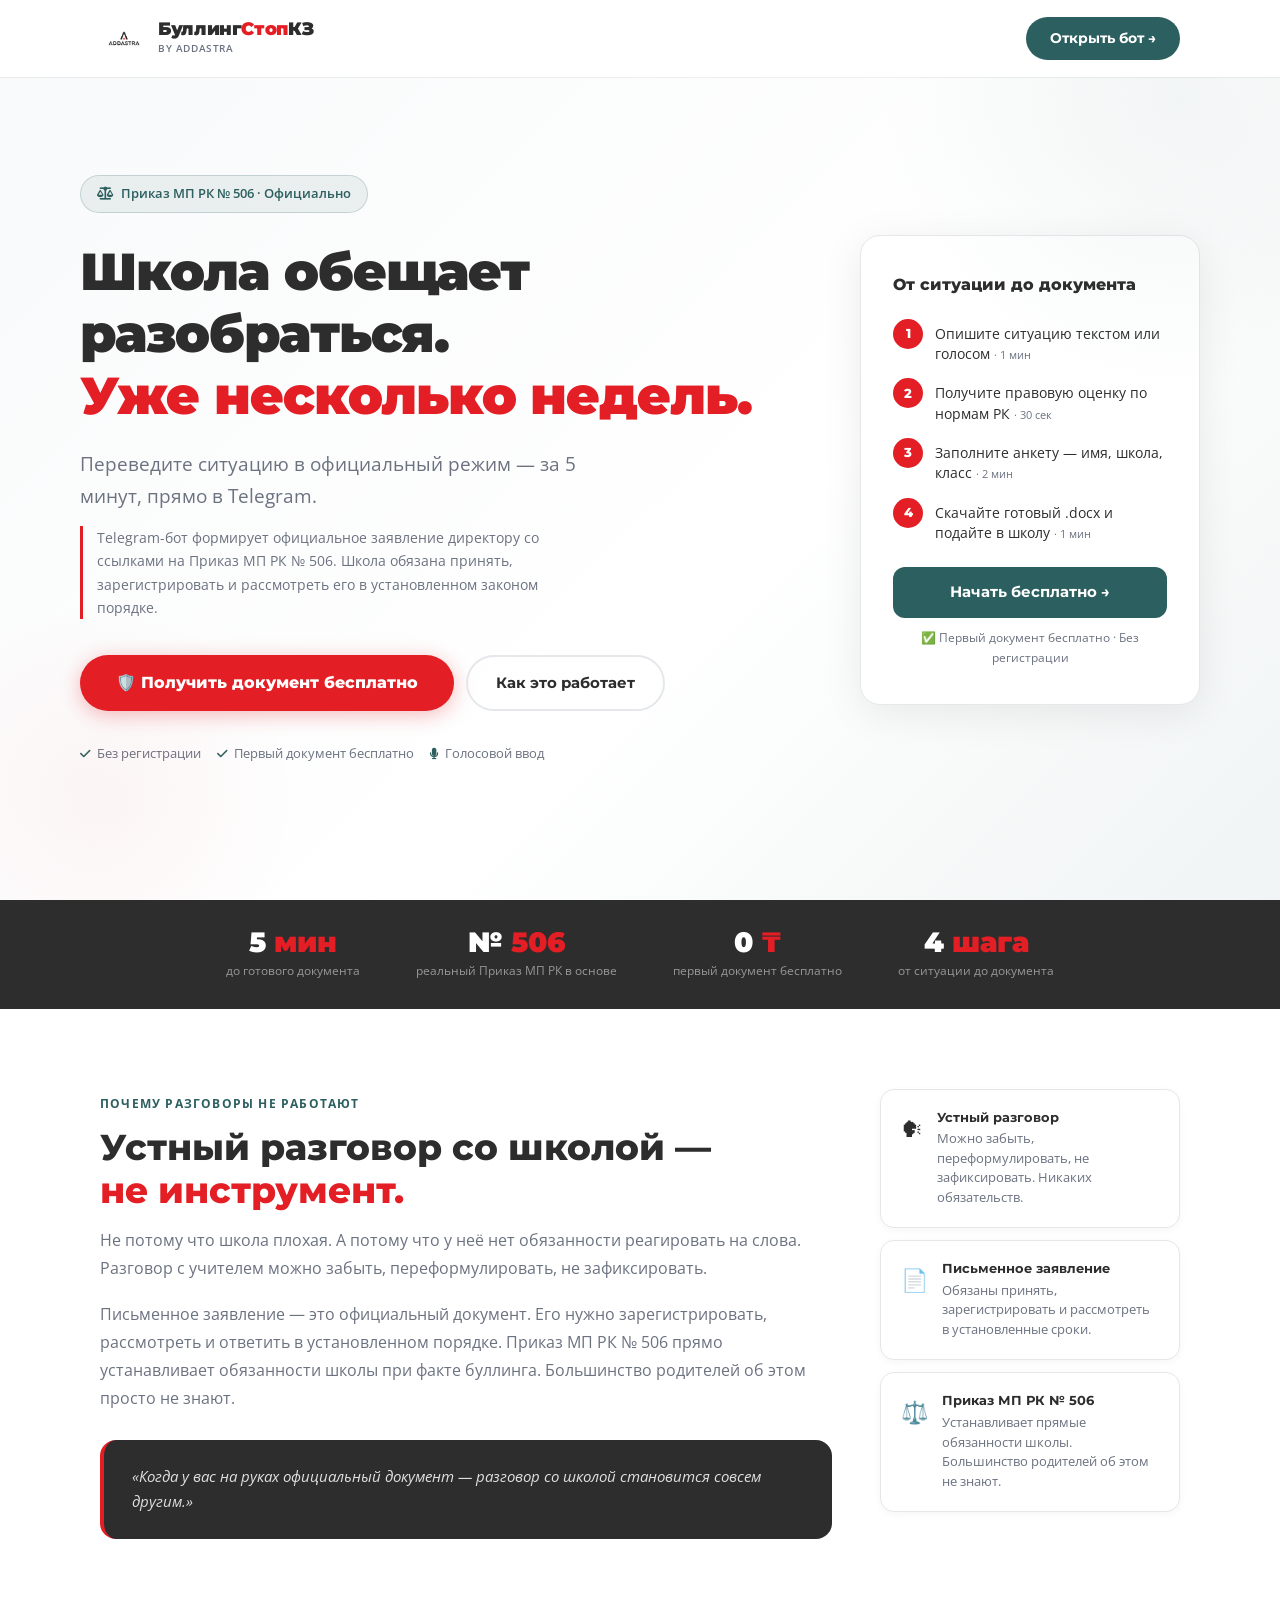
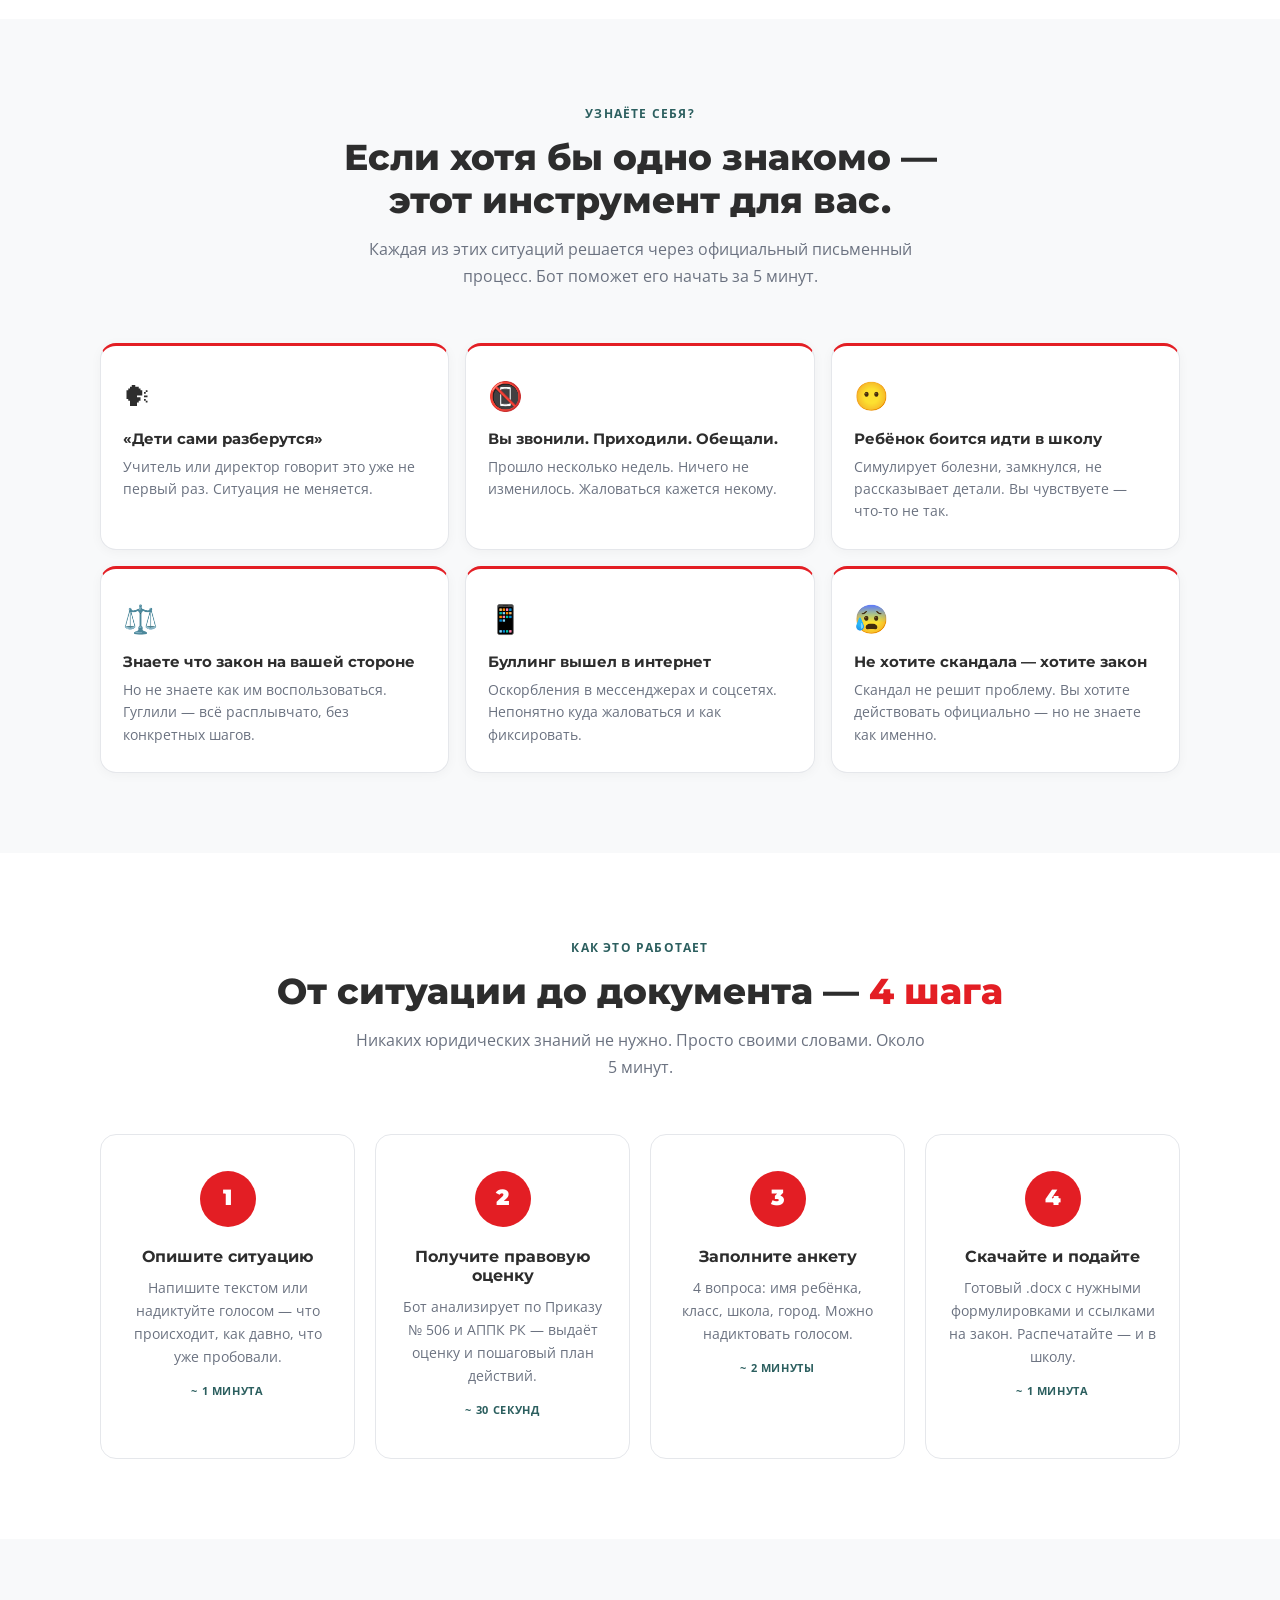
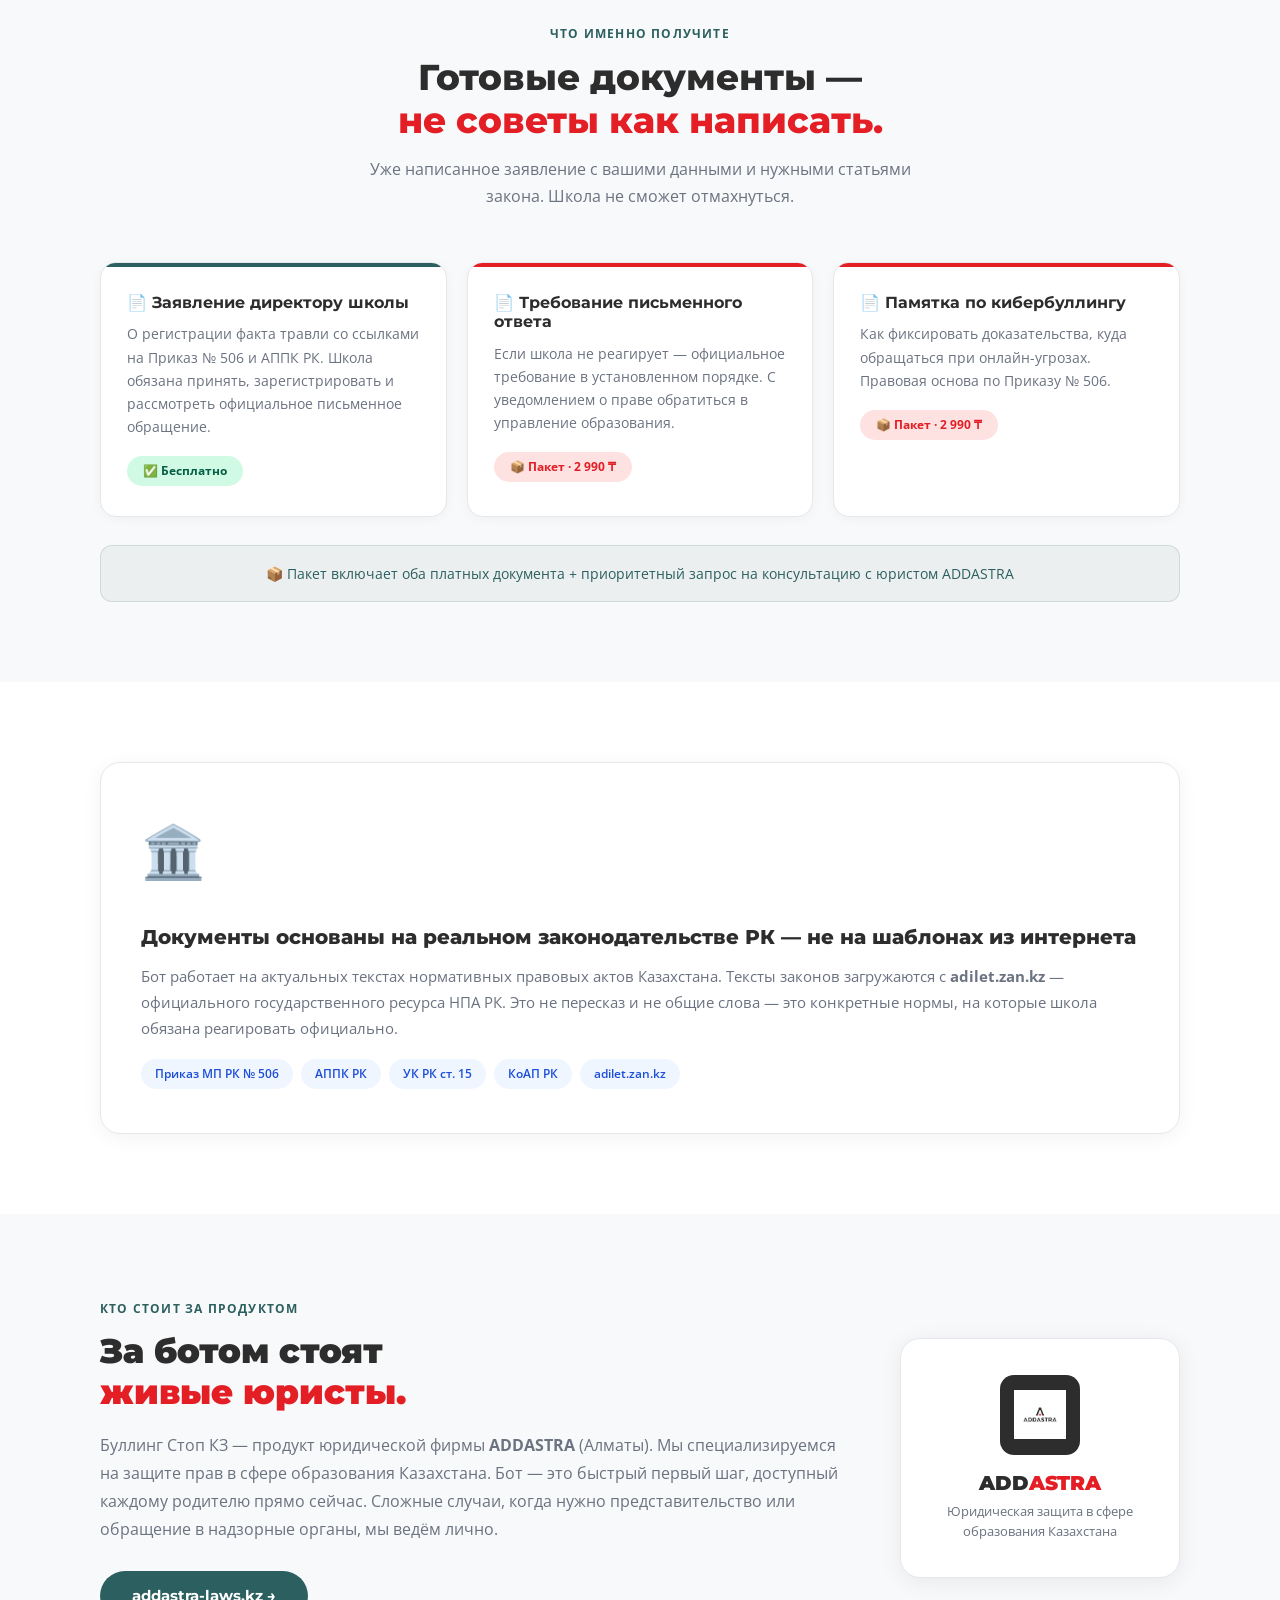
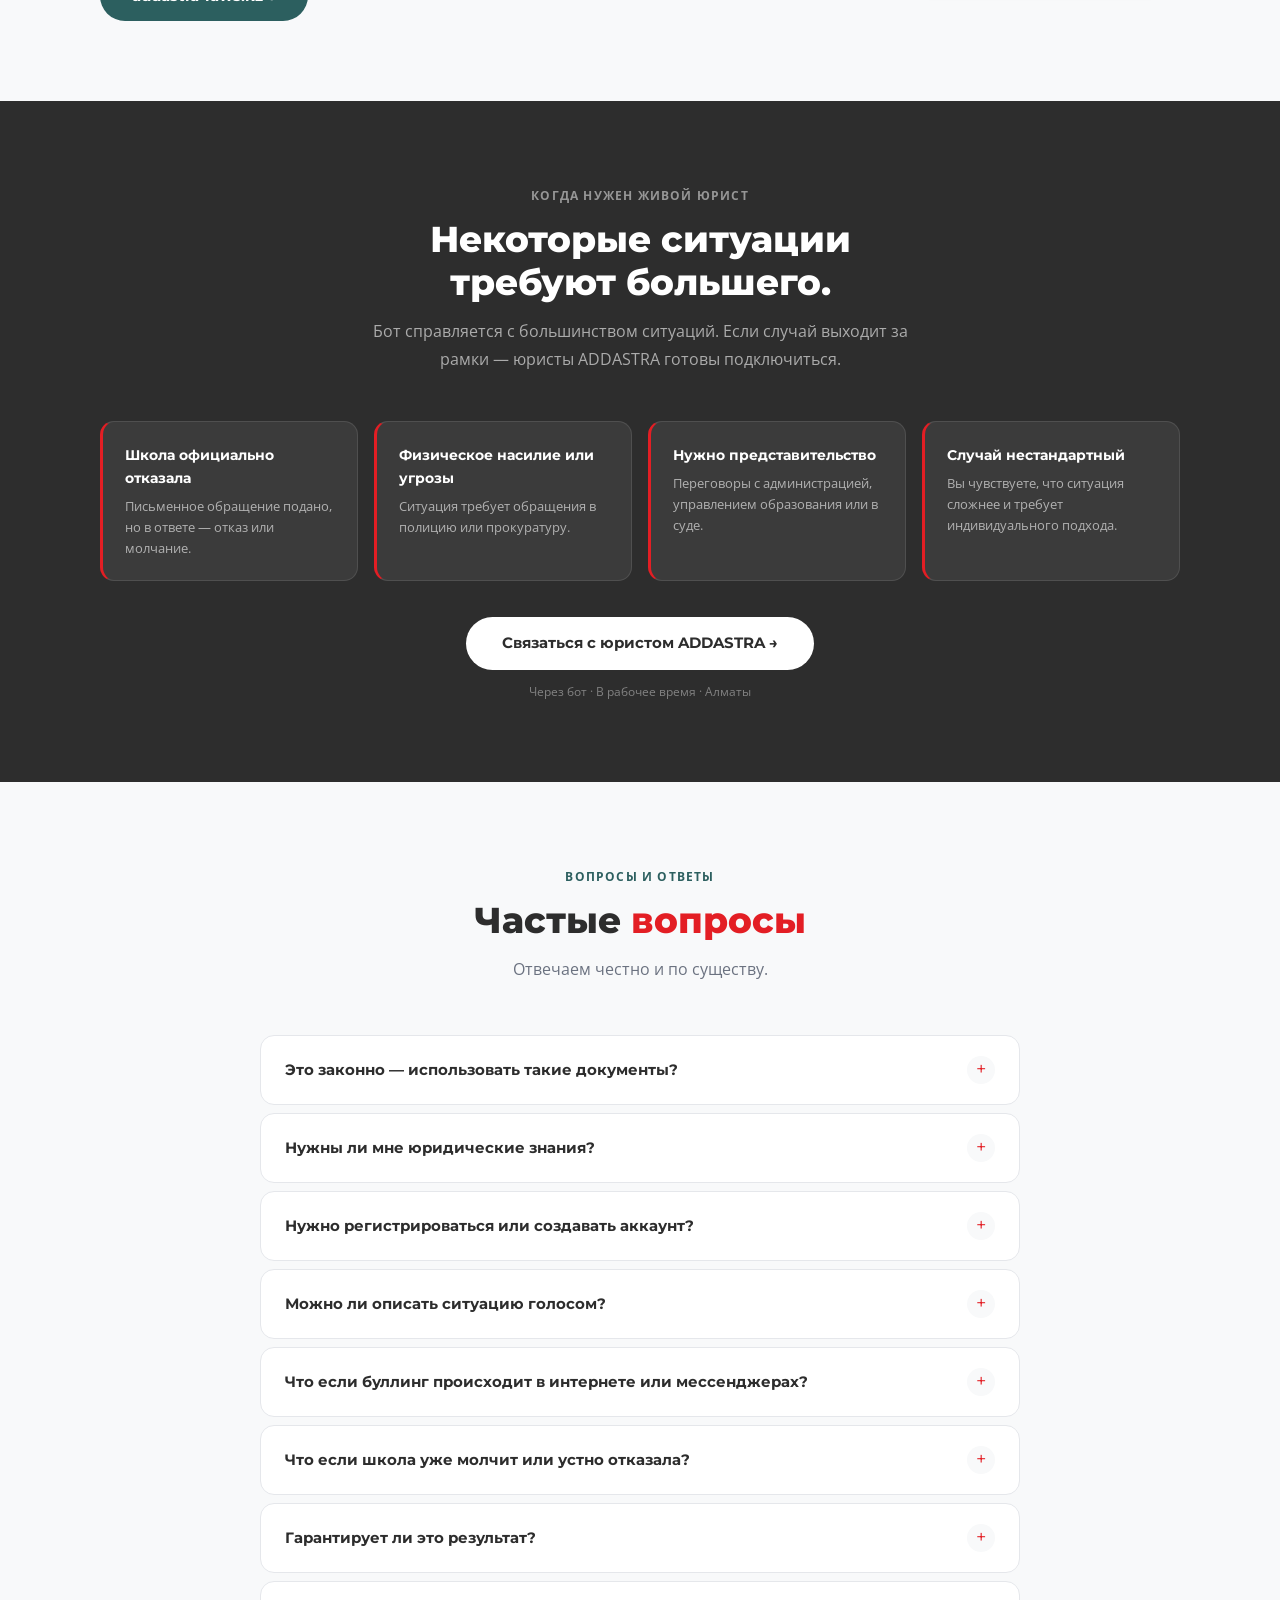
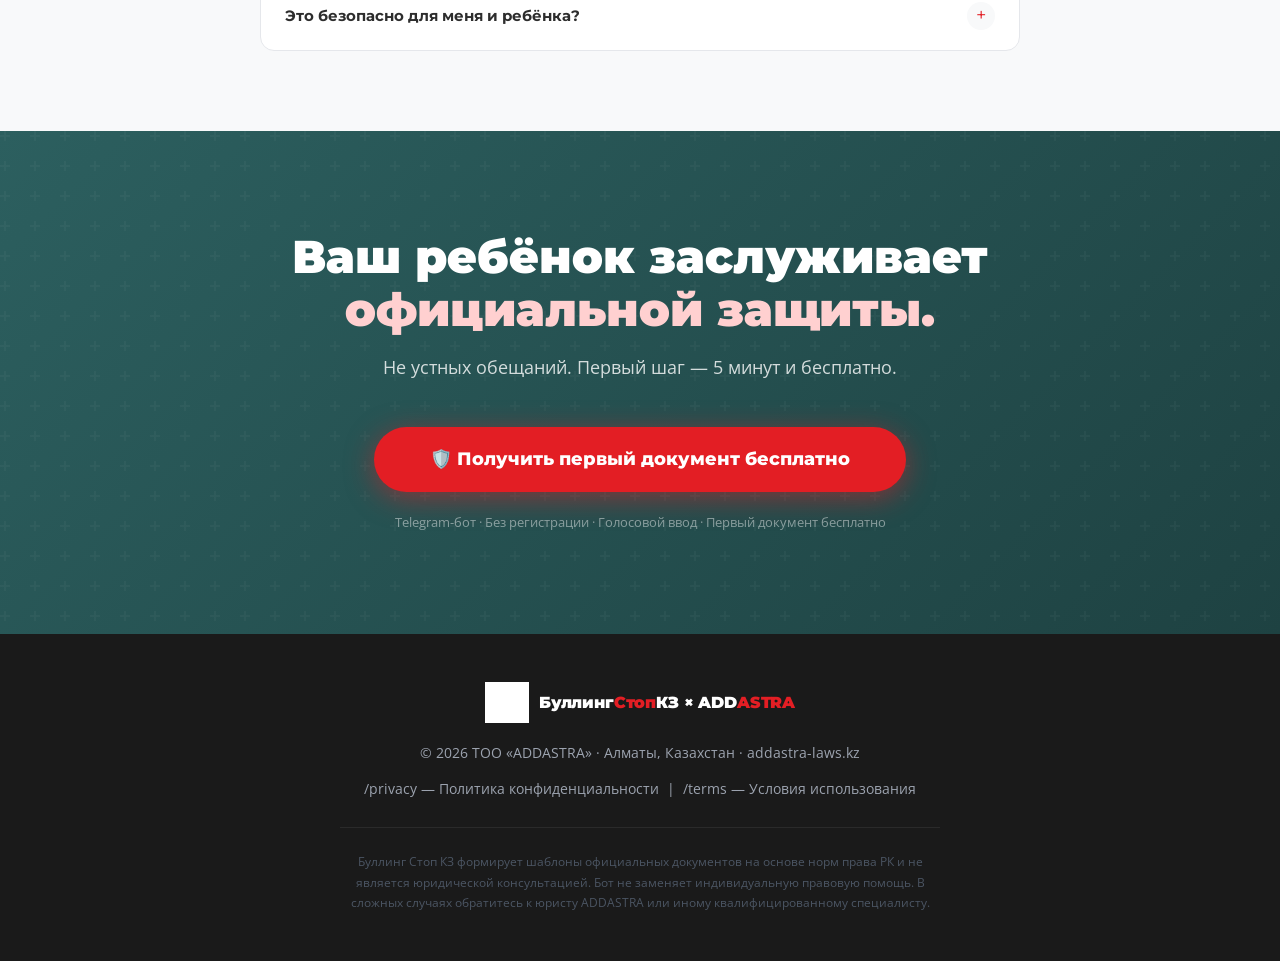
==== docs/index.html @ 0fa36638 "Fix logo: use dark ADDASTRA logo, remove dark nav container" ====
<!DOCTYPE html>
<html lang="ru">
<head>
  <meta charset="UTF-8" />
  <meta name="viewport" content="width=device-width, initial-scale=1.0" />
  <title>Буллинг Стоп КЗ — официальный документ для школы за 5 минут | ADDASTRA</title>
  <meta name="description" content="Школа игнорирует буллинг? Получите официальное заявление директору со ссылками на Приказ МП РК № 506 — за 5 минут, бесплатно, прямо в Telegram. Продукт юридической фирмы ADDASTRA." />
  <meta property="og:title" content="Буллинг Стоп КЗ — школа обязана ответить письменно" />
  <meta property="og:description" content="Официальный документ за 5 минут. Без регистрации. Прямо в Telegram. Продукт ADDASTRA." />
  <meta property="og:type" content="website" />
  <link rel="preconnect" href="https://fonts.googleapis.com" />
  <link rel="preconnect" href="https://fonts.gstatic.com" crossorigin />
  <link href="https://fonts.googleapis.com/css2?family=Montserrat:wght@400;500;600;700;800;900&family=Open+Sans:wght@400;500;600;700&display=swap" rel="stylesheet" />
  <link rel="stylesheet" href="https://cdnjs.cloudflare.com/ajax/libs/font-awesome/6.4.0/css/all.min.css" />
  <style>
    /* ── RESET & BASE ── */
    *, *::before, *::after { box-sizing: border-box; margin: 0; padding: 0; }

    :root {
      --red:      #E31E24;
      --red-dk:   #B91218;
      --teal:     #2C5F5F;
      --teal-dk:  #1E4242;
      --dark:     #2D2D2D;
      --light:    #F8F9FA;
      --white:    #FFFFFF;
      --muted:    #6B7280;
      --border:   #E5E7EB;
    }

    html { scroll-behavior: smooth; }

    body {
      font-family: 'Open Sans', sans-serif;
      font-size: 16px;
      color: var(--dark);
      background: var(--white);
      line-height: 1.65;
      overflow-x: hidden;
    }

    h1, h2, h3, h4 {
      font-family: 'Montserrat', sans-serif;
      line-height: 1.2;
    }

    .container {
      max-width: 1120px;
      margin: 0 auto;
      padding: 0 20px;
    }

    /* ── NAV ── */
    header {
      position: fixed; top: 0; left: 0; right: 0; z-index: 40;
      background: rgba(255,255,255,.92);
      backdrop-filter: blur(12px);
      -webkit-backdrop-filter: blur(12px);
      box-shadow: 0 1px 0 rgba(0,0,0,.06);
      transition: all .3s;
    }
    .nav-inner {
      display: flex; align-items: center; justify-content: space-between;
      padding: 16px 20px;
      max-width: 1120px; margin: 0 auto;
    }
    .logo {
      display: flex; align-items: center; gap: 10px;
      text-decoration: none;
    }
    .logo-icon {
      width: 48px; height: auto;
      display: flex; align-items: center;
      flex-shrink: 0;
    }
    .logo-icon img { width: 48px; height: auto; }
    .logo-name {
      font-family: 'Montserrat', sans-serif;
      font-weight: 900;
      font-size: 18px;
      color: var(--dark);
      letter-spacing: -.02em;
      line-height: 1;
    }
    .logo-name span { color: var(--red); }
    .logo-sub {
      display: block;
      font-family: 'Open Sans', sans-serif;
      font-size: 10px; font-weight: 600;
      color: var(--muted);
      letter-spacing: .06em;
      text-transform: uppercase;
      margin-top: 2px;
    }
    .nav-cta {
      background: var(--teal); color: #fff;
      padding: 10px 24px; border-radius: 50px;
      text-decoration: none;
      font-family: 'Montserrat', sans-serif;
      font-weight: 700; font-size: 14px;
      transition: background .2s, transform .15s;
      white-space: nowrap;
    }
    .nav-cta:hover { background: var(--teal-dk); transform: scale(1.02); }

    /* ── HERO ── */
    .hero {
      min-height: 100vh;
      background: linear-gradient(135deg, #f8f9fa 0%, #ffffff 60%, #f0f4f4 100%);
      display: flex; align-items: center;
      padding: 120px 20px 80px;
      position: relative; overflow: hidden;
    }
    .hero::before {
      content: '';
      position: absolute;
      top: -200px; right: -200px;
      width: 600px; height: 600px;
      border-radius: 50%;
      background: radial-gradient(circle, rgba(44,95,95,.06) 0%, transparent 70%);
      pointer-events: none;
    }
    .hero::after {
      content: '';
      position: absolute;
      bottom: -100px; left: -100px;
      width: 400px; height: 400px;
      border-radius: 50%;
      background: radial-gradient(circle, rgba(227,30,36,.04) 0%, transparent 70%);
      pointer-events: none;
    }
    .hero-inner {
      display: flex; gap: 60px; align-items: center; flex-wrap: wrap;
      max-width: 1120px; margin: 0 auto; width: 100%;
    }
    .hero-text { flex: 1; min-width: 300px; }
    .hero-badge {
      display: inline-flex; align-items: center; gap: 8px;
      background: rgba(44,95,95,.08);
      color: var(--teal);
      border: 1px solid rgba(44,95,95,.2);
      border-radius: 50px;
      padding: 7px 16px;
      font-size: 13px; font-weight: 600;
      margin-bottom: 28px;
    }
    .hero h1 {
      font-size: clamp(30px, 4.5vw, 52px);
      font-weight: 900;
      color: var(--dark);
      margin-bottom: 20px;
      letter-spacing: -.02em;
    }
    .hero h1 em {
      font-style: normal;
      color: var(--red);
    }
    .hero-sub {
      font-size: clamp(16px, 2vw, 19px);
      color: var(--muted);
      margin-bottom: 14px;
      max-width: 520px;
      line-height: 1.7;
    }
    .hero-proof {
      font-size: 14px;
      color: var(--muted);
      margin-bottom: 36px;
      max-width: 500px;
      line-height: 1.65;
      padding-left: 14px;
      border-left: 3px solid var(--red);
    }
    .hero-btns { display: flex; gap: 12px; flex-wrap: wrap; align-items: center; margin-bottom: 32px; }
    .btn-primary {
      display: inline-block;
      background: var(--red); color: #fff;
      padding: 15px 36px; border-radius: 50px;
      font-family: 'Montserrat', sans-serif;
      font-weight: 800; font-size: 16px;
      text-decoration: none;
      transition: background .2s, transform .15s, box-shadow .2s;
      box-shadow: 0 4px 20px rgba(227,30,36,.3);
      animation: pulse-red 2.5s infinite;
    }
    .btn-primary:hover { background: var(--red-dk); transform: translateY(-2px); box-shadow: 0 8px 28px rgba(227,30,36,.45); }
    @keyframes pulse-red {
      0%   { box-shadow: 0 0 0 0 rgba(227,30,36,.5), 0 4px 20px rgba(227,30,36,.3); }
      70%  { box-shadow: 0 0 0 10px rgba(227,30,36,.0), 0 4px 20px rgba(227,30,36,.3); }
      100% { box-shadow: 0 0 0 0 rgba(227,30,36,.0), 0 4px 20px rgba(227,30,36,.3); }
    }
    .btn-secondary {
      display: inline-block;
      background: transparent; color: var(--dark);
      padding: 14px 28px; border-radius: 50px;
      font-family: 'Montserrat', sans-serif;
      font-weight: 700; font-size: 15px;
      text-decoration: none;
      border: 2px solid var(--border);
      transition: border-color .2s, color .2s;
    }
    .btn-secondary:hover { border-color: var(--teal); color: var(--teal); }
    .hero-microcopy {
      font-size: 13px; color: var(--muted);
      display: flex; gap: 16px; flex-wrap: wrap;
    }
    .hero-microcopy span { display: flex; align-items: center; gap: 6px; }
    .hero-microcopy i { color: var(--teal); font-size: 12px; }

    /* hero card */
    .hero-card {
      flex: 0 0 340px;
      background: var(--white);
      border-radius: 20px;
      padding: 36px 32px;
      box-shadow: 0 8px 40px rgba(0,0,0,.08);
      border: 1px solid var(--border);
    }
    .hero-card-title {
      font-family: 'Montserrat', sans-serif;
      font-weight: 800; font-size: 16px;
      color: var(--dark); margin-bottom: 20px;
    }
    .hero-steps { display: flex; flex-direction: column; gap: 14px; }
    .hero-step { display: flex; gap: 12px; align-items: flex-start; }
    .hero-step-num {
      width: 30px; height: 30px; border-radius: 50%;
      background: var(--red); color: #fff;
      font-family: 'Montserrat', sans-serif;
      font-weight: 800; font-size: 13px;
      display: flex; align-items: center; justify-content: center;
      flex-shrink: 0;
    }
    .hero-step-text { font-size: 14px; color: var(--dark); padding-top: 5px; line-height: 1.45; }
    .hero-step-time { font-size: 11px; color: var(--muted); }
    .hero-card-cta {
      margin-top: 24px;
      display: block; text-align: center;
      background: var(--teal); color: #fff;
      padding: 13px; border-radius: 12px;
      font-family: 'Montserrat', sans-serif;
      font-weight: 700; font-size: 15px;
      text-decoration: none;
      transition: background .2s;
    }
    .hero-card-cta:hover { background: var(--teal-dk); }
    .hero-card-free { text-align: center; margin-top: 10px; font-size: 12px; color: var(--muted); }

    /* ── STATS ── */
    .stats { background: var(--dark); padding: 28px 20px; }
    .stats-inner {
      max-width: 900px; margin: 0 auto;
      display: flex; justify-content: center; gap: 56px; flex-wrap: wrap;
    }
    .stat { text-align: center; }
    .stat-num {
      font-family: 'Montserrat', sans-serif;
      font-weight: 900; font-size: 28px;
      color: var(--white); line-height: 1;
    }
    .stat-num span { color: var(--red); }
    .stat-label { font-size: 12px; color: rgba(255,255,255,.5); margin-top: 5px; }

    /* ── SECTIONS ── */
    .section { padding: 80px 20px; }
    .section-label {
      display: inline-block;
      font-size: 12px; font-weight: 700;
      color: var(--teal);
      letter-spacing: .1em; text-transform: uppercase;
      margin-bottom: 12px;
    }
    .section-title {
      font-size: clamp(24px, 3vw, 36px);
      font-weight: 800;
      color: var(--dark);
      margin-bottom: 14px;
    }
    .section-title em { font-style: normal; color: var(--red); }
    .section-sub {
      font-size: 16px; color: var(--muted);
      max-width: 580px; line-height: 1.7;
      margin-bottom: 52px;
    }
    .text-center { text-align: center; }
    .mx-auto { margin-left: auto; margin-right: auto; }
    .bg-light { background: var(--light); }
    .bg-dark { background: var(--dark); color: #fff; }
    .bg-teal { background: var(--teal); color: #fff; }

    /* ── WHY BLOCK ── */
    .why-cols { display: flex; gap: 48px; align-items: flex-start; flex-wrap: wrap; }
    .why-left { flex: 1; min-width: 280px; }
    .why-left p { color: var(--muted); font-size: 16px; line-height: 1.75; margin-bottom: 18px; }
    .why-quote {
      background: var(--dark); color: rgba(255,255,255,.85);
      border-radius: 16px; padding: 24px 28px;
      font-style: italic; font-size: 15px; line-height: 1.7;
      margin-top: 28px;
      border-left: 4px solid var(--red);
    }
    .why-right { flex: 0 0 300px; display: flex; flex-direction: column; gap: 12px; }
    .why-card {
      background: var(--white); border: 1px solid var(--border);
      border-radius: 14px; padding: 20px;
      display: flex; gap: 14px; align-items: flex-start;
      box-shadow: 0 2px 8px rgba(0,0,0,.04);
    }
    .why-card-icon { font-size: 22px; flex-shrink: 0; }
    .why-card h4 {
      font-family: 'Montserrat', sans-serif;
      font-weight: 700; font-size: 13px;
      color: var(--dark); margin-bottom: 4px;
    }
    .why-card p { font-size: 13px; color: var(--muted); line-height: 1.5; margin: 0; }

    /* ── PAIN GRID ── */
    .pain-grid { display: grid; grid-template-columns: repeat(auto-fit, minmax(260px, 1fr)); gap: 16px; }
    .pain-card {
      background: var(--white); border-radius: 16px;
      padding: 26px 22px;
      border: 1px solid var(--border);
      border-top: 3px solid var(--red);
      box-shadow: 0 2px 12px rgba(0,0,0,.04);
      transition: box-shadow .2s, transform .2s;
    }
    .pain-card:hover { box-shadow: 0 8px 28px rgba(0,0,0,.08); transform: translateY(-2px); }
    .pain-icon { font-size: 28px; margin-bottom: 12px; }
    .pain-card h3 {
      font-family: 'Montserrat', sans-serif;
      font-weight: 700; font-size: 15px;
      color: var(--dark); margin-bottom: 8px;
    }
    .pain-card p { font-size: 14px; color: var(--muted); line-height: 1.6; }

    /* ── STEPS ── */
    .steps-grid { display: grid; grid-template-columns: repeat(auto-fit, minmax(220px, 1fr)); gap: 20px; }
    .step-card {
      text-align: center; padding: 36px 20px;
      background: var(--white); border-radius: 16px;
      border: 1px solid var(--border);
      transition: box-shadow .2s;
    }
    .step-card:hover { box-shadow: 0 8px 28px rgba(0,0,0,.08); }
    .step-num {
      width: 56px; height: 56px; border-radius: 50%;
      background: var(--red); color: #fff;
      font-family: 'Montserrat', sans-serif;
      font-weight: 900; font-size: 22px;
      display: flex; align-items: center; justify-content: center;
      margin: 0 auto 20px;
    }
    .step-card h3 {
      font-family: 'Montserrat', sans-serif;
      font-weight: 700; font-size: 16px;
      color: var(--dark); margin-bottom: 10px;
    }
    .step-card p { font-size: 14px; color: var(--muted); line-height: 1.65; }
    .step-time {
      display: inline-block; margin-top: 14px;
      font-size: 11px; font-weight: 700;
      color: var(--teal); letter-spacing: .06em;
      text-transform: uppercase;
    }

    /* ── DOCS ── */
    .docs-grid { display: grid; grid-template-columns: repeat(auto-fit, minmax(280px, 1fr)); gap: 20px; }
    .doc-card {
      background: var(--white); border-radius: 16px;
      padding: 30px 26px;
      border: 1px solid var(--border);
      box-shadow: 0 2px 12px rgba(0,0,0,.04);
      position: relative; overflow: hidden;
      transition: box-shadow .2s;
    }
    .doc-card:hover { box-shadow: 0 8px 32px rgba(0,0,0,.1); }
    .doc-card::after {
      content: '';
      position: absolute; top: 0; left: 0; right: 0;
      height: 4px;
    }
    .doc-card.free-card::after { background: var(--teal); }
    .doc-card.paid-card::after { background: var(--red); }
    .doc-card h3 {
      font-family: 'Montserrat', sans-serif;
      font-weight: 700; font-size: 16px;
      color: var(--dark); margin-bottom: 10px;
    }
    .doc-card p { font-size: 14px; color: var(--muted); line-height: 1.65; margin-bottom: 18px; }
    .badge {
      display: inline-block;
      font-size: 12px; font-weight: 700;
      padding: 5px 16px; border-radius: 50px;
    }
    .badge-free { background: #D1FAE5; color: #065F46; }
    .badge-paid { background: #FEE2E2; color: var(--red); }
    .docs-note {
      margin-top: 28px;
      background: rgba(44,95,95,.06);
      border: 1px solid rgba(44,95,95,.15);
      border-radius: 12px;
      padding: 16px 22px;
      font-size: 14px; color: var(--teal);
      text-align: center;
    }

    /* ── GLASS CARD ── */
    .glass-card {
      background: rgba(255,255,255,.95);
      backdrop-filter: blur(10px);
      border: 1px solid rgba(255,255,255,.4);
      box-shadow: 0 8px 32px rgba(31,38,135,.07);
      border-radius: 20px;
    }

    /* ── LAW BLOCK ── */
    .law-block {
      background: var(--white); border: 1px solid var(--border);
      border-radius: 20px; padding: 44px 40px;
      display: flex; gap: 32px; align-items: flex-start; flex-wrap: wrap;
      box-shadow: 0 4px 20px rgba(0,0,0,.05);
    }
    .law-icon { font-size: 52px; flex-shrink: 0; }
    .law-content h3 {
      font-family: 'Montserrat', sans-serif;
      font-weight: 800; font-size: 20px;
      color: var(--dark); margin-bottom: 14px;
    }
    .law-content p { color: var(--muted); font-size: 15px; line-height: 1.75; }
    .law-tags { display: flex; flex-wrap: wrap; gap: 8px; margin-top: 18px; }
    .law-tag {
      background: #EFF6FF; color: #1D4ED8;
      font-size: 12px; font-weight: 600;
      padding: 5px 14px; border-radius: 50px;
    }

    /* ── ADDASTRA ── */
    .addastra-cols { display: flex; gap: 56px; align-items: center; flex-wrap: wrap; }
    .addastra-text { flex: 1; min-width: 280px; }
    .addastra-text h2 {
      font-size: clamp(24px, 3vw, 34px);
      font-weight: 900; color: var(--dark);
      margin-bottom: 18px;
    }
    .addastra-text p { color: var(--muted); font-size: 16px; line-height: 1.75; margin-bottom: 28px; }
    .btn-teal {
      display: inline-block;
      background: var(--teal); color: #fff;
      padding: 13px 32px; border-radius: 50px;
      font-family: 'Montserrat', sans-serif;
      font-weight: 700; font-size: 15px;
      text-decoration: none;
      transition: background .2s, transform .15s;
    }
    .btn-teal:hover { background: var(--teal-dk); transform: scale(1.02); }
    .addastra-card {
      flex: 0 0 280px;
      background: var(--white); border: 1px solid var(--border);
      border-radius: 20px; padding: 36px 28px;
      text-align: center;
      box-shadow: 0 4px 24px rgba(0,0,0,.07);
    }
    .addastra-card-logo {
      background: var(--dark);
      border-radius: 14px;
      width: 80px; height: 80px;
      display: flex; align-items: center; justify-content: center;
      margin: 0 auto 16px;
    }
    .addastra-card-logo img { width: 52px; height: auto; }
    .addastra-card h3 {
      font-family: 'Montserrat', sans-serif;
      font-weight: 900; font-size: 20px;
      color: var(--dark); margin-bottom: 6px;
      letter-spacing: -.01em;
    }
    .addastra-card h3 span { color: var(--red); }
    .addastra-card p { font-size: 13px; color: var(--muted); line-height: 1.55; }

    /* ── LAWYER BLOCK ── */
    .lawyer-grid { display: grid; grid-template-columns: repeat(auto-fit, minmax(230px, 1fr)); gap: 16px; margin-bottom: 36px; }
    .lawyer-item {
      background: rgba(255,255,255,.07);
      border: 1px solid rgba(255,255,255,.1);
      border-radius: 14px; padding: 22px;
      border-left: 3px solid var(--red);
    }
    .lawyer-item strong {
      display: block;
      font-family: 'Montserrat', sans-serif;
      font-weight: 700; font-size: 14px;
      color: #fff; margin-bottom: 6px;
    }
    .lawyer-item p { font-size: 13px; color: rgba(255,255,255,.6); line-height: 1.6; }
    .lawyer-cta { text-align: center; }
    .btn-white {
      display: inline-block;
      background: #fff; color: var(--dark);
      padding: 14px 36px; border-radius: 50px;
      font-family: 'Montserrat', sans-serif;
      font-weight: 700; font-size: 15px;
      text-decoration: none;
      transition: background .2s, transform .15s;
    }
    .btn-white:hover { background: #f0f0f0; transform: scale(1.02); }
    .lawyer-note { margin-top: 12px; font-size: 12px; color: rgba(255,255,255,.4); }

    /* ── FAQ ── */
    .faq { max-width: 760px; margin: 0 auto; display: flex; flex-direction: column; gap: 8px; }
    details {
      background: var(--white);
      border: 1px solid var(--border);
      border-radius: 14px;
      overflow: hidden;
      transition: box-shadow .2s;
    }
    details[open] { box-shadow: 0 4px 20px rgba(0,0,0,.07); }
    summary {
      padding: 20px 24px;
      cursor: pointer;
      font-family: 'Montserrat', sans-serif;
      font-weight: 700; font-size: 15px;
      color: var(--dark);
      list-style: none;
      display: flex; justify-content: space-between; align-items: center; gap: 16px;
      user-select: none;
    }
    summary::-webkit-details-marker { display: none; }
    .faq-icon {
      width: 28px; height: 28px; border-radius: 50%;
      background: var(--light);
      display: flex; align-items: center; justify-content: center;
      flex-shrink: 0;
      font-size: 18px; color: var(--red); font-weight: 400;
      transition: background .2s;
    }
    details[open] .faq-icon { background: var(--red); color: #fff; }
    .faq-icon::after { content: '+'; }
    details[open] .faq-icon::after { content: '−'; }
    .faq-body {
      padding: 0 24px 22px;
      font-size: 15px; color: var(--muted);
      line-height: 1.75;
      border-top: 1px solid var(--border);
      margin-top: -4px;
      padding-top: 18px;
    }

    /* ── CTA CLOSING ── */
    .cta-section {
      background: linear-gradient(135deg, var(--teal) 0%, var(--teal-dk) 100%);
      color: #fff; text-align: center;
      padding: 100px 20px;
      position: relative; overflow: hidden;
    }
    .cta-section::before {
      content: '';
      position: absolute; inset: 0;
      background: url("data:image/svg+xml,%3Csvg width='60' height='60' viewBox='0 0 60 60' xmlns='http://www.w3.org/2000/svg'%3E%3Cg fill='none' fill-rule='evenodd'%3E%3Cg fill='%23ffffff' fill-opacity='0.03'%3E%3Cpath d='M36 34v-4h-2v4h-4v2h4v4h2v-4h4v-2h-4zm0-30V0h-2v4h-4v2h4v4h2V6h4V4h-4zM6 34v-4H4v4H0v2h4v4h2v-4h4v-2H6zM6 4V0H4v4H0v2h4v4h2V6h4V4H6z'/%3E%3C/g%3E%3C/g%3E%3C/svg%3E") repeat;
      pointer-events: none;
    }
    .cta-section h2 {
      font-size: clamp(28px, 4.5vw, 46px);
      font-weight: 900; margin-bottom: 16px;
      line-height: 1.15; position: relative;
    }
    .cta-section h2 em { font-style: normal; color: #FFD0D0; }
    .cta-section .cta-sub {
      font-size: 18px; opacity: .8;
      margin-bottom: 44px; position: relative;
    }
    .btn-cta {
      display: inline-block;
      background: var(--red); color: #fff;
      padding: 18px 56px; border-radius: 50px;
      font-family: 'Montserrat', sans-serif;
      font-weight: 800; font-size: 18px;
      text-decoration: none;
      transition: background .2s, transform .15s, box-shadow .2s;
      box-shadow: 0 6px 28px rgba(227,30,36,.5);
      position: relative;
      animation: pulse-red 2.5s infinite;
    }
    .btn-cta:hover { background: var(--red-dk); transform: translateY(-3px); }
    .cta-note { margin-top: 20px; font-size: 13px; opacity: .45; position: relative; }

    /* ── FOOTER ── */
    footer {
      background: #1a1a1a; color: #9CA3AF;
      text-align: center; padding: 48px 20px;
      font-size: 14px; line-height: 2;
    }
    .footer-logo {
      display: flex; align-items: center; justify-content: center; gap: 10px;
      margin-bottom: 16px;
    }
    .footer-logo-icon {
      width: 44px; height: auto;
      display: flex; align-items: center;
    }
    .footer-logo-icon img { width: 44px; height: auto; filter: brightness(10); }
    .footer-logo-name {
      font-family: 'Montserrat', sans-serif;
      font-weight: 900; font-size: 16px;
      color: #fff; letter-spacing: -.01em;
    }
    .footer-logo-name span { color: var(--red); }
    footer a { color: #9CA3AF; text-decoration: none; transition: color .2s; }
    footer a:hover { color: #fff; }
    .footer-links { margin: 8px 0; }
    .disclaimer {
      margin-top: 24px; padding-top: 24px;
      border-top: 1px solid #2a2a2a;
      font-size: 12px; color: #4B5563;
      max-width: 600px; margin-left: auto; margin-right: auto;
      line-height: 1.7;
    }

    /* ── STICKY MOBILE CTA ── */
    .sticky-mobile {
      display: none;
      position: fixed; bottom: 0; left: 0; right: 0; z-index: 99;
      padding: 12px 16px;
      background: rgba(255,255,255,.97);
      border-top: 1px solid var(--border);
      box-shadow: 0 -4px 20px rgba(0,0,0,.1);
    }
    .sticky-mobile a {
      display: block; text-align: center;
      background: var(--red); color: #fff;
      padding: 14px; border-radius: 50px;
      font-family: 'Montserrat', sans-serif;
      font-weight: 800; font-size: 15px;
      text-decoration: none;
    }
    @media (max-width: 640px) {
      .sticky-mobile { display: block; }
      body { padding-bottom: 76px; }
      .hero-card { display: none; }
      .why-right, .addastra-card { display: none; }
    }
  </style>
</head>
<body>

<!-- HEADER -->
<header>
  <div class="nav-inner">
    <a class="logo" href="#">
      <div class="logo-icon">
        <img src="addastra-logo.png" alt="ADDASTRA" />
      </div>
      <div>
        <div class="logo-name">Буллинг<span>Стоп</span>КЗ</div>
        <span class="logo-sub">by ADDASTRA</span>
      </div>
    </a>
    <a class="nav-cta" href="https://t.me/bulling_help_kz_bot">Открыть бот →</a>
  </div>
</header>

<!-- STICKY MOBILE CTA -->
<div class="sticky-mobile">
  <a href="https://t.me/bulling_help_kz_bot">🛡️ Получить документ бесплатно →</a>
</div>

<!-- HERO -->
<section class="hero">
  <div class="hero-inner">
    <div class="hero-text">
      <div class="hero-badge">
        <i class="fas fa-scale-balanced"></i> Приказ МП РК № 506 · Официально
      </div>
      <h1>Школа обещает<br>разобраться.<br><em>Уже несколько недель.</em></h1>
      <p class="hero-sub">Переведите ситуацию в официальный режим — за 5 минут, прямо в Telegram.</p>
      <p class="hero-proof">Telegram-бот формирует официальное заявление директору со ссылками на Приказ МП РК № 506. Школа обязана принять, зарегистрировать и рассмотреть его в установленном законом порядке.</p>
      <div class="hero-btns">
        <a class="btn-primary" href="https://t.me/bulling_help_kz_bot">🛡️ Получить документ бесплатно</a>
        <a class="btn-secondary" href="#how">Как это работает</a>
      </div>
      <div class="hero-microcopy">
        <span><i class="fas fa-check"></i> Без регистрации</span>
        <span><i class="fas fa-check"></i> Первый документ бесплатно</span>
        <span><i class="fas fa-microphone"></i> Голосовой ввод</span>
      </div>
    </div>
    <div class="hero-card">
      <div class="hero-card-title">От ситуации до документа</div>
      <div class="hero-steps">
        <div class="hero-step">
          <div class="hero-step-num">1</div>
          <div class="hero-step-text">Опишите ситуацию текстом или голосом <span class="hero-step-time">· 1 мин</span></div>
        </div>
        <div class="hero-step">
          <div class="hero-step-num">2</div>
          <div class="hero-step-text">Получите правовую оценку по нормам РК <span class="hero-step-time">· 30 сек</span></div>
        </div>
        <div class="hero-step">
          <div class="hero-step-num">3</div>
          <div class="hero-step-text">Заполните анкету — имя, школа, класс <span class="hero-step-time">· 2 мин</span></div>
        </div>
        <div class="hero-step">
          <div class="hero-step-num">4</div>
          <div class="hero-step-text">Скачайте готовый .docx и подайте в школу <span class="hero-step-time">· 1 мин</span></div>
        </div>
      </div>
      <a class="hero-card-cta" href="https://t.me/bulling_help_kz_bot">Начать бесплатно →</a>
      <p class="hero-card-free">✅ Первый документ бесплатно · Без регистрации</p>
    </div>
  </div>
</section>

<!-- STATS -->
<div class="stats">
  <div class="stats-inner">
    <div class="stat">
      <div class="stat-num">5 <span>мин</span></div>
      <div class="stat-label">до готового документа</div>
    </div>
    <div class="stat">
      <div class="stat-num">№ <span>506</span></div>
      <div class="stat-label">реальный Приказ МП РК в основе</div>
    </div>
    <div class="stat">
      <div class="stat-num">0 <span>₸</span></div>
      <div class="stat-label">первый документ бесплатно</div>
    </div>
    <div class="stat">
      <div class="stat-num">4 <span>шага</span></div>
      <div class="stat-label">от ситуации до документа</div>
    </div>
  </div>
</div>

<!-- WHY -->
<section class="section">
  <div class="container">
    <div class="why-cols">
      <div class="why-left">
        <div class="section-label">Почему разговоры не работают</div>
        <h2 class="section-title">Устный разговор со школой —<br><em>не инструмент.</em></h2>
        <p>Не потому что школа плохая. А потому что у неё нет обязанности реагировать на слова. Разговор с учителем можно забыть, переформулировать, не зафиксировать.</p>
        <p>Письменное заявление — это официальный документ. Его нужно зарегистрировать, рассмотреть и ответить в установленном порядке. Приказ МП РК № 506 прямо устанавливает обязанности школы при факте буллинга. Большинство родителей об этом просто не знают.</p>
        <div class="why-quote">«Когда у вас на руках официальный документ — разговор со школой становится совсем другим.»</div>
      </div>
      <div class="why-right">
        <div class="why-card">
          <div class="why-card-icon">🗣</div>
          <div>
            <h4>Устный разговор</h4>
            <p>Можно забыть, переформулировать, не зафиксировать. Никаких обязательств.</p>
          </div>
        </div>
        <div class="why-card">
          <div class="why-card-icon">📄</div>
          <div>
            <h4>Письменное заявление</h4>
            <p>Обязаны принять, зарегистрировать и рассмотреть в установленные сроки.</p>
          </div>
        </div>
        <div class="why-card">
          <div class="why-card-icon">⚖️</div>
          <div>
            <h4>Приказ МП РК № 506</h4>
            <p>Устанавливает прямые обязанности школы. Большинство родителей об этом не знают.</p>
          </div>
        </div>
      </div>
    </div>
  </div>
</section>

<!-- PAIN -->
<section class="section bg-light">
  <div class="container">
    <div class="text-center">
      <div class="section-label">Узнаёте себя?</div>
      <h2 class="section-title">Если хотя бы одно знакомо —<br>этот инструмент для вас.</h2>
      <p class="section-sub mx-auto">Каждая из этих ситуаций решается через официальный письменный процесс. Бот поможет его начать за 5 минут.</p>
    </div>
    <div class="pain-grid">
      <div class="pain-card">
        <div class="pain-icon">🗣</div>
        <h3>«Дети сами разберутся»</h3>
        <p>Учитель или директор говорит это уже не первый раз. Ситуация не меняется.</p>
      </div>
      <div class="pain-card">
        <div class="pain-icon">📵</div>
        <h3>Вы звонили. Приходили. Обещали.</h3>
        <p>Прошло несколько недель. Ничего не изменилось. Жаловаться кажется некому.</p>
      </div>
      <div class="pain-card">
        <div class="pain-icon">😶</div>
        <h3>Ребёнок боится идти в школу</h3>
        <p>Симулирует болезни, замкнулся, не рассказывает детали. Вы чувствуете — что-то не так.</p>
      </div>
      <div class="pain-card">
        <div class="pain-icon">⚖️</div>
        <h3>Знаете что закон на вашей стороне</h3>
        <p>Но не знаете как им воспользоваться. Гуглили — всё расплывчато, без конкретных шагов.</p>
      </div>
      <div class="pain-card">
        <div class="pain-icon">📱</div>
        <h3>Буллинг вышел в интернет</h3>
        <p>Оскорбления в мессенджерах и соцсетях. Непонятно куда жаловаться и как фиксировать.</p>
      </div>
      <div class="pain-card">
        <div class="pain-icon">😰</div>
        <h3>Не хотите скандала — хотите закон</h3>
        <p>Скандал не решит проблему. Вы хотите действовать официально — но не знаете как именно.</p>
      </div>
    </div>
  </div>
</section>

<!-- STEPS -->
<section class="section" id="how">
  <div class="container">
    <div class="text-center">
      <div class="section-label">Как это работает</div>
      <h2 class="section-title">От ситуации до документа — <em>4 шага</em></h2>
      <p class="section-sub mx-auto">Никаких юридических знаний не нужно. Просто своими словами. Около 5 минут.</p>
    </div>
    <div class="steps-grid">
      <div class="step-card">
        <div class="step-num">1</div>
        <h3>Опишите ситуацию</h3>
        <p>Напишите текстом или надиктуйте голосом — что происходит, как давно, что уже пробовали.</p>
        <span class="step-time">~ 1 минута</span>
      </div>
      <div class="step-card">
        <div class="step-num">2</div>
        <h3>Получите правовую оценку</h3>
        <p>Бот анализирует по Приказу № 506 и АППК РК — выдаёт оценку и пошаговый план действий.</p>
        <span class="step-time">~ 30 секунд</span>
      </div>
      <div class="step-card">
        <div class="step-num">3</div>
        <h3>Заполните анкету</h3>
        <p>4 вопроса: имя ребёнка, класс, школа, город. Можно надиктовать голосом.</p>
        <span class="step-time">~ 2 минуты</span>
      </div>
      <div class="step-card">
        <div class="step-num">4</div>
        <h3>Скачайте и подайте</h3>
        <p>Готовый .docx с нужными формулировками и ссылками на закон. Распечатайте — и в школу.</p>
        <span class="step-time">~ 1 минута</span>
      </div>
    </div>
  </div>
</section>

<!-- DOCS -->
<section class="section bg-light">
  <div class="container">
    <div class="text-center">
      <div class="section-label">Что именно получите</div>
      <h2 class="section-title">Готовые документы —<br><em>не советы как написать.</em></h2>
      <p class="section-sub mx-auto">Уже написанное заявление с вашими данными и нужными статьями закона. Школа не сможет отмахнуться.</p>
    </div>
    <div class="docs-grid">
      <div class="doc-card free-card">
        <h3>📄 Заявление директору школы</h3>
        <p>О регистрации факта травли со ссылками на Приказ № 506 и АППК РК. Школа обязана принять, зарегистрировать и рассмотреть официальное письменное обращение.</p>
        <span class="badge badge-free">✅ Бесплатно</span>
      </div>
      <div class="doc-card paid-card">
        <h3>📄 Требование письменного ответа</h3>
        <p>Если школа не реагирует — официальное требование в установленном порядке. С уведомлением о праве обратиться в управление образования.</p>
        <span class="badge badge-paid">📦 Пакет · 2 990 ₸</span>
      </div>
      <div class="doc-card paid-card">
        <h3>📄 Памятка по кибербуллингу</h3>
        <p>Как фиксировать доказательства, куда обращаться при онлайн-угрозах. Правовая основа по Приказу № 506.</p>
        <span class="badge badge-paid">📦 Пакет · 2 990 ₸</span>
      </div>
    </div>
    <div class="docs-note">📦 Пакет включает оба платных документа + приоритетный запрос на консультацию с юристом ADDASTRA</div>
  </div>
</section>

<!-- LAW -->
<section class="section">
  <div class="container">
    <div class="law-block">
      <div class="law-icon">🏛️</div>
      <div class="law-content">
        <h3>Документы основаны на реальном законодательстве РК — не на шаблонах из интернета</h3>
        <p>Бот работает на актуальных текстах нормативных правовых актов Казахстана. Тексты законов загружаются с <strong>adilet.zan.kz</strong> — официального государственного ресурса НПА РК. Это не пересказ и не общие слова — это конкретные нормы, на которые школа обязана реагировать официально.</p>
        <div class="law-tags">
          <span class="law-tag">Приказ МП РК № 506</span>
          <span class="law-tag">АППК РК</span>
          <span class="law-tag">УК РК ст. 15</span>
          <span class="law-tag">КоАП РК</span>
          <span class="law-tag">adilet.zan.kz</span>
        </div>
      </div>
    </div>
  </div>
</section>

<!-- ADDASTRA -->
<section class="section bg-light">
  <div class="container">
    <div class="addastra-cols">
      <div class="addastra-text">
        <div class="section-label">Кто стоит за продуктом</div>
        <h2 class="section-title">За ботом стоят<br><em>живые юристы.</em></h2>
        <p>Буллинг Стоп КЗ — продукт юридической фирмы <strong>ADDASTRA</strong> (Алматы). Мы специализируемся на защите прав в сфере образования Казахстана. Бот — это быстрый первый шаг, доступный каждому родителю прямо сейчас. Сложные случаи, когда нужно представительство или обращение в надзорные органы, мы ведём лично.</p>
        <a class="btn-teal" href="https://addastra-laws.kz" target="_blank">addastra-laws.kz →</a>
      </div>
      <div class="addastra-card">
        <div class="addastra-card-logo">
          <img src="addastra-logo.png" alt="ADDASTRA" />
        </div>
        <h3>ADD<span>ASTRA</span></h3>
        <p>Юридическая защита в сфере образования Казахстана</p>
      </div>
    </div>
  </div>
</section>

<!-- LAWYER -->
<section class="section bg-dark">
  <div class="container">
    <div class="text-center" style="margin-bottom: 48px;">
      <div class="section-label" style="color: rgba(255,255,255,.5);">Когда нужен живой юрист</div>
      <h2 class="section-title" style="color: #fff;">Некоторые ситуации<br>требуют большего.</h2>
      <p class="section-sub mx-auto" style="color: rgba(255,255,255,.6); margin-bottom: 0;">Бот справляется с большинством ситуаций. Если случай выходит за рамки — юристы ADDASTRA готовы подключиться.</p>
    </div>
    <div class="lawyer-grid">
      <div class="lawyer-item">
        <strong>Школа официально отказала</strong>
        <p>Письменное обращение подано, но в ответе — отказ или молчание.</p>
      </div>
      <div class="lawyer-item">
        <strong>Физическое насилие или угрозы</strong>
        <p>Ситуация требует обращения в полицию или прокуратуру.</p>
      </div>
      <div class="lawyer-item">
        <strong>Нужно представительство</strong>
        <p>Переговоры с администрацией, управлением образования или в суде.</p>
      </div>
      <div class="lawyer-item">
        <strong>Случай нестандартный</strong>
        <p>Вы чувствуете, что ситуация сложнее и требует индивидуального подхода.</p>
      </div>
    </div>
    <div class="lawyer-cta">
      <a class="btn-white" href="https://t.me/bulling_help_kz_bot">Связаться с юристом ADDASTRA →</a>
      <p class="lawyer-note">Через бот · В рабочее время · Алматы</p>
    </div>
  </div>
</section>

<!-- FAQ -->
<section class="section bg-light">
  <div class="container">
    <div class="text-center">
      <div class="section-label">Вопросы и ответы</div>
      <h2 class="section-title">Частые <em>вопросы</em></h2>
      <p class="section-sub mx-auto">Отвечаем честно и по существу.</p>
    </div>
    <div class="faq">
      <details>
        <summary>Это законно — использовать такие документы? <div class="faq-icon"></div></summary>
        <div class="faq-body">Да. Бот формирует шаблон официального письменного обращения — это законное право любого гражданина. Подать заявление в любую организацию вправе каждый. Закон обязывает организацию рассмотреть обращение в установленном порядке.</div>
      </details>
      <details>
        <summary>Нужны ли мне юридические знания? <div class="faq-icon"></div></summary>
        <div class="faq-body">Нет. Просто опишите ситуацию своими словами — бот сам переведёт это в нужные формулировки со ссылками на закон. Никакой специальной подготовки не требуется.</div>
      </details>
      <details>
        <summary>Нужно регистрироваться или создавать аккаунт? <div class="faq-icon"></div></summary>
        <div class="faq-body">Нет регистрации, нет аккаунтов. Вы просто открываете бот в Telegram и начинаете. Персональные данные — имя ребёнка, школа, класс, город — нужны только для заполнения документа.</div>
      </details>
      <details>
        <summary>Можно ли описать ситуацию голосом? <div class="faq-icon"></div></summary>
        <div class="faq-body">Да. Бот принимает голосовые сообщения — расшифровывает и анализирует их так же, как текст. Это удобно, если сложно подобрать слова или нет времени печатать.</div>
      </details>
      <details>
        <summary>Что если буллинг происходит в интернете или мессенджерах? <div class="faq-icon"></div></summary>
        <div class="faq-body">Для этого есть отдельный документ в пакете — памятка по кибербуллингу. В ней: как правильно фиксировать доказательства, куда обращаться при онлайн-угрозах, правовая основа по нормам РК.</div>
      </details>
      <details>
        <summary>Что если школа уже молчит или устно отказала? <div class="faq-icon"></div></summary>
        <div class="faq-body">Именно для этого нужен письменный документ. Устное обращение школа может не фиксировать. Письменное — обязана зарегистрировать и рассмотреть в установленном порядке. Если и после этого нет реакции — в пакете есть «требование письменного ответа».</div>
      </details>
      <details>
        <summary>Гарантирует ли это результат? <div class="faq-icon"></div></summary>
        <div class="faq-body">Бот помогает правильно начать официальный процесс. Реакция школы зависит от конкретной ситуации. Если школа продолжает игнорировать — следующие шаги: управление образования, прокуратура. В этих случаях подключаются юристы ADDASTRA.</div>
      </details>
      <details>
        <summary>Это безопасно для меня и ребёнка? <div class="faq-icon"></div></summary>
        <div class="faq-body">Документ подаётся от имени родителя как официальное письменное обращение — это стандартный законный инструмент. Никаких публичных обвинений, никакого скандала. Только официальный процесс в рамках закона.</div>
      </details>
    </div>
  </div>
</section>

<!-- CTA CLOSING -->
<section class="cta-section">
  <h2>Ваш ребёнок заслуживает<br><em>официальной защиты.</em></h2>
  <p class="cta-sub">Не устных обещаний. Первый шаг — 5 минут и бесплатно.</p>
  <a class="btn-cta" href="https://t.me/bulling_help_kz_bot">🛡️ Получить первый документ бесплатно</a>
  <p class="cta-note">Telegram-бот · Без регистрации · Голосовой ввод · Первый документ бесплатно</p>
</section>

<!-- FOOTER -->
<footer>
  <div class="footer-logo">
    <div class="footer-logo-icon">
      <img src="addastra-logo.png" alt="ADDASTRA" />
    </div>
    <div class="footer-logo-name">Буллинг<span>Стоп</span>КЗ × ADD<span>ASTRA</span></div>
  </div>
  <p>© 2026 ТОО «ADDASTRA» · Алматы, Казахстан · <a href="https://addastra-laws.kz" target="_blank">addastra-laws.kz</a></p>
  <div class="footer-links">
    <a href="https://t.me/bulling_help_kz_bot">/privacy</a> — Политика конфиденциальности &nbsp;|&nbsp;
    <a href="https://t.me/bulling_help_kz_bot">/terms</a> — Условия использования
  </div>
  <div class="disclaimer">
    Буллинг Стоп КЗ формирует шаблоны официальных документов на основе норм права РК и не является юридической консультацией. Бот не заменяет индивидуальную правовую помощь. В сложных случаях обратитесь к юристу ADDASTRA или иному квалифицированному специалисту.
  </div>
</footer>

</body>
</html>
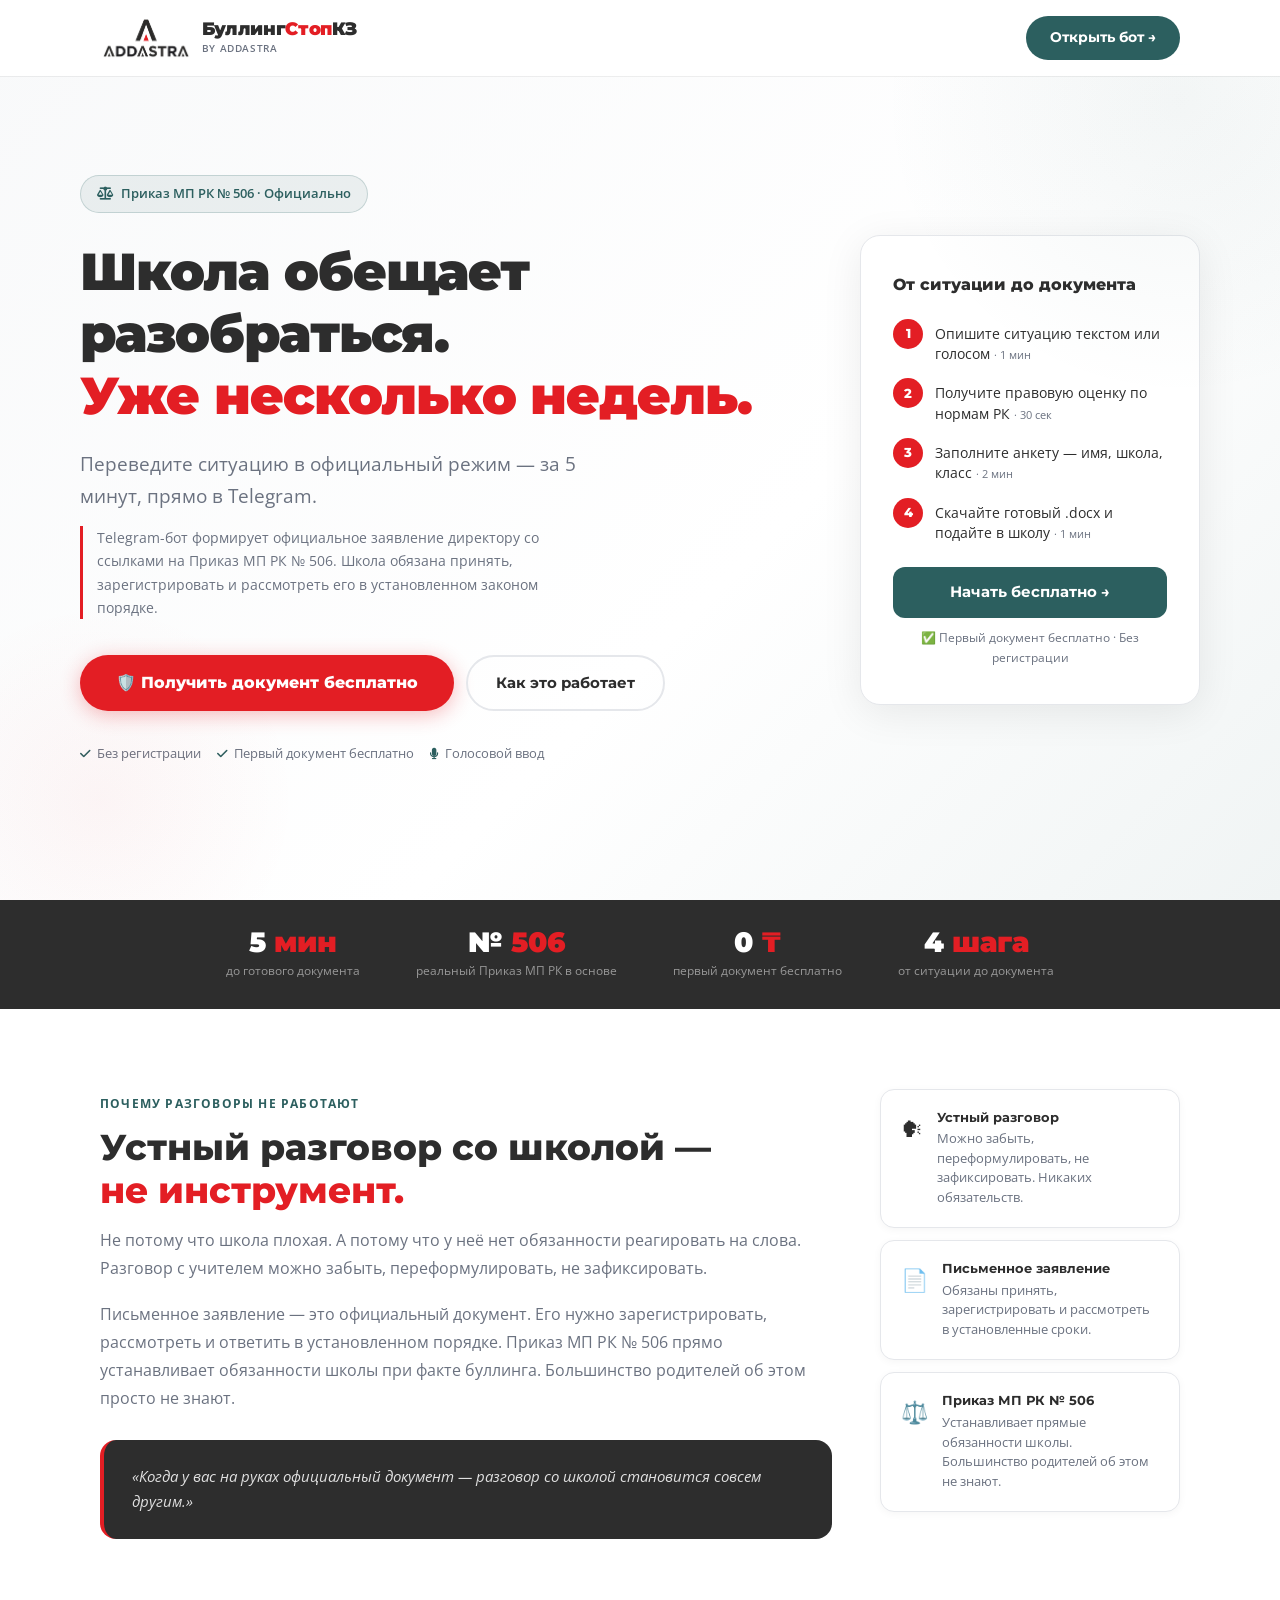
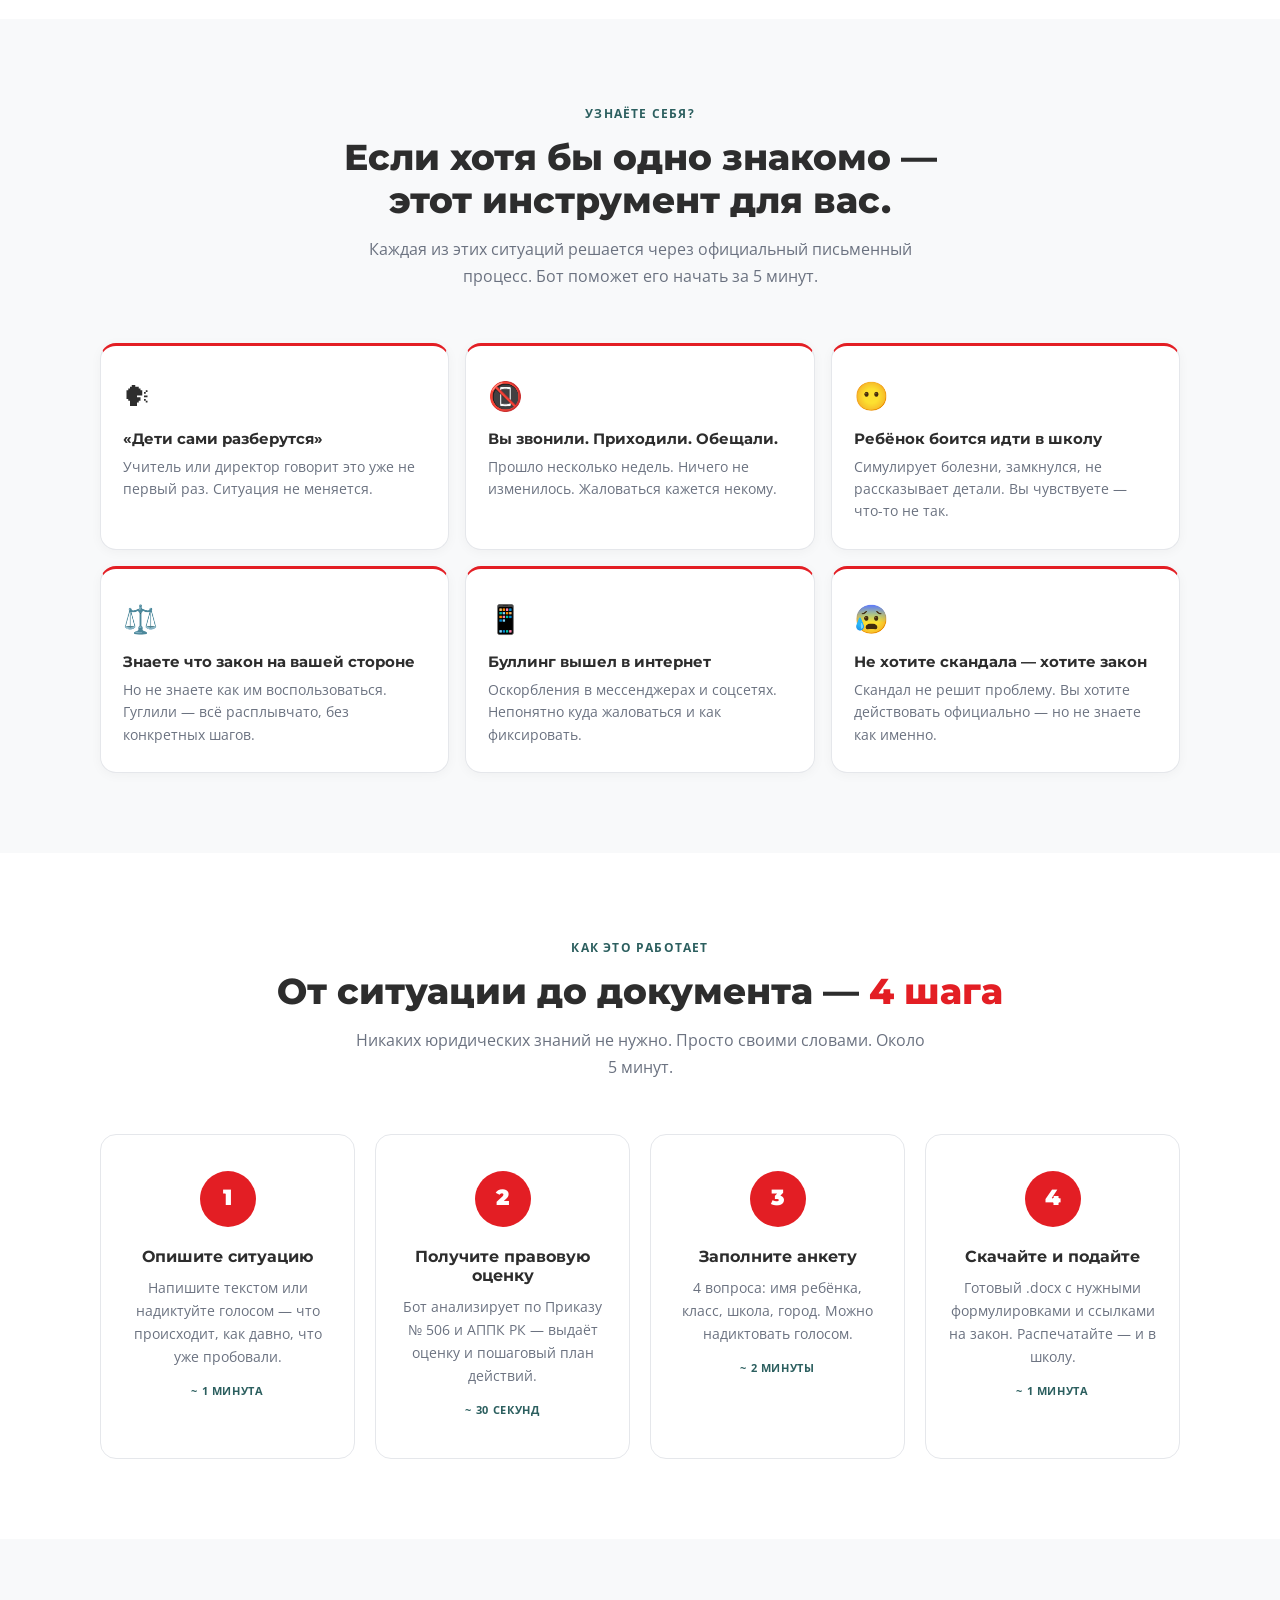
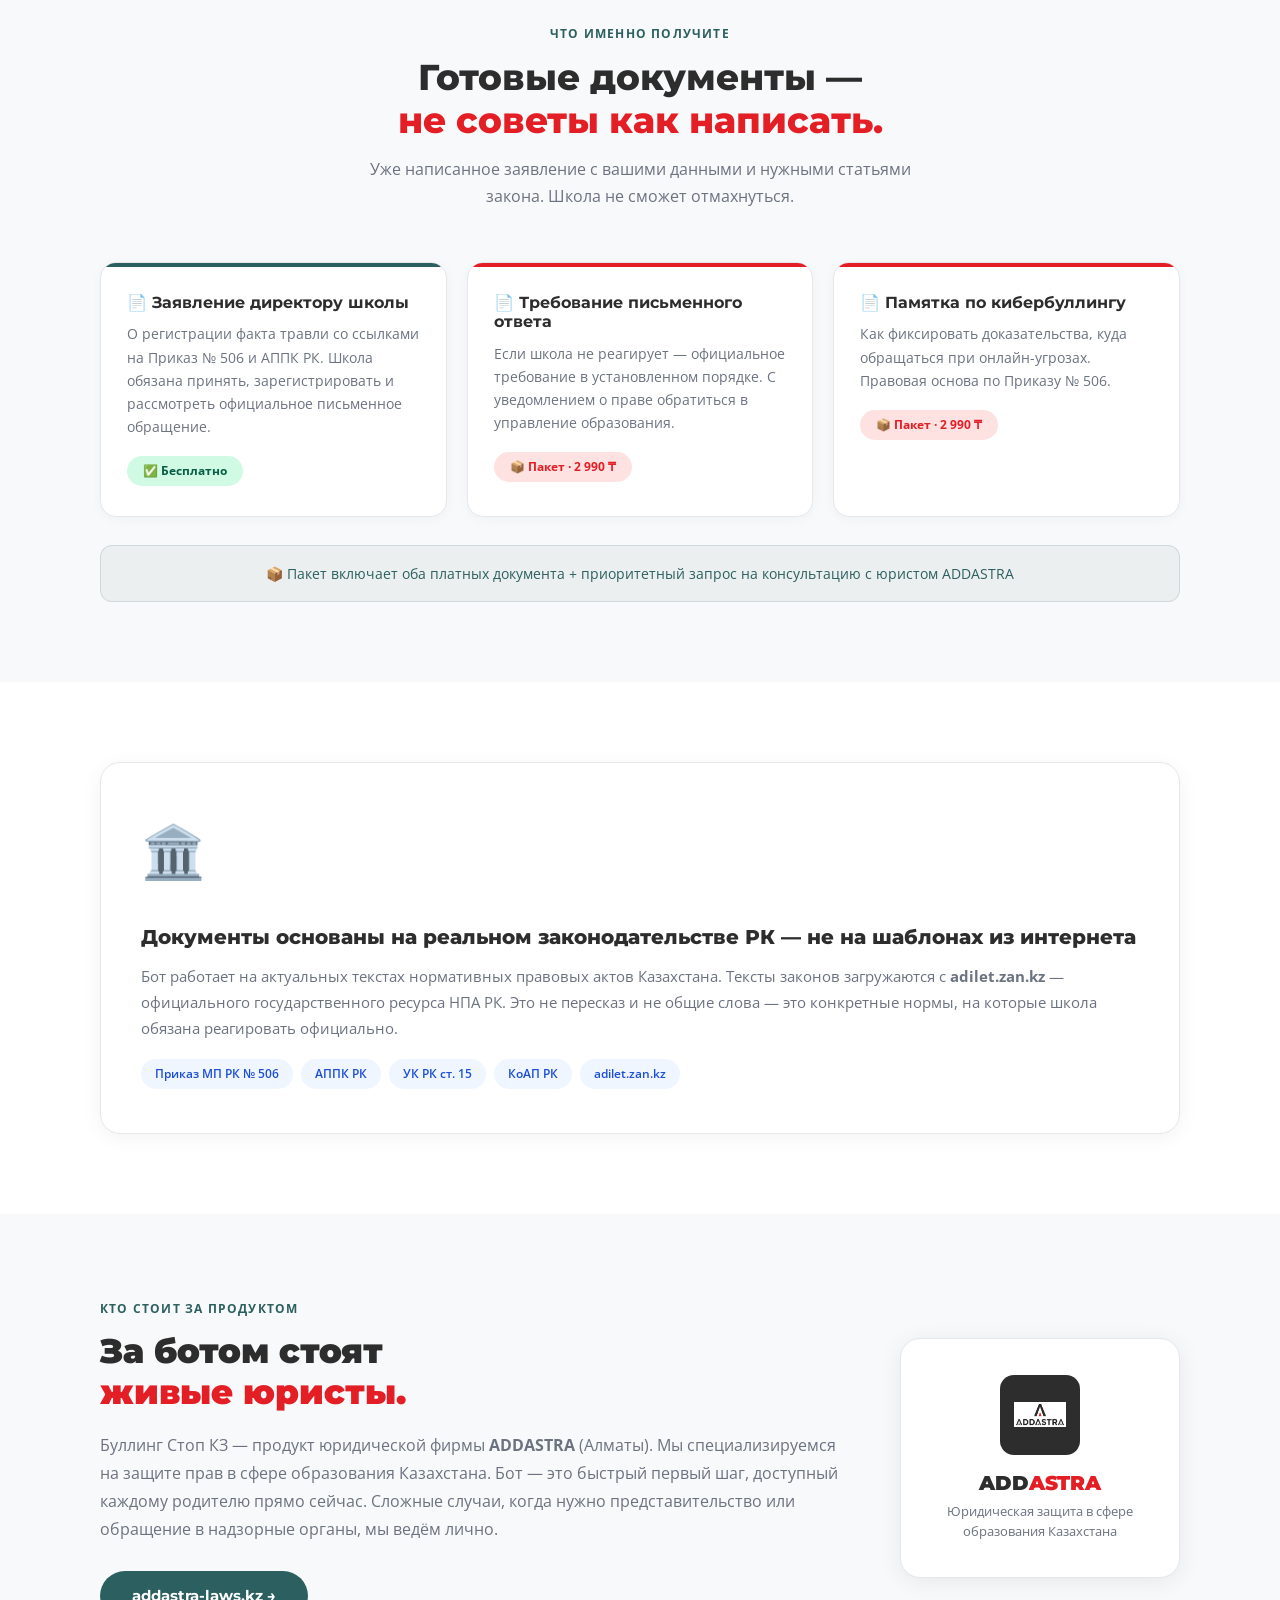
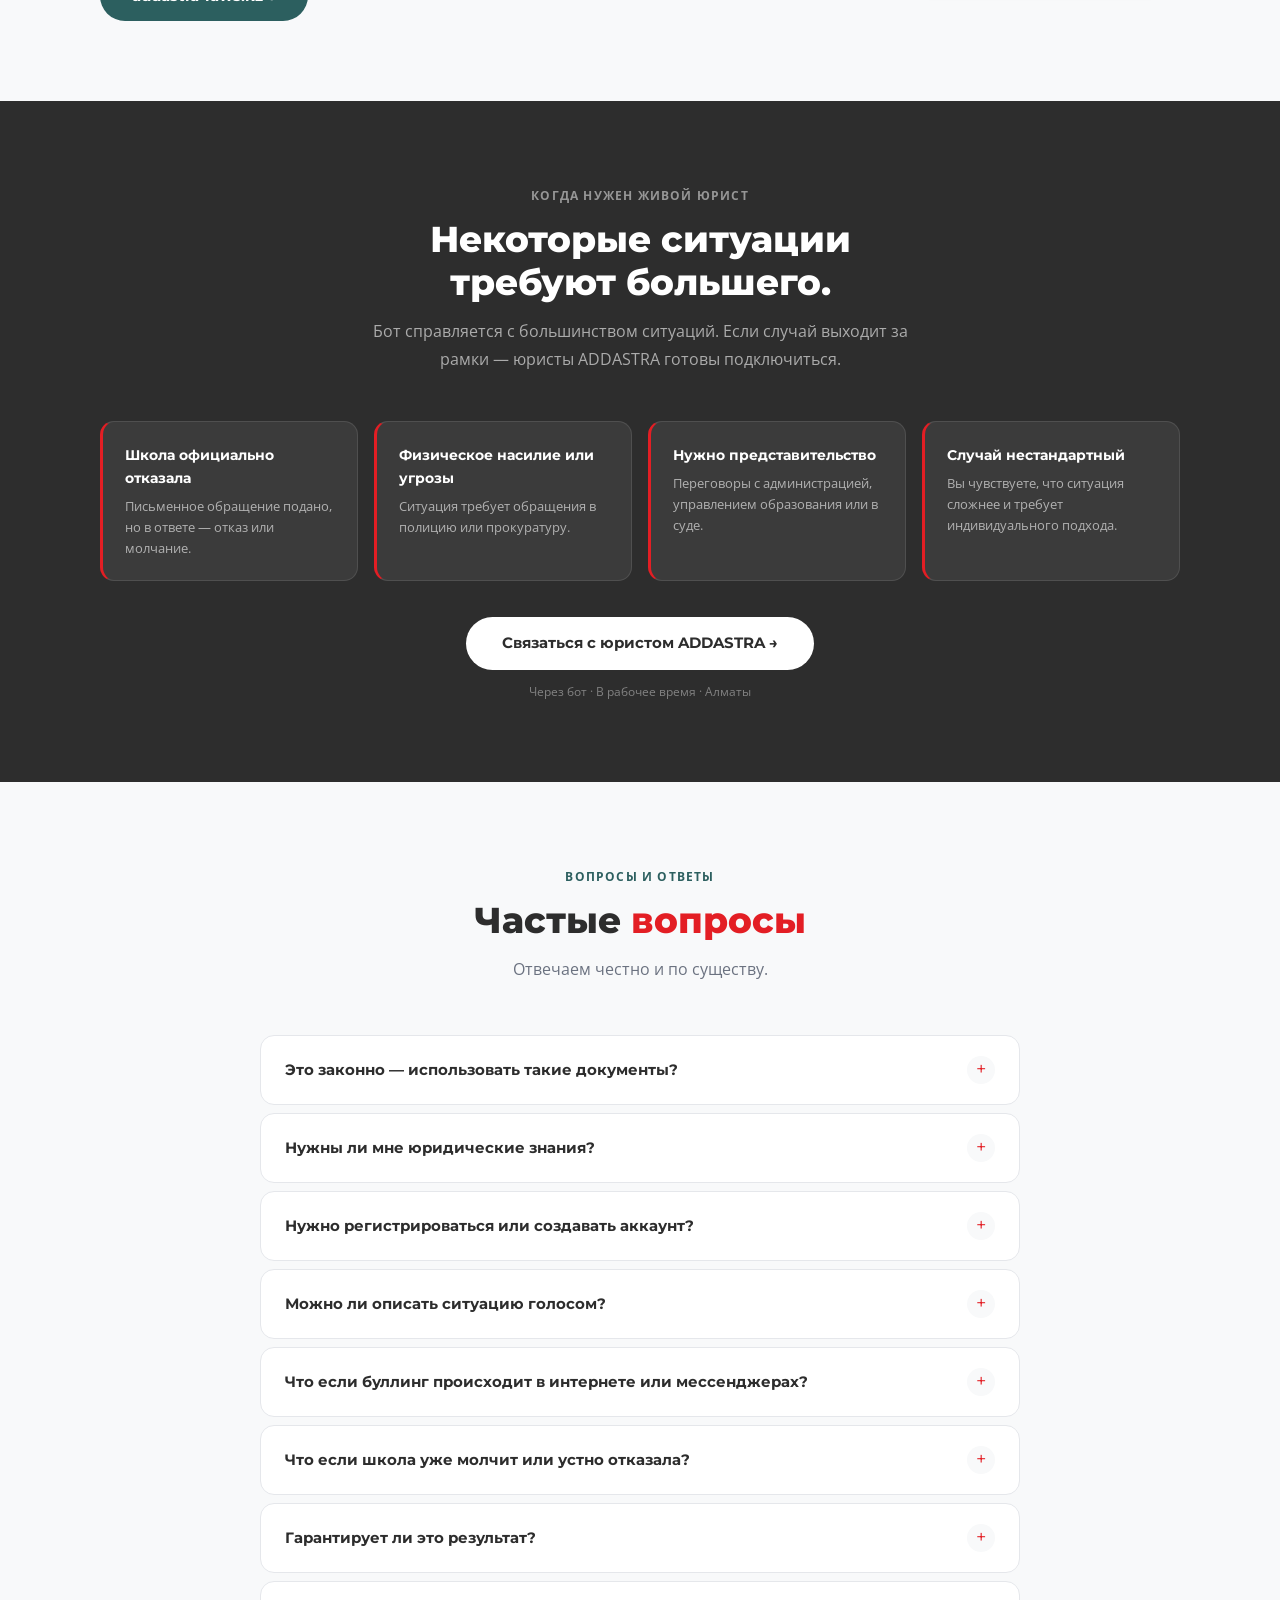
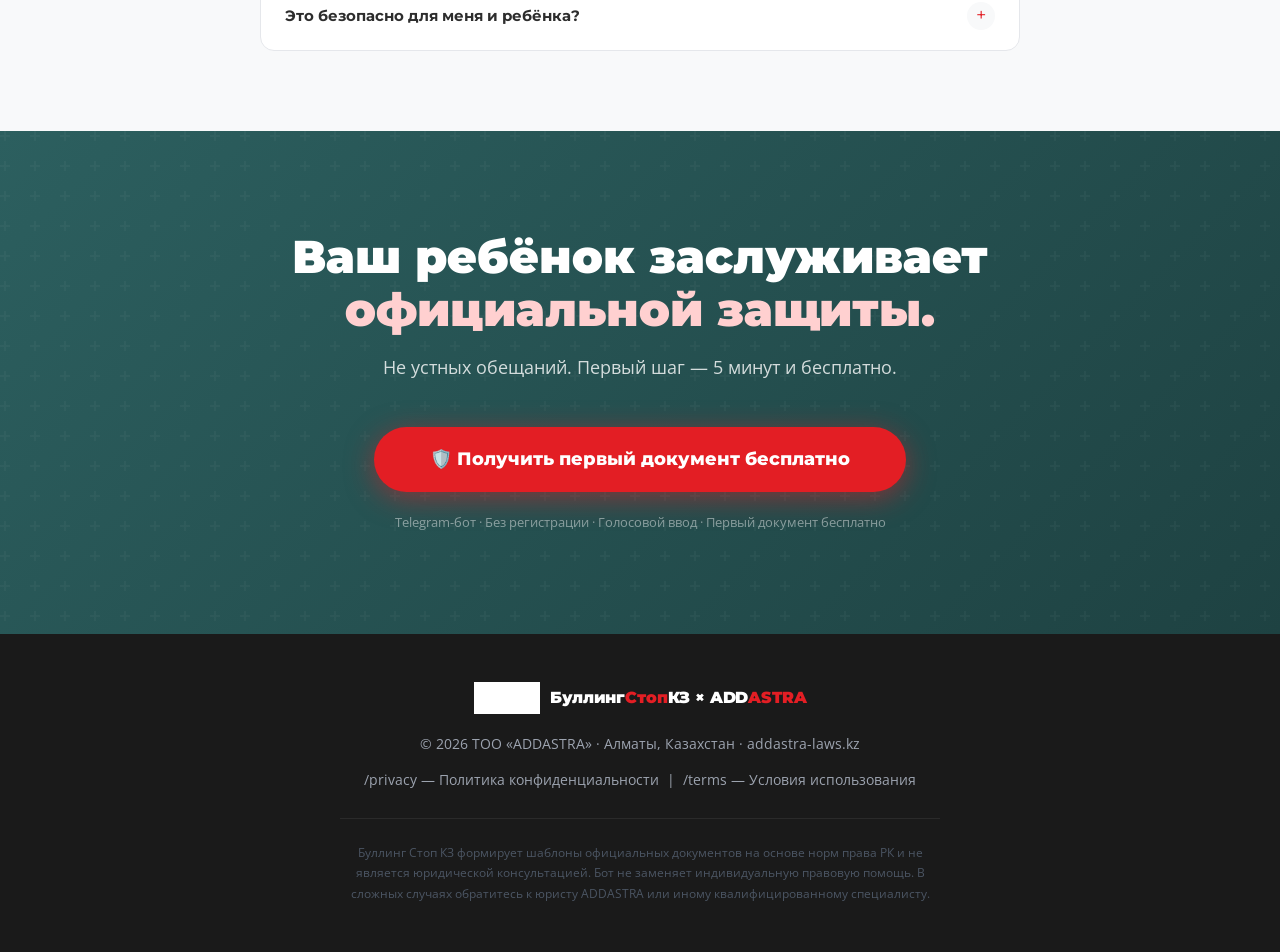
==== commit d66ab60c: "Increase logo size to 44px, crop whitespace from logo PNG" ====
--- a/docs/index.html
+++ b/docs/index.html
@@ -69,11 +69,11 @@
       text-decoration: none;
     }
     .logo-icon {
-      width: 48px; height: auto;
+      height: 44px; width: auto;
       display: flex; align-items: center;
       flex-shrink: 0;
     }
-    .logo-icon img { width: 48px; height: auto; }
+    .logo-icon img { height: 44px; width: auto; }
     .logo-name {
       font-family: 'Montserrat', sans-serif;
       font-weight: 900;
@@ -595,10 +595,10 @@
       margin-bottom: 16px;
     }
     .footer-logo-icon {
-      width: 44px; height: auto;
+      height: 32px; width: auto;
       display: flex; align-items: center;
     }
-    .footer-logo-icon img { width: 44px; height: auto; filter: brightness(10); }
+    .footer-logo-icon img { height: 32px; width: auto; filter: brightness(10); }
     .footer-logo-name {
       font-family: 'Montserrat', sans-serif;
       font-weight: 900; font-size: 16px;
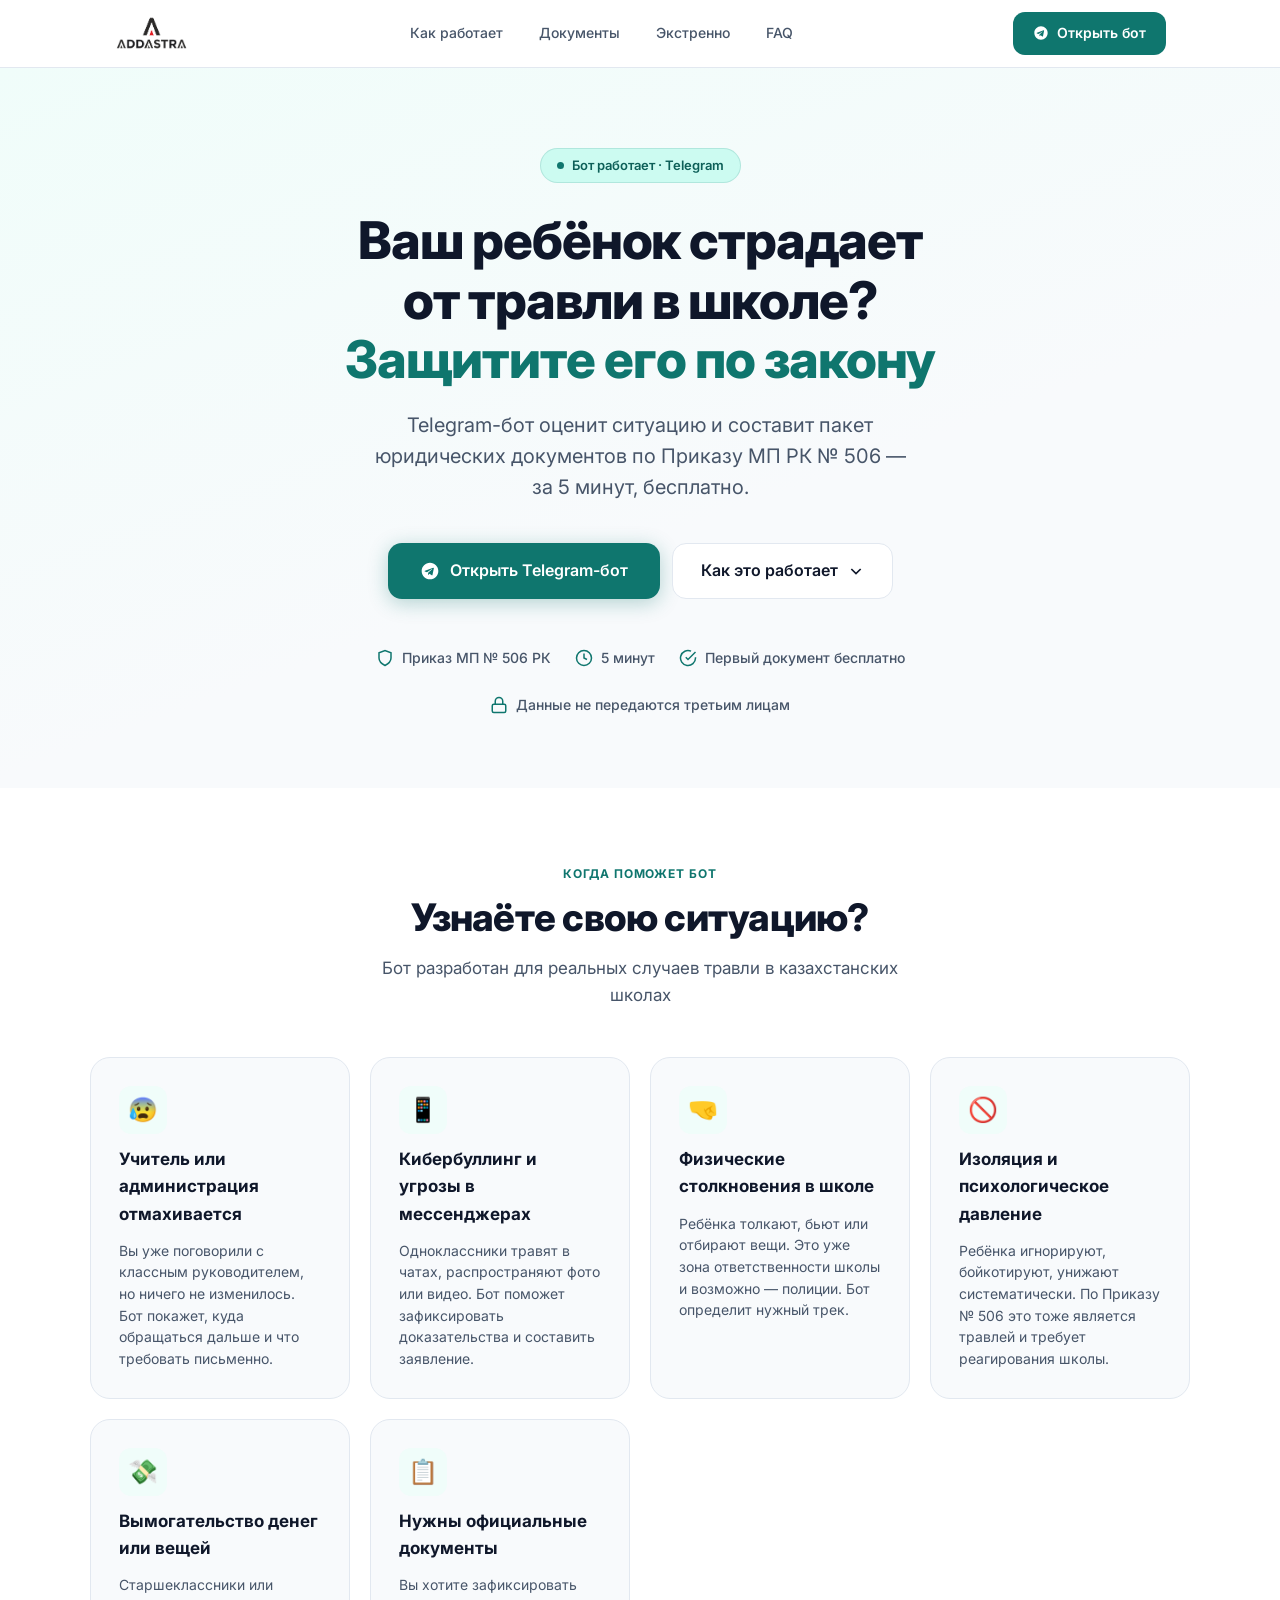
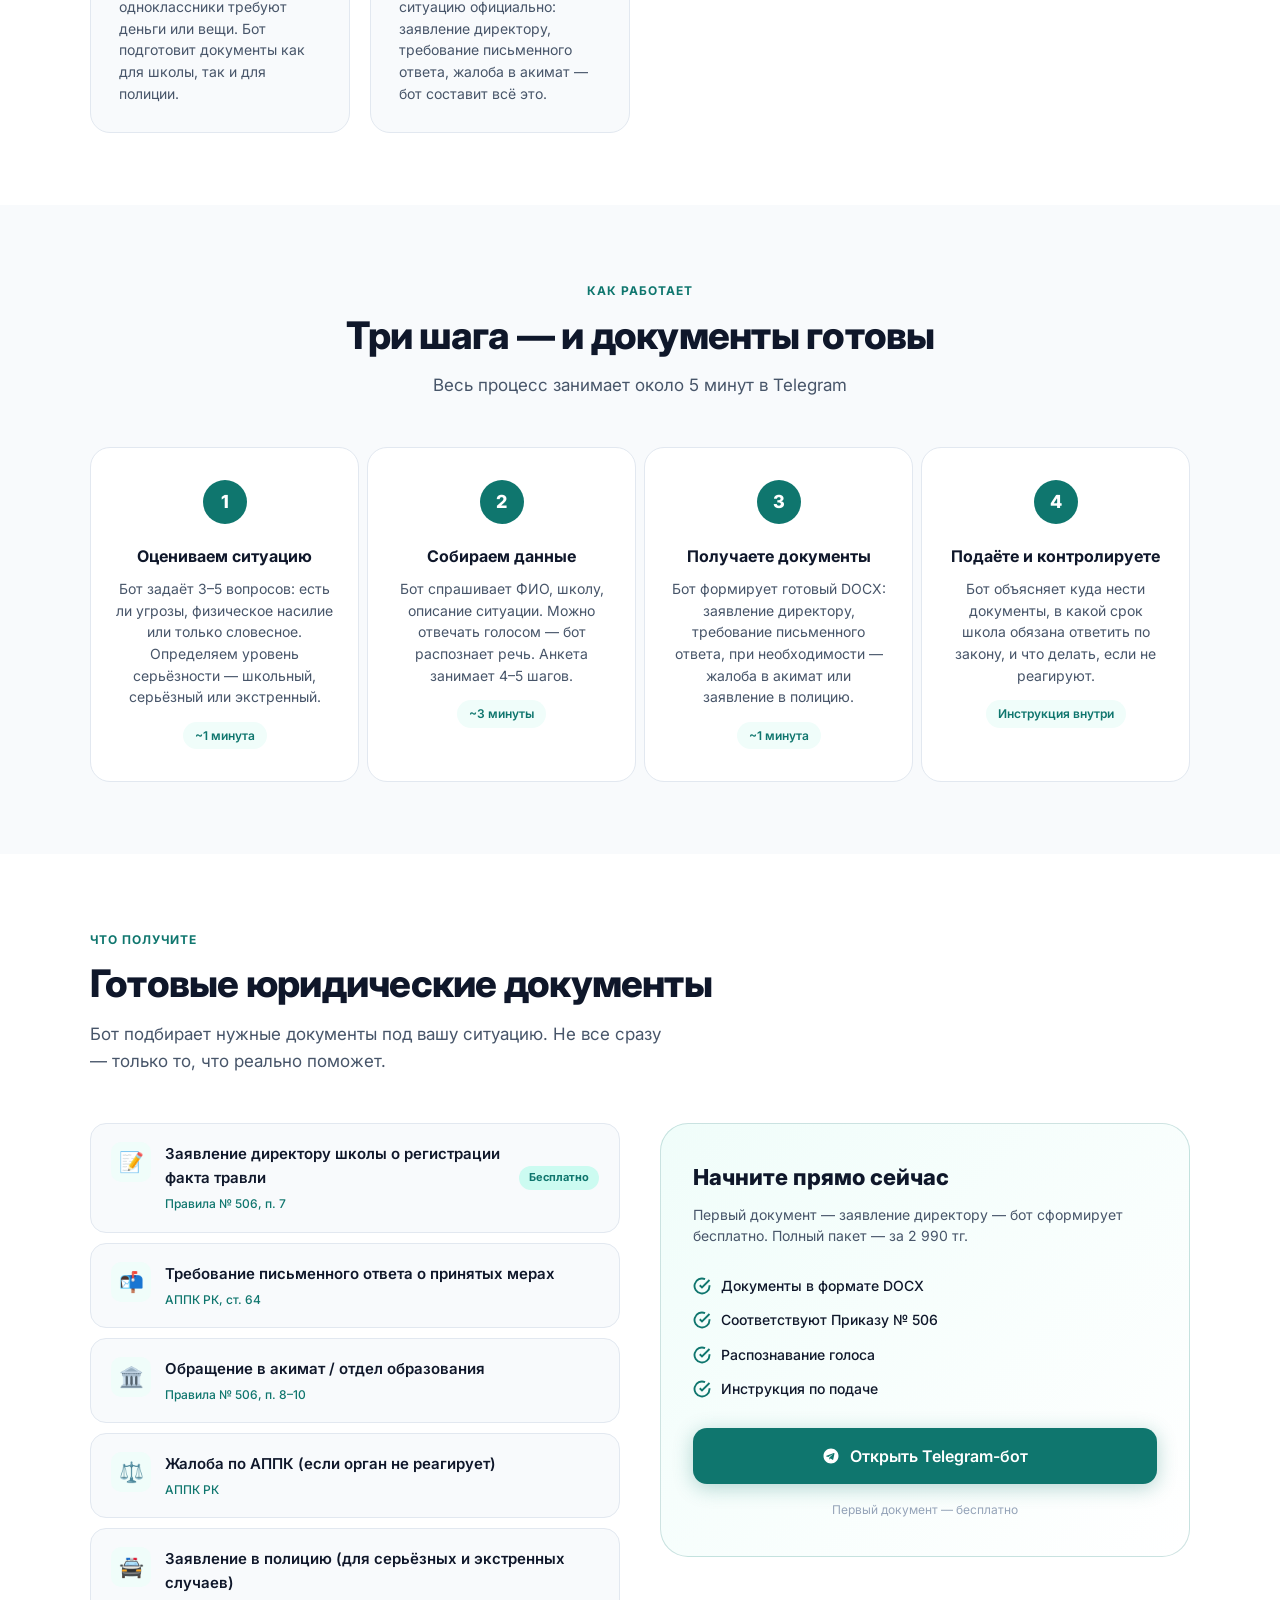
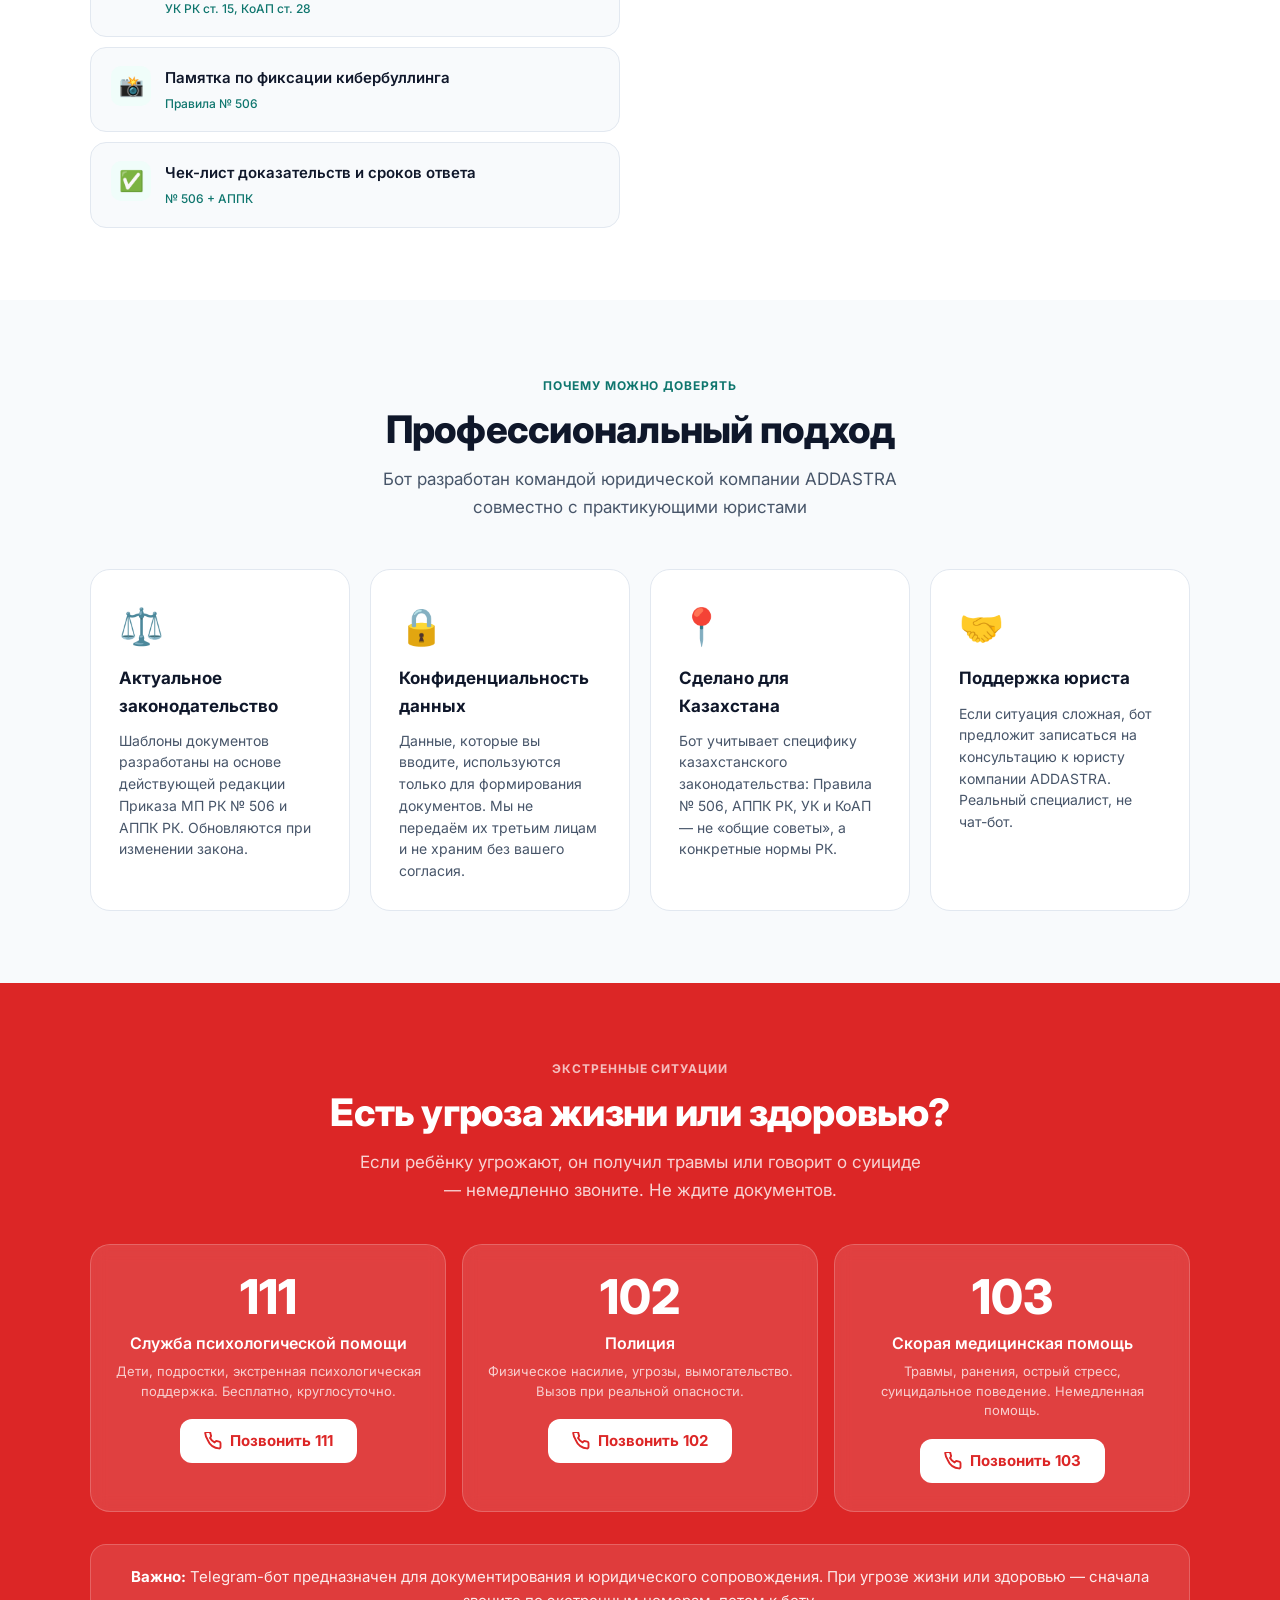
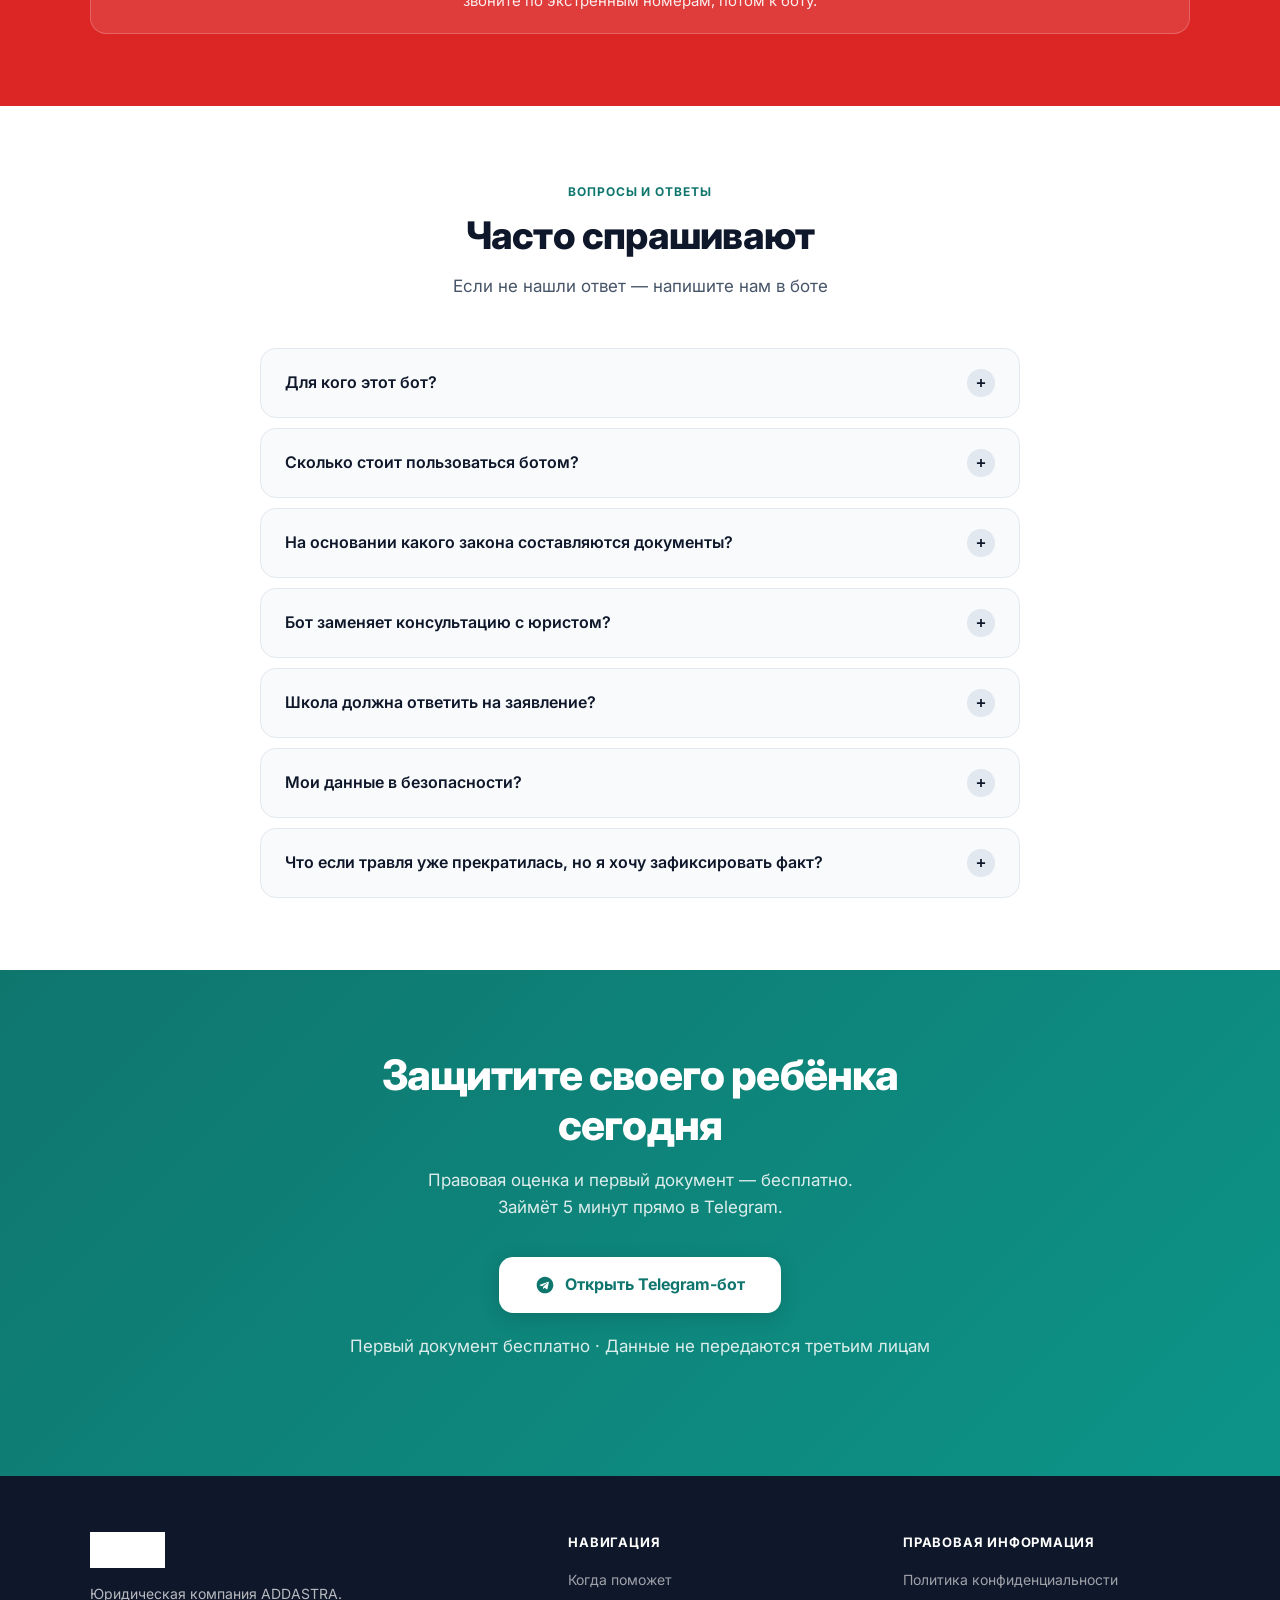
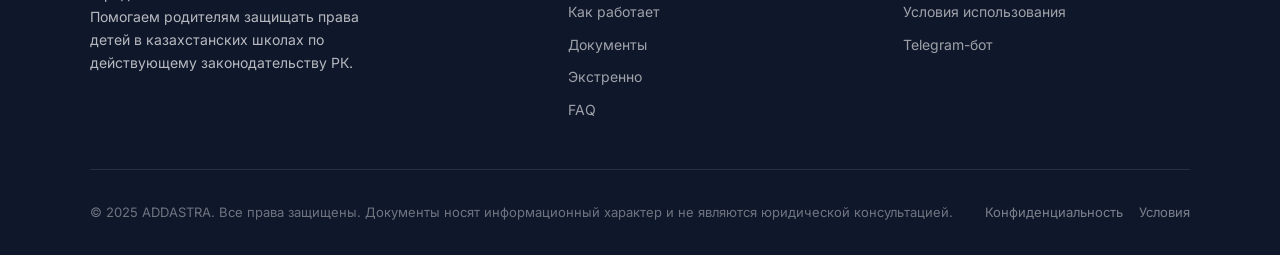
==== commit 8c95ac9d: "Redesign landing page — full conversion-focused rewrite New Inter-based design with triage color sys" ====
--- a/docs/index.html
+++ b/docs/index.html
@@ -1,1028 +1,689 @@
 <!DOCTYPE html>
 <html lang="ru">
 <head>
-  <meta charset="UTF-8" />
-  <meta name="viewport" content="width=device-width, initial-scale=1.0" />
-  <title>Буллинг Стоп КЗ — официальный документ для школы за 5 минут | ADDASTRA</title>
-  <meta name="description" content="Школа игнорирует буллинг? Получите официальное заявление директору со ссылками на Приказ МП РК № 506 — за 5 минут, бесплатно, прямо в Telegram. Продукт юридической фирмы ADDASTRA." />
-  <meta property="og:title" content="Буллинг Стоп КЗ — школа обязана ответить письменно" />
-  <meta property="og:description" content="Официальный документ за 5 минут. Без регистрации. Прямо в Telegram. Продукт ADDASTRA." />
-  <meta property="og:type" content="website" />
-  <link rel="preconnect" href="https://fonts.googleapis.com" />
-  <link rel="preconnect" href="https://fonts.gstatic.com" crossorigin />
-  <link href="https://fonts.googleapis.com/css2?family=Montserrat:wght@400;500;600;700;800;900&family=Open+Sans:wght@400;500;600;700&display=swap" rel="stylesheet" />
-  <link rel="stylesheet" href="https://cdnjs.cloudflare.com/ajax/libs/font-awesome/6.4.0/css/all.min.css" />
-  <style>
-    /* ── RESET & BASE ── */
-    *, *::before, *::after { box-sizing: border-box; margin: 0; padding: 0; }
-
-    :root {
-      --red:      #E31E24;
-      --red-dk:   #B91218;
-      --teal:     #2C5F5F;
-      --teal-dk:  #1E4242;
-      --dark:     #2D2D2D;
-      --light:    #F8F9FA;
-      --white:    #FFFFFF;
-      --muted:    #6B7280;
-      --border:   #E5E7EB;
-    }
-
-    html { scroll-behavior: smooth; }
-
-    body {
-      font-family: 'Open Sans', sans-serif;
-      font-size: 16px;
-      color: var(--dark);
-      background: var(--white);
-      line-height: 1.65;
-      overflow-x: hidden;
-    }
-
-    h1, h2, h3, h4 {
-      font-family: 'Montserrat', sans-serif;
-      line-height: 1.2;
-    }
-
-    .container {
-      max-width: 1120px;
-      margin: 0 auto;
-      padding: 0 20px;
-    }
-
-    /* ── NAV ── */
-    header {
-      position: fixed; top: 0; left: 0; right: 0; z-index: 40;
-      background: rgba(255,255,255,.92);
-      backdrop-filter: blur(12px);
-      -webkit-backdrop-filter: blur(12px);
-      box-shadow: 0 1px 0 rgba(0,0,0,.06);
-      transition: all .3s;
-    }
-    .nav-inner {
-      display: flex; align-items: center; justify-content: space-between;
-      padding: 16px 20px;
-      max-width: 1120px; margin: 0 auto;
-    }
-    .logo {
-      display: flex; align-items: center; gap: 10px;
-      text-decoration: none;
-    }
-    .logo-icon {
-      height: 44px; width: auto;
-      display: flex; align-items: center;
-      flex-shrink: 0;
-    }
-    .logo-icon img { height: 44px; width: auto; }
-    .logo-name {
-      font-family: 'Montserrat', sans-serif;
-      font-weight: 900;
-      font-size: 18px;
-      color: var(--dark);
-      letter-spacing: -.02em;
-      line-height: 1;
-    }
-    .logo-name span { color: var(--red); }
-    .logo-sub {
-      display: block;
-      font-family: 'Open Sans', sans-serif;
-      font-size: 10px; font-weight: 600;
-      color: var(--muted);
-      letter-spacing: .06em;
-      text-transform: uppercase;
-      margin-top: 2px;
-    }
-    .nav-cta {
-      background: var(--teal); color: #fff;
-      padding: 10px 24px; border-radius: 50px;
-      text-decoration: none;
-      font-family: 'Montserrat', sans-serif;
-      font-weight: 700; font-size: 14px;
-      transition: background .2s, transform .15s;
-      white-space: nowrap;
-    }
-    .nav-cta:hover { background: var(--teal-dk); transform: scale(1.02); }
-
-    /* ── HERO ── */
-    .hero {
-      min-height: 100vh;
-      background: linear-gradient(135deg, #f8f9fa 0%, #ffffff 60%, #f0f4f4 100%);
-      display: flex; align-items: center;
-      padding: 120px 20px 80px;
-      position: relative; overflow: hidden;
-    }
-    .hero::before {
-      content: '';
-      position: absolute;
-      top: -200px; right: -200px;
-      width: 600px; height: 600px;
-      border-radius: 50%;
-      background: radial-gradient(circle, rgba(44,95,95,.06) 0%, transparent 70%);
-      pointer-events: none;
-    }
-    .hero::after {
-      content: '';
-      position: absolute;
-      bottom: -100px; left: -100px;
-      width: 400px; height: 400px;
-      border-radius: 50%;
-      background: radial-gradient(circle, rgba(227,30,36,.04) 0%, transparent 70%);
-      pointer-events: none;
-    }
-    .hero-inner {
-      display: flex; gap: 60px; align-items: center; flex-wrap: wrap;
-      max-width: 1120px; margin: 0 auto; width: 100%;
-    }
-    .hero-text { flex: 1; min-width: 300px; }
-    .hero-badge {
-      display: inline-flex; align-items: center; gap: 8px;
-      background: rgba(44,95,95,.08);
-      color: var(--teal);
-      border: 1px solid rgba(44,95,95,.2);
-      border-radius: 50px;
-      padding: 7px 16px;
-      font-size: 13px; font-weight: 600;
-      margin-bottom: 28px;
-    }
-    .hero h1 {
-      font-size: clamp(30px, 4.5vw, 52px);
-      font-weight: 900;
-      color: var(--dark);
-      margin-bottom: 20px;
-      letter-spacing: -.02em;
-    }
-    .hero h1 em {
-      font-style: normal;
-      color: var(--red);
-    }
-    .hero-sub {
-      font-size: clamp(16px, 2vw, 19px);
-      color: var(--muted);
-      margin-bottom: 14px;
-      max-width: 520px;
-      line-height: 1.7;
-    }
-    .hero-proof {
-      font-size: 14px;
-      color: var(--muted);
-      margin-bottom: 36px;
-      max-width: 500px;
-      line-height: 1.65;
-      padding-left: 14px;
-      border-left: 3px solid var(--red);
-    }
-    .hero-btns { display: flex; gap: 12px; flex-wrap: wrap; align-items: center; margin-bottom: 32px; }
-    .btn-primary {
-      display: inline-block;
-      background: var(--red); color: #fff;
-      padding: 15px 36px; border-radius: 50px;
-      font-family: 'Montserrat', sans-serif;
-      font-weight: 800; font-size: 16px;
-      text-decoration: none;
-      transition: background .2s, transform .15s, box-shadow .2s;
-      box-shadow: 0 4px 20px rgba(227,30,36,.3);
-      animation: pulse-red 2.5s infinite;
-    }
-    .btn-primary:hover { background: var(--red-dk); transform: translateY(-2px); box-shadow: 0 8px 28px rgba(227,30,36,.45); }
-    @keyframes pulse-red {
-      0%   { box-shadow: 0 0 0 0 rgba(227,30,36,.5), 0 4px 20px rgba(227,30,36,.3); }
-      70%  { box-shadow: 0 0 0 10px rgba(227,30,36,.0), 0 4px 20px rgba(227,30,36,.3); }
-      100% { box-shadow: 0 0 0 0 rgba(227,30,36,.0), 0 4px 20px rgba(227,30,36,.3); }
-    }
-    .btn-secondary {
-      display: inline-block;
-      background: transparent; color: var(--dark);
-      padding: 14px 28px; border-radius: 50px;
-      font-family: 'Montserrat', sans-serif;
-      font-weight: 700; font-size: 15px;
-      text-decoration: none;
-      border: 2px solid var(--border);
-      transition: border-color .2s, color .2s;
-    }
-    .btn-secondary:hover { border-color: var(--teal); color: var(--teal); }
-    .hero-microcopy {
-      font-size: 13px; color: var(--muted);
-      display: flex; gap: 16px; flex-wrap: wrap;
-    }
-    .hero-microcopy span { display: flex; align-items: center; gap: 6px; }
-    .hero-microcopy i { color: var(--teal); font-size: 12px; }
-
-    /* hero card */
-    .hero-card {
-      flex: 0 0 340px;
-      background: var(--white);
-      border-radius: 20px;
-      padding: 36px 32px;
-      box-shadow: 0 8px 40px rgba(0,0,0,.08);
-      border: 1px solid var(--border);
-    }
-    .hero-card-title {
-      font-family: 'Montserrat', sans-serif;
-      font-weight: 800; font-size: 16px;
-      color: var(--dark); margin-bottom: 20px;
-    }
-    .hero-steps { display: flex; flex-direction: column; gap: 14px; }
-    .hero-step { display: flex; gap: 12px; align-items: flex-start; }
-    .hero-step-num {
-      width: 30px; height: 30px; border-radius: 50%;
-      background: var(--red); color: #fff;
-      font-family: 'Montserrat', sans-serif;
-      font-weight: 800; font-size: 13px;
-      display: flex; align-items: center; justify-content: center;
-      flex-shrink: 0;
-    }
-    .hero-step-text { font-size: 14px; color: var(--dark); padding-top: 5px; line-height: 1.45; }
-    .hero-step-time { font-size: 11px; color: var(--muted); }
-    .hero-card-cta {
-      margin-top: 24px;
-      display: block; text-align: center;
-      background: var(--teal); color: #fff;
-      padding: 13px; border-radius: 12px;
-      font-family: 'Montserrat', sans-serif;
-      font-weight: 700; font-size: 15px;
-      text-decoration: none;
-      transition: background .2s;
-    }
-    .hero-card-cta:hover { background: var(--teal-dk); }
-    .hero-card-free { text-align: center; margin-top: 10px; font-size: 12px; color: var(--muted); }
-
-    /* ── STATS ── */
-    .stats { background: var(--dark); padding: 28px 20px; }
-    .stats-inner {
-      max-width: 900px; margin: 0 auto;
-      display: flex; justify-content: center; gap: 56px; flex-wrap: wrap;
-    }
-    .stat { text-align: center; }
-    .stat-num {
-      font-family: 'Montserrat', sans-serif;
-      font-weight: 900; font-size: 28px;
-      color: var(--white); line-height: 1;
-    }
-    .stat-num span { color: var(--red); }
-    .stat-label { font-size: 12px; color: rgba(255,255,255,.5); margin-top: 5px; }
-
-    /* ── SECTIONS ── */
-    .section { padding: 80px 20px; }
-    .section-label {
-      display: inline-block;
-      font-size: 12px; font-weight: 700;
-      color: var(--teal);
-      letter-spacing: .1em; text-transform: uppercase;
-      margin-bottom: 12px;
-    }
-    .section-title {
-      font-size: clamp(24px, 3vw, 36px);
-      font-weight: 800;
-      color: var(--dark);
-      margin-bottom: 14px;
-    }
-    .section-title em { font-style: normal; color: var(--red); }
-    .section-sub {
-      font-size: 16px; color: var(--muted);
-      max-width: 580px; line-height: 1.7;
-      margin-bottom: 52px;
-    }
-    .text-center { text-align: center; }
-    .mx-auto { margin-left: auto; margin-right: auto; }
-    .bg-light { background: var(--light); }
-    .bg-dark { background: var(--dark); color: #fff; }
-    .bg-teal { background: var(--teal); color: #fff; }
-
-    /* ── WHY BLOCK ── */
-    .why-cols { display: flex; gap: 48px; align-items: flex-start; flex-wrap: wrap; }
-    .why-left { flex: 1; min-width: 280px; }
-    .why-left p { color: var(--muted); font-size: 16px; line-height: 1.75; margin-bottom: 18px; }
-    .why-quote {
-      background: var(--dark); color: rgba(255,255,255,.85);
-      border-radius: 16px; padding: 24px 28px;
-      font-style: italic; font-size: 15px; line-height: 1.7;
-      margin-top: 28px;
-      border-left: 4px solid var(--red);
-    }
-    .why-right { flex: 0 0 300px; display: flex; flex-direction: column; gap: 12px; }
-    .why-card {
-      background: var(--white); border: 1px solid var(--border);
-      border-radius: 14px; padding: 20px;
-      display: flex; gap: 14px; align-items: flex-start;
-      box-shadow: 0 2px 8px rgba(0,0,0,.04);
-    }
-    .why-card-icon { font-size: 22px; flex-shrink: 0; }
-    .why-card h4 {
-      font-family: 'Montserrat', sans-serif;
-      font-weight: 700; font-size: 13px;
-      color: var(--dark); margin-bottom: 4px;
-    }
-    .why-card p { font-size: 13px; color: var(--muted); line-height: 1.5; margin: 0; }
-
-    /* ── PAIN GRID ── */
-    .pain-grid { display: grid; grid-template-columns: repeat(auto-fit, minmax(260px, 1fr)); gap: 16px; }
-    .pain-card {
-      background: var(--white); border-radius: 16px;
-      padding: 26px 22px;
-      border: 1px solid var(--border);
-      border-top: 3px solid var(--red);
-      box-shadow: 0 2px 12px rgba(0,0,0,.04);
-      transition: box-shadow .2s, transform .2s;
-    }
-    .pain-card:hover { box-shadow: 0 8px 28px rgba(0,0,0,.08); transform: translateY(-2px); }
-    .pain-icon { font-size: 28px; margin-bottom: 12px; }
-    .pain-card h3 {
-      font-family: 'Montserrat', sans-serif;
-      font-weight: 700; font-size: 15px;
-      color: var(--dark); margin-bottom: 8px;
-    }
-    .pain-card p { font-size: 14px; color: var(--muted); line-height: 1.6; }
-
-    /* ── STEPS ── */
-    .steps-grid { display: grid; grid-template-columns: repeat(auto-fit, minmax(220px, 1fr)); gap: 20px; }
-    .step-card {
-      text-align: center; padding: 36px 20px;
-      background: var(--white); border-radius: 16px;
-      border: 1px solid var(--border);
-      transition: box-shadow .2s;
-    }
-    .step-card:hover { box-shadow: 0 8px 28px rgba(0,0,0,.08); }
-    .step-num {
-      width: 56px; height: 56px; border-radius: 50%;
-      background: var(--red); color: #fff;
-      font-family: 'Montserrat', sans-serif;
-      font-weight: 900; font-size: 22px;
-      display: flex; align-items: center; justify-content: center;
-      margin: 0 auto 20px;
-    }
-    .step-card h3 {
-      font-family: 'Montserrat', sans-serif;
-      font-weight: 700; font-size: 16px;
-      color: var(--dark); margin-bottom: 10px;
-    }
-    .step-card p { font-size: 14px; color: var(--muted); line-height: 1.65; }
-    .step-time {
-      display: inline-block; margin-top: 14px;
-      font-size: 11px; font-weight: 700;
-      color: var(--teal); letter-spacing: .06em;
-      text-transform: uppercase;
-    }
-
-    /* ── DOCS ── */
-    .docs-grid { display: grid; grid-template-columns: repeat(auto-fit, minmax(280px, 1fr)); gap: 20px; }
-    .doc-card {
-      background: var(--white); border-radius: 16px;
-      padding: 30px 26px;
-      border: 1px solid var(--border);
-      box-shadow: 0 2px 12px rgba(0,0,0,.04);
-      position: relative; overflow: hidden;
-      transition: box-shadow .2s;
-    }
-    .doc-card:hover { box-shadow: 0 8px 32px rgba(0,0,0,.1); }
-    .doc-card::after {
-      content: '';
-      position: absolute; top: 0; left: 0; right: 0;
-      height: 4px;
-    }
-    .doc-card.free-card::after { background: var(--teal); }
-    .doc-card.paid-card::after { background: var(--red); }
-    .doc-card h3 {
-      font-family: 'Montserrat', sans-serif;
-      font-weight: 700; font-size: 16px;
-      color: var(--dark); margin-bottom: 10px;
-    }
-    .doc-card p { font-size: 14px; color: var(--muted); line-height: 1.65; margin-bottom: 18px; }
-    .badge {
-      display: inline-block;
-      font-size: 12px; font-weight: 700;
-      padding: 5px 16px; border-radius: 50px;
-    }
-    .badge-free { background: #D1FAE5; color: #065F46; }
-    .badge-paid { background: #FEE2E2; color: var(--red); }
-    .docs-note {
-      margin-top: 28px;
-      background: rgba(44,95,95,.06);
-      border: 1px solid rgba(44,95,95,.15);
-      border-radius: 12px;
-      padding: 16px 22px;
-      font-size: 14px; color: var(--teal);
-      text-align: center;
-    }
-
-    /* ── GLASS CARD ── */
-    .glass-card {
-      background: rgba(255,255,255,.95);
-      backdrop-filter: blur(10px);
-      border: 1px solid rgba(255,255,255,.4);
-      box-shadow: 0 8px 32px rgba(31,38,135,.07);
-      border-radius: 20px;
-    }
-
-    /* ── LAW BLOCK ── */
-    .law-block {
-      background: var(--white); border: 1px solid var(--border);
-      border-radius: 20px; padding: 44px 40px;
-      display: flex; gap: 32px; align-items: flex-start; flex-wrap: wrap;
-      box-shadow: 0 4px 20px rgba(0,0,0,.05);
-    }
-    .law-icon { font-size: 52px; flex-shrink: 0; }
-    .law-content h3 {
-      font-family: 'Montserrat', sans-serif;
-      font-weight: 800; font-size: 20px;
-      color: var(--dark); margin-bottom: 14px;
-    }
-    .law-content p { color: var(--muted); font-size: 15px; line-height: 1.75; }
-    .law-tags { display: flex; flex-wrap: wrap; gap: 8px; margin-top: 18px; }
-    .law-tag {
-      background: #EFF6FF; color: #1D4ED8;
-      font-size: 12px; font-weight: 600;
-      padding: 5px 14px; border-radius: 50px;
-    }
-
-    /* ── ADDASTRA ── */
-    .addastra-cols { display: flex; gap: 56px; align-items: center; flex-wrap: wrap; }
-    .addastra-text { flex: 1; min-width: 280px; }
-    .addastra-text h2 {
-      font-size: clamp(24px, 3vw, 34px);
-      font-weight: 900; color: var(--dark);
-      margin-bottom: 18px;
-    }
-    .addastra-text p { color: var(--muted); font-size: 16px; line-height: 1.75; margin-bottom: 28px; }
-    .btn-teal {
-      display: inline-block;
-      background: var(--teal); color: #fff;
-      padding: 13px 32px; border-radius: 50px;
-      font-family: 'Montserrat', sans-serif;
-      font-weight: 700; font-size: 15px;
-      text-decoration: none;
-      transition: background .2s, transform .15s;
-    }
-    .btn-teal:hover { background: var(--teal-dk); transform: scale(1.02); }
-    .addastra-card {
-      flex: 0 0 280px;
-      background: var(--white); border: 1px solid var(--border);
-      border-radius: 20px; padding: 36px 28px;
-      text-align: center;
-      box-shadow: 0 4px 24px rgba(0,0,0,.07);
-    }
-    .addastra-card-logo {
-      background: var(--dark);
-      border-radius: 14px;
-      width: 80px; height: 80px;
-      display: flex; align-items: center; justify-content: center;
-      margin: 0 auto 16px;
-    }
-    .addastra-card-logo img { width: 52px; height: auto; }
-    .addastra-card h3 {
-      font-family: 'Montserrat', sans-serif;
-      font-weight: 900; font-size: 20px;
-      color: var(--dark); margin-bottom: 6px;
-      letter-spacing: -.01em;
-    }
-    .addastra-card h3 span { color: var(--red); }
-    .addastra-card p { font-size: 13px; color: var(--muted); line-height: 1.55; }
-
-    /* ── LAWYER BLOCK ── */
-    .lawyer-grid { display: grid; grid-template-columns: repeat(auto-fit, minmax(230px, 1fr)); gap: 16px; margin-bottom: 36px; }
-    .lawyer-item {
-      background: rgba(255,255,255,.07);
-      border: 1px solid rgba(255,255,255,.1);
-      border-radius: 14px; padding: 22px;
-      border-left: 3px solid var(--red);
-    }
-    .lawyer-item strong {
-      display: block;
-      font-family: 'Montserrat', sans-serif;
-      font-weight: 700; font-size: 14px;
-      color: #fff; margin-bottom: 6px;
-    }
-    .lawyer-item p { font-size: 13px; color: rgba(255,255,255,.6); line-height: 1.6; }
-    .lawyer-cta { text-align: center; }
-    .btn-white {
-      display: inline-block;
-      background: #fff; color: var(--dark);
-      padding: 14px 36px; border-radius: 50px;
-      font-family: 'Montserrat', sans-serif;
-      font-weight: 700; font-size: 15px;
-      text-decoration: none;
-      transition: background .2s, transform .15s;
-    }
-    .btn-white:hover { background: #f0f0f0; transform: scale(1.02); }
-    .lawyer-note { margin-top: 12px; font-size: 12px; color: rgba(255,255,255,.4); }
-
-    /* ── FAQ ── */
-    .faq { max-width: 760px; margin: 0 auto; display: flex; flex-direction: column; gap: 8px; }
-    details {
-      background: var(--white);
-      border: 1px solid var(--border);
-      border-radius: 14px;
-      overflow: hidden;
-      transition: box-shadow .2s;
-    }
-    details[open] { box-shadow: 0 4px 20px rgba(0,0,0,.07); }
-    summary {
-      padding: 20px 24px;
-      cursor: pointer;
-      font-family: 'Montserrat', sans-serif;
-      font-weight: 700; font-size: 15px;
-      color: var(--dark);
-      list-style: none;
-      display: flex; justify-content: space-between; align-items: center; gap: 16px;
-      user-select: none;
-    }
-    summary::-webkit-details-marker { display: none; }
-    .faq-icon {
-      width: 28px; height: 28px; border-radius: 50%;
-      background: var(--light);
-      display: flex; align-items: center; justify-content: center;
-      flex-shrink: 0;
-      font-size: 18px; color: var(--red); font-weight: 400;
-      transition: background .2s;
-    }
-    details[open] .faq-icon { background: var(--red); color: #fff; }
-    .faq-icon::after { content: '+'; }
-    details[open] .faq-icon::after { content: '−'; }
-    .faq-body {
-      padding: 0 24px 22px;
-      font-size: 15px; color: var(--muted);
-      line-height: 1.75;
-      border-top: 1px solid var(--border);
-      margin-top: -4px;
-      padding-top: 18px;
-    }
-
-    /* ── CTA CLOSING ── */
-    .cta-section {
-      background: linear-gradient(135deg, var(--teal) 0%, var(--teal-dk) 100%);
-      color: #fff; text-align: center;
-      padding: 100px 20px;
-      position: relative; overflow: hidden;
-    }
-    .cta-section::before {
-      content: '';
-      position: absolute; inset: 0;
-      background: url("data:image/svg+xml,%3Csvg width='60' height='60' viewBox='0 0 60 60' xmlns='http://www.w3.org/2000/svg'%3E%3Cg fill='none' fill-rule='evenodd'%3E%3Cg fill='%23ffffff' fill-opacity='0.03'%3E%3Cpath d='M36 34v-4h-2v4h-4v2h4v4h2v-4h4v-2h-4zm0-30V0h-2v4h-4v2h4v4h2V6h4V4h-4zM6 34v-4H4v4H0v2h4v4h2v-4h4v-2H6zM6 4V0H4v4H0v2h4v4h2V6h4V4H6z'/%3E%3C/g%3E%3C/g%3E%3C/svg%3E") repeat;
-      pointer-events: none;
-    }
-    .cta-section h2 {
-      font-size: clamp(28px, 4.5vw, 46px);
-      font-weight: 900; margin-bottom: 16px;
-      line-height: 1.15; position: relative;
-    }
-    .cta-section h2 em { font-style: normal; color: #FFD0D0; }
-    .cta-section .cta-sub {
-      font-size: 18px; opacity: .8;
-      margin-bottom: 44px; position: relative;
-    }
-    .btn-cta {
-      display: inline-block;
-      background: var(--red); color: #fff;
-      padding: 18px 56px; border-radius: 50px;
-      font-family: 'Montserrat', sans-serif;
-      font-weight: 800; font-size: 18px;
-      text-decoration: none;
-      transition: background .2s, transform .15s, box-shadow .2s;
-      box-shadow: 0 6px 28px rgba(227,30,36,.5);
-      position: relative;
-      animation: pulse-red 2.5s infinite;
-    }
-    .btn-cta:hover { background: var(--red-dk); transform: translateY(-3px); }
-    .cta-note { margin-top: 20px; font-size: 13px; opacity: .45; position: relative; }
-
-    /* ── FOOTER ── */
-    footer {
-      background: #1a1a1a; color: #9CA3AF;
-      text-align: center; padding: 48px 20px;
-      font-size: 14px; line-height: 2;
-    }
-    .footer-logo {
-      display: flex; align-items: center; justify-content: center; gap: 10px;
-      margin-bottom: 16px;
-    }
-    .footer-logo-icon {
-      height: 32px; width: auto;
-      display: flex; align-items: center;
-    }
-    .footer-logo-icon img { height: 32px; width: auto; filter: brightness(10); }
-    .footer-logo-name {
-      font-family: 'Montserrat', sans-serif;
-      font-weight: 900; font-size: 16px;
-      color: #fff; letter-spacing: -.01em;
-    }
-    .footer-logo-name span { color: var(--red); }
-    footer a { color: #9CA3AF; text-decoration: none; transition: color .2s; }
-    footer a:hover { color: #fff; }
-    .footer-links { margin: 8px 0; }
-    .disclaimer {
-      margin-top: 24px; padding-top: 24px;
-      border-top: 1px solid #2a2a2a;
-      font-size: 12px; color: #4B5563;
-      max-width: 600px; margin-left: auto; margin-right: auto;
-      line-height: 1.7;
-    }
-
-    /* ── STICKY MOBILE CTA ── */
-    .sticky-mobile {
-      display: none;
-      position: fixed; bottom: 0; left: 0; right: 0; z-index: 99;
-      padding: 12px 16px;
-      background: rgba(255,255,255,.97);
-      border-top: 1px solid var(--border);
-      box-shadow: 0 -4px 20px rgba(0,0,0,.1);
-    }
-    .sticky-mobile a {
-      display: block; text-align: center;
-      background: var(--red); color: #fff;
-      padding: 14px; border-radius: 50px;
-      font-family: 'Montserrat', sans-serif;
-      font-weight: 800; font-size: 15px;
-      text-decoration: none;
-    }
-    @media (max-width: 640px) {
-      .sticky-mobile { display: block; }
-      body { padding-bottom: 76px; }
-      .hero-card { display: none; }
-      .why-right, .addastra-card { display: none; }
-    }
-  </style>
+  <meta charset="UTF-8">
+  <meta name="viewport" content="width=device-width, initial-scale=1.0">
+  <title>Буллинг Стоп КЗ — Защита прав ребёнка при травле в школе</title>
+  <meta name="description" content="Telegram-бот помогает родителям остановить травлю в школе. Правовая оценка ситуации + пакет документов по закону РК (Приказ МП № 506). Бесплатно, за 5 минут.">
+  <meta name="robots" content="index, follow">
+  <link rel="canonical" href="https://stop-bullying.kz/">
+
+  <!-- Open Graph -->
+  <meta property="og:title" content="Буллинг Стоп КЗ — Защита прав ребёнка при травле в школе">
+  <meta property="og:description" content="Telegram-бот: правовая оценка + документы за 5 минут по закону РК. Бесплатно.">
+  <meta property="og:type" content="website">
+  <meta property="og:url" content="https://stop-bullying.kz/">
+  <meta property="og:locale" content="ru_KZ">
+
+  <!-- Favicon -->
+  <link rel="icon" type="image/png" href="addastra-logo.png">
+
+  <!-- Preconnect -->
+  <link rel="preconnect" href="https://fonts.googleapis.com">
+  <link rel="preconnect" href="https://fonts.gstatic.com" crossorigin>
+
+  <!-- CSS -->
+  <link rel="stylesheet" href="styles.css">
+
+  <!-- Structured Data -->
+  <script type="application/ld+json">
+  {
+    "@context": "https://schema.org",
+    "@graph": [
+      {
+        "@type": "Organization",
+        "name": "ADDASTRA",
+        "url": "https://stop-bullying.kz/",
+        "logo": "https://stop-bullying.kz/addastra-logo.png",
+        "description": "Юридическая компания в Алматы. Защита прав детей при травле в школе по законодательству РК.",
+        "address": { "@type": "PostalAddress", "addressLocality": "Алматы", "addressCountry": "KZ" }
+      },
+      {
+        "@type": "FAQPage",
+        "mainEntity": [
+          {
+            "@type": "Question",
+            "name": "Для кого этот бот?",
+            "acceptedAnswer": { "@type": "Answer", "text": "Для родителей детей, которых травят в казахстанской школе. Бот задаёт уточняющие вопросы, оценивает серьёзность ситуации и помогает составить нужные документы по закону РК." }
+          },
+          {
+            "@type": "Question",
+            "name": "Сколько стоит?",
+            "acceptedAnswer": { "@type": "Answer", "text": "Первый документ — заявление директору школы — выдаётся бесплатно. Полный пакет документов доступен в платной версии." }
+          },
+          {
+            "@type": "Question",
+            "name": "Какой закон действует?",
+            "acceptedAnswer": { "@type": "Answer", "text": "Приказ Министра просвещения РК № 506 — основной нормативный акт, регулирующий порядок реагирования на травлю в школах. Бот формирует документы строго в рамках этого закона." }
+          },
+          {
+            "@type": "Question",
+            "name": "Бот заменяет юриста?",
+            "acceptedAnswer": { "@type": "Answer", "text": "Нет. Бот формирует процедурный маршрут и шаблоны документов, но не даёт юридических гарантий. Для сложных случаев предусмотрена консультация с юристом ADDASTRA." }
+          }
+        ]
+      }
+    ]
+  }
+  </script>
 </head>
 <body>
 
-<!-- HEADER -->
-<header>
-  <div class="nav-inner">
-    <a class="logo" href="#">
-      <div class="logo-icon">
-        <img src="addastra-logo.png" alt="ADDASTRA" />
-      </div>
+<!-- ==================== NAVIGATION ==================== -->
+<nav class="nav" role="navigation" aria-label="Основная навигация">
+  <div class="nav__inner">
+    <a href="/" class="nav__logo" aria-label="На главную">
+      <img src="addastra-logo.png" alt="ADDASTRA" loading="eager">
+    </a>
+    <div class="nav__links" role="list">
+      <a href="#how" class="nav__link" role="listitem">Как работает</a>
+      <a href="#docs" class="nav__link" role="listitem">Документы</a>
+      <a href="#emergency" class="nav__link" role="listitem">Экстренно</a>
+      <a href="#faq" class="nav__link" role="listitem">FAQ</a>
+    </div>
+    <a
+      href="https://t.me/bulling_help_kz_bot"
+      class="nav__cta"
+      target="_blank"
+      rel="noopener noreferrer"
+      data-analytics="nav-cta"
+    >
+      <svg width="16" height="16" viewBox="0 0 24 24" fill="currentColor" aria-hidden="true">
+        <path d="M12 2C6.48 2 2 6.48 2 12s4.48 10 10 10 10-4.48 10-10S17.52 2 12 2zm4.64 6.8l-1.68 7.92c-.12.56-.46.7-.94.44l-2.6-1.92-1.26 1.22c-.14.14-.26.26-.52.26l.18-2.64 4.74-4.28c.2-.18-.04-.28-.32-.1l-5.86 3.7-2.52-.8c-.55-.17-.56-.55.12-.81l9.82-3.79c.46-.16.86.11.84.8z"/>
+      </svg>
+      Открыть бот
+    </a>
+  </div>
+</nav>
+
+<!-- ==================== HERO ==================== -->
+<section class="hero" aria-labelledby="hero-heading">
+  <div class="hero__inner">
+    <div class="hero__badge" aria-label="Статус: бот работает">
+      <span class="hero__badge-dot" aria-hidden="true"></span>
+      Бот работает · Telegram
+    </div>
+
+    <h1 id="hero-heading">
+      Ваш ребёнок страдает<br>
+      от травли в школе?<br>
+      <span>Защитите его по закону</span>
+    </h1>
+
+    <p class="hero__sub">
+      Telegram-бот оценит ситуацию и составит пакет юридических документов
+      по&nbsp;Приказу МП&nbsp;РК&nbsp;№&nbsp;506 — за&nbsp;5&nbsp;минут, бесплатно.
+    </p>
+
+    <div class="hero__actions">
+      <a
+        href="https://t.me/bulling_help_kz_bot"
+        class="btn-primary"
+        target="_blank"
+        rel="noopener noreferrer"
+        data-analytics="hero-cta"
+      >
+        <svg width="20" height="20" viewBox="0 0 24 24" fill="currentColor" aria-hidden="true">
+          <path d="M12 2C6.48 2 2 6.48 2 12s4.48 10 10 10 10-4.48 10-10S17.52 2 12 2zm4.64 6.8l-1.68 7.92c-.12.56-.46.7-.94.44l-2.6-1.92-1.26 1.22c-.14.14-.26.26-.52.26l.18-2.64 4.74-4.28c.2-.18-.04-.28-.32-.1l-5.86 3.7-2.52-.8c-.55-.17-.56-.55.12-.81l9.82-3.79c.46-.16.86.11.84.8z"/>
+        </svg>
+        Открыть Telegram-бот
+      </a>
+      <a href="#how" class="btn-secondary" data-analytics="hero-learn-more">
+        Как это работает
+        <svg width="16" height="16" viewBox="0 0 24 24" fill="none" stroke="currentColor" stroke-width="2.5" aria-hidden="true">
+          <path d="M19 9l-7 7-7-7"/>
+        </svg>
+      </a>
+    </div>
+
+    <div class="hero__trust" role="list">
+      <div class="hero__trust-item" role="listitem">
+        <svg width="18" height="18" viewBox="0 0 24 24" fill="none" stroke="currentColor" stroke-width="2" aria-hidden="true">
+          <path d="M12 22s8-4 8-10V5l-8-3-8 3v7c0 6 8 10 8 10z"/>
+        </svg>
+        Приказ МП № 506 РК
+      </div>
+      <div class="hero__trust-item" role="listitem">
+        <svg width="18" height="18" viewBox="0 0 24 24" fill="none" stroke="currentColor" stroke-width="2" aria-hidden="true">
+          <circle cx="12" cy="12" r="10"/><polyline points="12 6 12 12 16 14"/>
+        </svg>
+        5 минут
+      </div>
+      <div class="hero__trust-item" role="listitem">
+        <svg width="18" height="18" viewBox="0 0 24 24" fill="none" stroke="currentColor" stroke-width="2" aria-hidden="true">
+          <path d="M22 11.08V12a10 10 0 1 1-5.93-9.14"/>
+          <polyline points="22 4 12 14.01 9 11.01"/>
+        </svg>
+        Первый документ бесплатно
+      </div>
+      <div class="hero__trust-item" role="listitem">
+        <svg width="18" height="18" viewBox="0 0 24 24" fill="none" stroke="currentColor" stroke-width="2" aria-hidden="true">
+          <rect x="3" y="11" width="18" height="11" rx="2" ry="2"/>
+          <path d="M7 11V7a5 5 0 0 1 10 0v4"/>
+        </svg>
+        Данные не передаются третьим лицам
+      </div>
+    </div>
+  </div>
+</section>
+
+<!-- ==================== WHEN ==================== -->
+<section class="when" id="when" aria-labelledby="when-heading">
+  <div class="section-inner">
+    <div class="when__header">
+      <span class="section-label">Когда поможет бот</span>
+      <h2 class="section-title" id="when-heading">Узнаёте свою ситуацию?</h2>
+      <p class="section-sub">Бот разработан для реальных случаев травли в казахстанских школах</p>
+    </div>
+
+    <div class="when__grid" role="list">
+      <div class="when-card" role="listitem">
+        <div class="when-card__icon" aria-hidden="true">😰</div>
+        <div class="when-card__title">Учитель или администрация отмахивается</div>
+        <p class="when-card__desc">Вы уже поговорили с классным руководителем, но ничего не изменилось. Бот покажет, куда обращаться дальше и что требовать письменно.</p>
+      </div>
+
+      <div class="when-card" role="listitem">
+        <div class="when-card__icon" aria-hidden="true">📱</div>
+        <div class="when-card__title">Кибербуллинг и угрозы в мессенджерах</div>
+        <p class="when-card__desc">Одноклассники травят в чатах, распространяют фото или видео. Бот поможет зафиксировать доказательства и составить заявление.</p>
+      </div>
+
+      <div class="when-card" role="listitem">
+        <div class="when-card__icon" aria-hidden="true">🤜</div>
+        <div class="when-card__title">Физические столкновения в школе</div>
+        <p class="when-card__desc">Ребёнка толкают, бьют или отбирают вещи. Это уже зона ответственности школы и возможно — полиции. Бот определит нужный трек.</p>
+      </div>
+
+      <div class="when-card" role="listitem">
+        <div class="when-card__icon" aria-hidden="true">🚫</div>
+        <div class="when-card__title">Изоляция и психологическое давление</div>
+        <p class="when-card__desc">Ребёнка игнорируют, бойкотируют, унижают систематически. По Приказу № 506 это тоже является травлей и требует реагирования школы.</p>
+      </div>
+
+      <div class="when-card" role="listitem">
+        <div class="when-card__icon" aria-hidden="true">💸</div>
+        <div class="when-card__title">Вымогательство денег или вещей</div>
+        <p class="when-card__desc">Старшеклассники или одноклассники требуют деньги или вещи. Бот подготовит документы как для школы, так и для полиции.</p>
+      </div>
+
+      <div class="when-card" role="listitem">
+        <div class="when-card__icon" aria-hidden="true">📋</div>
+        <div class="when-card__title">Нужны официальные документы</div>
+        <p class="when-card__desc">Вы хотите зафиксировать ситуацию официально: заявление директору, требование письменного ответа, жалоба в акимат — бот составит всё это.</p>
+      </div>
+    </div>
+  </div>
+</section>
+
+<!-- ==================== HOW IT WORKS ==================== -->
+<section class="how" id="how" aria-labelledby="how-heading">
+  <div class="section-inner">
+    <div class="how__header">
+      <span class="section-label">Как работает</span>
+      <h2 class="section-title" id="how-heading">Три шага — и документы готовы</h2>
+      <p class="section-sub">Весь процесс занимает около 5 минут в Telegram</p>
+    </div>
+
+    <div class="how__steps" role="list">
+      <div class="step" role="listitem">
+        <div class="step__num" aria-hidden="true">1</div>
+        <div class="step__title">Оцениваем ситуацию</div>
+        <p class="step__desc">Бот задаёт 3–5 вопросов: есть ли угрозы, физическое насилие или только словесное. Определяем уровень серьёзности — школьный, серьёзный или экстренный.</p>
+        <span class="step__time">~1 минута</span>
+      </div>
+
+      <div class="step" role="listitem">
+        <div class="step__num" aria-hidden="true">2</div>
+        <div class="step__title">Собираем данные</div>
+        <p class="step__desc">Бот спрашивает ФИО, школу, описание ситуации. Можно отвечать голосом — бот распознает речь. Анкета занимает 4–5 шагов.</p>
+        <span class="step__time">~3 минуты</span>
+      </div>
+
+      <div class="step" role="listitem">
+        <div class="step__num" aria-hidden="true">3</div>
+        <div class="step__title">Получаете документы</div>
+        <p class="step__desc">Бот формирует готовый DOCX: заявление директору, требование письменного ответа, при необходимости — жалоба в акимат или заявление в полицию.</p>
+        <span class="step__time">~1 минута</span>
+      </div>
+
+      <div class="step" role="listitem">
+        <div class="step__num" aria-hidden="true">4</div>
+        <div class="step__title">Подаёте и контролируете</div>
+        <p class="step__desc">Бот объясняет куда нести документы, в какой срок школа обязана ответить по закону, и что делать, если не реагируют.</p>
+        <span class="step__time">Инструкция внутри</span>
+      </div>
+    </div>
+  </div>
+</section>
+
+<!-- ==================== DOCUMENTS ==================== -->
+<section class="docs-section" id="docs" aria-labelledby="docs-heading">
+  <div class="section-inner">
+    <div class="docs-section__header">
+      <span class="section-label">Что получите</span>
+      <h2 class="section-title" id="docs-heading">Готовые юридические документы</h2>
+      <p class="section-sub">Бот подбирает нужные документы под вашу ситуацию. Не все сразу — только то, что реально поможет.</p>
+    </div>
+
+    <div class="docs-layout">
+      <div class="docs-list" role="list">
+
+        <div class="doc-item" role="listitem">
+          <div class="doc-item__icon" aria-hidden="true">📝</div>
+          <div class="doc-item__body">
+            <div class="doc-item__title">Заявление директору школы о регистрации факта травли</div>
+            <div class="doc-item__law">Правила № 506, п. 7</div>
+          </div>
+          <span class="doc-item__free">Бесплатно</span>
+        </div>
+
+        <div class="doc-item" role="listitem">
+          <div class="doc-item__icon" aria-hidden="true">📬</div>
+          <div class="doc-item__body">
+            <div class="doc-item__title">Требование письменного ответа о принятых мерах</div>
+            <div class="doc-item__law">АППК РК, ст. 64</div>
+          </div>
+        </div>
+
+        <div class="doc-item" role="listitem">
+          <div class="doc-item__icon" aria-hidden="true">🏛️</div>
+          <div class="doc-item__body">
+            <div class="doc-item__title">Обращение в акимат / отдел образования</div>
+            <div class="doc-item__law">Правила № 506, п. 8–10</div>
+          </div>
+        </div>
+
+        <div class="doc-item" role="listitem">
+          <div class="doc-item__icon" aria-hidden="true">⚖️</div>
+          <div class="doc-item__body">
+            <div class="doc-item__title">Жалоба по АППК (если орган не реагирует)</div>
+            <div class="doc-item__law">АППК РК</div>
+          </div>
+        </div>
+
+        <div class="doc-item" role="listitem">
+          <div class="doc-item__icon" aria-hidden="true">🚔</div>
+          <div class="doc-item__body">
+            <div class="doc-item__title">Заявление в полицию (для серьёзных и экстренных случаев)</div>
+            <div class="doc-item__law">УК РК ст. 15, КоАП ст. 28</div>
+          </div>
+        </div>
+
+        <div class="doc-item" role="listitem">
+          <div class="doc-item__icon" aria-hidden="true">📸</div>
+          <div class="doc-item__body">
+            <div class="doc-item__title">Памятка по фиксации кибербуллинга</div>
+            <div class="doc-item__law">Правила № 506</div>
+          </div>
+        </div>
+
+        <div class="doc-item" role="listitem">
+          <div class="doc-item__icon" aria-hidden="true">✅</div>
+          <div class="doc-item__body">
+            <div class="doc-item__title">Чек-лист доказательств и сроков ответа</div>
+            <div class="doc-item__law">№ 506 + АППК</div>
+          </div>
+        </div>
+
+      </div>
+
+      <div class="docs-side">
+        <div class="docs-side__card">
+          <div class="docs-side__title">Начните прямо сейчас</div>
+          <p class="docs-side__sub">Первый документ — заявление директору — бот сформирует бесплатно. Полный пакет — за 2&nbsp;990 тг.</p>
+
+          <div class="docs-side__features" role="list">
+            <div class="docs-side__feat" role="listitem">
+              <svg width="18" height="18" viewBox="0 0 24 24" fill="none" stroke="currentColor" stroke-width="2.5" aria-hidden="true">
+                <path d="M22 11.08V12a10 10 0 1 1-5.93-9.14"/>
+                <polyline points="22 4 12 14.01 9 11.01"/>
+              </svg>
+              Документы в формате DOCX
+            </div>
+            <div class="docs-side__feat" role="listitem">
+              <svg width="18" height="18" viewBox="0 0 24 24" fill="none" stroke="currentColor" stroke-width="2.5" aria-hidden="true">
+                <path d="M22 11.08V12a10 10 0 1 1-5.93-9.14"/>
+                <polyline points="22 4 12 14.01 9 11.01"/>
+              </svg>
+              Соответствуют Приказу № 506
+            </div>
+            <div class="docs-side__feat" role="listitem">
+              <svg width="18" height="18" viewBox="0 0 24 24" fill="none" stroke="currentColor" stroke-width="2.5" aria-hidden="true">
+                <path d="M22 11.08V12a10 10 0 1 1-5.93-9.14"/>
+                <polyline points="22 4 12 14.01 9 11.01"/>
+              </svg>
+              Распознавание голоса
+            </div>
+            <div class="docs-side__feat" role="listitem">
+              <svg width="18" height="18" viewBox="0 0 24 24" fill="none" stroke="currentColor" stroke-width="2.5" aria-hidden="true">
+                <path d="M22 11.08V12a10 10 0 1 1-5.93-9.14"/>
+                <polyline points="22 4 12 14.01 9 11.01"/>
+              </svg>
+              Инструкция по подаче
+            </div>
+          </div>
+
+          <a
+            href="https://t.me/bulling_help_kz_bot"
+            class="btn-primary"
+            target="_blank"
+            rel="noopener noreferrer"
+            data-analytics="mid-cta"
+          >
+            <svg width="18" height="18" viewBox="0 0 24 24" fill="currentColor" aria-hidden="true">
+              <path d="M12 2C6.48 2 2 6.48 2 12s4.48 10 10 10 10-4.48 10-10S17.52 2 12 2zm4.64 6.8l-1.68 7.92c-.12.56-.46.7-.94.44l-2.6-1.92-1.26 1.22c-.14.14-.26.26-.52.26l.18-2.64 4.74-4.28c.2-.18-.04-.28-.32-.1l-5.86 3.7-2.52-.8c-.55-.17-.56-.55.12-.81l9.82-3.79c.46-.16.86.11.84.8z"/>
+            </svg>
+            Открыть Telegram-бот
+          </a>
+          <p class="docs-side__note">Первый документ — бесплатно</p>
+        </div>
+      </div>
+    </div>
+  </div>
+</section>
+
+<!-- ==================== TRUST ==================== -->
+<section class="trust" aria-labelledby="trust-heading">
+  <div class="section-inner">
+    <div class="trust__header">
+      <span class="section-label">Почему можно доверять</span>
+      <h2 class="section-title" id="trust-heading">Профессиональный подход</h2>
+      <p class="section-sub">Бот разработан командой юридической компании ADDASTRA совместно с практикующими юристами</p>
+    </div>
+
+    <div class="trust__grid" role="list">
+      <div class="trust-card" role="listitem">
+        <div class="trust-card__icon" aria-hidden="true">⚖️</div>
+        <div class="trust-card__title">Актуальное законодательство</div>
+        <p class="trust-card__desc">Шаблоны документов разработаны на основе действующей редакции Приказа МП РК № 506 и АППК РК. Обновляются при изменении закона.</p>
+      </div>
+
+      <div class="trust-card" role="listitem">
+        <div class="trust-card__icon" aria-hidden="true">🔒</div>
+        <div class="trust-card__title">Конфиденциальность данных</div>
+        <p class="trust-card__desc">Данные, которые вы вводите, используются только для формирования документов. Мы не передаём их третьим лицам и не храним без вашего согласия.</p>
+      </div>
+
+      <div class="trust-card" role="listitem">
+        <div class="trust-card__icon" aria-hidden="true">📍</div>
+        <div class="trust-card__title">Сделано для Казахстана</div>
+        <p class="trust-card__desc">Бот учитывает специфику казахстанского законодательства: Правила № 506, АППК РК, УК и КоАП — не «общие советы», а конкретные нормы РК.</p>
+      </div>
+
+      <div class="trust-card" role="listitem">
+        <div class="trust-card__icon" aria-hidden="true">🤝</div>
+        <div class="trust-card__title">Поддержка юриста</div>
+        <p class="trust-card__desc">Если ситуация сложная, бот предложит записаться на консультацию к юристу компании ADDASTRA. Реальный специалист, не чат-бот.</p>
+      </div>
+    </div>
+  </div>
+</section>
+
+<!-- ==================== EMERGENCY ==================== -->
+<section class="emergency" id="emergency" aria-labelledby="emergency-heading">
+  <div class="emergency__inner">
+    <div class="emergency__header">
+      <span class="section-label emergency__label">Экстренные ситуации</span>
+      <h2 class="section-title" id="emergency-heading">Есть угроза жизни или здоровью?</h2>
+      <p class="section-sub">Если ребёнку угрожают, он получил травмы или говорит о суициде — немедленно звоните. Не ждите документов.</p>
+    </div>
+
+    <div class="emergency__cards" role="list">
+      <div class="emergency-card" role="listitem">
+        <div class="emergency-card__num">111</div>
+        <div class="emergency-card__title">Служба психологической помощи</div>
+        <p class="emergency-card__desc">Дети, подростки, экстренная психологическая поддержка. Бесплатно, круглосуточно.</p>
+        <a href="tel:111" class="emergency-card__btn" data-analytics="urgent-call-111">
+          <svg width="18" height="18" viewBox="0 0 24 24" fill="none" stroke="currentColor" stroke-width="2.5" aria-hidden="true">
+            <path d="M22 16.92v3a2 2 0 0 1-2.18 2 19.79 19.79 0 0 1-8.63-3.07A19.5 19.5 0 0 1 4.69 10.1a19.79 19.79 0 0 1-3.07-8.67A2 2 0 0 1 3.6 0h3a2 2 0 0 1 2 1.72 12.84 12.84 0 0 0 .7 2.81 2 2 0 0 1-.45 2.11L8.09 7.91a16 16 0 0 0 6 6l1.27-1.27a2 2 0 0 1 2.11-.45 12.84 12.84 0 0 0 2.81.7A2 2 0 0 1 22 14.92z"/>
+          </svg>
+          Позвонить 111
+        </a>
+      </div>
+
+      <div class="emergency-card" role="listitem">
+        <div class="emergency-card__num">102</div>
+        <div class="emergency-card__title">Полиция</div>
+        <p class="emergency-card__desc">Физическое насилие, угрозы, вымогательство. Вызов при реальной опасности.</p>
+        <a href="tel:102" class="emergency-card__btn" data-analytics="urgent-call-102">
+          <svg width="18" height="18" viewBox="0 0 24 24" fill="none" stroke="currentColor" stroke-width="2.5" aria-hidden="true">
+            <path d="M22 16.92v3a2 2 0 0 1-2.18 2 19.79 19.79 0 0 1-8.63-3.07A19.5 19.5 0 0 1 4.69 10.1a19.79 19.79 0 0 1-3.07-8.67A2 2 0 0 1 3.6 0h3a2 2 0 0 1 2 1.72 12.84 12.84 0 0 0 .7 2.81 2 2 0 0 1-.45 2.11L8.09 7.91a16 16 0 0 0 6 6l1.27-1.27a2 2 0 0 1 2.11-.45 12.84 12.84 0 0 0 2.81.7A2 2 0 0 1 22 14.92z"/>
+          </svg>
+          Позвонить 102
+        </a>
+      </div>
+
+      <div class="emergency-card" role="listitem">
+        <div class="emergency-card__num">103</div>
+        <div class="emergency-card__title">Скорая медицинская помощь</div>
+        <p class="emergency-card__desc">Травмы, ранения, острый стресс, суицидальное поведение. Немедленная помощь.</p>
+        <a href="tel:103" class="emergency-card__btn" data-analytics="urgent-call-103">
+          <svg width="18" height="18" viewBox="0 0 24 24" fill="none" stroke="currentColor" stroke-width="2.5" aria-hidden="true">
+            <path d="M22 16.92v3a2 2 0 0 1-2.18 2 19.79 19.79 0 0 1-8.63-3.07A19.5 19.5 0 0 1 4.69 10.1a19.79 19.79 0 0 1-3.07-8.67A2 2 0 0 1 3.6 0h3a2 2 0 0 1 2 1.72 12.84 12.84 0 0 0 .7 2.81 2 2 0 0 1-.45 2.11L8.09 7.91a16 16 0 0 0 6 6l1.27-1.27a2 2 0 0 1 2.11-.45 12.84 12.84 0 0 0 2.81.7A2 2 0 0 1 22 14.92z"/>
+          </svg>
+          Позвонить 103
+        </a>
+      </div>
+    </div>
+
+    <div class="emergency__note" role="note">
+      <strong>Важно:</strong> Telegram-бот предназначен для документирования и юридического сопровождения.
+      При угрозе жизни или здоровью — сначала звоните по экстренным номерам, потом к боту.
+    </div>
+  </div>
+</section>
+
+<!-- ==================== FAQ ==================== -->
+<section class="faq" id="faq" aria-labelledby="faq-heading">
+  <div class="section-inner">
+    <div class="faq__header">
+      <span class="section-label">Вопросы и ответы</span>
+      <h2 class="section-title" id="faq-heading">Часто спрашивают</h2>
+      <p class="section-sub">Если не нашли ответ — напишите нам в боте</p>
+    </div>
+
+    <div class="faq__list" role="list">
+
+      <div class="faq-item" role="listitem">
+        <button class="faq-item__q" aria-expanded="false">
+          Для кого этот бот?
+          <span class="faq-item__icon" aria-hidden="true">
+            <svg width="14" height="14" viewBox="0 0 24 24" fill="none" stroke="currentColor" stroke-width="3">
+              <line x1="12" y1="5" x2="12" y2="19"/><line x1="5" y1="12" x2="19" y2="12"/>
+            </svg>
+          </span>
+        </button>
+        <div class="faq-item__a">
+          <div class="faq-item__a-inner">
+            Для родителей и законных представителей детей, которых травят в казахстанской школе. Бот задаёт уточняющие вопросы, оценивает серьёзность ситуации — и помогает составить нужные документы строго по Приказу МП РК № 506.
+          </div>
+        </div>
+      </div>
+
+      <div class="faq-item" role="listitem">
+        <button class="faq-item__q" aria-expanded="false">
+          Сколько стоит пользоваться ботом?
+          <span class="faq-item__icon" aria-hidden="true">
+            <svg width="14" height="14" viewBox="0 0 24 24" fill="none" stroke="currentColor" stroke-width="3">
+              <line x1="12" y1="5" x2="12" y2="19"/><line x1="5" y1="12" x2="19" y2="12"/>
+            </svg>
+          </span>
+        </button>
+        <div class="faq-item__a">
+          <div class="faq-item__a-inner">
+            Правовая оценка ситуации и первый документ — заявление директору школы — бесплатно. Полный пакет документов (3 документа) доступен за 2 990 тг.
+          </div>
+        </div>
+      </div>
+
+      <div class="faq-item" role="listitem">
+        <button class="faq-item__q" aria-expanded="false">
+          На основании какого закона составляются документы?
+          <span class="faq-item__icon" aria-hidden="true">
+            <svg width="14" height="14" viewBox="0 0 24 24" fill="none" stroke="currentColor" stroke-width="3">
+              <line x1="12" y1="5" x2="12" y2="19"/><line x1="5" y1="12" x2="19" y2="12"/>
+            </svg>
+          </span>
+        </button>
+        <div class="faq-item__a">
+          <div class="faq-item__a-inner">
+            Основа — Приказ Министра просвещения РК № 506 «Об утверждении Правил профилактики и реагирования на проявления буллинга». Также используются нормы АППК РК (административные обращения), УК РК и КоАП РК (для серьёзных случаев).
+          </div>
+        </div>
+      </div>
+
+      <div class="faq-item" role="listitem">
+        <button class="faq-item__q" aria-expanded="false">
+          Бот заменяет консультацию с юристом?
+          <span class="faq-item__icon" aria-hidden="true">
+            <svg width="14" height="14" viewBox="0 0 24 24" fill="none" stroke="currentColor" stroke-width="3">
+              <line x1="12" y1="5" x2="12" y2="19"/><line x1="5" y1="12" x2="19" y2="12"/>
+            </svg>
+          </span>
+        </button>
+        <div class="faq-item__a">
+          <div class="faq-item__a-inner">
+            Нет. Бот формирует процедурный маршрут и шаблоны документов, но не даёт юридических гарантий результата. Для сложных ситуаций — вымогательство, систематическое насилие, бездействие органов — бот предложит записаться на консультацию к юристу ADDASTRA.
+          </div>
+        </div>
+      </div>
+
+      <div class="faq-item" role="listitem">
+        <button class="faq-item__q" aria-expanded="false">
+          Школа должна ответить на заявление?
+          <span class="faq-item__icon" aria-hidden="true">
+            <svg width="14" height="14" viewBox="0 0 24 24" fill="none" stroke="currentColor" stroke-width="3">
+              <line x1="12" y1="5" x2="12" y2="19"/><line x1="5" y1="12" x2="19" y2="12"/>
+            </svg>
+          </span>
+        </button>
+        <div class="faq-item__a">
+          <div class="faq-item__a-inner">
+            Да. По АППК РК школа обязана зарегистрировать обращение в день подачи и дать письменный ответ. Если этого не происходит — у вас есть основание для жалобы в вышестоящий орган. Бот объясняет сроки и следующие шаги.
+          </div>
+        </div>
+      </div>
+
+      <div class="faq-item" role="listitem">
+        <button class="faq-item__q" aria-expanded="false">
+          Мои данные в безопасности?
+          <span class="faq-item__icon" aria-hidden="true">
+            <svg width="14" height="14" viewBox="0 0 24 24" fill="none" stroke="currentColor" stroke-width="3">
+              <line x1="12" y1="5" x2="12" y2="19"/><line x1="5" y1="12" x2="19" y2="12"/>
+            </svg>
+          </span>
+        </button>
+        <div class="faq-item__a">
+          <div class="faq-item__a-inner">
+            Данные используются исключительно для генерации документов. Мы не продаём и не передаём их третьим лицам. Подробности — в <a href="privacy.html" style="color:var(--primary);text-decoration:underline;">Политике конфиденциальности</a>.
+          </div>
+        </div>
+      </div>
+
+      <div class="faq-item" role="listitem">
+        <button class="faq-item__q" aria-expanded="false">
+          Что если травля уже прекратилась, но я хочу зафиксировать факт?
+          <span class="faq-item__icon" aria-hidden="true">
+            <svg width="14" height="14" viewBox="0 0 24 24" fill="none" stroke="currentColor" stroke-width="3">
+              <line x1="12" y1="5" x2="12" y2="19"/><line x1="5" y1="12" x2="19" y2="12"/>
+            </svg>
+          </span>
+        </button>
+        <div class="faq-item__a">
+          <div class="faq-item__a-inner">
+            Бот поможет. Официальная фиксация важна: если ситуация повторится, у вас будут документы о предыдущих инцидентах. Заявление в школу можно подать даже после завершения эпизода — закон не устанавливает короткий срок давности для подобных обращений.
+          </div>
+        </div>
+      </div>
+
+    </div>
+  </div>
+</section>
+
+<!-- ==================== FINAL CTA ==================== -->
+<section class="final-cta" aria-labelledby="final-cta-heading">
+  <div class="final-cta__inner">
+    <h2 id="final-cta-heading">Защитите своего ребёнка сегодня</h2>
+    <p>Правовая оценка и первый документ — бесплатно.<br>Займёт 5 минут прямо в Telegram.</p>
+    <a
+      href="https://t.me/bulling_help_kz_bot"
+      class="btn-white"
+      target="_blank"
+      rel="noopener noreferrer"
+      data-analytics="final-cta"
+    >
+      <svg width="20" height="20" viewBox="0 0 24 24" fill="currentColor" aria-hidden="true">
+        <path d="M12 2C6.48 2 2 6.48 2 12s4.48 10 10 10 10-4.48 10-10S17.52 2 12 2zm4.64 6.8l-1.68 7.92c-.12.56-.46.7-.94.44l-2.6-1.92-1.26 1.22c-.14.14-.26.26-.52.26l.18-2.64 4.74-4.28c.2-.18-.04-.28-.32-.1l-5.86 3.7-2.52-.8c-.55-.17-.56-.55.12-.81l9.82-3.79c.46-.16.86.11.84.8z"/>
+      </svg>
+      Открыть Telegram-бот
+    </a>
+    <p class="final-cta__note">Первый документ бесплатно · Данные не передаются третьим лицам</p>
+  </div>
+</section>
+
+<!-- ==================== FOOTER ==================== -->
+<footer class="footer" role="contentinfo">
+  <div class="footer__inner">
+    <div class="footer__top">
+
+      <div class="footer__brand">
+        <div class="footer__logo">
+          <img src="addastra-logo.png" alt="ADDASTRA" loading="lazy">
+        </div>
+        <p class="footer__brand-desc">
+          Юридическая компания ADDASTRA. Помогаем родителям защищать права детей в казахстанских школах по действующему законодательству РК.
+        </p>
+      </div>
+
       <div>
-        <div class="logo-name">Буллинг<span>Стоп</span>КЗ</div>
-        <span class="logo-sub">by ADDASTRA</span>
-      </div>
-    </a>
-    <a class="nav-cta" href="https://t.me/bulling_help_kz_bot">Открыть бот →</a>
-  </div>
-</header>
-
-<!-- STICKY MOBILE CTA -->
-<div class="sticky-mobile">
-  <a href="https://t.me/bulling_help_kz_bot">🛡️ Получить документ бесплатно →</a>
+        <div class="footer__col-title">Навигация</div>
+        <nav class="footer__links" aria-label="Нижняя навигация">
+          <a href="#when" class="footer__link">Когда поможет</a>
+          <a href="#how" class="footer__link">Как работает</a>
+          <a href="#docs" class="footer__link">Документы</a>
+          <a href="#emergency" class="footer__link">Экстренно</a>
+          <a href="#faq" class="footer__link">FAQ</a>
+        </nav>
+      </div>
+
+      <div>
+        <div class="footer__col-title">Правовая информация</div>
+        <nav class="footer__links" aria-label="Юридические документы">
+          <a href="privacy.html" class="footer__link">Политика конфиденциальности</a>
+          <a href="terms.html" class="footer__link">Условия использования</a>
+          <a href="https://t.me/bulling_help_kz_bot" class="footer__link" target="_blank" rel="noopener noreferrer">Telegram-бот</a>
+        </nav>
+      </div>
+
+    </div>
+
+    <div class="footer__bottom">
+      <p class="footer__copy">© 2025 ADDASTRA. Все права защищены. Документы носят информационный характер и не являются юридической консультацией.</p>
+      <div class="footer__legal">
+        <a href="privacy.html" class="footer__legal-link">Конфиденциальность</a>
+        <a href="terms.html" class="footer__legal-link">Условия</a>
+      </div>
+    </div>
+  </div>
+</footer>
+
+<!-- ==================== STICKY MOBILE CTA ==================== -->
+<div class="sticky-cta" role="complementary" aria-label="Открыть бот">
+  <a
+    href="https://t.me/bulling_help_kz_bot"
+    class="sticky-cta__btn"
+    target="_blank"
+    rel="noopener noreferrer"
+    data-analytics="sticky-cta"
+  >
+    <svg width="20" height="20" viewBox="0 0 24 24" fill="currentColor" aria-hidden="true">
+      <path d="M12 2C6.48 2 2 6.48 2 12s4.48 10 10 10 10-4.48 10-10S17.52 2 12 2zm4.64 6.8l-1.68 7.92c-.12.56-.46.7-.94.44l-2.6-1.92-1.26 1.22c-.14.14-.26.26-.52.26l.18-2.64 4.74-4.28c.2-.18-.04-.28-.32-.1l-5.86 3.7-2.52-.8c-.55-.17-.56-.55.12-.81l9.82-3.79c.46-.16.86.11.84.8z"/>
+    </svg>
+    Открыть Telegram-бот
+  </a>
 </div>
 
-<!-- HERO -->
-<section class="hero">
-  <div class="hero-inner">
-    <div class="hero-text">
-      <div class="hero-badge">
-        <i class="fas fa-scale-balanced"></i> Приказ МП РК № 506 · Официально
-      </div>
-      <h1>Школа обещает<br>разобраться.<br><em>Уже несколько недель.</em></h1>
-      <p class="hero-sub">Переведите ситуацию в официальный режим — за 5 минут, прямо в Telegram.</p>
-      <p class="hero-proof">Telegram-бот формирует официальное заявление директору со ссылками на Приказ МП РК № 506. Школа обязана принять, зарегистрировать и рассмотреть его в установленном законом порядке.</p>
-      <div class="hero-btns">
-        <a class="btn-primary" href="https://t.me/bulling_help_kz_bot">🛡️ Получить документ бесплатно</a>
-        <a class="btn-secondary" href="#how">Как это работает</a>
-      </div>
-      <div class="hero-microcopy">
-        <span><i class="fas fa-check"></i> Без регистрации</span>
-        <span><i class="fas fa-check"></i> Первый документ бесплатно</span>
-        <span><i class="fas fa-microphone"></i> Голосовой ввод</span>
-      </div>
-    </div>
-    <div class="hero-card">
-      <div class="hero-card-title">От ситуации до документа</div>
-      <div class="hero-steps">
-        <div class="hero-step">
-          <div class="hero-step-num">1</div>
-          <div class="hero-step-text">Опишите ситуацию текстом или голосом <span class="hero-step-time">· 1 мин</span></div>
-        </div>
-        <div class="hero-step">
-          <div class="hero-step-num">2</div>
-          <div class="hero-step-text">Получите правовую оценку по нормам РК <span class="hero-step-time">· 30 сек</span></div>
-        </div>
-        <div class="hero-step">
-          <div class="hero-step-num">3</div>
-          <div class="hero-step-text">Заполните анкету — имя, школа, класс <span class="hero-step-time">· 2 мин</span></div>
-        </div>
-        <div class="hero-step">
-          <div class="hero-step-num">4</div>
-          <div class="hero-step-text">Скачайте готовый .docx и подайте в школу <span class="hero-step-time">· 1 мин</span></div>
-        </div>
-      </div>
-      <a class="hero-card-cta" href="https://t.me/bulling_help_kz_bot">Начать бесплатно →</a>
-      <p class="hero-card-free">✅ Первый документ бесплатно · Без регистрации</p>
-    </div>
-  </div>
-</section>
-
-<!-- STATS -->
-<div class="stats">
-  <div class="stats-inner">
-    <div class="stat">
-      <div class="stat-num">5 <span>мин</span></div>
-      <div class="stat-label">до готового документа</div>
-    </div>
-    <div class="stat">
-      <div class="stat-num">№ <span>506</span></div>
-      <div class="stat-label">реальный Приказ МП РК в основе</div>
-    </div>
-    <div class="stat">
-      <div class="stat-num">0 <span>₸</span></div>
-      <div class="stat-label">первый документ бесплатно</div>
-    </div>
-    <div class="stat">
-      <div class="stat-num">4 <span>шага</span></div>
-      <div class="stat-label">от ситуации до документа</div>
-    </div>
-  </div>
-</div>
-
-<!-- WHY -->
-<section class="section">
-  <div class="container">
-    <div class="why-cols">
-      <div class="why-left">
-        <div class="section-label">Почему разговоры не работают</div>
-        <h2 class="section-title">Устный разговор со школой —<br><em>не инструмент.</em></h2>
-        <p>Не потому что школа плохая. А потому что у неё нет обязанности реагировать на слова. Разговор с учителем можно забыть, переформулировать, не зафиксировать.</p>
-        <p>Письменное заявление — это официальный документ. Его нужно зарегистрировать, рассмотреть и ответить в установленном порядке. Приказ МП РК № 506 прямо устанавливает обязанности школы при факте буллинга. Большинство родителей об этом просто не знают.</p>
-        <div class="why-quote">«Когда у вас на руках официальный документ — разговор со школой становится совсем другим.»</div>
-      </div>
-      <div class="why-right">
-        <div class="why-card">
-          <div class="why-card-icon">🗣</div>
-          <div>
-            <h4>Устный разговор</h4>
-            <p>Можно забыть, переформулировать, не зафиксировать. Никаких обязательств.</p>
-          </div>
-        </div>
-        <div class="why-card">
-          <div class="why-card-icon">📄</div>
-          <div>
-            <h4>Письменное заявление</h4>
-            <p>Обязаны принять, зарегистрировать и рассмотреть в установленные сроки.</p>
-          </div>
-        </div>
-        <div class="why-card">
-          <div class="why-card-icon">⚖️</div>
-          <div>
-            <h4>Приказ МП РК № 506</h4>
-            <p>Устанавливает прямые обязанности школы. Большинство родителей об этом не знают.</p>
-          </div>
-        </div>
-      </div>
-    </div>
-  </div>
-</section>
-
-<!-- PAIN -->
-<section class="section bg-light">
-  <div class="container">
-    <div class="text-center">
-      <div class="section-label">Узнаёте себя?</div>
-      <h2 class="section-title">Если хотя бы одно знакомо —<br>этот инструмент для вас.</h2>
-      <p class="section-sub mx-auto">Каждая из этих ситуаций решается через официальный письменный процесс. Бот поможет его начать за 5 минут.</p>
-    </div>
-    <div class="pain-grid">
-      <div class="pain-card">
-        <div class="pain-icon">🗣</div>
-        <h3>«Дети сами разберутся»</h3>
-        <p>Учитель или директор говорит это уже не первый раз. Ситуация не меняется.</p>
-      </div>
-      <div class="pain-card">
-        <div class="pain-icon">📵</div>
-        <h3>Вы звонили. Приходили. Обещали.</h3>
-        <p>Прошло несколько недель. Ничего не изменилось. Жаловаться кажется некому.</p>
-      </div>
-      <div class="pain-card">
-        <div class="pain-icon">😶</div>
-        <h3>Ребёнок боится идти в школу</h3>
-        <p>Симулирует болезни, замкнулся, не рассказывает детали. Вы чувствуете — что-то не так.</p>
-      </div>
-      <div class="pain-card">
-        <div class="pain-icon">⚖️</div>
-        <h3>Знаете что закон на вашей стороне</h3>
-        <p>Но не знаете как им воспользоваться. Гуглили — всё расплывчато, без конкретных шагов.</p>
-      </div>
-      <div class="pain-card">
-        <div class="pain-icon">📱</div>
-        <h3>Буллинг вышел в интернет</h3>
-        <p>Оскорбления в мессенджерах и соцсетях. Непонятно куда жаловаться и как фиксировать.</p>
-      </div>
-      <div class="pain-card">
-        <div class="pain-icon">😰</div>
-        <h3>Не хотите скандала — хотите закон</h3>
-        <p>Скандал не решит проблему. Вы хотите действовать официально — но не знаете как именно.</p>
-      </div>
-    </div>
-  </div>
-</section>
-
-<!-- STEPS -->
-<section class="section" id="how">
-  <div class="container">
-    <div class="text-center">
-      <div class="section-label">Как это работает</div>
-      <h2 class="section-title">От ситуации до документа — <em>4 шага</em></h2>
-      <p class="section-sub mx-auto">Никаких юридических знаний не нужно. Просто своими словами. Около 5 минут.</p>
-    </div>
-    <div class="steps-grid">
-      <div class="step-card">
-        <div class="step-num">1</div>
-        <h3>Опишите ситуацию</h3>
-        <p>Напишите текстом или надиктуйте голосом — что происходит, как давно, что уже пробовали.</p>
-        <span class="step-time">~ 1 минута</span>
-      </div>
-      <div class="step-card">
-        <div class="step-num">2</div>
-        <h3>Получите правовую оценку</h3>
-        <p>Бот анализирует по Приказу № 506 и АППК РК — выдаёт оценку и пошаговый план действий.</p>
-        <span class="step-time">~ 30 секунд</span>
-      </div>
-      <div class="step-card">
-        <div class="step-num">3</div>
-        <h3>Заполните анкету</h3>
-        <p>4 вопроса: имя ребёнка, класс, школа, город. Можно надиктовать голосом.</p>
-        <span class="step-time">~ 2 минуты</span>
-      </div>
-      <div class="step-card">
-        <div class="step-num">4</div>
-        <h3>Скачайте и подайте</h3>
-        <p>Готовый .docx с нужными формулировками и ссылками на закон. Распечатайте — и в школу.</p>
-        <span class="step-time">~ 1 минута</span>
-      </div>
-    </div>
-  </div>
-</section>
-
-<!-- DOCS -->
-<section class="section bg-light">
-  <div class="container">
-    <div class="text-center">
-      <div class="section-label">Что именно получите</div>
-      <h2 class="section-title">Готовые документы —<br><em>не советы как написать.</em></h2>
-      <p class="section-sub mx-auto">Уже написанное заявление с вашими данными и нужными статьями закона. Школа не сможет отмахнуться.</p>
-    </div>
-    <div class="docs-grid">
-      <div class="doc-card free-card">
-        <h3>📄 Заявление директору школы</h3>
-        <p>О регистрации факта травли со ссылками на Приказ № 506 и АППК РК. Школа обязана принять, зарегистрировать и рассмотреть официальное письменное обращение.</p>
-        <span class="badge badge-free">✅ Бесплатно</span>
-      </div>
-      <div class="doc-card paid-card">
-        <h3>📄 Требование письменного ответа</h3>
-        <p>Если школа не реагирует — официальное требование в установленном порядке. С уведомлением о праве обратиться в управление образования.</p>
-        <span class="badge badge-paid">📦 Пакет · 2 990 ₸</span>
-      </div>
-      <div class="doc-card paid-card">
-        <h3>📄 Памятка по кибербуллингу</h3>
-        <p>Как фиксировать доказательства, куда обращаться при онлайн-угрозах. Правовая основа по Приказу № 506.</p>
-        <span class="badge badge-paid">📦 Пакет · 2 990 ₸</span>
-      </div>
-    </div>
-    <div class="docs-note">📦 Пакет включает оба платных документа + приоритетный запрос на консультацию с юристом ADDASTRA</div>
-  </div>
-</section>
-
-<!-- LAW -->
-<section class="section">
-  <div class="container">
-    <div class="law-block">
-      <div class="law-icon">🏛️</div>
-      <div class="law-content">
-        <h3>Документы основаны на реальном законодательстве РК — не на шаблонах из интернета</h3>
-        <p>Бот работает на актуальных текстах нормативных правовых актов Казахстана. Тексты законов загружаются с <strong>adilet.zan.kz</strong> — официального государственного ресурса НПА РК. Это не пересказ и не общие слова — это конкретные нормы, на которые школа обязана реагировать официально.</p>
-        <div class="law-tags">
-          <span class="law-tag">Приказ МП РК № 506</span>
-          <span class="law-tag">АППК РК</span>
-          <span class="law-tag">УК РК ст. 15</span>
-          <span class="law-tag">КоАП РК</span>
-          <span class="law-tag">adilet.zan.kz</span>
-        </div>
-      </div>
-    </div>
-  </div>
-</section>
-
-<!-- ADDASTRA -->
-<section class="section bg-light">
-  <div class="container">
-    <div class="addastra-cols">
-      <div class="addastra-text">
-        <div class="section-label">Кто стоит за продуктом</div>
-        <h2 class="section-title">За ботом стоят<br><em>живые юристы.</em></h2>
-        <p>Буллинг Стоп КЗ — продукт юридической фирмы <strong>ADDASTRA</strong> (Алматы). Мы специализируемся на защите прав в сфере образования Казахстана. Бот — это быстрый первый шаг, доступный каждому родителю прямо сейчас. Сложные случаи, когда нужно представительство или обращение в надзорные органы, мы ведём лично.</p>
-        <a class="btn-teal" href="https://addastra-laws.kz" target="_blank">addastra-laws.kz →</a>
-      </div>
-      <div class="addastra-card">
-        <div class="addastra-card-logo">
-          <img src="addastra-logo.png" alt="ADDASTRA" />
-        </div>
-        <h3>ADD<span>ASTRA</span></h3>
-        <p>Юридическая защита в сфере образования Казахстана</p>
-      </div>
-    </div>
-  </div>
-</section>
-
-<!-- LAWYER -->
-<section class="section bg-dark">
-  <div class="container">
-    <div class="text-center" style="margin-bottom: 48px;">
-      <div class="section-label" style="color: rgba(255,255,255,.5);">Когда нужен живой юрист</div>
-      <h2 class="section-title" style="color: #fff;">Некоторые ситуации<br>требуют большего.</h2>
-      <p class="section-sub mx-auto" style="color: rgba(255,255,255,.6); margin-bottom: 0;">Бот справляется с большинством ситуаций. Если случай выходит за рамки — юристы ADDASTRA готовы подключиться.</p>
-    </div>
-    <div class="lawyer-grid">
-      <div class="lawyer-item">
-        <strong>Школа официально отказала</strong>
-        <p>Письменное обращение подано, но в ответе — отказ или молчание.</p>
-      </div>
-      <div class="lawyer-item">
-        <strong>Физическое насилие или угрозы</strong>
-        <p>Ситуация требует обращения в полицию или прокуратуру.</p>
-      </div>
-      <div class="lawyer-item">
-        <strong>Нужно представительство</strong>
-        <p>Переговоры с администрацией, управлением образования или в суде.</p>
-      </div>
-      <div class="lawyer-item">
-        <strong>Случай нестандартный</strong>
-        <p>Вы чувствуете, что ситуация сложнее и требует индивидуального подхода.</p>
-      </div>
-    </div>
-    <div class="lawyer-cta">
-      <a class="btn-white" href="https://t.me/bulling_help_kz_bot">Связаться с юристом ADDASTRA →</a>
-      <p class="lawyer-note">Через бот · В рабочее время · Алматы</p>
-    </div>
-  </div>
-</section>
-
-<!-- FAQ -->
-<section class="section bg-light">
-  <div class="container">
-    <div class="text-center">
-      <div class="section-label">Вопросы и ответы</div>
-      <h2 class="section-title">Частые <em>вопросы</em></h2>
-      <p class="section-sub mx-auto">Отвечаем честно и по существу.</p>
-    </div>
-    <div class="faq">
-      <details>
-        <summary>Это законно — использовать такие документы? <div class="faq-icon"></div></summary>
-        <div class="faq-body">Да. Бот формирует шаблон официального письменного обращения — это законное право любого гражданина. Подать заявление в любую организацию вправе каждый. Закон обязывает организацию рассмотреть обращение в установленном порядке.</div>
-      </details>
-      <details>
-        <summary>Нужны ли мне юридические знания? <div class="faq-icon"></div></summary>
-        <div class="faq-body">Нет. Просто опишите ситуацию своими словами — бот сам переведёт это в нужные формулировки со ссылками на закон. Никакой специальной подготовки не требуется.</div>
-      </details>
-      <details>
-        <summary>Нужно регистрироваться или создавать аккаунт? <div class="faq-icon"></div></summary>
-        <div class="faq-body">Нет регистрации, нет аккаунтов. Вы просто открываете бот в Telegram и начинаете. Персональные данные — имя ребёнка, школа, класс, город — нужны только для заполнения документа.</div>
-      </details>
-      <details>
-        <summary>Можно ли описать ситуацию голосом? <div class="faq-icon"></div></summary>
-        <div class="faq-body">Да. Бот принимает голосовые сообщения — расшифровывает и анализирует их так же, как текст. Это удобно, если сложно подобрать слова или нет времени печатать.</div>
-      </details>
-      <details>
-        <summary>Что если буллинг происходит в интернете или мессенджерах? <div class="faq-icon"></div></summary>
-        <div class="faq-body">Для этого есть отдельный документ в пакете — памятка по кибербуллингу. В ней: как правильно фиксировать доказательства, куда обращаться при онлайн-угрозах, правовая основа по нормам РК.</div>
-      </details>
-      <details>
-        <summary>Что если школа уже молчит или устно отказала? <div class="faq-icon"></div></summary>
-        <div class="faq-body">Именно для этого нужен письменный документ. Устное обращение школа может не фиксировать. Письменное — обязана зарегистрировать и рассмотреть в установленном порядке. Если и после этого нет реакции — в пакете есть «требование письменного ответа».</div>
-      </details>
-      <details>
-        <summary>Гарантирует ли это результат? <div class="faq-icon"></div></summary>
-        <div class="faq-body">Бот помогает правильно начать официальный процесс. Реакция школы зависит от конкретной ситуации. Если школа продолжает игнорировать — следующие шаги: управление образования, прокуратура. В этих случаях подключаются юристы ADDASTRA.</div>
-      </details>
-      <details>
-        <summary>Это безопасно для меня и ребёнка? <div class="faq-icon"></div></summary>
-        <div class="faq-body">Документ подаётся от имени родителя как официальное письменное обращение — это стандартный законный инструмент. Никаких публичных обвинений, никакого скандала. Только официальный процесс в рамках закона.</div>
-      </details>
-    </div>
-  </div>
-</section>
-
-<!-- CTA CLOSING -->
-<section class="cta-section">
-  <h2>Ваш ребёнок заслуживает<br><em>официальной защиты.</em></h2>
-  <p class="cta-sub">Не устных обещаний. Первый шаг — 5 минут и бесплатно.</p>
-  <a class="btn-cta" href="https://t.me/bulling_help_kz_bot">🛡️ Получить первый документ бесплатно</a>
-  <p class="cta-note">Telegram-бот · Без регистрации · Голосовой ввод · Первый документ бесплатно</p>
-</section>
-
-<!-- FOOTER -->
-<footer>
-  <div class="footer-logo">
-    <div class="footer-logo-icon">
-      <img src="addastra-logo.png" alt="ADDASTRA" />
-    </div>
-    <div class="footer-logo-name">Буллинг<span>Стоп</span>КЗ × ADD<span>ASTRA</span></div>
-  </div>
-  <p>© 2026 ТОО «ADDASTRA» · Алматы, Казахстан · <a href="https://addastra-laws.kz" target="_blank">addastra-laws.kz</a></p>
-  <div class="footer-links">
-    <a href="https://t.me/bulling_help_kz_bot">/privacy</a> — Политика конфиденциальности &nbsp;|&nbsp;
-    <a href="https://t.me/bulling_help_kz_bot">/terms</a> — Условия использования
-  </div>
-  <div class="disclaimer">
-    Буллинг Стоп КЗ формирует шаблоны официальных документов на основе норм права РК и не является юридической консультацией. Бот не заменяет индивидуальную правовую помощь. В сложных случаях обратитесь к юристу ADDASTRA или иному квалифицированному специалисту.
-  </div>
-</footer>
-
+<script src="script.js" defer></script>
 </body>
 </html>
--- a/docs/styles.css
+++ b/docs/styles.css
@@ -0,0 +1,724 @@
+/* =====================================================
+   БУЛЛИНГ СТОП КЗ — styles.css
+   ===================================================== */
+
+/* --- Google Fonts --- */
+@import url('https://fonts.googleapis.com/css2?family=Inter:wght@400;500;600;700;800&display=swap');
+
+/* --- CSS Variables --- */
+:root {
+  --primary: #0F766E;
+  --primary-dark: #0D5F58;
+  --primary-light: #14B8A6;
+  --primary-soft: #CCFBF1;
+  --bg: #F8FAFC;
+  --surface: #FFFFFF;
+  --surface-soft: #F0FDFA;
+  --danger: #DC2626;
+  --danger-soft: #FEF2F2;
+  --amber: #D97706;
+  --amber-soft: #FFFBEB;
+  --text-primary: #0F172A;
+  --text-secondary: #475569;
+  --text-muted: #94A3B8;
+  --border: #E2E8F0;
+  --border-soft: #F1F5F9;
+  --shadow-sm: 0 1px 3px rgba(0,0,0,.07), 0 1px 2px rgba(0,0,0,.05);
+  --shadow-md: 0 4px 16px rgba(0,0,0,.08), 0 2px 6px rgba(0,0,0,.05);
+  --shadow-lg: 0 10px 40px rgba(0,0,0,.10), 0 4px 12px rgba(0,0,0,.06);
+  --radius-sm: 10px;
+  --radius: 16px;
+  --radius-lg: 20px;
+  --radius-xl: 28px;
+  --max-w: 1100px;
+  --nav-h: 68px;
+}
+
+/* --- Reset --- */
+*, *::before, *::after { box-sizing: border-box; margin: 0; padding: 0; }
+html { scroll-behavior: smooth; -webkit-text-size-adjust: 100%; }
+body {
+  font-family: 'Inter', -apple-system, BlinkMacSystemFont, sans-serif;
+  font-size: 16px;
+  line-height: 1.6;
+  color: var(--text-primary);
+  background: var(--bg);
+  -webkit-font-smoothing: antialiased;
+}
+img { display: block; max-width: 100%; }
+a { color: inherit; text-decoration: none; }
+button { cursor: pointer; border: none; background: none; font: inherit; }
+ul, ol { list-style: none; }
+
+@media (prefers-reduced-motion: reduce) {
+  *, *::before, *::after { animation-duration: .01ms !important; transition-duration: .01ms !important; }
+  html { scroll-behavior: auto; }
+}
+
+/* ===================== NAVIGATION ===================== */
+.nav {
+  position: sticky;
+  top: 0;
+  z-index: 100;
+  height: var(--nav-h);
+  background: rgba(255,255,255,.95);
+  backdrop-filter: blur(12px);
+  -webkit-backdrop-filter: blur(12px);
+  border-bottom: 1px solid var(--border);
+  display: flex;
+  align-items: center;
+}
+.nav__inner {
+  max-width: var(--max-w);
+  width: 100%;
+  margin: 0 auto;
+  padding: 0 24px;
+  display: flex;
+  align-items: center;
+  justify-content: space-between;
+  gap: 16px;
+}
+.nav__logo {
+  display: flex;
+  align-items: center;
+  gap: 10px;
+  flex-shrink: 0;
+}
+.nav__logo img { height: 36px; width: auto; }
+.nav__links {
+  display: flex;
+  align-items: center;
+  gap: 8px;
+}
+.nav__link {
+  font-size: 14px;
+  font-weight: 500;
+  color: var(--text-secondary);
+  padding: 8px 14px;
+  border-radius: var(--radius-sm);
+  transition: color .2s, background .2s;
+}
+.nav__link:hover { color: var(--primary); background: var(--surface-soft); }
+.nav__cta {
+  display: inline-flex;
+  align-items: center;
+  gap: 8px;
+  background: var(--primary);
+  color: #fff;
+  font-size: 14px;
+  font-weight: 600;
+  padding: 10px 20px;
+  border-radius: 12px;
+  transition: background .2s, transform .15s;
+  white-space: nowrap;
+}
+.nav__cta:hover { background: var(--primary-dark); transform: translateY(-1px); }
+.nav__cta svg { flex-shrink: 0; }
+
+/* ===================== HERO ===================== */
+.hero {
+  background: linear-gradient(160deg, var(--surface-soft) 0%, var(--bg) 60%);
+  padding: 80px 24px 72px;
+  text-align: center;
+}
+.hero__inner { max-width: 760px; margin: 0 auto; }
+.hero__badge {
+  display: inline-flex;
+  align-items: center;
+  gap: 8px;
+  background: var(--primary-soft);
+  color: var(--primary-dark);
+  font-size: 13px;
+  font-weight: 600;
+  padding: 6px 16px;
+  border-radius: 100px;
+  margin-bottom: 28px;
+  border: 1px solid rgba(15,118,110,.15);
+}
+.hero__badge-dot {
+  width: 7px; height: 7px;
+  border-radius: 50%;
+  background: var(--primary);
+  animation: pulse 2s ease-in-out infinite;
+}
+@keyframes pulse {
+  0%, 100% { opacity: 1; transform: scale(1); }
+  50% { opacity: .6; transform: scale(1.3); }
+}
+.hero h1 {
+  font-size: clamp(32px, 5vw, 52px);
+  line-height: 1.15;
+  font-weight: 800;
+  color: var(--text-primary);
+  letter-spacing: -.02em;
+  margin-bottom: 20px;
+}
+.hero h1 span { color: var(--primary); }
+.hero__sub {
+  font-size: clamp(17px, 2.5vw, 20px);
+  color: var(--text-secondary);
+  line-height: 1.55;
+  max-width: 600px;
+  margin: 0 auto 40px;
+}
+.hero__actions {
+  display: flex;
+  flex-wrap: wrap;
+  gap: 12px;
+  justify-content: center;
+  margin-bottom: 48px;
+}
+.btn-primary {
+  display: inline-flex;
+  align-items: center;
+  justify-content: center;
+  gap: 10px;
+  height: 56px;
+  padding: 0 32px;
+  background: var(--primary);
+  color: #fff;
+  font-size: 16px;
+  font-weight: 600;
+  border-radius: 14px;
+  border: none;
+  transition: background .2s, transform .15s, box-shadow .2s;
+  box-shadow: 0 4px 20px rgba(15,118,110,.3);
+  text-decoration: none;
+  cursor: pointer;
+}
+.btn-primary:hover {
+  background: var(--primary-dark);
+  transform: translateY(-2px);
+  box-shadow: 0 8px 28px rgba(15,118,110,.35);
+}
+.btn-primary:active { transform: translateY(0); }
+.btn-secondary {
+  display: inline-flex;
+  align-items: center;
+  justify-content: center;
+  gap: 10px;
+  height: 56px;
+  padding: 0 28px;
+  background: var(--surface);
+  color: var(--text-primary);
+  font-size: 16px;
+  font-weight: 600;
+  border-radius: 14px;
+  border: 1.5px solid var(--border);
+  transition: border-color .2s, background .2s, transform .15s;
+  text-decoration: none;
+}
+.btn-secondary:hover { border-color: var(--primary); color: var(--primary); background: var(--surface-soft); transform: translateY(-1px); }
+.hero__trust {
+  display: flex;
+  flex-wrap: wrap;
+  gap: 24px;
+  justify-content: center;
+  align-items: center;
+}
+.hero__trust-item {
+  display: flex;
+  align-items: center;
+  gap: 8px;
+  font-size: 14px;
+  color: var(--text-secondary);
+  font-weight: 500;
+}
+.hero__trust-item svg { color: var(--primary); flex-shrink: 0; }
+
+/* ===================== SECTION BASICS ===================== */
+section { padding: 72px 24px; }
+.section-inner { max-width: var(--max-w); margin: 0 auto; }
+.section-label {
+  display: inline-block;
+  font-size: 12px;
+  font-weight: 700;
+  letter-spacing: .08em;
+  text-transform: uppercase;
+  color: var(--primary);
+  margin-bottom: 12px;
+}
+.section-title {
+  font-size: clamp(26px, 3.5vw, 38px);
+  font-weight: 800;
+  line-height: 1.2;
+  color: var(--text-primary);
+  letter-spacing: -.02em;
+  margin-bottom: 14px;
+}
+.section-sub {
+  font-size: 17px;
+  color: var(--text-secondary);
+  line-height: 1.6;
+  max-width: 580px;
+}
+
+/* ===================== WHEN ===================== */
+.when { background: var(--surface); }
+.when__header { text-align: center; margin-bottom: 48px; }
+.when__header .section-sub { margin: 0 auto; }
+.when__grid {
+  display: grid;
+  grid-template-columns: repeat(auto-fit, minmax(260px, 1fr));
+  gap: 20px;
+}
+.when-card {
+  background: var(--bg);
+  border: 1.5px solid var(--border);
+  border-radius: var(--radius-lg);
+  padding: 28px;
+  display: flex;
+  flex-direction: column;
+  gap: 12px;
+  transition: border-color .2s, box-shadow .2s, transform .2s;
+}
+.when-card:hover {
+  border-color: var(--primary-light);
+  box-shadow: var(--shadow-md);
+  transform: translateY(-3px);
+}
+.when-card__icon {
+  width: 48px; height: 48px;
+  background: var(--surface-soft);
+  border-radius: 12px;
+  display: flex;
+  align-items: center;
+  justify-content: center;
+  font-size: 24px;
+}
+.when-card__title { font-size: 17px; font-weight: 700; color: var(--text-primary); }
+.when-card__desc { font-size: 14px; color: var(--text-secondary); line-height: 1.55; }
+
+/* ===================== HOW IT WORKS ===================== */
+.how { background: var(--bg); }
+.how__header { text-align: center; margin-bottom: 48px; }
+.how__header .section-sub { margin: 0 auto; }
+.how__steps {
+  display: grid;
+  grid-template-columns: repeat(auto-fit, minmax(220px, 1fr));
+  gap: 8px;
+  position: relative;
+}
+.step {
+  background: var(--surface);
+  border: 1.5px solid var(--border);
+  border-radius: var(--radius-lg);
+  padding: 32px 24px;
+  text-align: center;
+  position: relative;
+  transition: border-color .2s, box-shadow .2s;
+}
+.step:hover { border-color: var(--primary-light); box-shadow: var(--shadow-md); }
+.step__num {
+  width: 44px; height: 44px;
+  background: var(--primary);
+  color: #fff;
+  font-size: 18px;
+  font-weight: 800;
+  border-radius: 50%;
+  display: flex;
+  align-items: center;
+  justify-content: center;
+  margin: 0 auto 20px;
+}
+.step__title { font-size: 16px; font-weight: 700; margin-bottom: 8px; }
+.step__desc { font-size: 14px; color: var(--text-secondary); line-height: 1.55; }
+.step__time {
+  display: inline-block;
+  margin-top: 14px;
+  font-size: 12px;
+  font-weight: 600;
+  color: var(--primary);
+  background: var(--surface-soft);
+  padding: 4px 12px;
+  border-radius: 100px;
+}
+
+/* ===================== DOCUMENTS ===================== */
+.docs-section { background: var(--surface); }
+.docs-section__header { margin-bottom: 48px; }
+.docs-layout {
+  display: grid;
+  grid-template-columns: 1fr 1fr;
+  gap: 40px;
+  align-items: start;
+}
+.docs-list {
+  display: flex;
+  flex-direction: column;
+  gap: 10px;
+}
+.doc-item {
+  display: flex;
+  align-items: flex-start;
+  gap: 14px;
+  background: var(--bg);
+  border: 1.5px solid var(--border);
+  border-radius: var(--radius);
+  padding: 18px 20px;
+  transition: border-color .2s, background .2s;
+}
+.doc-item:hover { border-color: var(--primary-light); background: var(--surface-soft); }
+.doc-item__icon {
+  width: 40px; height: 40px;
+  background: var(--surface-soft);
+  border-radius: 10px;
+  display: flex;
+  align-items: center;
+  justify-content: center;
+  flex-shrink: 0;
+  font-size: 20px;
+}
+.doc-item__body {}
+.doc-item__title { font-size: 15px; font-weight: 600; margin-bottom: 4px; }
+.doc-item__law { font-size: 12px; color: var(--primary); font-weight: 500; }
+.doc-item__free {
+  margin-left: auto;
+  align-self: center;
+  font-size: 11px;
+  font-weight: 700;
+  color: var(--primary);
+  background: var(--primary-soft);
+  padding: 3px 10px;
+  border-radius: 100px;
+  white-space: nowrap;
+  flex-shrink: 0;
+}
+.docs-side {}
+.docs-side__card {
+  background: linear-gradient(135deg, var(--surface-soft) 0%, #fff 100%);
+  border: 1.5px solid rgba(15,118,110,.2);
+  border-radius: var(--radius-xl);
+  padding: 36px 32px;
+  position: sticky;
+  top: calc(var(--nav-h) + 20px);
+}
+.docs-side__title { font-size: 22px; font-weight: 800; margin-bottom: 8px; }
+.docs-side__sub { font-size: 14px; color: var(--text-secondary); margin-bottom: 28px; line-height: 1.55; }
+.docs-side__features {
+  display: flex;
+  flex-direction: column;
+  gap: 12px;
+  margin-bottom: 28px;
+}
+.docs-side__feat {
+  display: flex;
+  align-items: center;
+  gap: 10px;
+  font-size: 14px;
+  font-weight: 500;
+}
+.docs-side__feat svg { color: var(--primary); flex-shrink: 0; }
+.docs-side .btn-primary { width: 100%; justify-content: center; }
+.docs-side__note { margin-top: 16px; text-align: center; font-size: 12px; color: var(--text-muted); }
+
+/* ===================== TRUST ===================== */
+.trust { background: var(--bg); }
+.trust__header { text-align: center; margin-bottom: 48px; }
+.trust__header .section-sub { margin: 0 auto; }
+.trust__grid {
+  display: grid;
+  grid-template-columns: repeat(auto-fit, minmax(240px, 1fr));
+  gap: 20px;
+}
+.trust-card {
+  background: var(--surface);
+  border: 1.5px solid var(--border);
+  border-radius: var(--radius-lg);
+  padding: 28px;
+  display: flex;
+  flex-direction: column;
+  gap: 10px;
+}
+.trust-card__icon { font-size: 36px; }
+.trust-card__title { font-size: 17px; font-weight: 700; }
+.trust-card__desc { font-size: 14px; color: var(--text-secondary); line-height: 1.55; }
+
+/* ===================== EMERGENCY ===================== */
+.emergency {
+  background: var(--danger);
+  padding: 72px 24px;
+}
+.emergency__inner { max-width: var(--max-w); margin: 0 auto; }
+.emergency__header { text-align: center; margin-bottom: 40px; }
+.emergency__header .section-title { color: #fff; }
+.emergency__header .section-sub { color: rgba(255,255,255,.8); margin: 0 auto; }
+.emergency__label { color: rgba(255,255,255,.7); }
+.emergency__cards {
+  display: grid;
+  grid-template-columns: repeat(auto-fit, minmax(220px, 1fr));
+  gap: 16px;
+  margin-bottom: 32px;
+}
+.emergency-card {
+  background: rgba(255,255,255,.12);
+  border: 1.5px solid rgba(255,255,255,.2);
+  border-radius: var(--radius-lg);
+  padding: 28px 24px;
+  text-align: center;
+  backdrop-filter: blur(8px);
+  transition: background .2s, transform .2s;
+}
+.emergency-card:hover { background: rgba(255,255,255,.18); transform: translateY(-2px); }
+.emergency-card__num {
+  font-size: 48px;
+  font-weight: 800;
+  color: #fff;
+  line-height: 1;
+  margin-bottom: 10px;
+}
+.emergency-card__title {
+  font-size: 16px;
+  font-weight: 600;
+  color: #fff;
+  margin-bottom: 6px;
+}
+.emergency-card__desc { font-size: 13px; color: rgba(255,255,255,.75); margin-bottom: 18px; line-height: 1.5; }
+.emergency-card__btn {
+  display: inline-flex;
+  align-items: center;
+  justify-content: center;
+  gap: 8px;
+  height: 44px;
+  padding: 0 24px;
+  background: #fff;
+  color: var(--danger);
+  font-size: 15px;
+  font-weight: 700;
+  border-radius: 12px;
+  text-decoration: none;
+  transition: transform .15s, box-shadow .2s;
+}
+.emergency-card__btn:hover { transform: scale(1.03); box-shadow: 0 4px 16px rgba(0,0,0,.15); }
+.emergency__note {
+  background: rgba(255,255,255,.1);
+  border: 1px solid rgba(255,255,255,.2);
+  border-radius: var(--radius);
+  padding: 20px 28px;
+  text-align: center;
+  color: rgba(255,255,255,.9);
+  font-size: 15px;
+  line-height: 1.6;
+}
+.emergency__note strong { color: #fff; }
+
+/* ===================== FAQ ===================== */
+.faq { background: var(--surface); }
+.faq__header { text-align: center; margin-bottom: 48px; }
+.faq__header .section-sub { margin: 0 auto; }
+.faq__list {
+  max-width: 760px;
+  margin: 0 auto;
+  display: flex;
+  flex-direction: column;
+  gap: 10px;
+}
+.faq-item {
+  background: var(--bg);
+  border: 1.5px solid var(--border);
+  border-radius: var(--radius);
+  overflow: hidden;
+  transition: border-color .2s;
+}
+.faq-item.is-open { border-color: var(--primary-light); }
+.faq-item__q {
+  width: 100%;
+  display: flex;
+  align-items: center;
+  justify-content: space-between;
+  gap: 16px;
+  padding: 20px 24px;
+  font-size: 16px;
+  font-weight: 600;
+  text-align: left;
+  color: var(--text-primary);
+  cursor: pointer;
+  transition: color .2s;
+}
+.faq-item.is-open .faq-item__q { color: var(--primary); }
+.faq-item__icon {
+  width: 28px; height: 28px;
+  background: var(--border);
+  border-radius: 50%;
+  display: flex;
+  align-items: center;
+  justify-content: center;
+  flex-shrink: 0;
+  transition: background .2s, transform .3s;
+}
+.faq-item.is-open .faq-item__icon {
+  background: var(--primary);
+  transform: rotate(45deg);
+}
+.faq-item.is-open .faq-item__icon svg { color: #fff; }
+.faq-item__a {
+  max-height: 0;
+  overflow: hidden;
+  transition: max-height .35s ease;
+}
+.faq-item__a-inner {
+  padding: 0 24px 20px;
+  font-size: 15px;
+  color: var(--text-secondary);
+  line-height: 1.65;
+}
+
+/* ===================== FINAL CTA ===================== */
+.final-cta {
+  background: linear-gradient(135deg, var(--primary) 0%, #0D9488 100%);
+  padding: 80px 24px;
+  text-align: center;
+}
+.final-cta__inner { max-width: 640px; margin: 0 auto; }
+.final-cta h2 {
+  font-size: clamp(28px, 4vw, 42px);
+  font-weight: 800;
+  color: #fff;
+  line-height: 1.2;
+  letter-spacing: -.02em;
+  margin-bottom: 16px;
+}
+.final-cta p {
+  font-size: 17px;
+  color: rgba(255,255,255,.85);
+  margin-bottom: 36px;
+  line-height: 1.6;
+}
+.final-cta .btn-white {
+  display: inline-flex;
+  align-items: center;
+  justify-content: center;
+  gap: 10px;
+  height: 56px;
+  padding: 0 36px;
+  background: #fff;
+  color: var(--primary);
+  font-size: 16px;
+  font-weight: 700;
+  border-radius: 14px;
+  transition: transform .15s, box-shadow .2s;
+  box-shadow: 0 4px 20px rgba(0,0,0,.15);
+}
+.final-cta .btn-white:hover { transform: translateY(-2px); box-shadow: 0 8px 32px rgba(0,0,0,.2); }
+.final-cta__note {
+  margin-top: 20px;
+  font-size: 13px;
+  color: rgba(255,255,255,.65);
+}
+
+/* ===================== FOOTER ===================== */
+.footer {
+  background: #0F172A;
+  padding: 56px 24px 32px;
+  color: rgba(255,255,255,.7);
+}
+.footer__inner {
+  max-width: var(--max-w);
+  margin: 0 auto;
+}
+.footer__top {
+  display: grid;
+  grid-template-columns: 1.5fr 1fr 1fr;
+  gap: 48px;
+  padding-bottom: 48px;
+  border-bottom: 1px solid rgba(255,255,255,.1);
+  margin-bottom: 32px;
+}
+.footer__brand {}
+.footer__logo {
+  display: flex;
+  align-items: center;
+  gap: 10px;
+  margin-bottom: 14px;
+}
+.footer__logo img { height: 36px; width: auto; filter: brightness(10); }
+.footer__brand-desc { font-size: 14px; line-height: 1.65; max-width: 280px; }
+.footer__col-title {
+  font-size: 13px;
+  font-weight: 700;
+  text-transform: uppercase;
+  letter-spacing: .06em;
+  color: #fff;
+  margin-bottom: 16px;
+}
+.footer__links { display: flex; flex-direction: column; gap: 10px; }
+.footer__link { font-size: 14px; color: rgba(255,255,255,.6); transition: color .2s; }
+.footer__link:hover { color: #fff; }
+.footer__bottom {
+  display: flex;
+  flex-wrap: wrap;
+  gap: 16px;
+  align-items: center;
+  justify-content: space-between;
+}
+.footer__copy { font-size: 13px; color: rgba(255,255,255,.4); }
+.footer__legal { display: flex; gap: 16px; }
+.footer__legal-link { font-size: 13px; color: rgba(255,255,255,.45); transition: color .2s; }
+.footer__legal-link:hover { color: rgba(255,255,255,.8); }
+
+/* ===================== MOBILE STICKY CTA ===================== */
+.sticky-cta {
+  display: none;
+  position: fixed;
+  bottom: 0;
+  left: 0; right: 0;
+  z-index: 200;
+  padding: 12px 16px;
+  background: rgba(255,255,255,.97);
+  backdrop-filter: blur(12px);
+  border-top: 1px solid var(--border);
+  box-shadow: 0 -4px 20px rgba(0,0,0,.08);
+}
+.sticky-cta__btn {
+  display: flex;
+  align-items: center;
+  justify-content: center;
+  gap: 10px;
+  width: 100%;
+  height: 52px;
+  background: var(--primary);
+  color: #fff;
+  font-size: 16px;
+  font-weight: 700;
+  border-radius: 14px;
+  text-decoration: none;
+  transition: background .2s;
+}
+.sticky-cta__btn:active { background: var(--primary-dark); }
+
+/* ===================== UTILS ===================== */
+.sr-only { position: absolute; width: 1px; height: 1px; padding: 0; margin: -1px; overflow: hidden; clip: rect(0,0,0,0); white-space: nowrap; border: 0; }
+.text-center { text-align: center; }
+.mb-0 { margin-bottom: 0; }
+
+/* ===================== RESPONSIVE ===================== */
+@media (max-width: 900px) {
+  .docs-layout { grid-template-columns: 1fr; }
+  .docs-side__card { position: static; }
+  .footer__top { grid-template-columns: 1fr 1fr; }
+  .footer__brand { grid-column: 1 / -1; }
+}
+
+@media (max-width: 640px) {
+  section { padding: 56px 16px; }
+  .hero { padding: 60px 16px 56px; }
+  .nav__inner { padding: 0 16px; }
+  .nav__links { display: none; }
+  .hero__trust { gap: 16px; }
+  .hero__actions { flex-direction: column; align-items: stretch; }
+  .hero__actions .btn-primary,
+  .hero__actions .btn-secondary { width: 100%; }
+  .how__steps { grid-template-columns: 1fr; }
+  .emergency__cards { grid-template-columns: 1fr; }
+  .trust__grid { grid-template-columns: 1fr; }
+  .when__grid { grid-template-columns: 1fr; }
+  .footer__top { grid-template-columns: 1fr; gap: 32px; }
+  .footer__bottom { flex-direction: column; align-items: flex-start; gap: 12px; }
+  .sticky-cta { display: block; }
+  body { padding-bottom: 76px; }
+}
+
+@media (max-width: 400px) {
+  .hero h1 { font-size: 28px; }
+  .emergency-card__num { font-size: 40px; }
+}
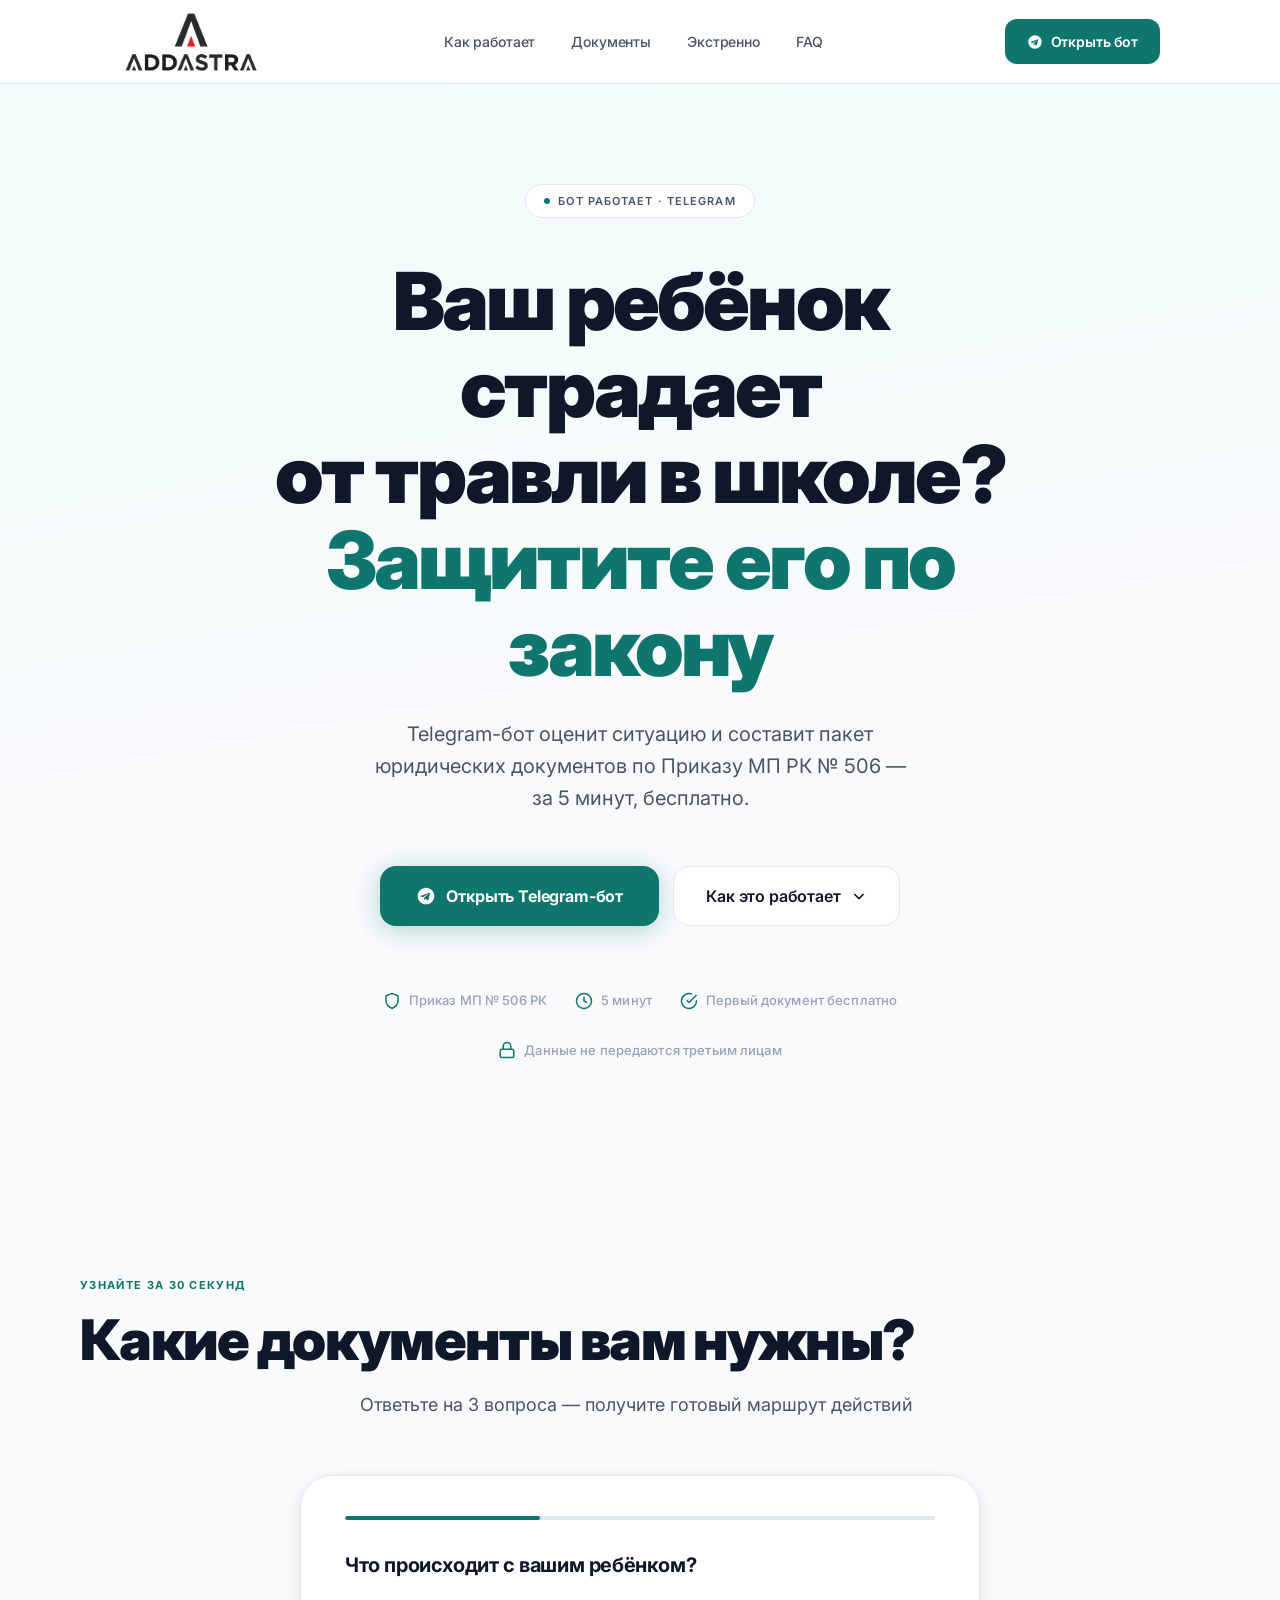
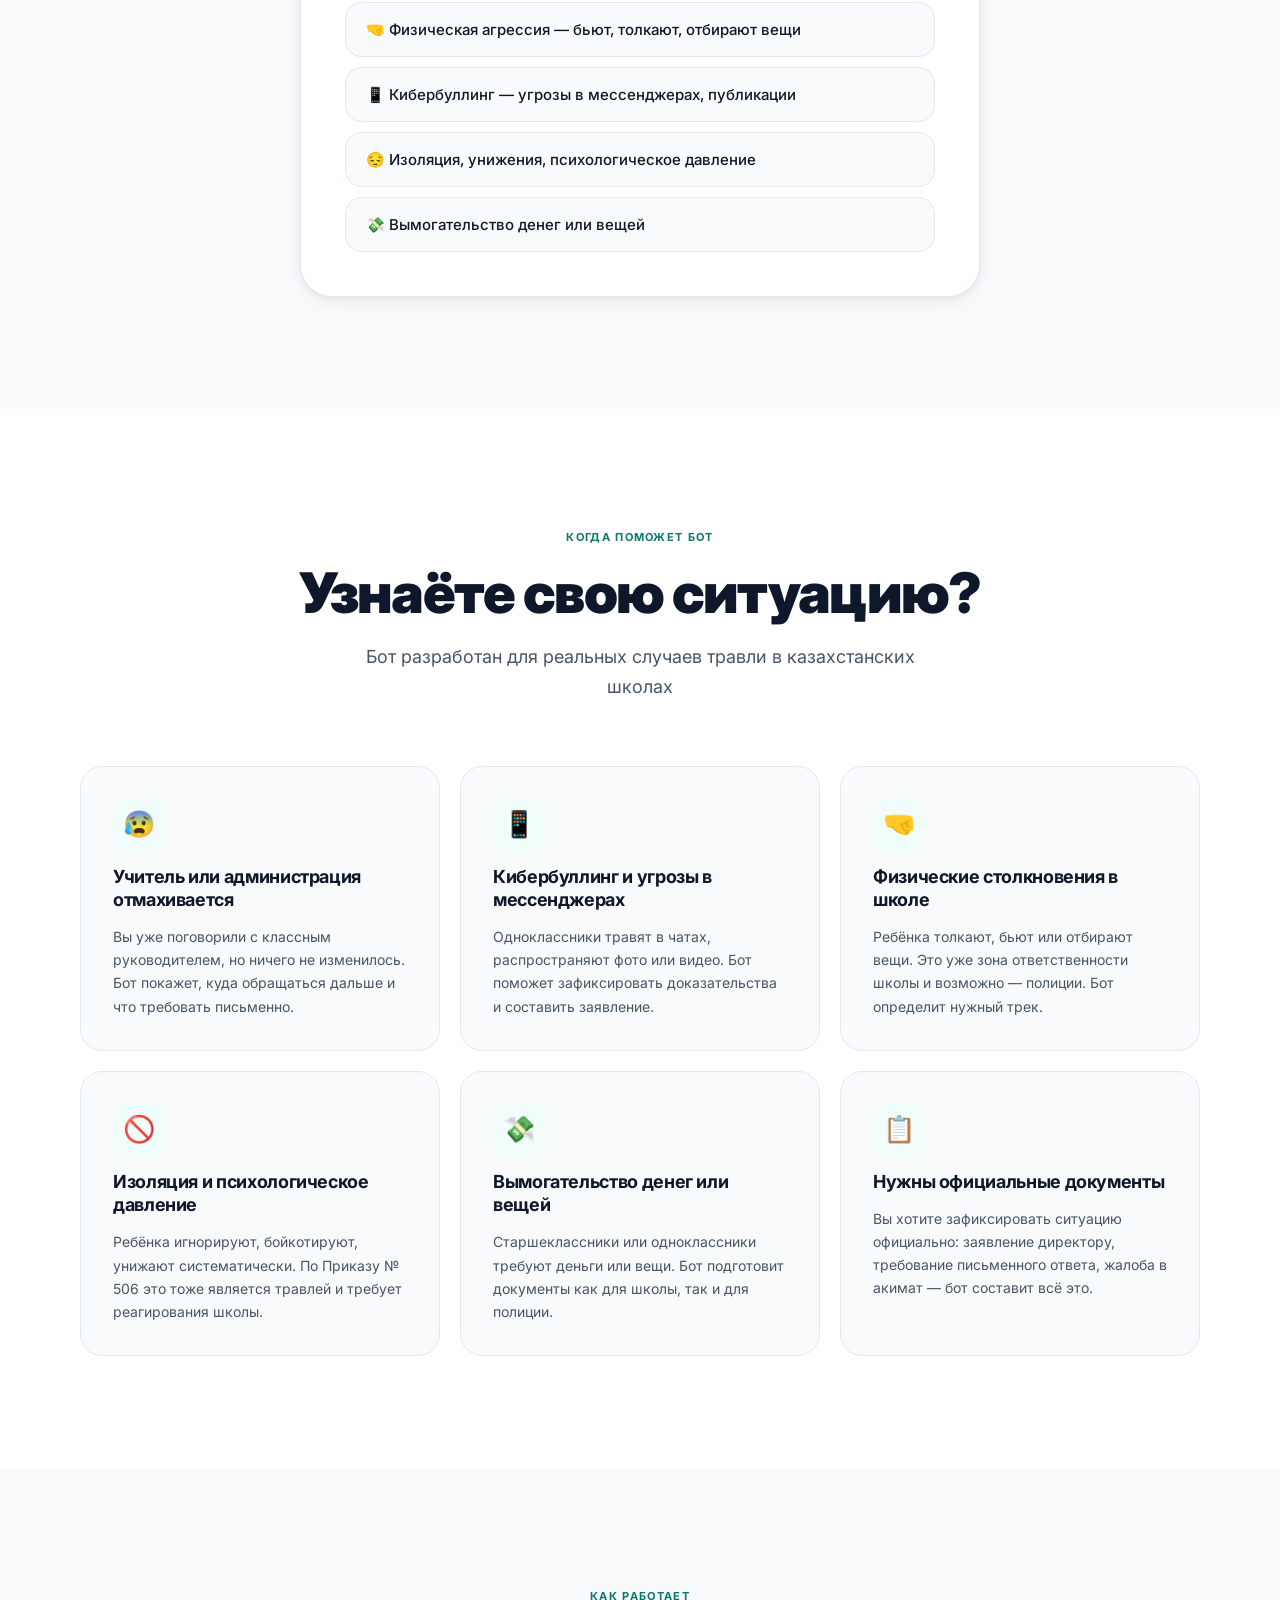
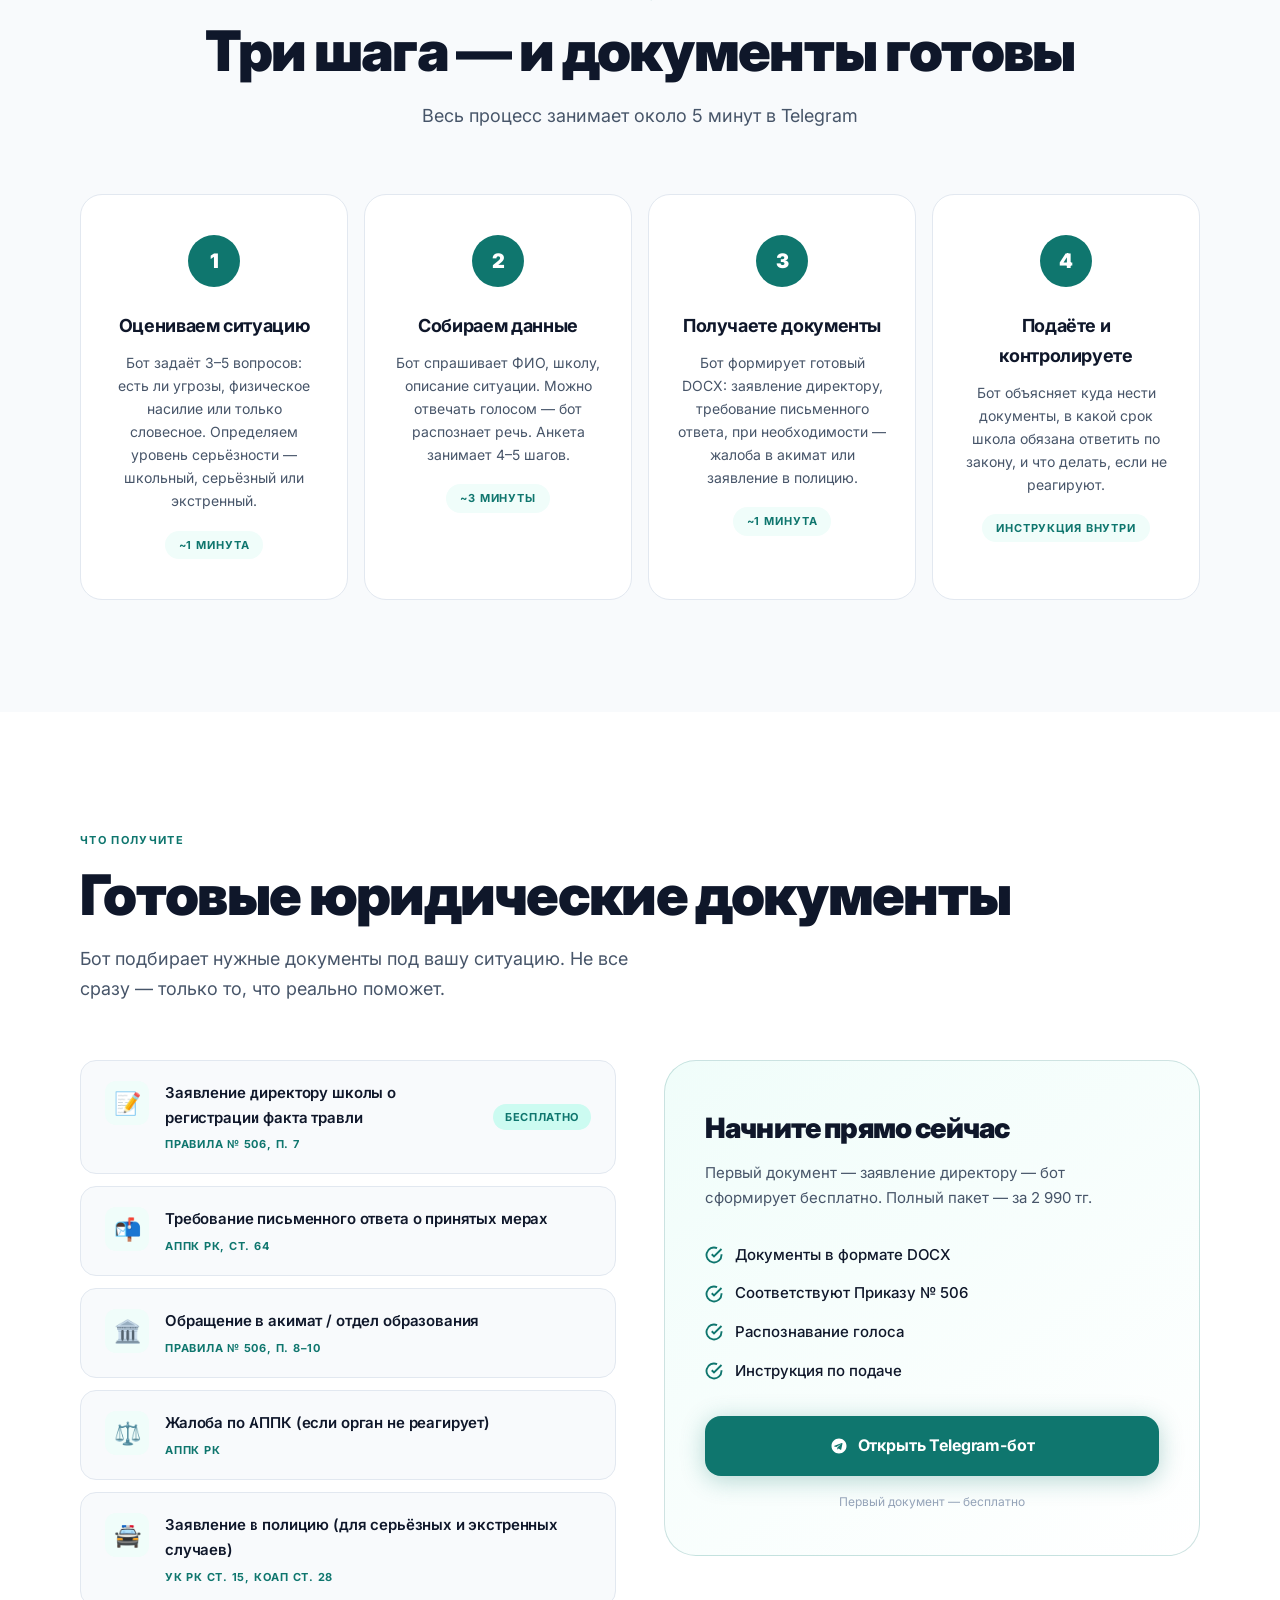
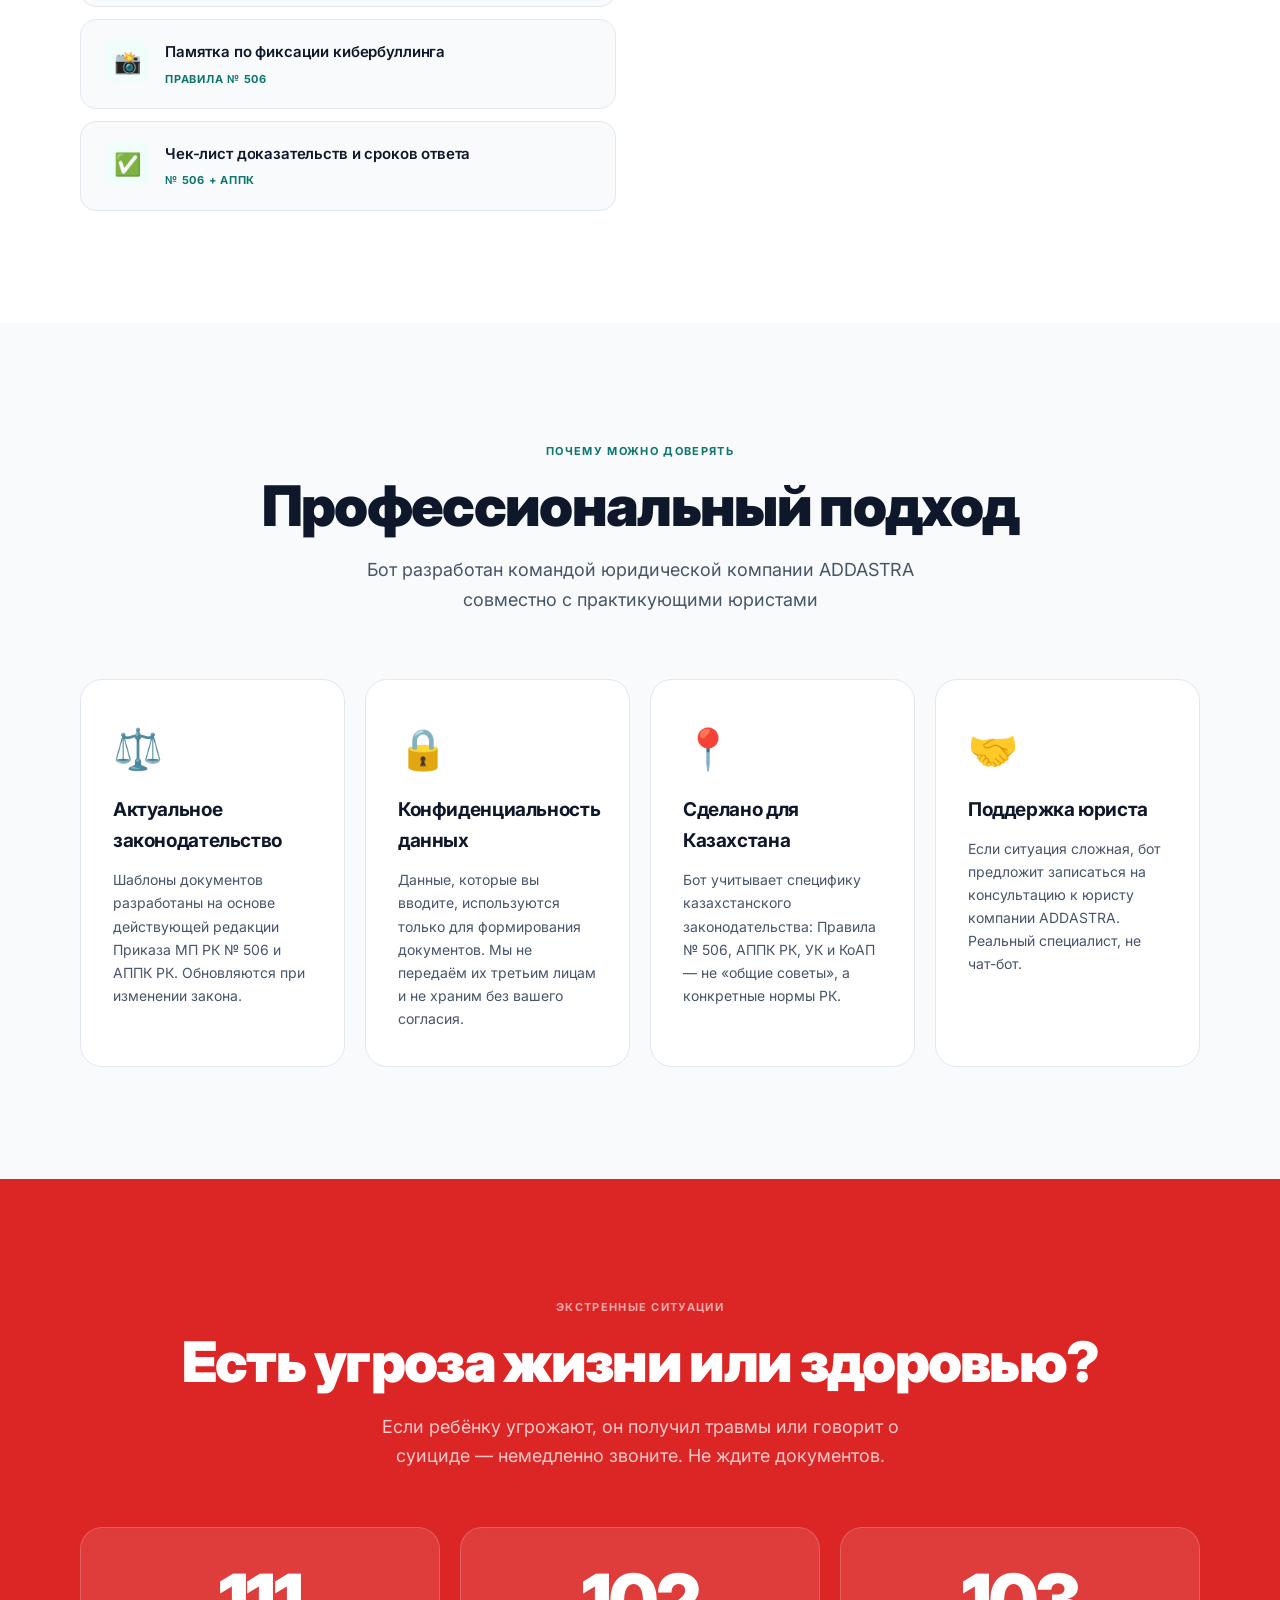
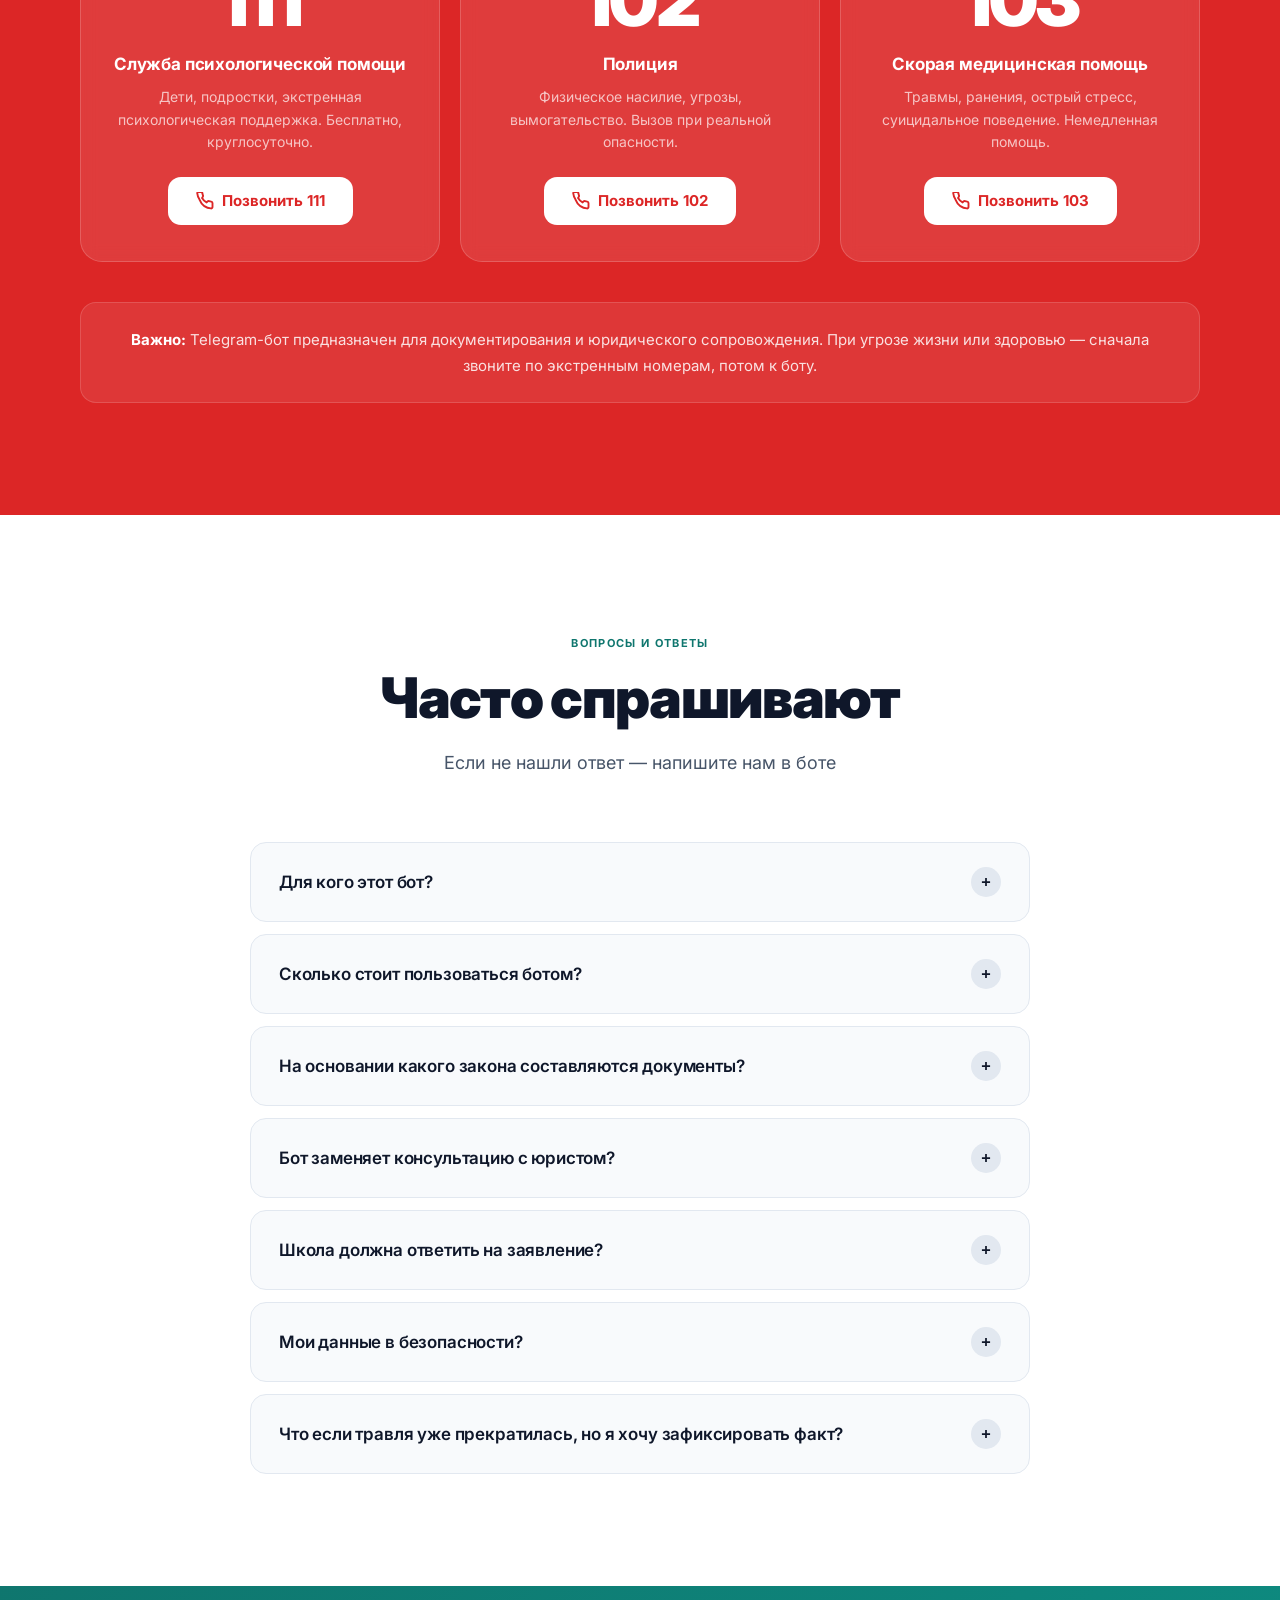
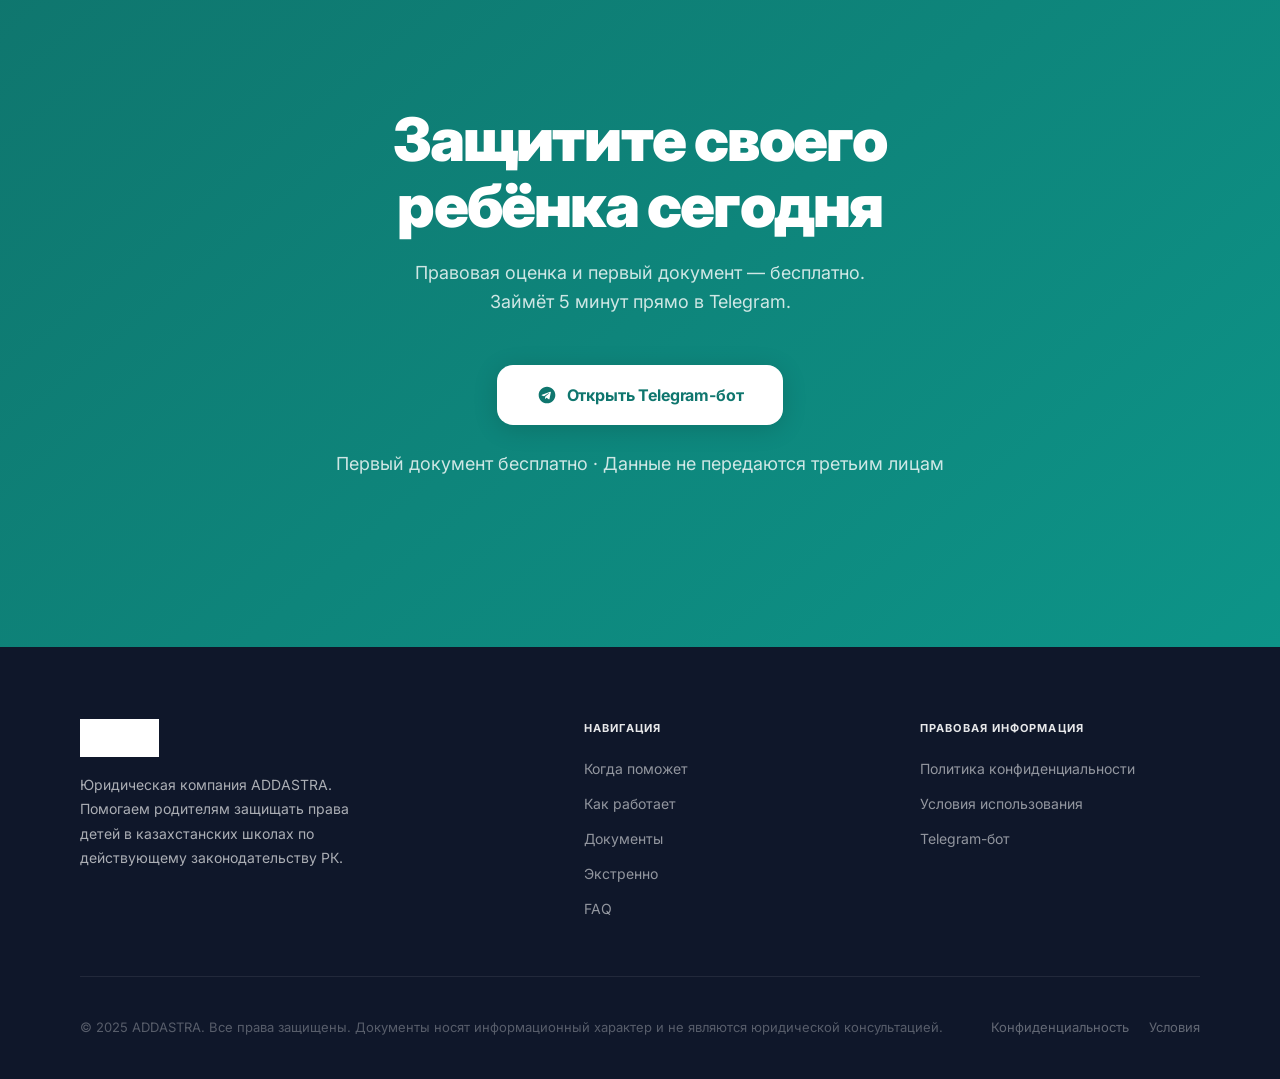
==== commit 445731b4: "Growth iteration: Doc 4, reminders, /history, route calculator, SEO pages Bot: - db.py: add reminder" ====
--- a/docs/index.html
+++ b/docs/index.html
@@ -167,6 +167,67 @@
   </div>
 </section>
 
+<!-- ==================== CALCULATOR ==================== -->
+<section class="calc" id="calc" aria-labelledby="calc-heading">
+  <div class="section-inner">
+    <div class="calc__header text-center">
+      <span class="section-label">Узнайте за 30 секунд</span>
+      <h2 class="section-title" id="calc-heading">Какие документы вам нужны?</h2>
+      <p class="section-sub" style="margin:0 auto;">Ответьте на 3 вопроса — получите готовый маршрут действий</p>
+    </div>
+
+    <div class="calc__widget" id="calcWidget">
+      <!-- Step 1 -->
+      <div class="calc__step" id="calcStep1">
+        <div class="calc__progress"><span class="calc__progress-bar" style="width:33%"></span></div>
+        <p class="calc__q">Что происходит с вашим ребёнком?</p>
+        <div class="calc__options">
+          <button class="calc__opt" data-step="1" data-val="physical">🤜 Физическая агрессия — бьют, толкают, отбирают вещи</button>
+          <button class="calc__opt" data-step="1" data-val="cyber">📱 Кибербуллинг — угрозы в мессенджерах, публикации</button>
+          <button class="calc__opt" data-step="1" data-val="psycho">😔 Изоляция, унижения, психологическое давление</button>
+          <button class="calc__opt" data-step="1" data-val="extortion">💸 Вымогательство денег или вещей</button>
+        </div>
+      </div>
+
+      <!-- Step 2 -->
+      <div class="calc__step" id="calcStep2" hidden>
+        <div class="calc__progress"><span class="calc__progress-bar" style="width:66%"></span></div>
+        <p class="calc__q">Вы уже обращались в школу?</p>
+        <div class="calc__options">
+          <button class="calc__opt" data-step="2" data-val="first">Нет, обращаюсь впервые</button>
+          <button class="calc__opt" data-step="2" data-val="verbal">Да, устно — ничего не изменилось</button>
+          <button class="calc__opt" data-step="2" data-val="written">Да, письменно — школа проигнорировала</button>
+        </div>
+      </div>
+
+      <!-- Step 3 -->
+      <div class="calc__step" id="calcStep3" hidden>
+        <div class="calc__progress"><span class="calc__progress-bar" style="width:100%"></span></div>
+        <p class="calc__q">Есть ли прямая угроза жизни или здоровью?</p>
+        <div class="calc__options">
+          <button class="calc__opt" data-step="3" data-val="danger">Да — ребёнок получил травмы или есть угрозы</button>
+          <button class="calc__opt" data-step="3" data-val="safe">Нет — ситуация серьёзная, но острой угрозы нет</button>
+        </div>
+      </div>
+
+      <!-- Result -->
+      <div class="calc__result" id="calcResult" hidden>
+        <div class="calc__result-inner">
+          <div class="calc__result-icon" id="calcIcon">📋</div>
+          <h3 class="calc__result-title" id="calcTitle">Ваш маршрут</h3>
+          <p class="calc__result-sub" id="calcSub"></p>
+          <div class="calc__result-docs" id="calcDocs"></div>
+          <a href="https://t.me/bulling_help_kz_bot" class="btn-primary calc__result-btn" target="_blank" rel="noopener noreferrer" data-analytics="calc-cta">
+            <svg width="18" height="18" viewBox="0 0 24 24" fill="currentColor"><path d="M12 2C6.48 2 2 6.48 2 12s4.48 10 10 10 10-4.48 10-10S17.52 2 12 2zm4.64 6.8l-1.68 7.92c-.12.56-.46.7-.94.44l-2.6-1.92-1.26 1.22c-.14.14-.26.26-.52.26l.18-2.64 4.74-4.28c.2-.18-.04-.28-.32-.1l-5.86 3.7-2.52-.8c-.55-.17-.56-.55.12-.81l9.82-3.79c.46-.16.86.11.84.8z"/></svg>
+            Получить документы в боте
+          </a>
+          <button class="calc__restart" id="calcRestart">← Начать заново</button>
+        </div>
+      </div>
+    </div>
+  </div>
+</section>
+
 <!-- ==================== WHEN ==================== -->
 <section class="when" id="when" aria-labelledby="when-heading">
   <div class="section-inner">
--- a/docs/styles.css
+++ b/docs/styles.css
@@ -2,10 +2,8 @@
    БУЛЛИНГ СТОП КЗ — styles.css
    ===================================================== */
 
-/* --- Google Fonts --- */
-@import url('https://fonts.googleapis.com/css2?family=Inter:wght@400;500;600;700;800&display=swap');
-
-/* --- CSS Variables --- */
+@import url('https://fonts.googleapis.com/css2?family=Inter:wght@400;500;600;700;800;900&display=swap');
+
 :root {
   --primary: #0F766E;
   --primary-dark: #0D5F58;
@@ -15,23 +13,17 @@
   --surface: #FFFFFF;
   --surface-soft: #F0FDFA;
   --danger: #DC2626;
-  --danger-soft: #FEF2F2;
-  --amber: #D97706;
-  --amber-soft: #FFFBEB;
   --text-primary: #0F172A;
   --text-secondary: #475569;
   --text-muted: #94A3B8;
   --border: #E2E8F0;
-  --border-soft: #F1F5F9;
-  --shadow-sm: 0 1px 3px rgba(0,0,0,.07), 0 1px 2px rgba(0,0,0,.05);
-  --shadow-md: 0 4px 16px rgba(0,0,0,.08), 0 2px 6px rgba(0,0,0,.05);
-  --shadow-lg: 0 10px 40px rgba(0,0,0,.10), 0 4px 12px rgba(0,0,0,.06);
-  --radius-sm: 10px;
+  --shadow-md: 0 4px 20px rgba(0,0,0,.07), 0 2px 6px rgba(0,0,0,.04);
+  --shadow-lg: 0 12px 48px rgba(0,0,0,.10), 0 4px 12px rgba(0,0,0,.05);
   --radius: 16px;
-  --radius-lg: 20px;
-  --radius-xl: 28px;
-  --max-w: 1100px;
-  --nav-h: 68px;
+  --radius-lg: 22px;
+  --radius-xl: 32px;
+  --max-w: 1120px;
+  --nav-h: 84px;
 }
 
 /* --- Reset --- */
@@ -39,11 +31,12 @@
 html { scroll-behavior: smooth; -webkit-text-size-adjust: 100%; }
 body {
   font-family: 'Inter', -apple-system, BlinkMacSystemFont, sans-serif;
-  font-size: 16px;
-  line-height: 1.6;
+  font-size: 17px;
+  line-height: 1.65;
   color: var(--text-primary);
   background: var(--bg);
   -webkit-font-smoothing: antialiased;
+  -moz-osx-font-smoothing: grayscale;
 }
 img { display: block; max-width: 100%; }
 a { color: inherit; text-decoration: none; }
@@ -61,42 +54,35 @@
   top: 0;
   z-index: 100;
   height: var(--nav-h);
-  background: rgba(255,255,255,.95);
-  backdrop-filter: blur(12px);
-  -webkit-backdrop-filter: blur(12px);
+  background: rgba(255,255,255,.92);
+  backdrop-filter: blur(16px);
+  -webkit-backdrop-filter: blur(16px);
   border-bottom: 1px solid var(--border);
   display: flex;
   align-items: center;
+  transition: box-shadow .2s;
 }
 .nav__inner {
   max-width: var(--max-w);
   width: 100%;
   margin: 0 auto;
-  padding: 0 24px;
+  padding: 0 40px;
   display: flex;
   align-items: center;
   justify-content: space-between;
   gap: 16px;
 }
-.nav__logo {
-  display: flex;
-  align-items: center;
-  gap: 10px;
-  flex-shrink: 0;
-}
-.nav__logo img { height: 36px; width: auto; }
-.nav__links {
-  display: flex;
-  align-items: center;
-  gap: 8px;
-}
+.nav__logo { display: flex; align-items: center; flex-shrink: 0; }
+.nav__logo img { height: 68px; width: auto; }
+.nav__links { display: flex; align-items: center; gap: 4px; }
 .nav__link {
   font-size: 14px;
   font-weight: 500;
   color: var(--text-secondary);
-  padding: 8px 14px;
-  border-radius: var(--radius-sm);
+  padding: 8px 16px;
+  border-radius: 10px;
   transition: color .2s, background .2s;
+  letter-spacing: -.01em;
 }
 .nav__link:hover { color: var(--primary); background: var(--surface-soft); }
 .nav__cta {
@@ -107,112 +93,130 @@
   color: #fff;
   font-size: 14px;
   font-weight: 600;
-  padding: 10px 20px;
+  padding: 11px 22px;
   border-radius: 12px;
   transition: background .2s, transform .15s;
   white-space: nowrap;
+  letter-spacing: -.01em;
 }
 .nav__cta:hover { background: var(--primary-dark); transform: translateY(-1px); }
-.nav__cta svg { flex-shrink: 0; }
 
 /* ===================== HERO ===================== */
 .hero {
-  background: linear-gradient(160deg, var(--surface-soft) 0%, var(--bg) 60%);
-  padding: 80px 24px 72px;
+  background: linear-gradient(170deg, var(--surface-soft) 0%, var(--bg) 55%);
+  padding: 100px 40px 96px;
   text-align: center;
 }
-.hero__inner { max-width: 760px; margin: 0 auto; }
+.hero__inner { max-width: 820px; margin: 0 auto; }
+
 .hero__badge {
   display: inline-flex;
   align-items: center;
   gap: 8px;
-  background: var(--primary-soft);
-  color: var(--primary-dark);
-  font-size: 13px;
+  background: var(--surface);
+  color: var(--text-secondary);
+  font-family: 'Inter', monospace;
+  font-size: 11px;
   font-weight: 600;
-  padding: 6px 16px;
+  letter-spacing: .1em;
+  text-transform: uppercase;
+  padding: 7px 18px;
   border-radius: 100px;
-  margin-bottom: 28px;
-  border: 1px solid rgba(15,118,110,.15);
+  margin-bottom: 40px;
+  border: 1px solid var(--border);
 }
 .hero__badge-dot {
-  width: 7px; height: 7px;
+  width: 6px; height: 6px;
   border-radius: 50%;
   background: var(--primary);
   animation: pulse 2s ease-in-out infinite;
 }
 @keyframes pulse {
   0%, 100% { opacity: 1; transform: scale(1); }
-  50% { opacity: .6; transform: scale(1.3); }
-}
+  50% { opacity: .5; transform: scale(1.4); }
+}
+
 .hero h1 {
-  font-size: clamp(32px, 5vw, 52px);
-  line-height: 1.15;
-  font-weight: 800;
+  font-size: clamp(44px, 7vw, 80px);
+  line-height: 1.08;
+  font-weight: 900;
   color: var(--text-primary);
-  letter-spacing: -.02em;
-  margin-bottom: 20px;
+  letter-spacing: -.035em;
+  margin-bottom: 28px;
 }
 .hero h1 span { color: var(--primary); }
+
 .hero__sub {
-  font-size: clamp(17px, 2.5vw, 20px);
+  font-size: clamp(17px, 2vw, 20px);
   color: var(--text-secondary);
-  line-height: 1.55;
-  max-width: 600px;
-  margin: 0 auto 40px;
-}
+  line-height: 1.6;
+  max-width: 560px;
+  margin: 0 auto 52px;
+  font-weight: 400;
+}
+
 .hero__actions {
   display: flex;
   flex-wrap: wrap;
-  gap: 12px;
-  justify-content: center;
-  margin-bottom: 48px;
-}
+  gap: 14px;
+  justify-content: center;
+  margin-bottom: 64px;
+}
+
 .btn-primary {
   display: inline-flex;
   align-items: center;
   justify-content: center;
   gap: 10px;
-  height: 56px;
-  padding: 0 32px;
+  height: 60px;
+  padding: 0 36px;
   background: var(--primary);
   color: #fff;
   font-size: 16px;
-  font-weight: 600;
-  border-radius: 14px;
+  font-weight: 700;
+  border-radius: 16px;
   border: none;
   transition: background .2s, transform .15s, box-shadow .2s;
-  box-shadow: 0 4px 20px rgba(15,118,110,.3);
+  box-shadow: 0 4px 24px rgba(15,118,110,.3);
   text-decoration: none;
   cursor: pointer;
+  letter-spacing: -.01em;
 }
 .btn-primary:hover {
   background: var(--primary-dark);
   transform: translateY(-2px);
-  box-shadow: 0 8px 28px rgba(15,118,110,.35);
+  box-shadow: 0 10px 32px rgba(15,118,110,.35);
 }
 .btn-primary:active { transform: translateY(0); }
+
 .btn-secondary {
   display: inline-flex;
   align-items: center;
   justify-content: center;
   gap: 10px;
-  height: 56px;
-  padding: 0 28px;
+  height: 60px;
+  padding: 0 32px;
   background: var(--surface);
   color: var(--text-primary);
   font-size: 16px;
   font-weight: 600;
-  border-radius: 14px;
+  border-radius: 16px;
   border: 1.5px solid var(--border);
   transition: border-color .2s, background .2s, transform .15s;
   text-decoration: none;
-}
-.btn-secondary:hover { border-color: var(--primary); color: var(--primary); background: var(--surface-soft); transform: translateY(-1px); }
+  letter-spacing: -.01em;
+}
+.btn-secondary:hover {
+  border-color: var(--primary);
+  color: var(--primary);
+  background: var(--surface-soft);
+  transform: translateY(-1px);
+}
+
 .hero__trust {
   display: flex;
   flex-wrap: wrap;
-  gap: 24px;
+  gap: 28px;
   justify-content: center;
   align-items: center;
 }
@@ -220,192 +224,293 @@
   display: flex;
   align-items: center;
   gap: 8px;
-  font-size: 14px;
-  color: var(--text-secondary);
+  font-size: 13px;
   font-weight: 500;
+  color: var(--text-muted);
+  letter-spacing: .01em;
 }
 .hero__trust-item svg { color: var(--primary); flex-shrink: 0; }
 
 /* ===================== SECTION BASICS ===================== */
-section { padding: 72px 24px; }
+section { padding: 112px 40px; }
 .section-inner { max-width: var(--max-w); margin: 0 auto; }
+
 .section-label {
   display: inline-block;
-  font-size: 12px;
-  font-weight: 700;
-  letter-spacing: .08em;
+  font-family: 'Inter', monospace;
+  font-size: 11px;
+  font-weight: 700;
+  letter-spacing: .12em;
   text-transform: uppercase;
   color: var(--primary);
-  margin-bottom: 12px;
-}
+  margin-bottom: 16px;
+}
+
 .section-title {
-  font-size: clamp(26px, 3.5vw, 38px);
-  font-weight: 800;
-  line-height: 1.2;
+  font-size: clamp(36px, 5vw, 56px);
+  font-weight: 900;
+  line-height: 1.1;
+  color: var(--text-primary);
+  letter-spacing: -.03em;
+  margin-bottom: 18px;
+}
+
+.section-sub {
+  font-size: 18px;
+  color: var(--text-secondary);
+  line-height: 1.65;
+  max-width: 560px;
+  font-weight: 400;
+}
+
+/* ===================== CALCULATOR ===================== */
+.calc { background: var(--bg); }
+.calc__header { margin-bottom: 56px; }
+.calc__widget {
+  max-width: 680px;
+  margin: 0 auto;
+  background: var(--surface);
+  border: 1.5px solid var(--border);
+  border-radius: var(--radius-xl);
+  overflow: hidden;
+  box-shadow: var(--shadow-md);
+}
+.calc__step, .calc__result { padding: 40px 44px 44px; }
+.calc__progress {
+  height: 4px;
+  background: var(--border);
+  border-radius: 100px;
+  margin-bottom: 32px;
+  overflow: hidden;
+}
+.calc__progress-bar {
+  display: block;
+  height: 100%;
+  background: var(--primary);
+  border-radius: 100px;
+  transition: width .4s ease;
+}
+.calc__q {
+  font-size: 20px;
+  font-weight: 700;
   color: var(--text-primary);
   letter-spacing: -.02em;
-  margin-bottom: 14px;
-}
-.section-sub {
-  font-size: 17px;
-  color: var(--text-secondary);
-  line-height: 1.6;
-  max-width: 580px;
+  margin-bottom: 24px;
+  line-height: 1.3;
+}
+.calc__options { display: flex; flex-direction: column; gap: 10px; }
+.calc__opt {
+  width: 100%;
+  text-align: left;
+  padding: 16px 20px;
+  border: 1.5px solid var(--border);
+  border-radius: var(--radius);
+  font-size: 15px;
+  font-weight: 500;
+  color: var(--text-primary);
+  background: var(--bg);
+  cursor: pointer;
+  transition: border-color .2s, background .2s, transform .15s;
+  line-height: 1.4;
+}
+.calc__opt:hover {
+  border-color: var(--primary);
+  background: var(--surface-soft);
+  transform: translateX(4px);
+}
+.calc__result-inner { text-align: center; }
+.calc__result-icon { font-size: 52px; margin-bottom: 16px; }
+.calc__result-title {
+  font-size: 24px;
+  font-weight: 800;
+  letter-spacing: -.02em;
+  margin-bottom: 10px;
+}
+.calc__result-sub { font-size: 15px; color: var(--text-secondary); margin-bottom: 24px; line-height: 1.6; }
+.calc__result-docs {
+  display: flex;
+  flex-direction: column;
+  gap: 8px;
+  margin-bottom: 28px;
+  text-align: left;
+}
+.calc__doc-item {
+  display: flex;
+  align-items: center;
+  gap: 10px;
+  font-size: 14px;
+  font-weight: 500;
+  color: var(--text-primary);
+  padding: 10px 14px;
+  background: var(--surface-soft);
+  border-radius: 10px;
+}
+.calc__doc-item span { font-size: 18px; flex-shrink: 0; }
+.calc__result-btn { width: 100%; justify-content: center; margin-bottom: 14px; }
+.calc__restart {
+  font-size: 13px;
+  color: var(--text-muted);
+  text-decoration: underline;
+  cursor: pointer;
+  transition: color .2s;
+}
+.calc__restart:hover { color: var(--text-secondary); }
+
+@media (max-width: 640px) {
+  .calc__step, .calc__result { padding: 28px 20px 32px; }
+  .calc__q { font-size: 17px; }
 }
 
 /* ===================== WHEN ===================== */
 .when { background: var(--surface); }
-.when__header { text-align: center; margin-bottom: 48px; }
+.when__header { text-align: center; margin-bottom: 64px; }
 .when__header .section-sub { margin: 0 auto; }
 .when__grid {
   display: grid;
-  grid-template-columns: repeat(auto-fit, minmax(260px, 1fr));
+  grid-template-columns: repeat(auto-fit, minmax(280px, 1fr));
   gap: 20px;
 }
 .when-card {
   background: var(--bg);
   border: 1.5px solid var(--border);
   border-radius: var(--radius-lg);
-  padding: 28px;
+  padding: 32px;
   display: flex;
   flex-direction: column;
-  gap: 12px;
-  transition: border-color .2s, box-shadow .2s, transform .2s;
+  gap: 14px;
+  transition: border-color .25s, box-shadow .25s, transform .25s;
 }
 .when-card:hover {
   border-color: var(--primary-light);
   box-shadow: var(--shadow-md);
-  transform: translateY(-3px);
+  transform: translateY(-4px);
 }
 .when-card__icon {
-  width: 48px; height: 48px;
+  width: 52px; height: 52px;
   background: var(--surface-soft);
-  border-radius: 12px;
-  display: flex;
-  align-items: center;
-  justify-content: center;
-  font-size: 24px;
-}
-.when-card__title { font-size: 17px; font-weight: 700; color: var(--text-primary); }
-.when-card__desc { font-size: 14px; color: var(--text-secondary); line-height: 1.55; }
+  border-radius: 14px;
+  display: flex;
+  align-items: center;
+  justify-content: center;
+  font-size: 26px;
+}
+.when-card__title { font-size: 18px; font-weight: 700; color: var(--text-primary); letter-spacing: -.02em; line-height: 1.3; }
+.when-card__desc { font-size: 14px; color: var(--text-secondary); line-height: 1.65; }
 
 /* ===================== HOW IT WORKS ===================== */
 .how { background: var(--bg); }
-.how__header { text-align: center; margin-bottom: 48px; }
+.how__header { text-align: center; margin-bottom: 64px; }
 .how__header .section-sub { margin: 0 auto; }
 .how__steps {
   display: grid;
-  grid-template-columns: repeat(auto-fit, minmax(220px, 1fr));
-  gap: 8px;
-  position: relative;
+  grid-template-columns: repeat(auto-fit, minmax(240px, 1fr));
+  gap: 16px;
 }
 .step {
   background: var(--surface);
   border: 1.5px solid var(--border);
   border-radius: var(--radius-lg);
-  padding: 32px 24px;
+  padding: 40px 28px;
   text-align: center;
-  position: relative;
-  transition: border-color .2s, box-shadow .2s;
-}
-.step:hover { border-color: var(--primary-light); box-shadow: var(--shadow-md); }
+  transition: border-color .2s, box-shadow .2s, transform .2s;
+}
+.step:hover { border-color: var(--primary-light); box-shadow: var(--shadow-md); transform: translateY(-3px); }
 .step__num {
-  width: 44px; height: 44px;
+  width: 52px; height: 52px;
   background: var(--primary);
   color: #fff;
-  font-size: 18px;
-  font-weight: 800;
+  font-size: 20px;
+  font-weight: 900;
   border-radius: 50%;
   display: flex;
   align-items: center;
   justify-content: center;
-  margin: 0 auto 20px;
-}
-.step__title { font-size: 16px; font-weight: 700; margin-bottom: 8px; }
-.step__desc { font-size: 14px; color: var(--text-secondary); line-height: 1.55; }
+  margin: 0 auto 24px;
+}
+.step__title { font-size: 18px; font-weight: 700; margin-bottom: 10px; letter-spacing: -.02em; }
+.step__desc { font-size: 14px; color: var(--text-secondary); line-height: 1.65; }
 .step__time {
   display: inline-block;
-  margin-top: 14px;
-  font-size: 12px;
-  font-weight: 600;
+  margin-top: 18px;
+  font-size: 11px;
+  font-weight: 700;
+  letter-spacing: .08em;
+  text-transform: uppercase;
   color: var(--primary);
   background: var(--surface-soft);
-  padding: 4px 12px;
+  padding: 5px 14px;
   border-radius: 100px;
 }
 
 /* ===================== DOCUMENTS ===================== */
 .docs-section { background: var(--surface); }
-.docs-section__header { margin-bottom: 48px; }
+.docs-section__header { margin-bottom: 56px; }
 .docs-layout {
   display: grid;
   grid-template-columns: 1fr 1fr;
-  gap: 40px;
+  gap: 48px;
   align-items: start;
 }
-.docs-list {
-  display: flex;
-  flex-direction: column;
-  gap: 10px;
-}
+.docs-list { display: flex; flex-direction: column; gap: 12px; }
 .doc-item {
   display: flex;
   align-items: flex-start;
-  gap: 14px;
+  gap: 16px;
   background: var(--bg);
   border: 1.5px solid var(--border);
   border-radius: var(--radius);
-  padding: 18px 20px;
+  padding: 20px 24px;
   transition: border-color .2s, background .2s;
 }
 .doc-item:hover { border-color: var(--primary-light); background: var(--surface-soft); }
 .doc-item__icon {
-  width: 40px; height: 40px;
+  width: 44px; height: 44px;
   background: var(--surface-soft);
-  border-radius: 10px;
+  border-radius: 11px;
   display: flex;
   align-items: center;
   justify-content: center;
   flex-shrink: 0;
-  font-size: 20px;
-}
-.doc-item__body {}
-.doc-item__title { font-size: 15px; font-weight: 600; margin-bottom: 4px; }
-.doc-item__law { font-size: 12px; color: var(--primary); font-weight: 500; }
+  font-size: 22px;
+}
+.doc-item__title { font-size: 15px; font-weight: 600; margin-bottom: 5px; letter-spacing: -.01em; }
+.doc-item__law {
+  font-size: 11px;
+  font-weight: 700;
+  letter-spacing: .07em;
+  text-transform: uppercase;
+  color: var(--primary);
+}
 .doc-item__free {
   margin-left: auto;
   align-self: center;
   font-size: 11px;
   font-weight: 700;
+  letter-spacing: .06em;
+  text-transform: uppercase;
   color: var(--primary);
   background: var(--primary-soft);
-  padding: 3px 10px;
+  padding: 4px 12px;
   border-radius: 100px;
   white-space: nowrap;
   flex-shrink: 0;
 }
-.docs-side {}
 .docs-side__card {
-  background: linear-gradient(135deg, var(--surface-soft) 0%, #fff 100%);
+  background: linear-gradient(145deg, var(--surface-soft) 0%, #fff 100%);
   border: 1.5px solid rgba(15,118,110,.2);
   border-radius: var(--radius-xl);
-  padding: 36px 32px;
+  padding: 44px 40px;
   position: sticky;
-  top: calc(var(--nav-h) + 20px);
-}
-.docs-side__title { font-size: 22px; font-weight: 800; margin-bottom: 8px; }
-.docs-side__sub { font-size: 14px; color: var(--text-secondary); margin-bottom: 28px; line-height: 1.55; }
-.docs-side__features {
-  display: flex;
-  flex-direction: column;
+  top: calc(var(--nav-h) + 24px);
+}
+.docs-side__title { font-size: 28px; font-weight: 900; margin-bottom: 10px; letter-spacing: -.03em; }
+.docs-side__sub { font-size: 15px; color: var(--text-secondary); margin-bottom: 32px; line-height: 1.65; }
+.docs-side__features { display: flex; flex-direction: column; gap: 14px; margin-bottom: 32px; }
+.docs-side__feat {
+  display: flex;
+  align-items: center;
   gap: 12px;
-  margin-bottom: 28px;
-}
-.docs-side__feat {
-  display: flex;
-  align-items: center;
-  gap: 10px;
-  font-size: 14px;
+  font-size: 15px;
   font-weight: 500;
 }
 .docs-side__feat svg { color: var(--primary); flex-shrink: 0; }
@@ -414,104 +519,108 @@
 
 /* ===================== TRUST ===================== */
 .trust { background: var(--bg); }
-.trust__header { text-align: center; margin-bottom: 48px; }
+.trust__header { text-align: center; margin-bottom: 64px; }
 .trust__header .section-sub { margin: 0 auto; }
 .trust__grid {
   display: grid;
-  grid-template-columns: repeat(auto-fit, minmax(240px, 1fr));
+  grid-template-columns: repeat(auto-fit, minmax(250px, 1fr));
   gap: 20px;
 }
 .trust-card {
   background: var(--surface);
   border: 1.5px solid var(--border);
   border-radius: var(--radius-lg);
-  padding: 28px;
+  padding: 36px 32px;
   display: flex;
   flex-direction: column;
-  gap: 10px;
-}
-.trust-card__icon { font-size: 36px; }
-.trust-card__title { font-size: 17px; font-weight: 700; }
-.trust-card__desc { font-size: 14px; color: var(--text-secondary); line-height: 1.55; }
+  gap: 12px;
+  transition: box-shadow .2s, transform .2s;
+}
+.trust-card:hover { box-shadow: var(--shadow-md); transform: translateY(-3px); }
+.trust-card__icon { font-size: 40px; }
+.trust-card__title { font-size: 19px; font-weight: 700; letter-spacing: -.02em; }
+.trust-card__desc { font-size: 14px; color: var(--text-secondary); line-height: 1.65; }
 
 /* ===================== EMERGENCY ===================== */
 .emergency {
   background: var(--danger);
-  padding: 72px 24px;
+  padding: 112px 40px;
 }
 .emergency__inner { max-width: var(--max-w); margin: 0 auto; }
-.emergency__header { text-align: center; margin-bottom: 40px; }
+.emergency__header { text-align: center; margin-bottom: 56px; }
 .emergency__header .section-title { color: #fff; }
-.emergency__header .section-sub { color: rgba(255,255,255,.8); margin: 0 auto; }
-.emergency__label { color: rgba(255,255,255,.7); }
+.emergency__header .section-sub { color: rgba(255,255,255,.75); margin: 0 auto; }
+.emergency__label { color: rgba(255,255,255,.6); }
 .emergency__cards {
   display: grid;
-  grid-template-columns: repeat(auto-fit, minmax(220px, 1fr));
-  gap: 16px;
-  margin-bottom: 32px;
+  grid-template-columns: repeat(auto-fit, minmax(240px, 1fr));
+  gap: 20px;
+  margin-bottom: 40px;
 }
 .emergency-card {
-  background: rgba(255,255,255,.12);
-  border: 1.5px solid rgba(255,255,255,.2);
+  background: rgba(255,255,255,.1);
+  border: 1.5px solid rgba(255,255,255,.18);
   border-radius: var(--radius-lg);
-  padding: 28px 24px;
+  padding: 36px 28px;
   text-align: center;
   backdrop-filter: blur(8px);
   transition: background .2s, transform .2s;
 }
-.emergency-card:hover { background: rgba(255,255,255,.18); transform: translateY(-2px); }
+.emergency-card:hover { background: rgba(255,255,255,.16); transform: translateY(-3px); }
 .emergency-card__num {
-  font-size: 48px;
-  font-weight: 800;
+  font-size: 72px;
+  font-weight: 900;
   color: #fff;
   line-height: 1;
-  margin-bottom: 10px;
+  letter-spacing: -.04em;
+  margin-bottom: 14px;
 }
 .emergency-card__title {
-  font-size: 16px;
-  font-weight: 600;
+  font-size: 17px;
+  font-weight: 700;
   color: #fff;
-  margin-bottom: 6px;
-}
-.emergency-card__desc { font-size: 13px; color: rgba(255,255,255,.75); margin-bottom: 18px; line-height: 1.5; }
+  margin-bottom: 8px;
+  letter-spacing: -.01em;
+}
+.emergency-card__desc { font-size: 14px; color: rgba(255,255,255,.7); margin-bottom: 24px; line-height: 1.6; }
 .emergency-card__btn {
   display: inline-flex;
   align-items: center;
   justify-content: center;
   gap: 8px;
-  height: 44px;
-  padding: 0 24px;
+  height: 48px;
+  padding: 0 28px;
   background: #fff;
   color: var(--danger);
   font-size: 15px;
   font-weight: 700;
-  border-radius: 12px;
+  border-radius: 13px;
   text-decoration: none;
   transition: transform .15s, box-shadow .2s;
 }
-.emergency-card__btn:hover { transform: scale(1.03); box-shadow: 0 4px 16px rgba(0,0,0,.15); }
+.emergency-card__btn:hover { transform: scale(1.04); box-shadow: 0 6px 20px rgba(0,0,0,.18); }
 .emergency__note {
-  background: rgba(255,255,255,.1);
-  border: 1px solid rgba(255,255,255,.2);
+  background: rgba(255,255,255,.08);
+  border: 1px solid rgba(255,255,255,.15);
   border-radius: var(--radius);
-  padding: 20px 28px;
+  padding: 24px 36px;
   text-align: center;
-  color: rgba(255,255,255,.9);
+  color: rgba(255,255,255,.85);
   font-size: 15px;
-  line-height: 1.6;
+  line-height: 1.7;
 }
 .emergency__note strong { color: #fff; }
 
 /* ===================== FAQ ===================== */
 .faq { background: var(--surface); }
-.faq__header { text-align: center; margin-bottom: 48px; }
+.faq__header { text-align: center; margin-bottom: 64px; }
 .faq__header .section-sub { margin: 0 auto; }
 .faq__list {
-  max-width: 760px;
+  max-width: 780px;
   margin: 0 auto;
   display: flex;
   flex-direction: column;
-  gap: 10px;
+  gap: 12px;
 }
 .faq-item {
   background: var(--bg);
@@ -527,17 +636,18 @@
   align-items: center;
   justify-content: space-between;
   gap: 16px;
-  padding: 20px 24px;
-  font-size: 16px;
+  padding: 24px 28px;
+  font-size: 17px;
   font-weight: 600;
   text-align: left;
   color: var(--text-primary);
   cursor: pointer;
   transition: color .2s;
+  letter-spacing: -.01em;
 }
 .faq-item.is-open .faq-item__q { color: var(--primary); }
 .faq-item__icon {
-  width: 28px; height: 28px;
+  width: 30px; height: 30px;
   background: var(--border);
   border-radius: 50%;
   display: flex;
@@ -546,104 +656,85 @@
   flex-shrink: 0;
   transition: background .2s, transform .3s;
 }
-.faq-item.is-open .faq-item__icon {
-  background: var(--primary);
-  transform: rotate(45deg);
-}
+.faq-item.is-open .faq-item__icon { background: var(--primary); transform: rotate(45deg); }
 .faq-item.is-open .faq-item__icon svg { color: #fff; }
-.faq-item__a {
-  max-height: 0;
-  overflow: hidden;
-  transition: max-height .35s ease;
-}
+.faq-item__a { max-height: 0; overflow: hidden; transition: max-height .35s ease; }
 .faq-item__a-inner {
-  padding: 0 24px 20px;
+  padding: 0 28px 24px;
   font-size: 15px;
   color: var(--text-secondary);
-  line-height: 1.65;
+  line-height: 1.75;
 }
 
 /* ===================== FINAL CTA ===================== */
 .final-cta {
-  background: linear-gradient(135deg, var(--primary) 0%, #0D9488 100%);
-  padding: 80px 24px;
+  background: linear-gradient(140deg, var(--primary) 0%, #0D9488 100%);
+  padding: 120px 40px;
   text-align: center;
 }
-.final-cta__inner { max-width: 640px; margin: 0 auto; }
+.final-cta__inner { max-width: 660px; margin: 0 auto; }
 .final-cta h2 {
-  font-size: clamp(28px, 4vw, 42px);
-  font-weight: 800;
+  font-size: clamp(36px, 5vw, 60px);
+  font-weight: 900;
   color: #fff;
-  line-height: 1.2;
-  letter-spacing: -.02em;
-  margin-bottom: 16px;
+  line-height: 1.1;
+  letter-spacing: -.03em;
+  margin-bottom: 20px;
 }
 .final-cta p {
-  font-size: 17px;
-  color: rgba(255,255,255,.85);
-  margin-bottom: 36px;
-  line-height: 1.6;
+  font-size: 18px;
+  color: rgba(255,255,255,.8);
+  margin-bottom: 48px;
+  line-height: 1.65;
 }
 .final-cta .btn-white {
   display: inline-flex;
   align-items: center;
   justify-content: center;
   gap: 10px;
-  height: 56px;
-  padding: 0 36px;
+  height: 60px;
+  padding: 0 40px;
   background: #fff;
   color: var(--primary);
   font-size: 16px;
   font-weight: 700;
-  border-radius: 14px;
+  border-radius: 16px;
   transition: transform .15s, box-shadow .2s;
-  box-shadow: 0 4px 20px rgba(0,0,0,.15);
-}
-.final-cta .btn-white:hover { transform: translateY(-2px); box-shadow: 0 8px 32px rgba(0,0,0,.2); }
-.final-cta__note {
-  margin-top: 20px;
-  font-size: 13px;
-  color: rgba(255,255,255,.65);
-}
+  box-shadow: 0 4px 24px rgba(0,0,0,.15);
+  letter-spacing: -.01em;
+}
+.final-cta .btn-white:hover { transform: translateY(-2px); box-shadow: 0 10px 36px rgba(0,0,0,.2); }
+.final-cta__note { margin-top: 24px; font-size: 13px; color: rgba(255,255,255,.55); }
 
 /* ===================== FOOTER ===================== */
 .footer {
   background: #0F172A;
-  padding: 56px 24px 32px;
-  color: rgba(255,255,255,.7);
-}
-.footer__inner {
-  max-width: var(--max-w);
-  margin: 0 auto;
-}
+  padding: 72px 40px 40px;
+  color: rgba(255,255,255,.65);
+}
+.footer__inner { max-width: var(--max-w); margin: 0 auto; }
 .footer__top {
   display: grid;
-  grid-template-columns: 1.5fr 1fr 1fr;
-  gap: 48px;
-  padding-bottom: 48px;
-  border-bottom: 1px solid rgba(255,255,255,.1);
-  margin-bottom: 32px;
-}
-.footer__brand {}
-.footer__logo {
-  display: flex;
-  align-items: center;
-  gap: 10px;
-  margin-bottom: 14px;
-}
-.footer__logo img { height: 36px; width: auto; filter: brightness(10); }
-.footer__brand-desc { font-size: 14px; line-height: 1.65; max-width: 280px; }
+  grid-template-columns: 1.6fr 1fr 1fr;
+  gap: 56px;
+  padding-bottom: 56px;
+  border-bottom: 1px solid rgba(255,255,255,.08);
+  margin-bottom: 40px;
+}
+.footer__logo { display: flex; align-items: center; margin-bottom: 16px; }
+.footer__logo img { height: 38px; width: auto; filter: brightness(10); }
+.footer__brand-desc { font-size: 14px; line-height: 1.75; max-width: 300px; }
 .footer__col-title {
-  font-size: 13px;
+  font-size: 11px;
   font-weight: 700;
   text-transform: uppercase;
-  letter-spacing: .06em;
-  color: #fff;
-  margin-bottom: 16px;
-}
-.footer__links { display: flex; flex-direction: column; gap: 10px; }
-.footer__link { font-size: 14px; color: rgba(255,255,255,.6); transition: color .2s; }
-.footer__link:hover { color: #fff; }
+  letter-spacing: .1em;
+  color: rgba(255,255,255,.9);
+  margin-bottom: 20px;
+}
+.footer__links { display: flex; flex-direction: column; gap: 12px; }
+.footer__link { font-size: 14px; color: rgba(255,255,255,.55); transition: color .2s; }
+.footer__link:hover { color: rgba(255,255,255,.9); }
 .footer__bottom {
   display: flex;
   flex-wrap: wrap;
@@ -651,23 +742,22 @@
   align-items: center;
   justify-content: space-between;
 }
-.footer__copy { font-size: 13px; color: rgba(255,255,255,.4); }
-.footer__legal { display: flex; gap: 16px; }
-.footer__legal-link { font-size: 13px; color: rgba(255,255,255,.45); transition: color .2s; }
-.footer__legal-link:hover { color: rgba(255,255,255,.8); }
-
-/* ===================== MOBILE STICKY CTA ===================== */
+.footer__copy { font-size: 13px; color: rgba(255,255,255,.3); }
+.footer__legal { display: flex; gap: 20px; }
+.footer__legal-link { font-size: 13px; color: rgba(255,255,255,.35); transition: color .2s; }
+.footer__legal-link:hover { color: rgba(255,255,255,.7); }
+
+/* ===================== STICKY MOBILE CTA ===================== */
 .sticky-cta {
   display: none;
   position: fixed;
-  bottom: 0;
-  left: 0; right: 0;
+  bottom: 0; left: 0; right: 0;
   z-index: 200;
-  padding: 12px 16px;
+  padding: 12px 16px 16px;
   background: rgba(255,255,255,.97);
-  backdrop-filter: blur(12px);
+  backdrop-filter: blur(16px);
   border-top: 1px solid var(--border);
-  box-shadow: 0 -4px 20px rgba(0,0,0,.08);
+  box-shadow: 0 -4px 24px rgba(0,0,0,.08);
 }
 .sticky-cta__btn {
   display: flex;
@@ -675,23 +765,31 @@
   justify-content: center;
   gap: 10px;
   width: 100%;
-  height: 52px;
+  height: 54px;
   background: var(--primary);
   color: #fff;
   font-size: 16px;
   font-weight: 700;
   border-radius: 14px;
   text-decoration: none;
+  letter-spacing: -.01em;
   transition: background .2s;
 }
 .sticky-cta__btn:active { background: var(--primary-dark); }
 
 /* ===================== UTILS ===================== */
 .sr-only { position: absolute; width: 1px; height: 1px; padding: 0; margin: -1px; overflow: hidden; clip: rect(0,0,0,0); white-space: nowrap; border: 0; }
-.text-center { text-align: center; }
-.mb-0 { margin-bottom: 0; }
 
 /* ===================== RESPONSIVE ===================== */
+@media (max-width: 1024px) {
+  .nav__inner { padding: 0 28px; }
+  section { padding: 88px 28px; }
+  .hero { padding: 80px 28px 72px; }
+  .emergency { padding: 88px 28px; }
+  .final-cta { padding: 88px 28px; }
+  .footer { padding: 64px 28px 36px; }
+}
+
 @media (max-width: 900px) {
   .docs-layout { grid-template-columns: 1fr; }
   .docs-side__card { position: static; }
@@ -700,11 +798,15 @@
 }
 
 @media (max-width: 640px) {
-  section { padding: 56px 16px; }
-  .hero { padding: 60px 16px 56px; }
-  .nav__inner { padding: 0 16px; }
+  :root { --nav-h: 64px; }
+  section { padding: 72px 20px; }
+  .hero { padding: 64px 20px 60px; }
+  .emergency { padding: 72px 20px; }
+  .final-cta { padding: 72px 20px; }
+  .footer { padding: 56px 20px 28px; }
+  .nav__inner { padding: 0 20px; }
   .nav__links { display: none; }
-  .hero__trust { gap: 16px; }
+  .hero__trust { gap: 18px; }
   .hero__actions { flex-direction: column; align-items: stretch; }
   .hero__actions .btn-primary,
   .hero__actions .btn-secondary { width: 100%; }
@@ -712,13 +814,14 @@
   .emergency__cards { grid-template-columns: 1fr; }
   .trust__grid { grid-template-columns: 1fr; }
   .when__grid { grid-template-columns: 1fr; }
-  .footer__top { grid-template-columns: 1fr; gap: 32px; }
+  .footer__top { grid-template-columns: 1fr; gap: 36px; }
   .footer__bottom { flex-direction: column; align-items: flex-start; gap: 12px; }
   .sticky-cta { display: block; }
-  body { padding-bottom: 76px; }
+  body { padding-bottom: 82px; }
 }
 
 @media (max-width: 400px) {
-  .hero h1 { font-size: 28px; }
-  .emergency-card__num { font-size: 40px; }
-}
+  .hero h1 { font-size: 38px; }
+  .section-title { font-size: 32px; }
+  .emergency-card__num { font-size: 56px; }
+}
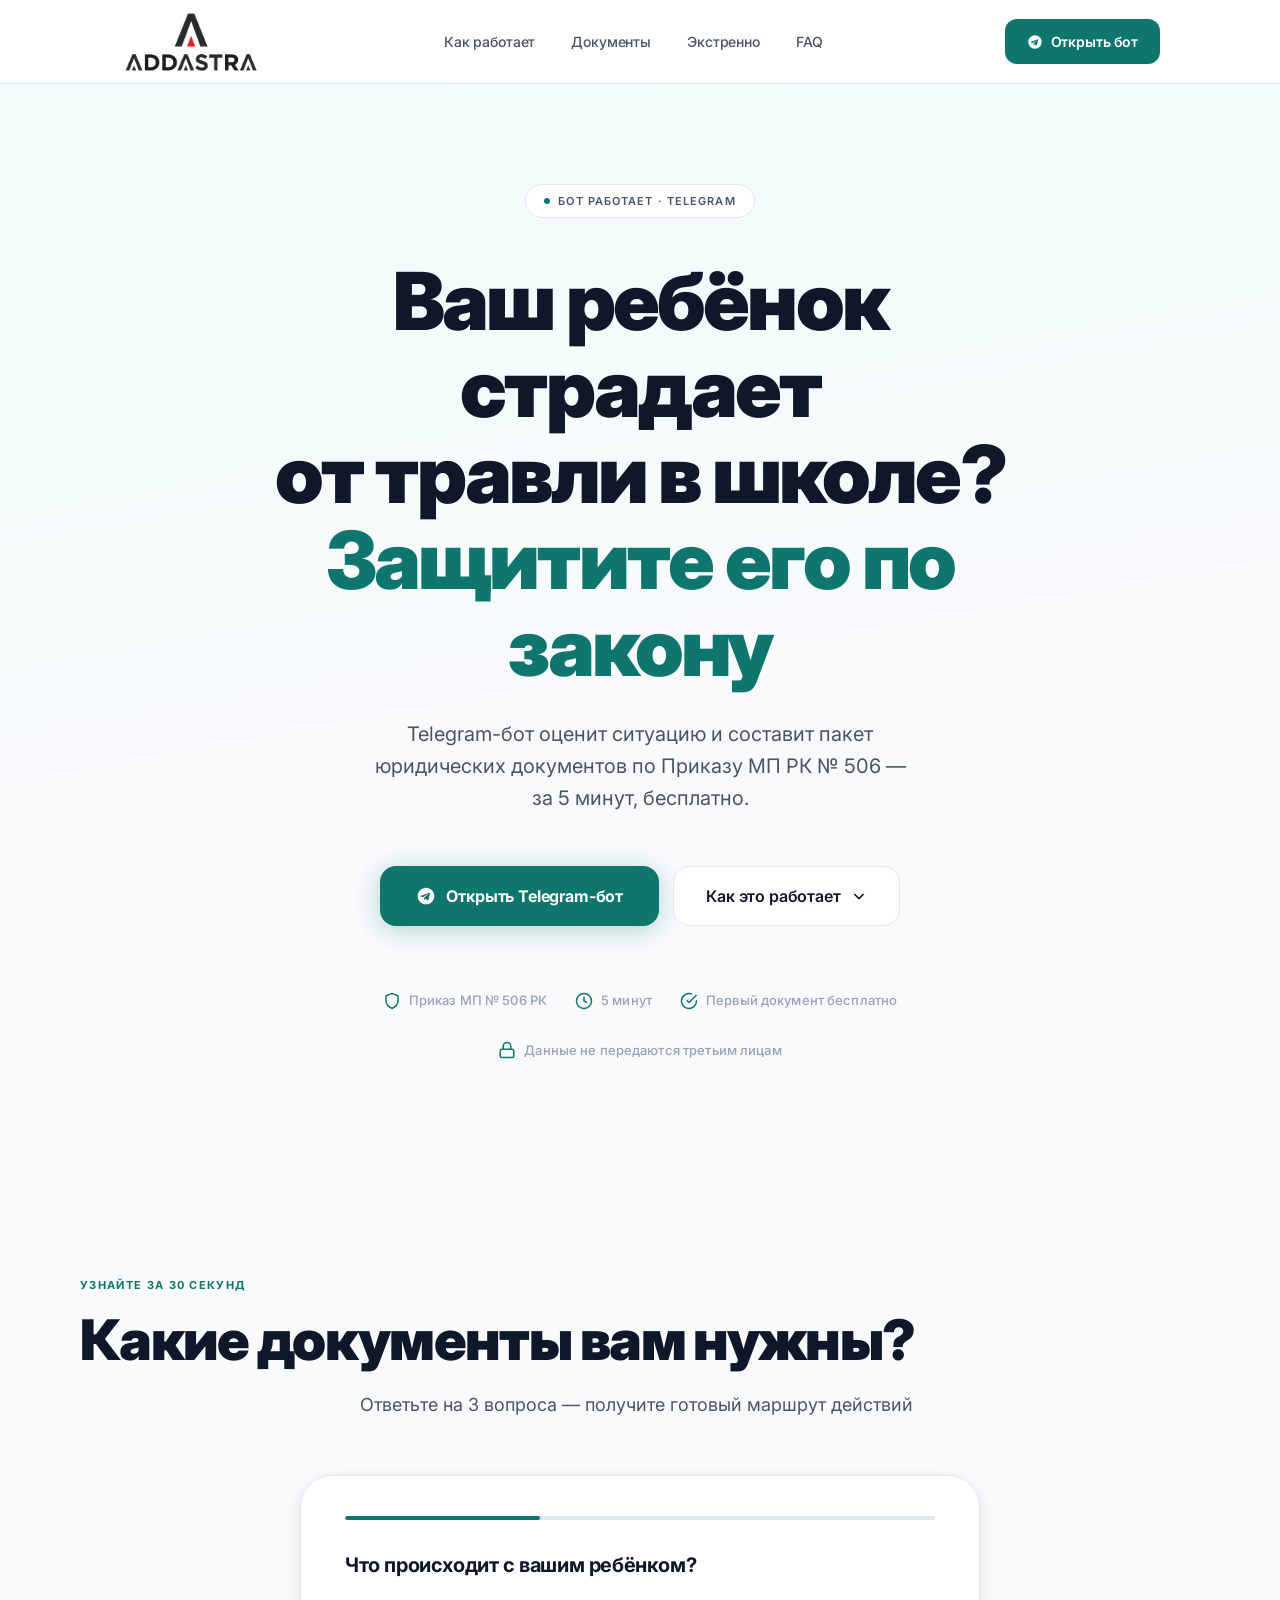
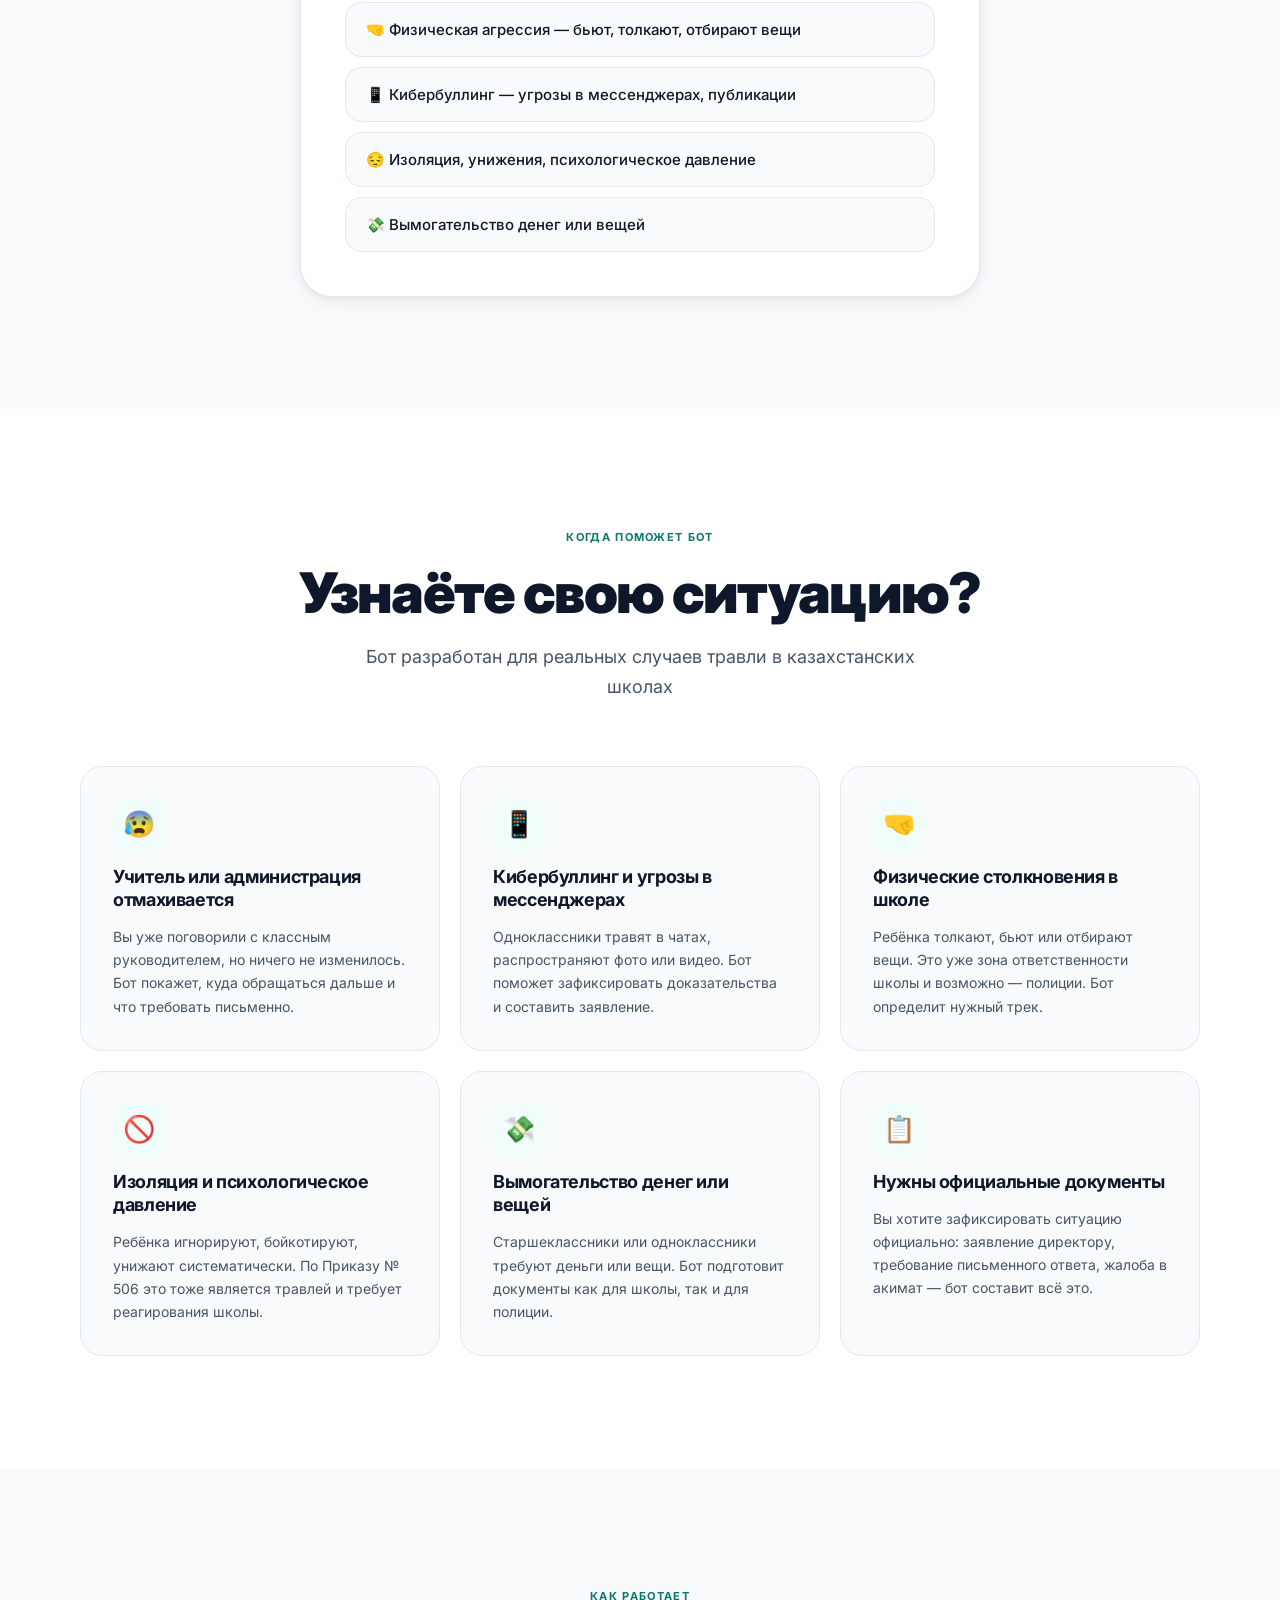
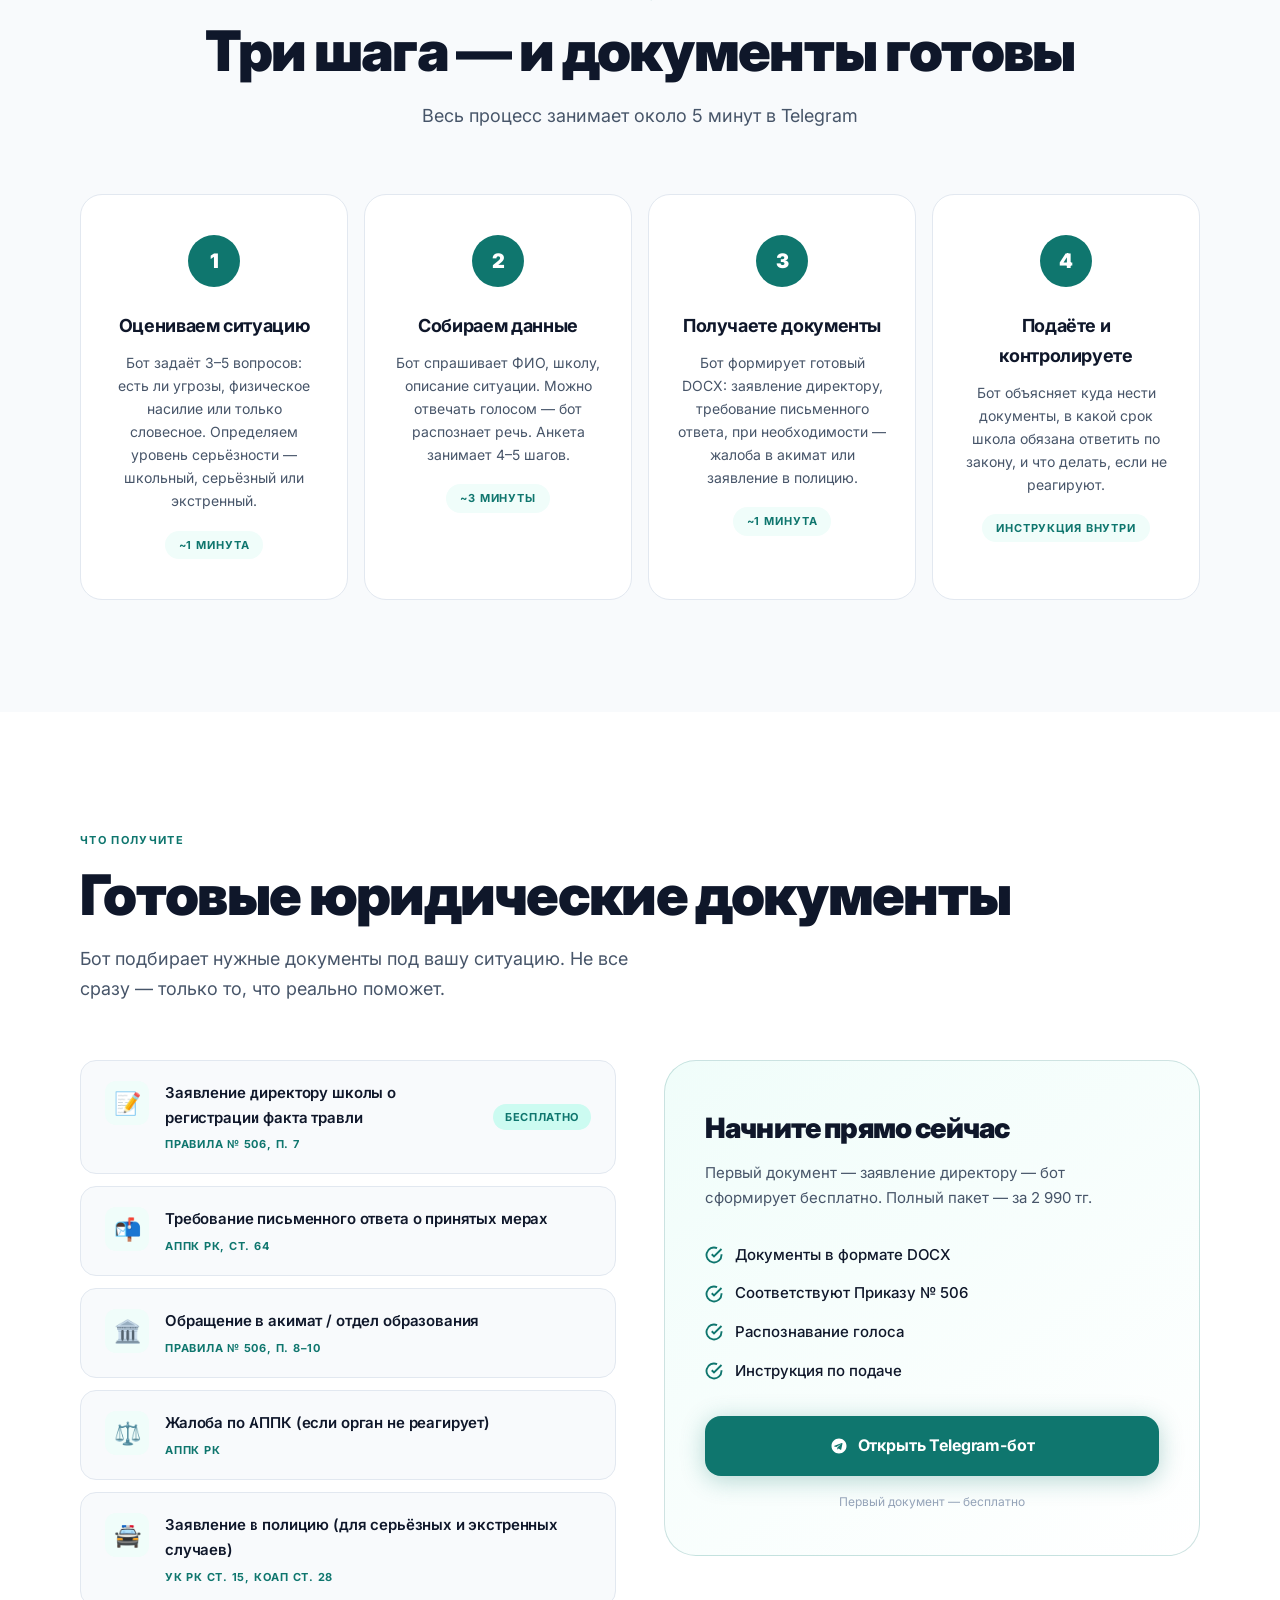
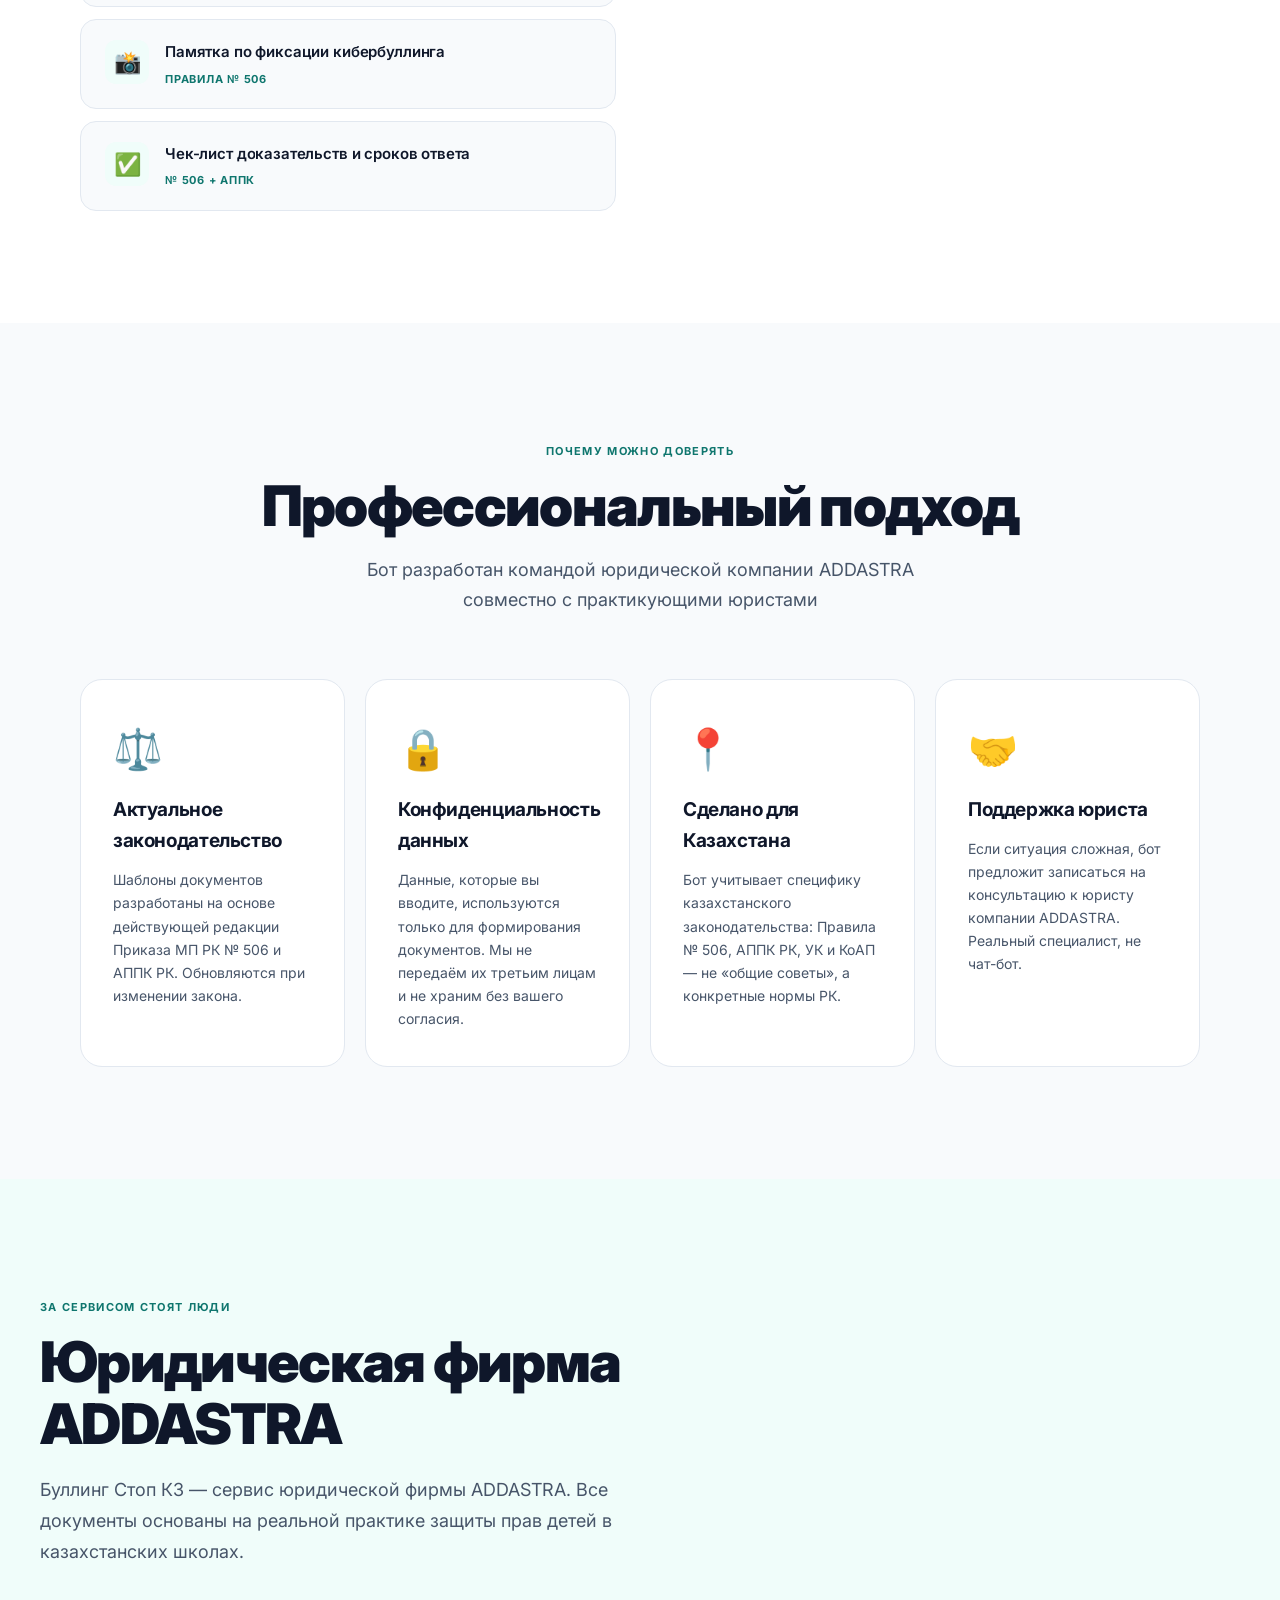
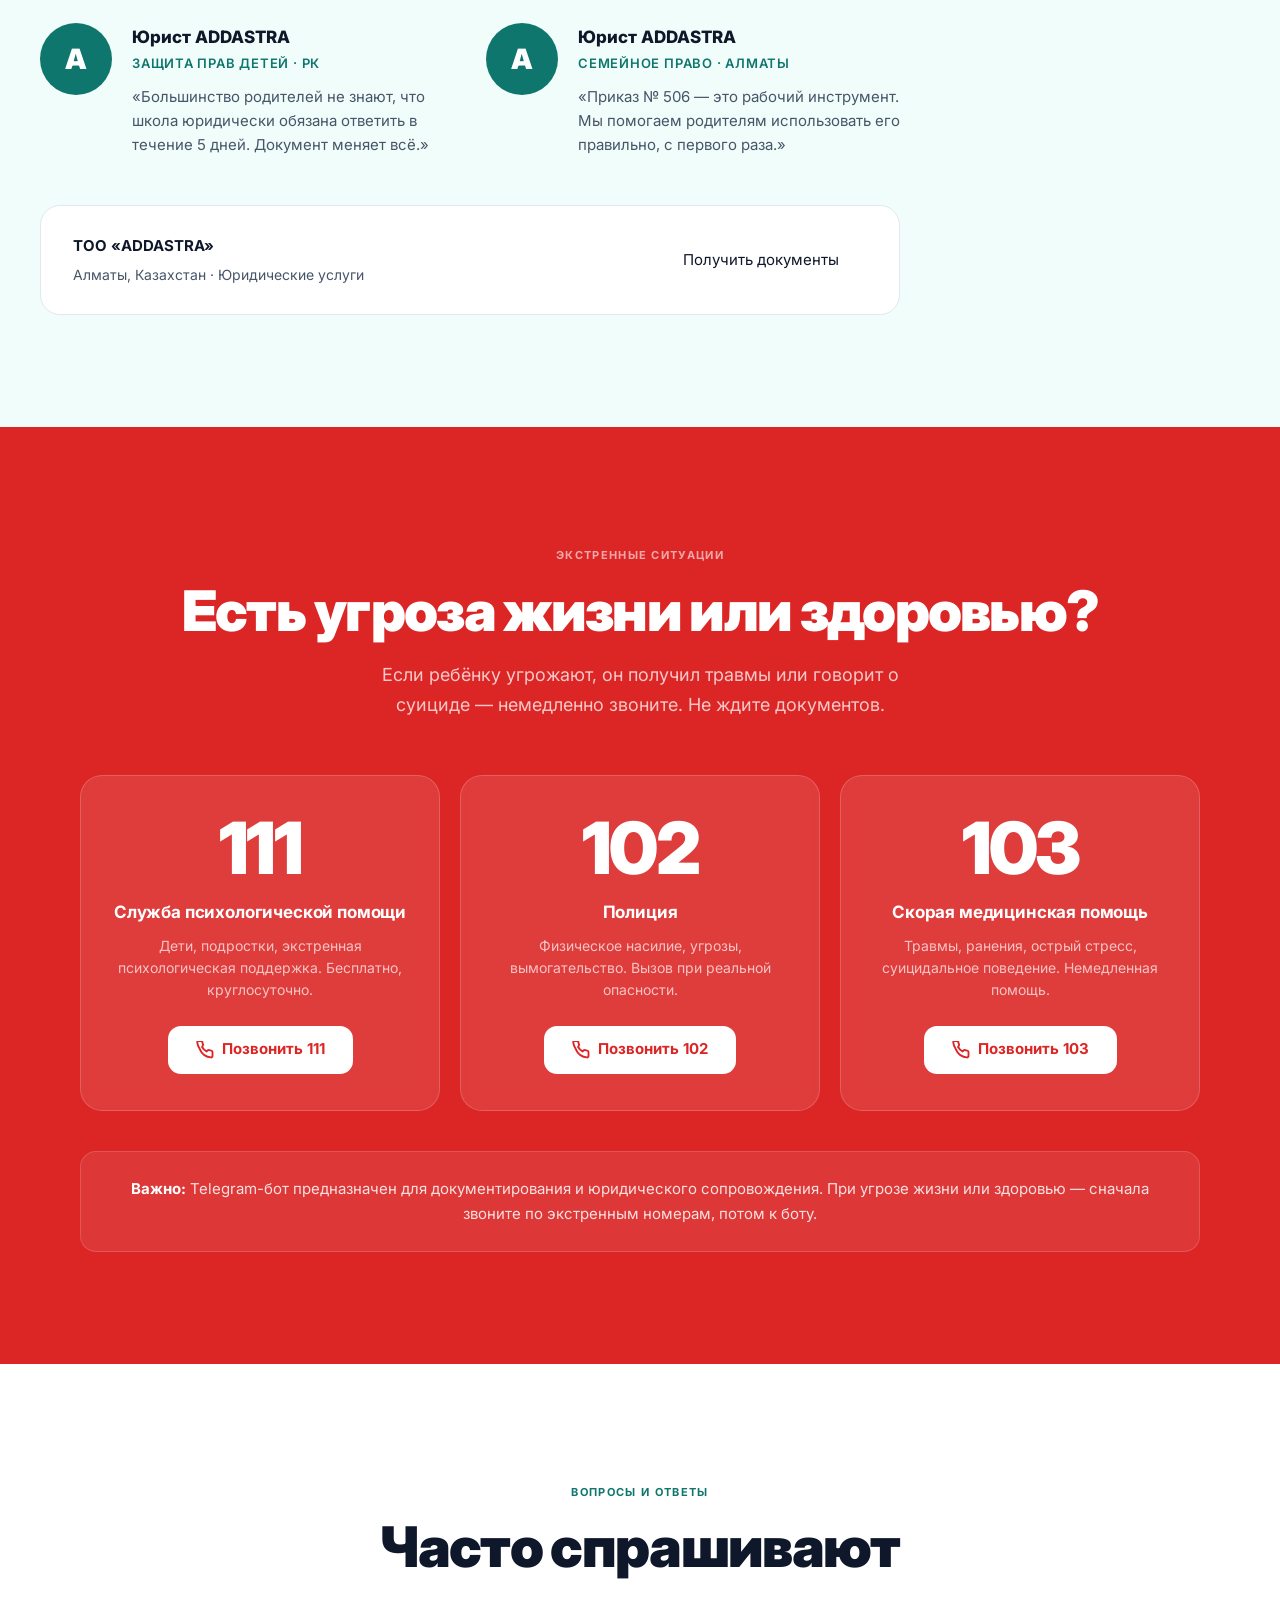
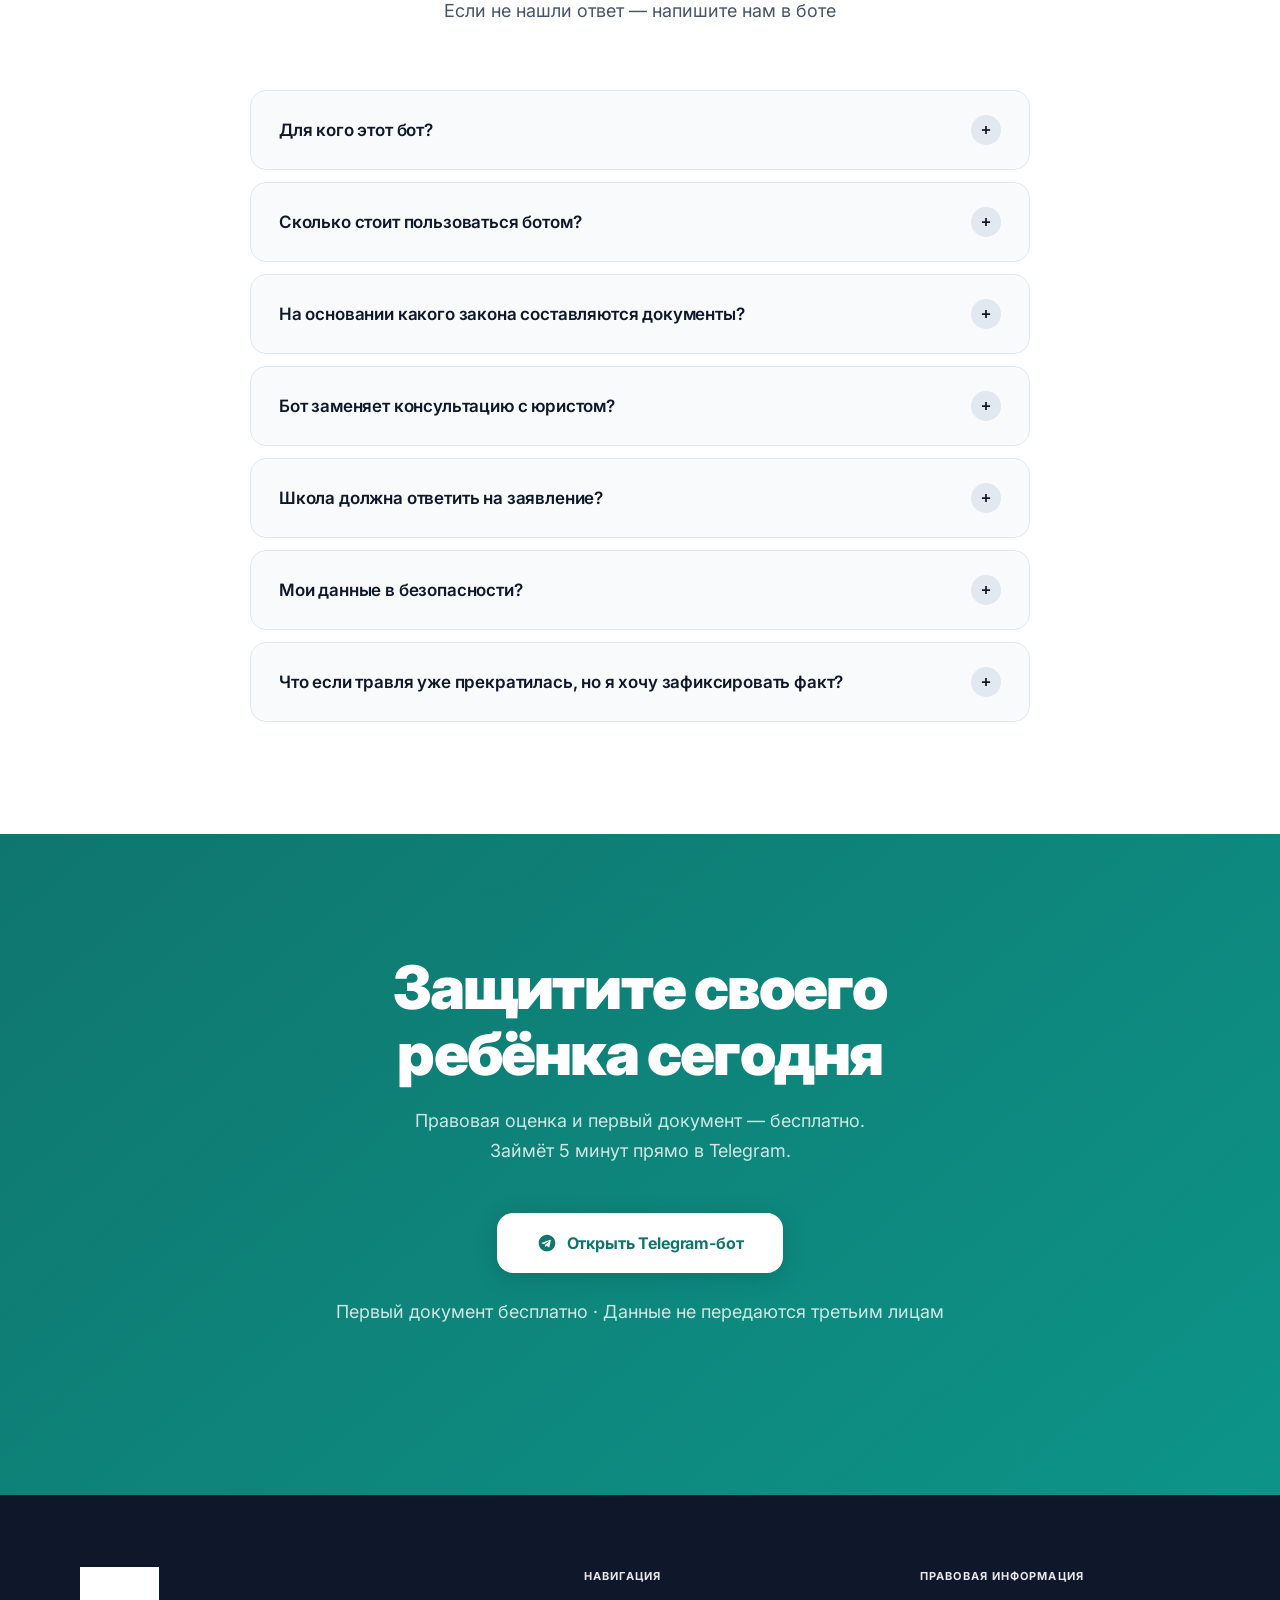
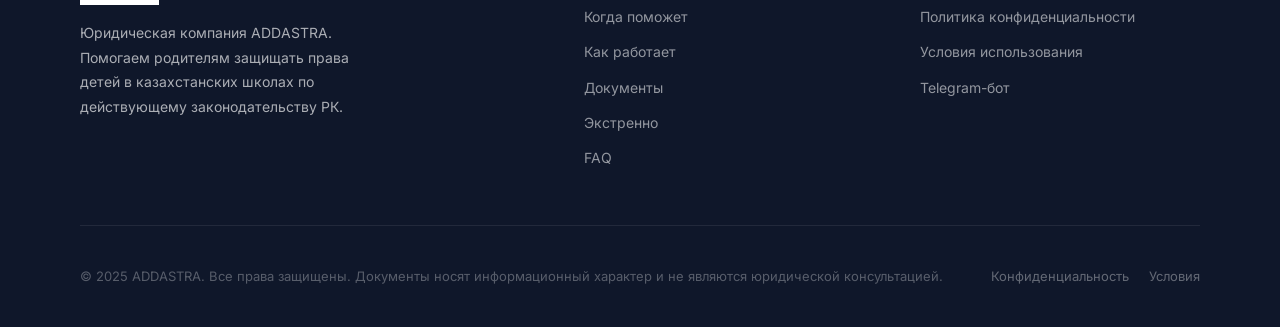
==== commit e8ed1798: "Add team section to site + sitemap.xml docs/index.html: add #team section between #trust and #emerge" ====
--- a/docs/index.html
+++ b/docs/index.html
@@ -481,6 +481,65 @@
   </div>
 </section>
 
+<!-- ==================== TEAM ==================== -->
+<section class="section" id="team" aria-labelledby="team-heading" style="background:var(--surface-soft)">
+  <div class="section__inner" style="max-width:860px">
+    <p class="section-label">за сервисом стоят люди</p>
+    <h2 class="section-title" id="team-heading">Юридическая фирма ADDASTRA</h2>
+    <p style="margin-top:20px;font-size:18px;color:var(--text-secondary);line-height:1.7;max-width:620px">
+      Буллинг Стоп КЗ — сервис юридической фирмы ADDASTRA. Все документы
+      основаны на реальной практике защиты прав детей в казахстанских школах.
+    </p>
+
+    <div style="margin-top:56px;display:grid;grid-template-columns:repeat(auto-fit,minmax(260px,1fr));gap:32px">
+
+      <!-- Карточка юриста 1 — замените фото и имя -->
+      <div style="display:flex;gap:20px;align-items:flex-start">
+        <div style="flex-shrink:0;width:72px;height:72px;border-radius:50%;background:var(--primary);display:flex;align-items:center;justify-content:center;font-size:28px;font-weight:900;color:white">
+          A
+          <!-- Замените на: <img src="lawyer1.jpg" alt="..." style="width:72px;height:72px;border-radius:50%;object-fit:cover"> -->
+        </div>
+        <div>
+          <div style="font-size:17px;font-weight:800;color:var(--text-primary)">Юрист ADDASTRA</div>
+          <div style="font-size:13px;color:var(--primary);font-weight:600;margin-top:2px;text-transform:uppercase;letter-spacing:.06em">Защита прав детей · РК</div>
+          <p style="margin-top:10px;font-size:15px;color:var(--text-secondary);line-height:1.6">
+            «Большинство родителей не знают, что школа юридически обязана
+            ответить в течение 5 дней. Документ меняет всё.»
+          </p>
+        </div>
+      </div>
+
+      <!-- Карточка юриста 2 — замените фото и имя -->
+      <div style="display:flex;gap:20px;align-items:flex-start">
+        <div style="flex-shrink:0;width:72px;height:72px;border-radius:50%;background:var(--primary);display:flex;align-items:center;justify-content:center;font-size:28px;font-weight:900;color:white">
+          A
+          <!-- Замените на: <img src="lawyer2.jpg" alt="..." style="width:72px;height:72px;border-radius:50%;object-fit:cover"> -->
+        </div>
+        <div>
+          <div style="font-size:17px;font-weight:800;color:var(--text-primary)">Юрист ADDASTRA</div>
+          <div style="font-size:13px;color:var(--primary);font-weight:600;margin-top:2px;text-transform:uppercase;letter-spacing:.06em">Семейное право · Алматы</div>
+          <p style="margin-top:10px;font-size:15px;color:var(--text-secondary);line-height:1.6">
+            «Приказ № 506 — это рабочий инструмент. Мы помогаем родителям
+            использовать его правильно, с первого раза.»
+          </p>
+        </div>
+      </div>
+
+    </div>
+
+    <div style="margin-top:48px;padding:28px 32px;background:white;border-radius:20px;border:1px solid var(--border);display:flex;gap:20px;align-items:center;flex-wrap:wrap">
+      <div style="flex:1;min-width:200px">
+        <div style="font-size:15px;font-weight:700;color:var(--text-primary)">ТОО «ADDASTRA»</div>
+        <div style="font-size:14px;color:var(--text-secondary);margin-top:4px">Алматы, Казахстан · Юридические услуги</div>
+      </div>
+      <a href="https://t.me/bulling_help_kz_bot" target="_blank" rel="noopener noreferrer"
+         class="btn btn--primary" style="font-size:15px;padding:14px 28px" data-analytics="team-cta">
+        Получить документы
+      </a>
+    </div>
+  </div>
+</section>
+
 <!-- ==================== EMERGENCY ==================== -->
 <section class="emergency" id="emergency" aria-labelledby="emergency-heading">
   <div class="emergency__inner">
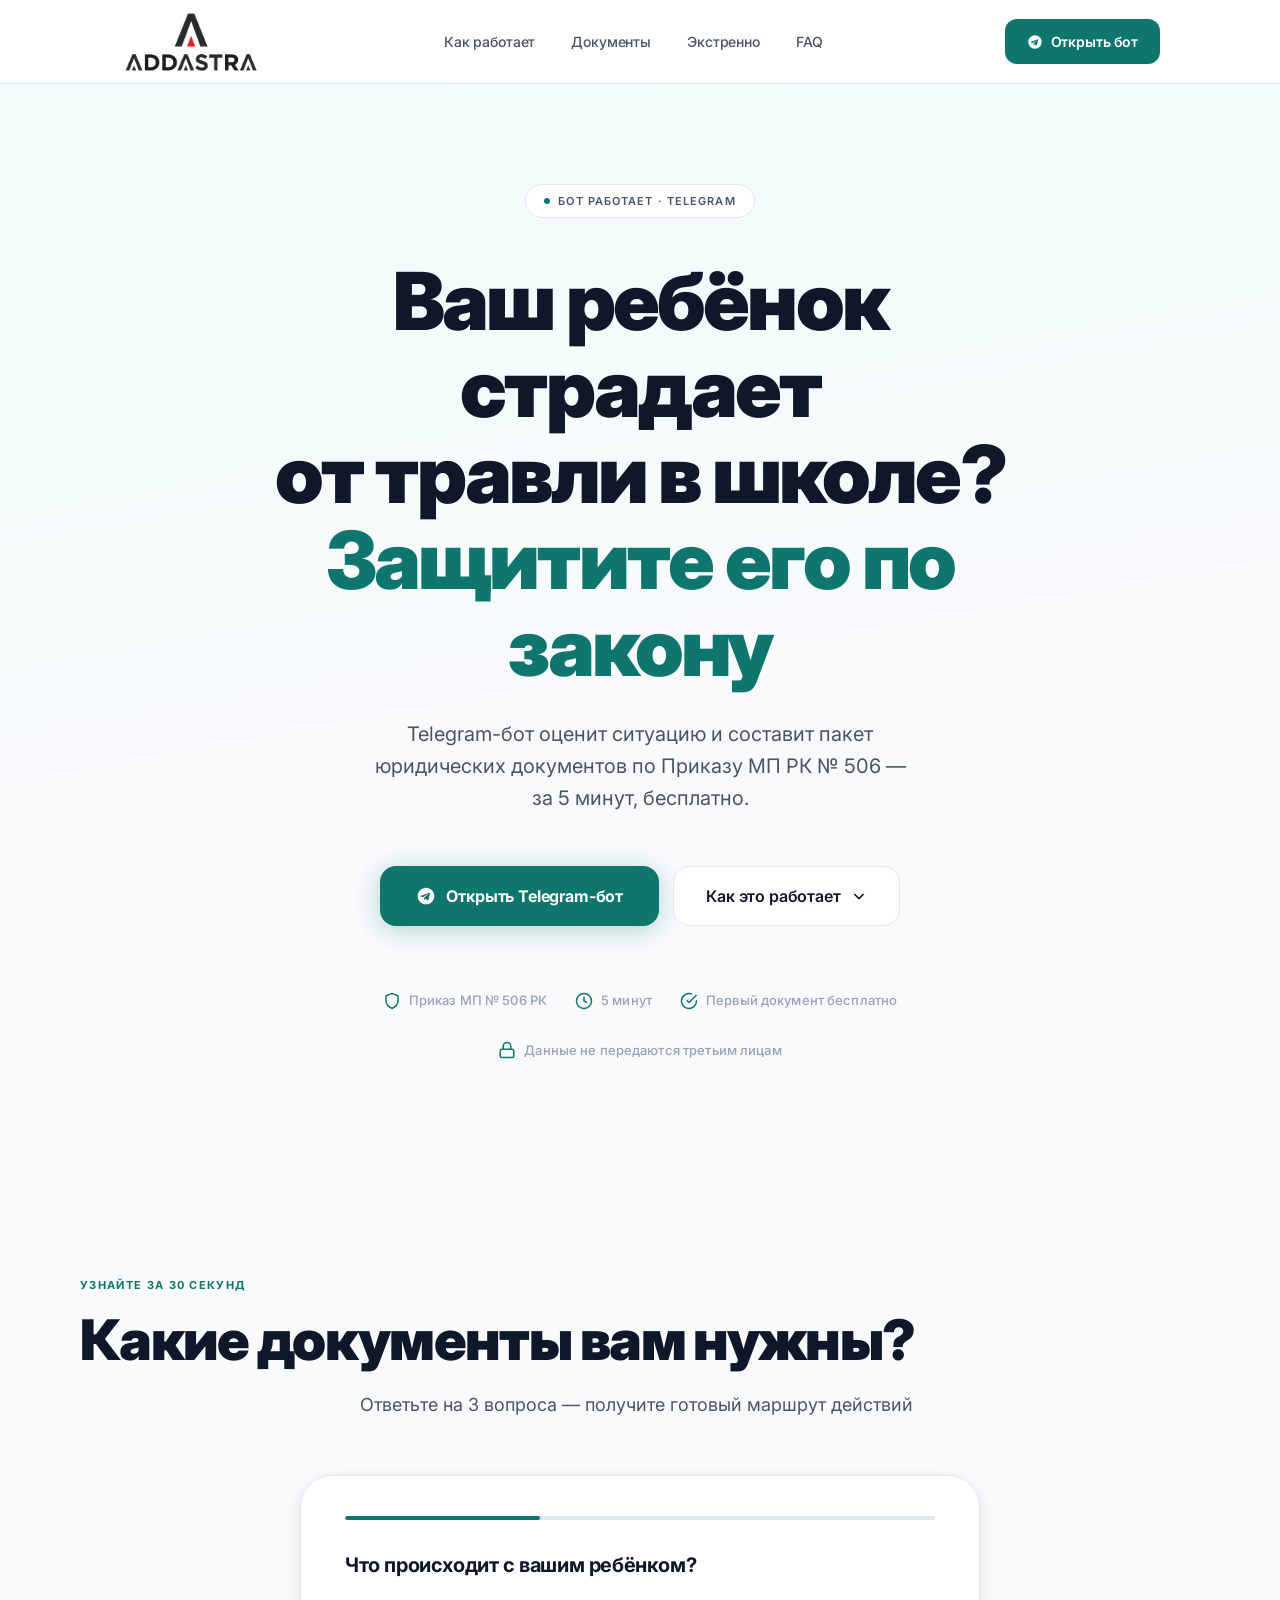
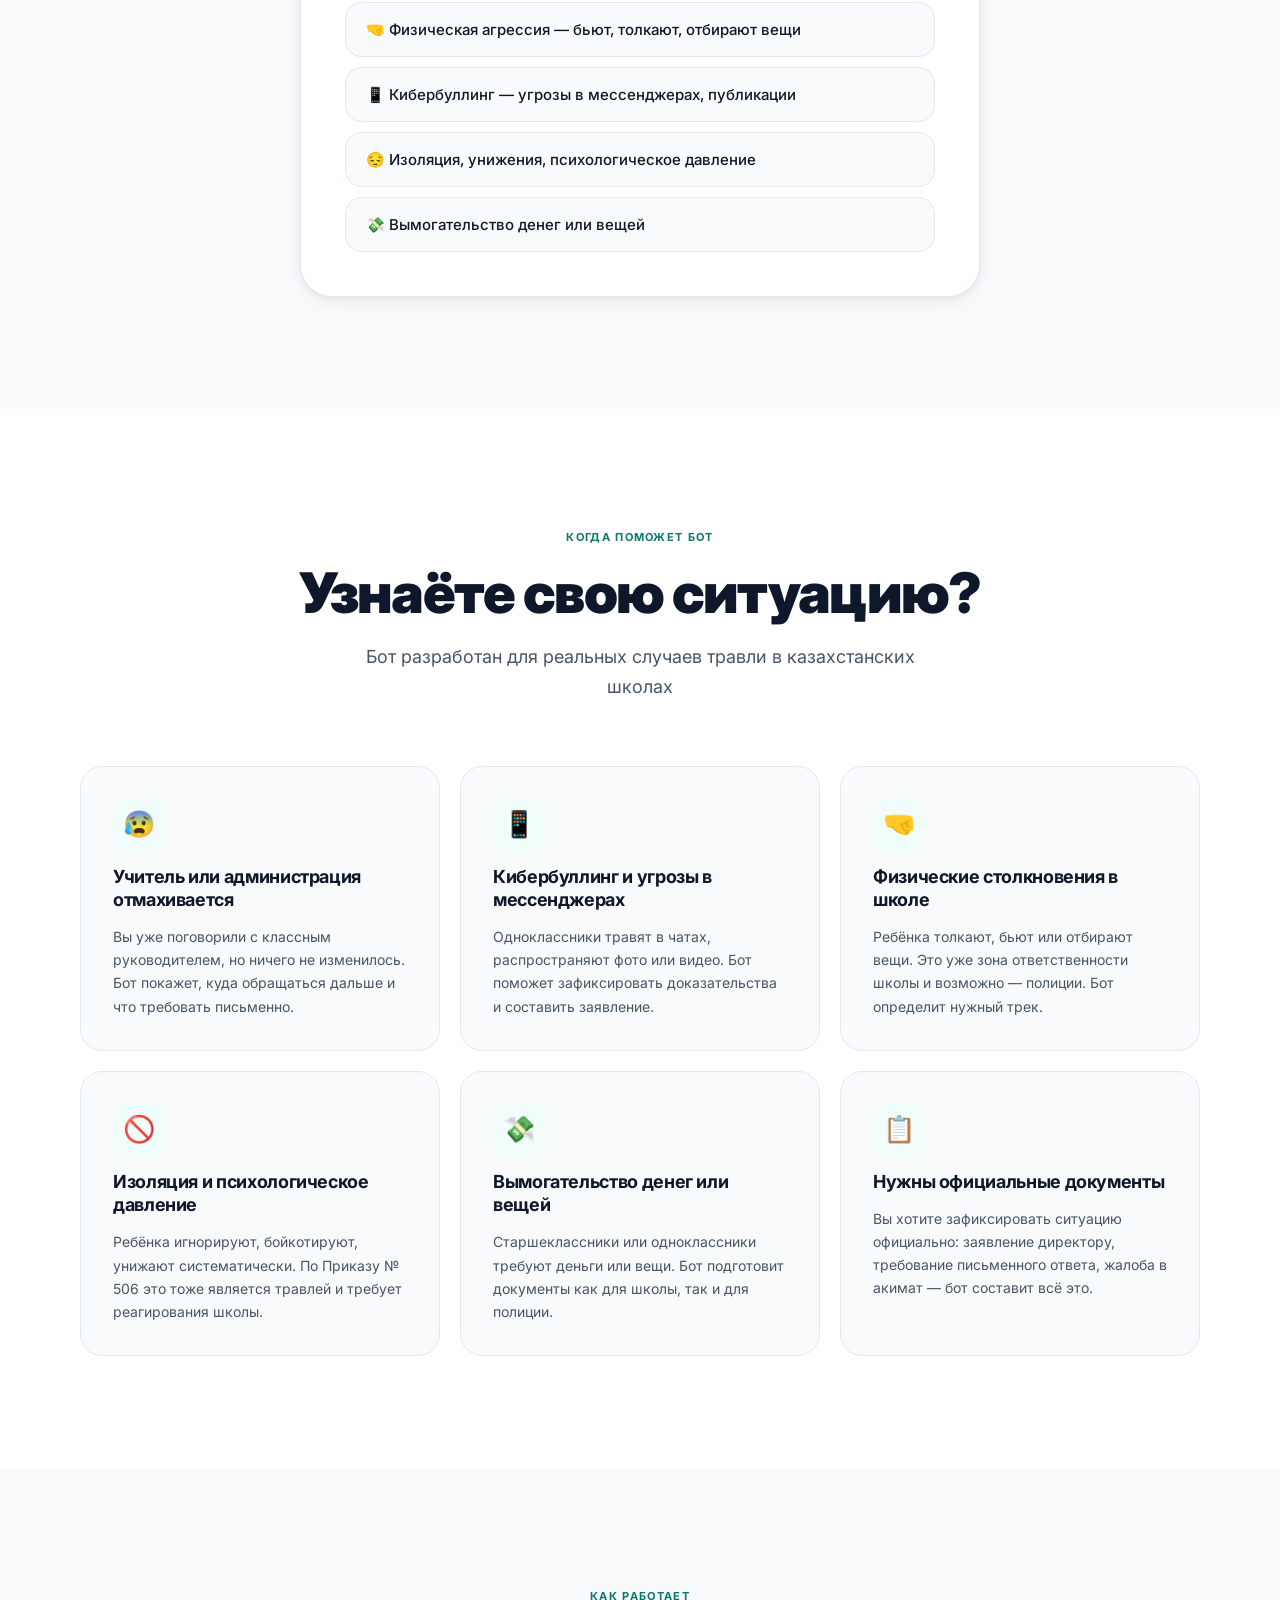
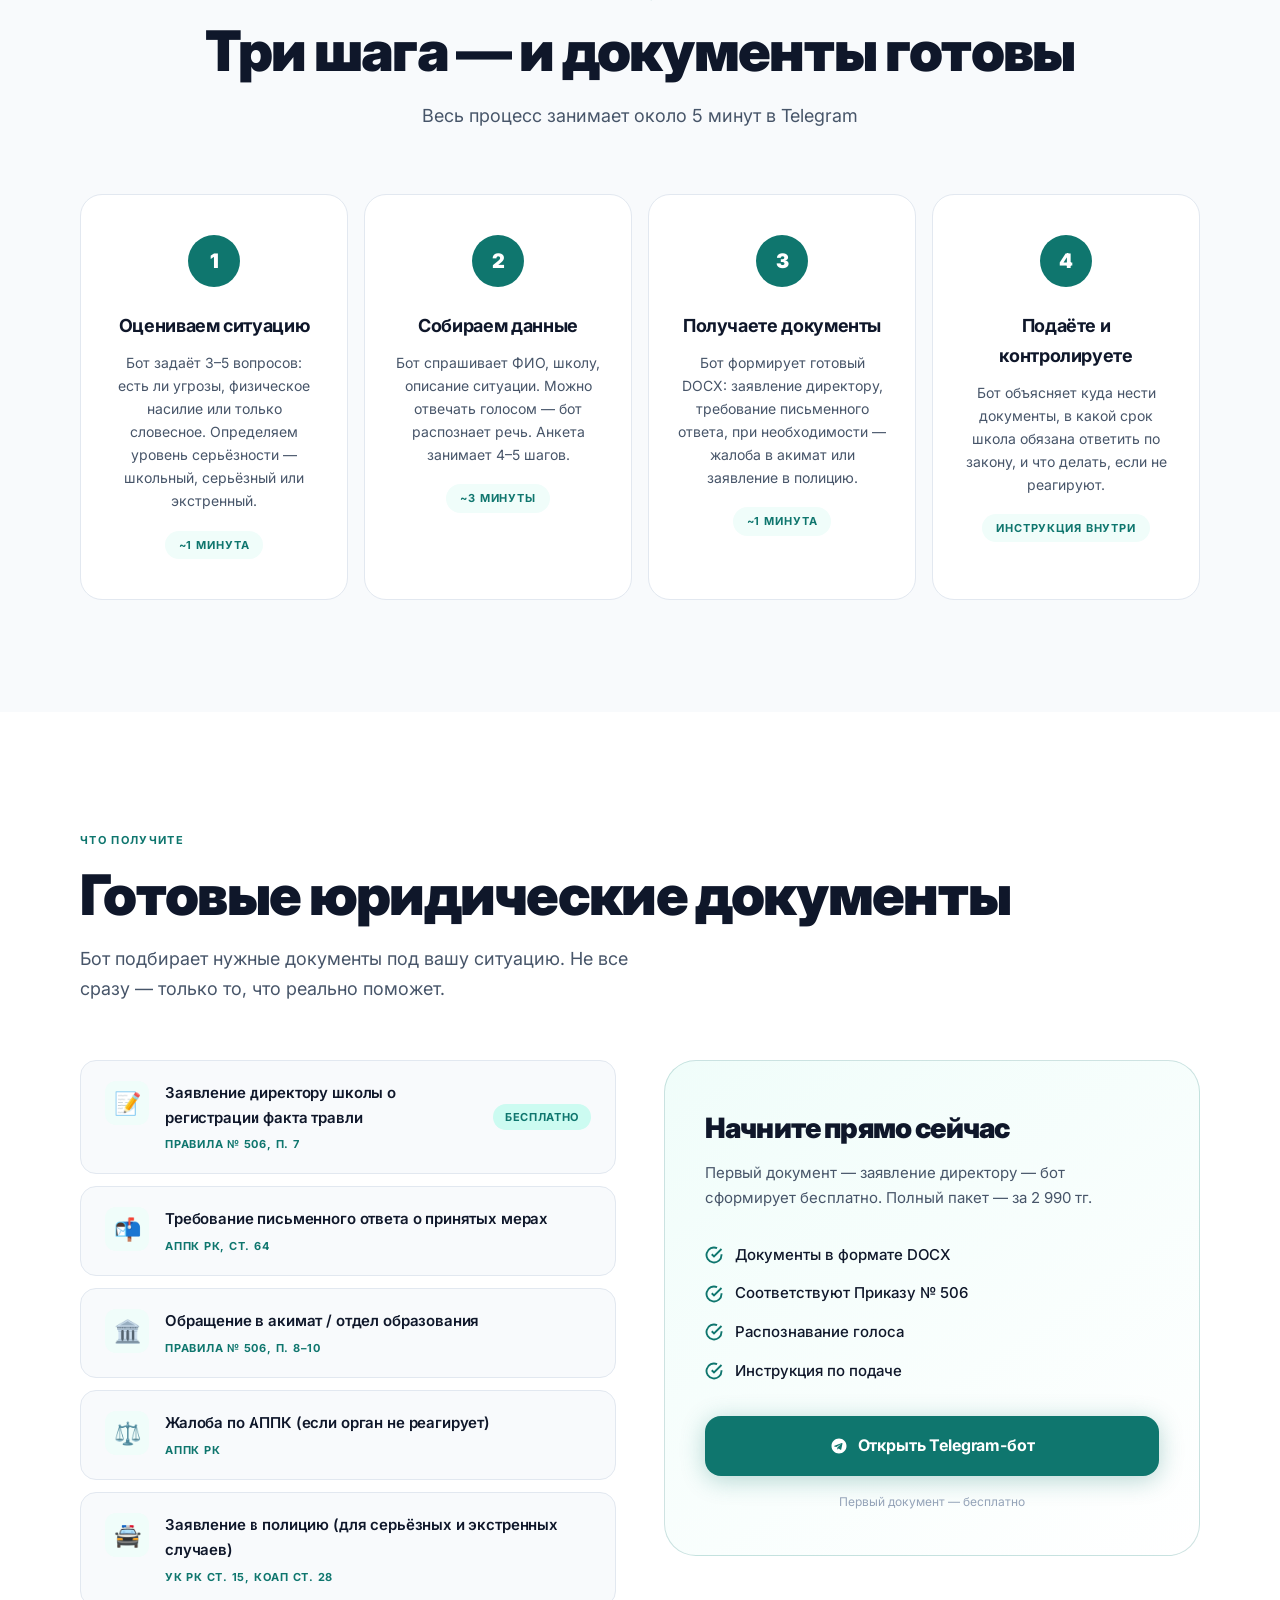
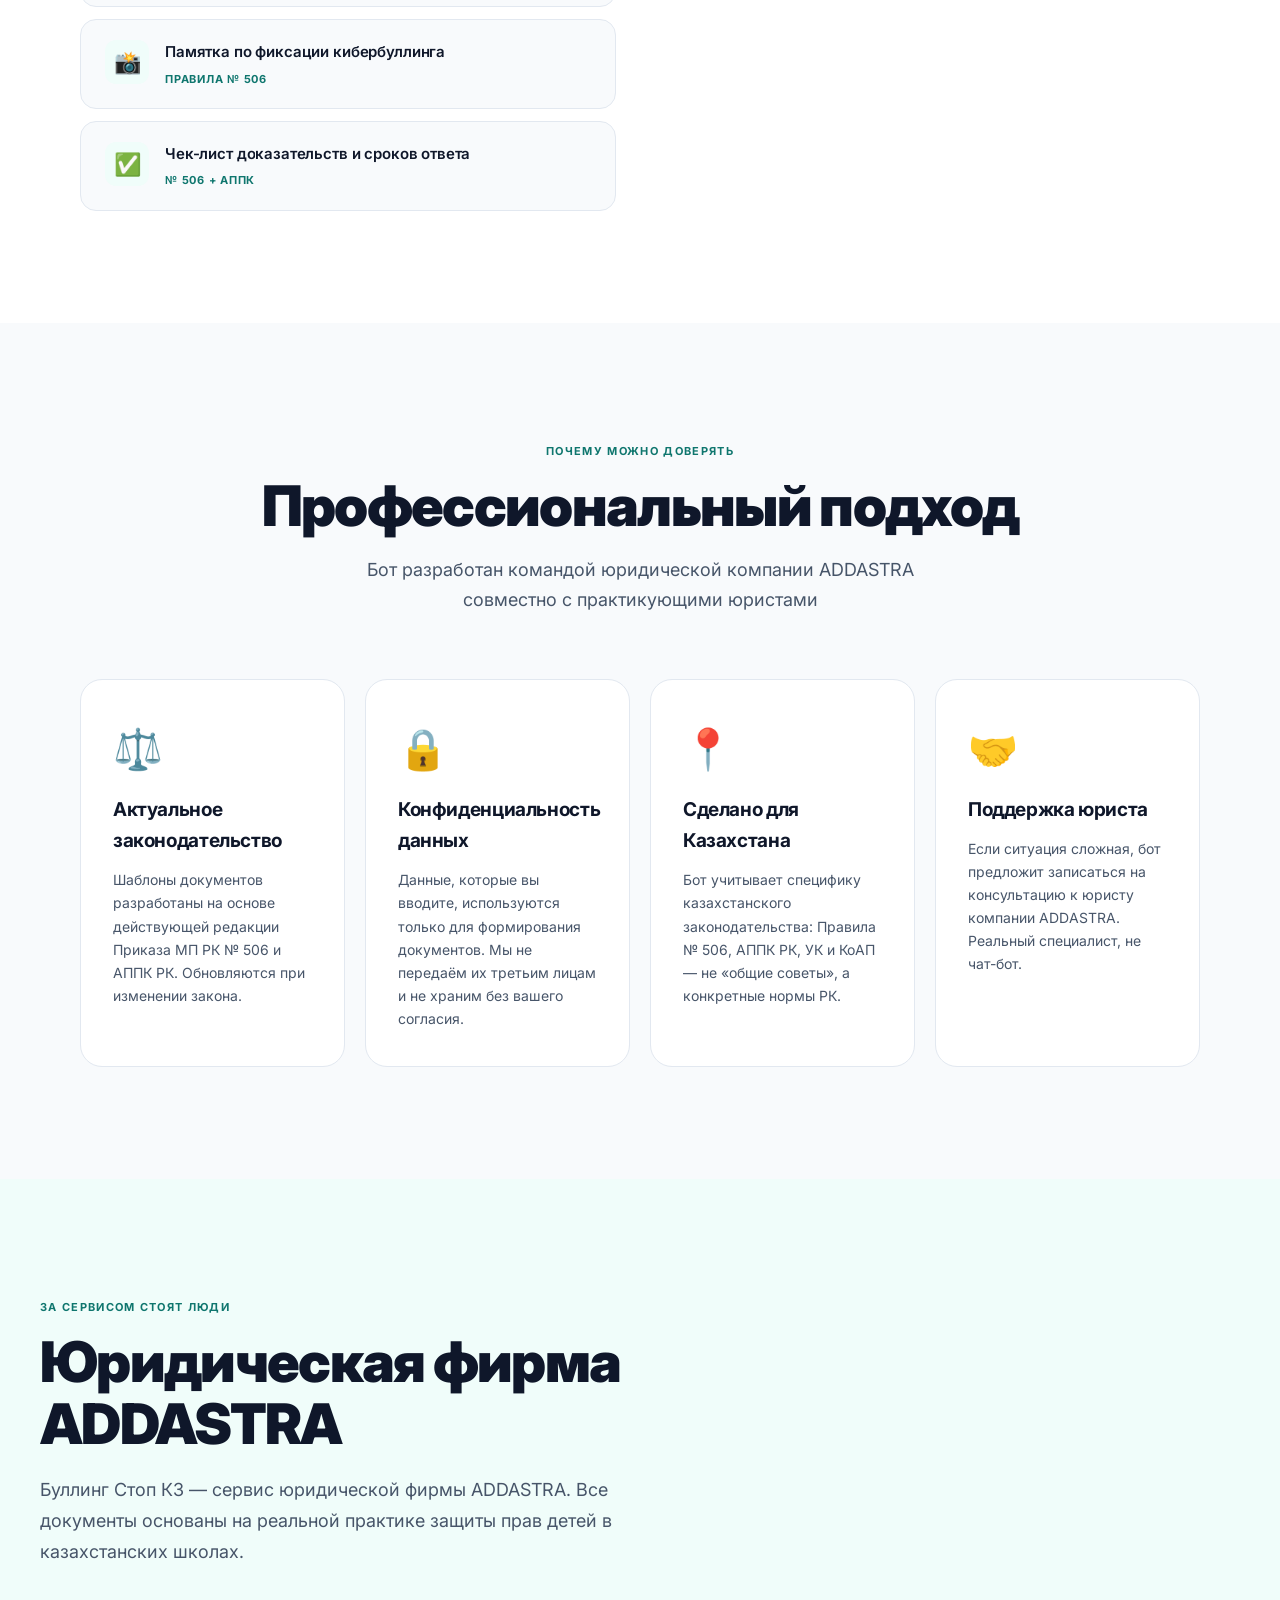
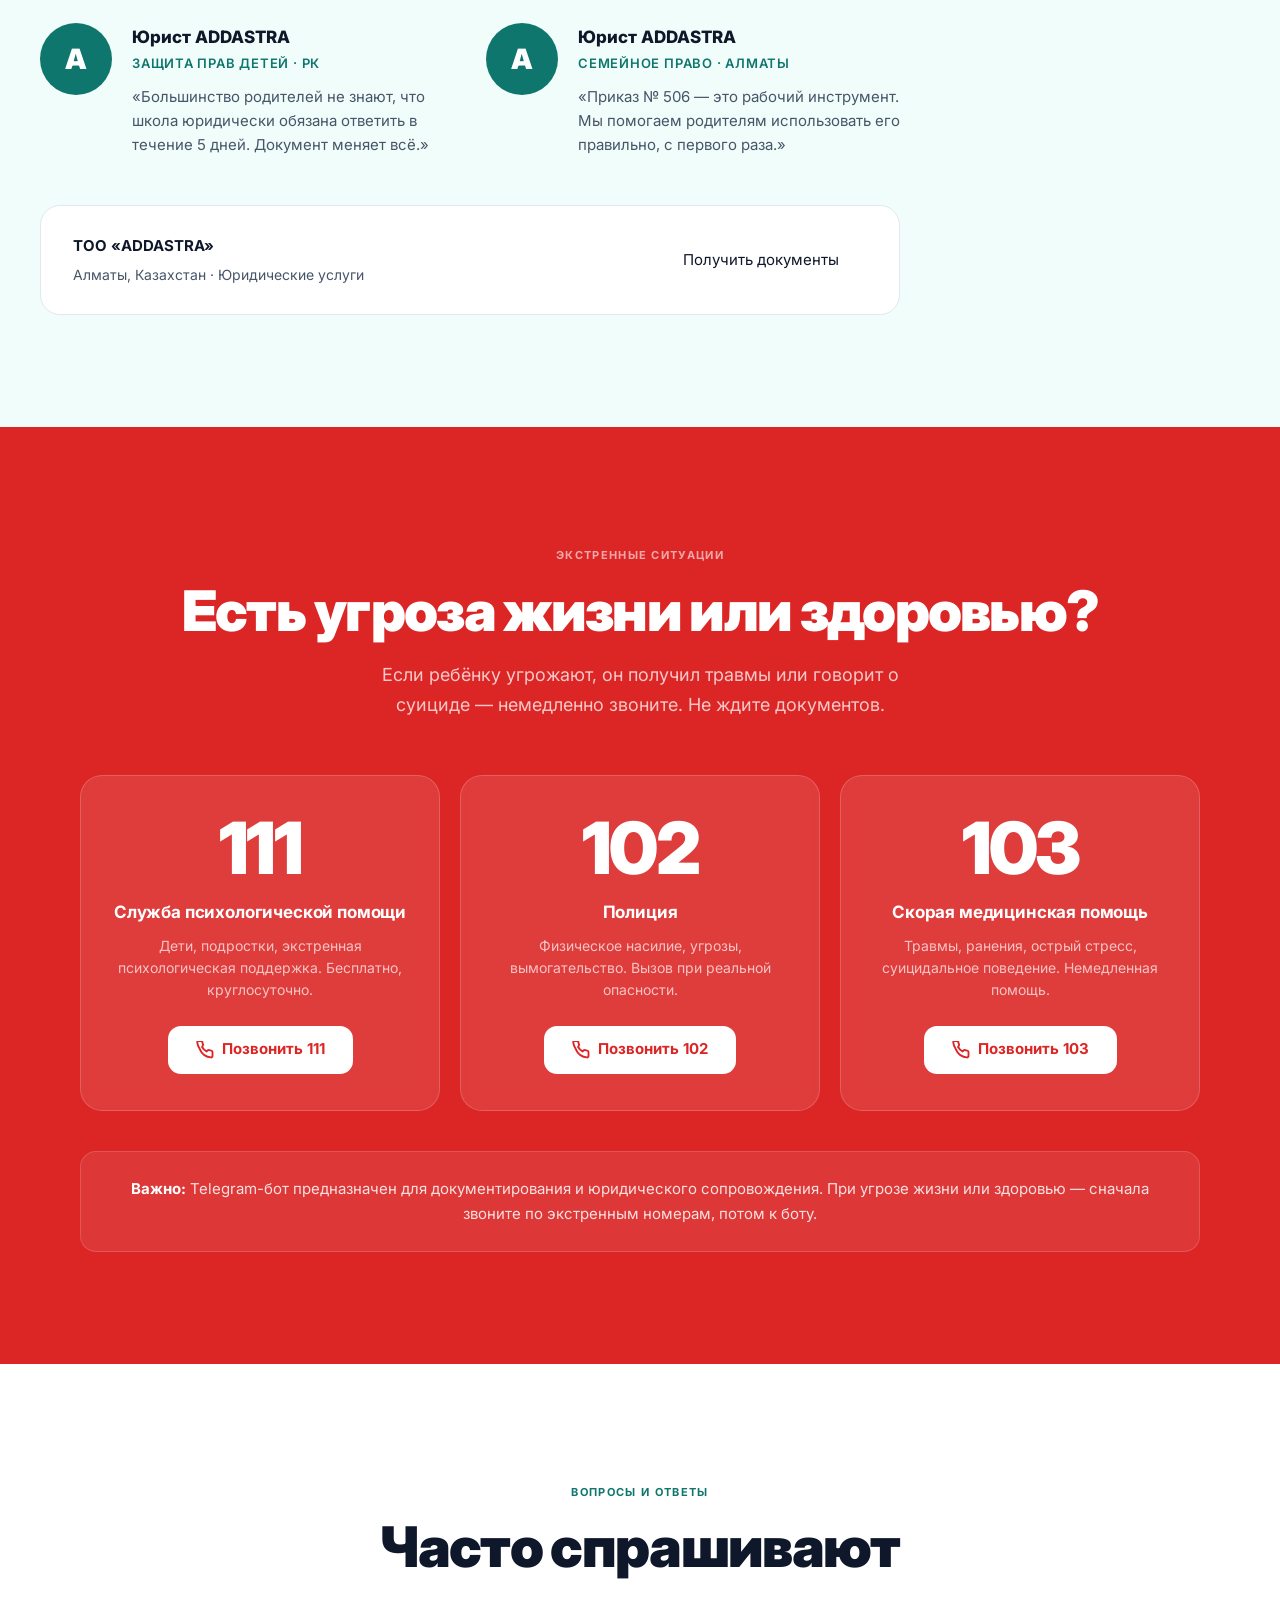
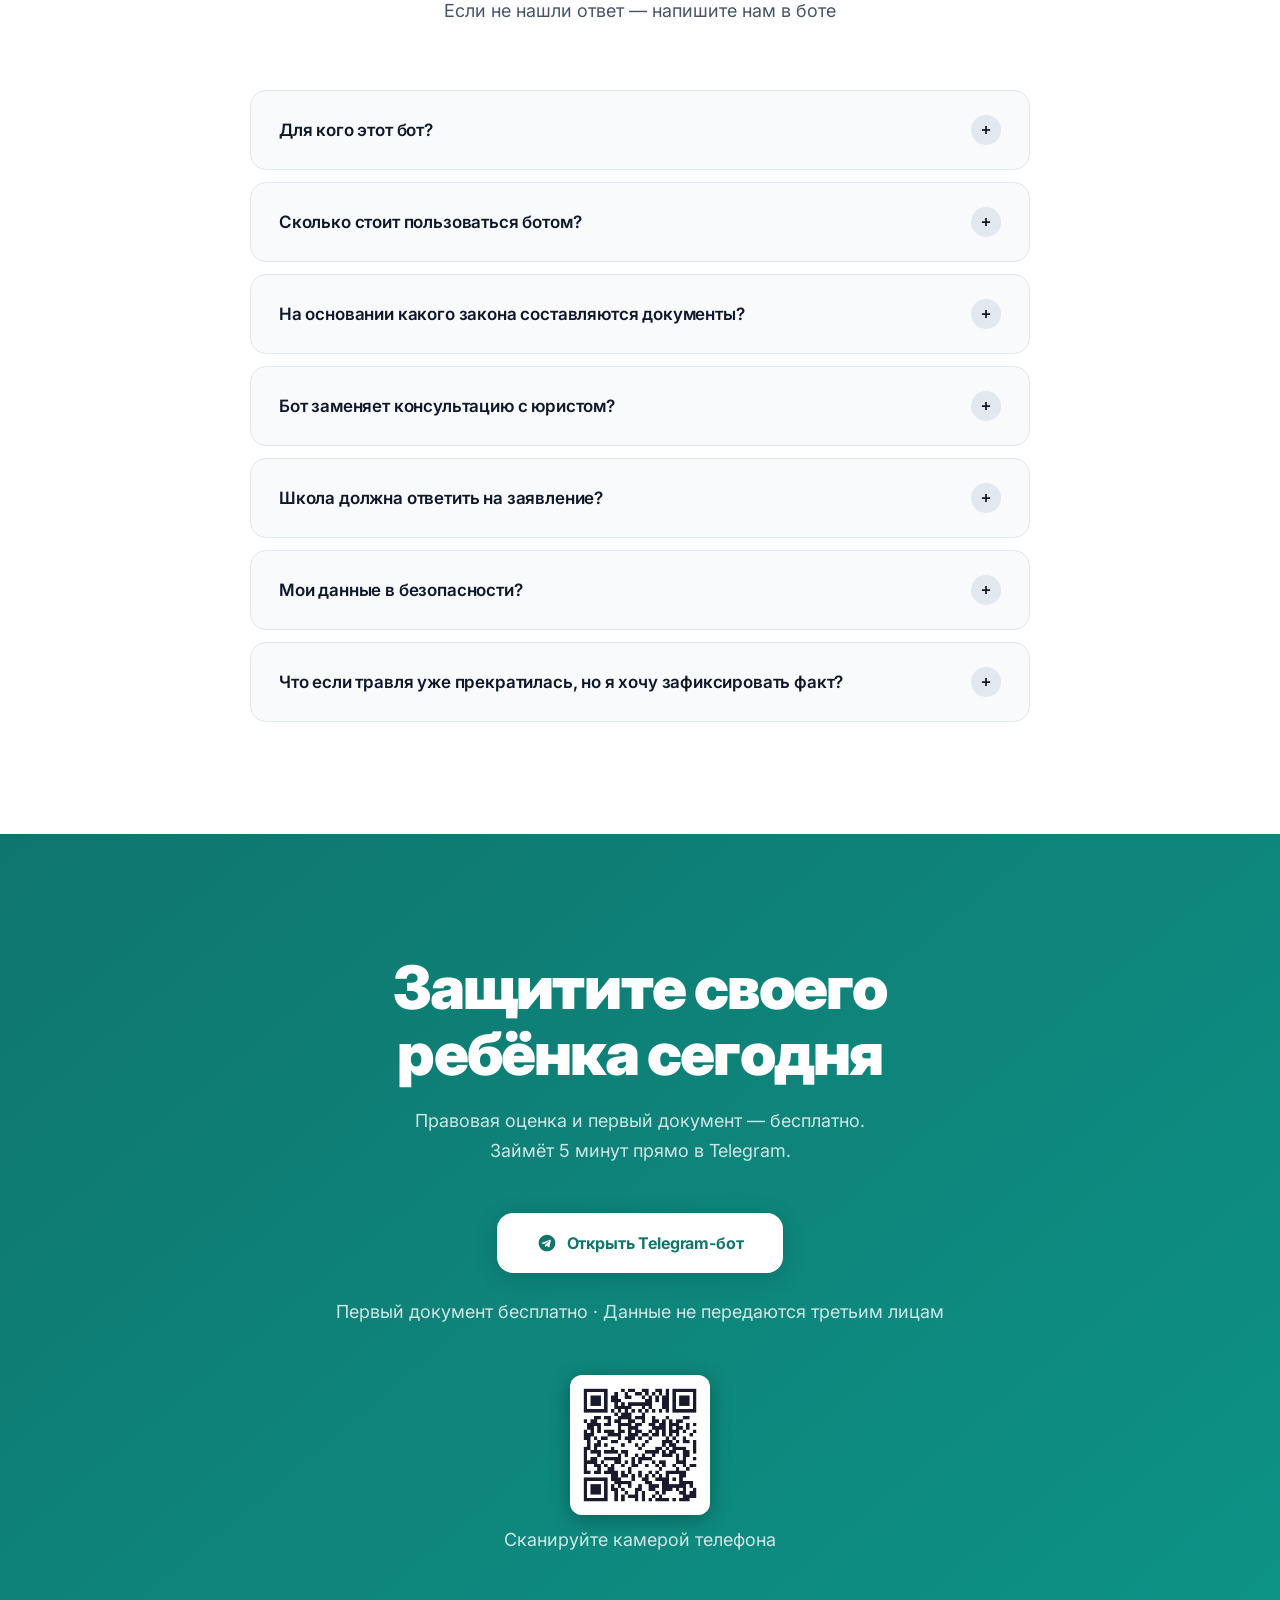
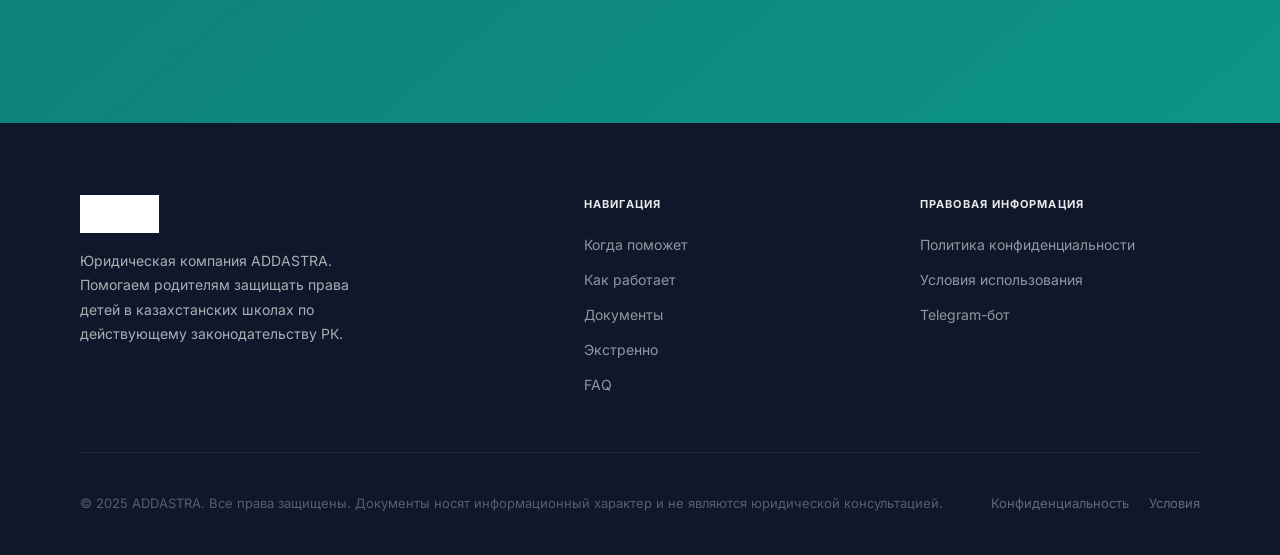
==== commit f720db52: "Обновить цены (3900/5900/25000 тг) + QR-код + апселл юриста - handlers/payment.py: базовый 2990→3900" ====
--- a/docs/index.html
+++ b/docs/index.html
@@ -739,6 +739,10 @@
       Открыть Telegram-бот
     </a>
     <p class="final-cta__note">Первый документ бесплатно · Данные не передаются третьим лицам</p>
+    <div class="final-cta__qr">
+      <img src="qr_bot.png" alt="QR-код для входа в бот" width="140" height="140" loading="lazy">
+      <p class="final-cta__qr-label">Сканируйте камерой телефона</p>
+    </div>
   </div>
 </section>
 
--- a/docs/styles.css
+++ b/docs/styles.css
@@ -705,6 +705,9 @@
 }
 .final-cta .btn-white:hover { transform: translateY(-2px); box-shadow: 0 10px 36px rgba(0,0,0,.2); }
 .final-cta__note { margin-top: 24px; font-size: 13px; color: rgba(255,255,255,.55); }
+.final-cta__qr { margin-top: 32px; display: flex; flex-direction: column; align-items: center; gap: 10px; }
+.final-cta__qr img { border-radius: 12px; box-shadow: 0 4px 20px rgba(0,0,0,.3); }
+.final-cta__qr-label { font-size: 13px; color: rgba(255,255,255,.6); }
 
 /* ===================== FOOTER ===================== */
 .footer {
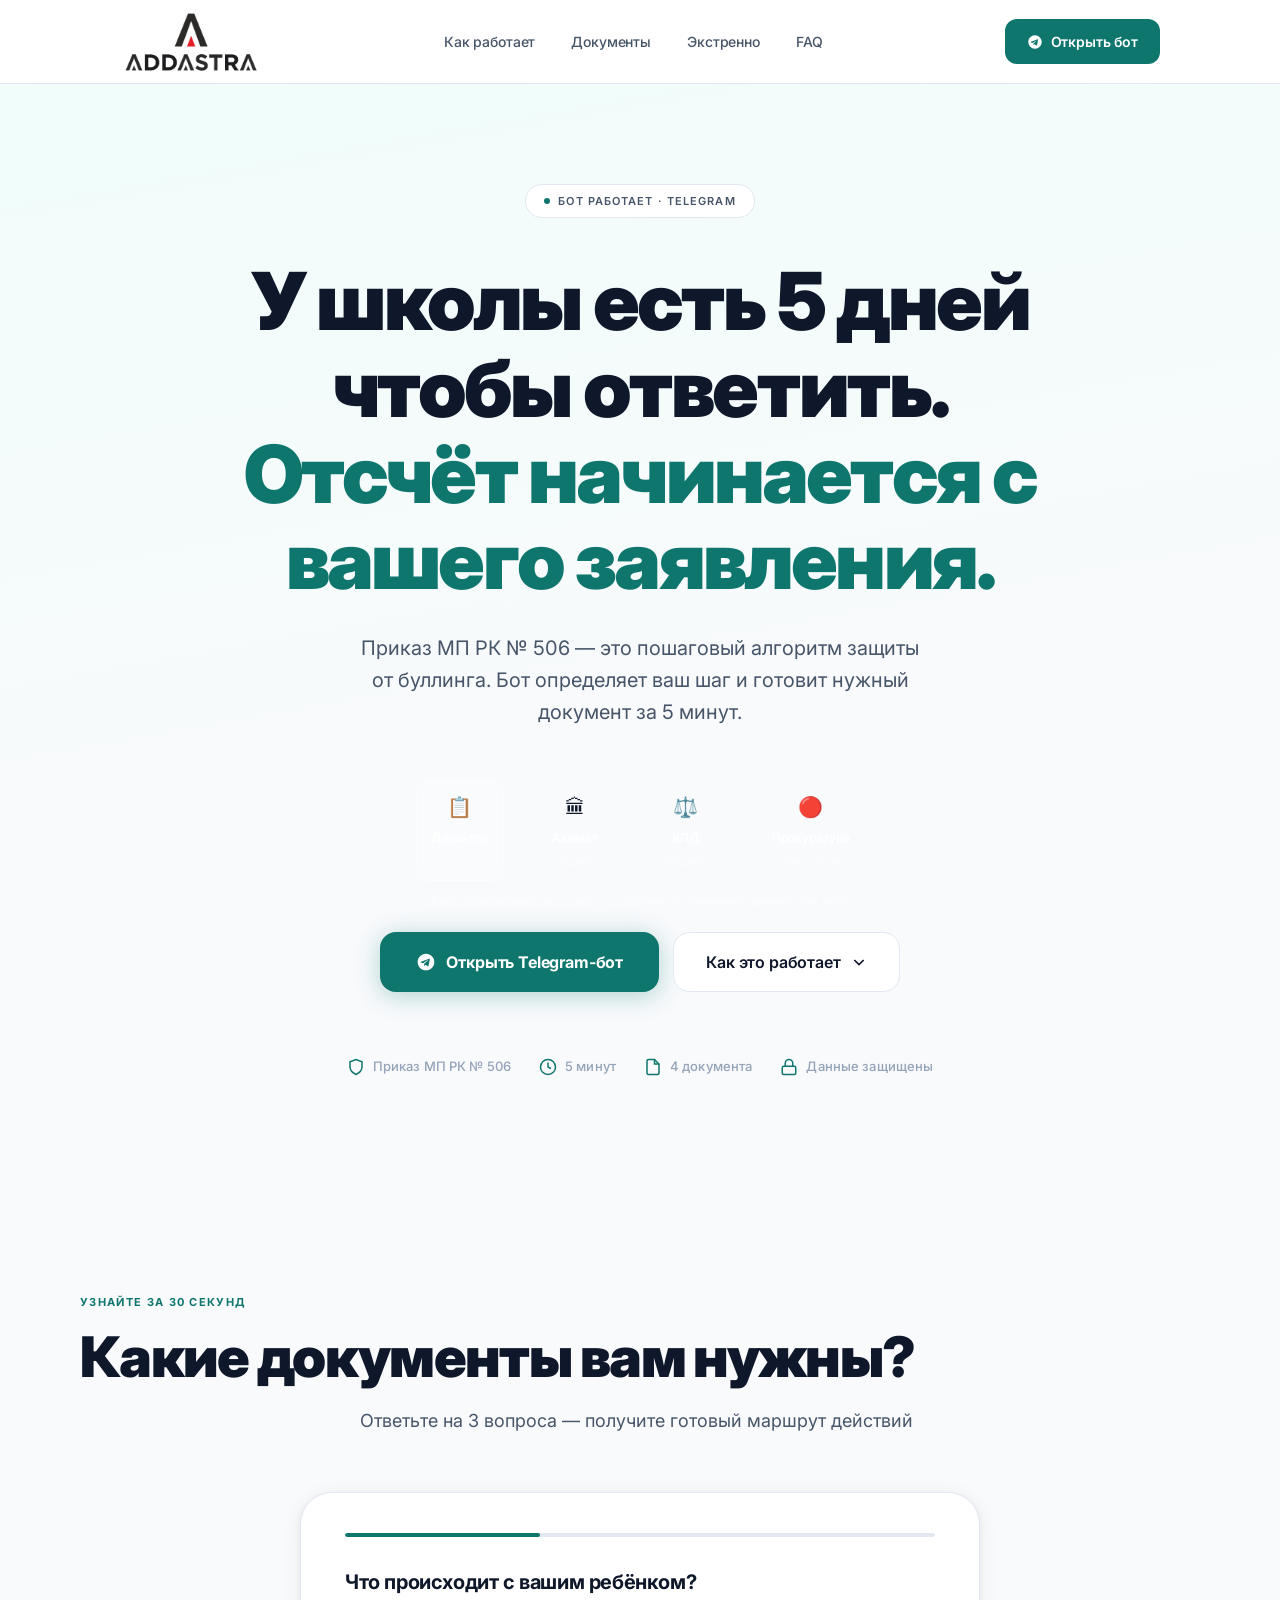
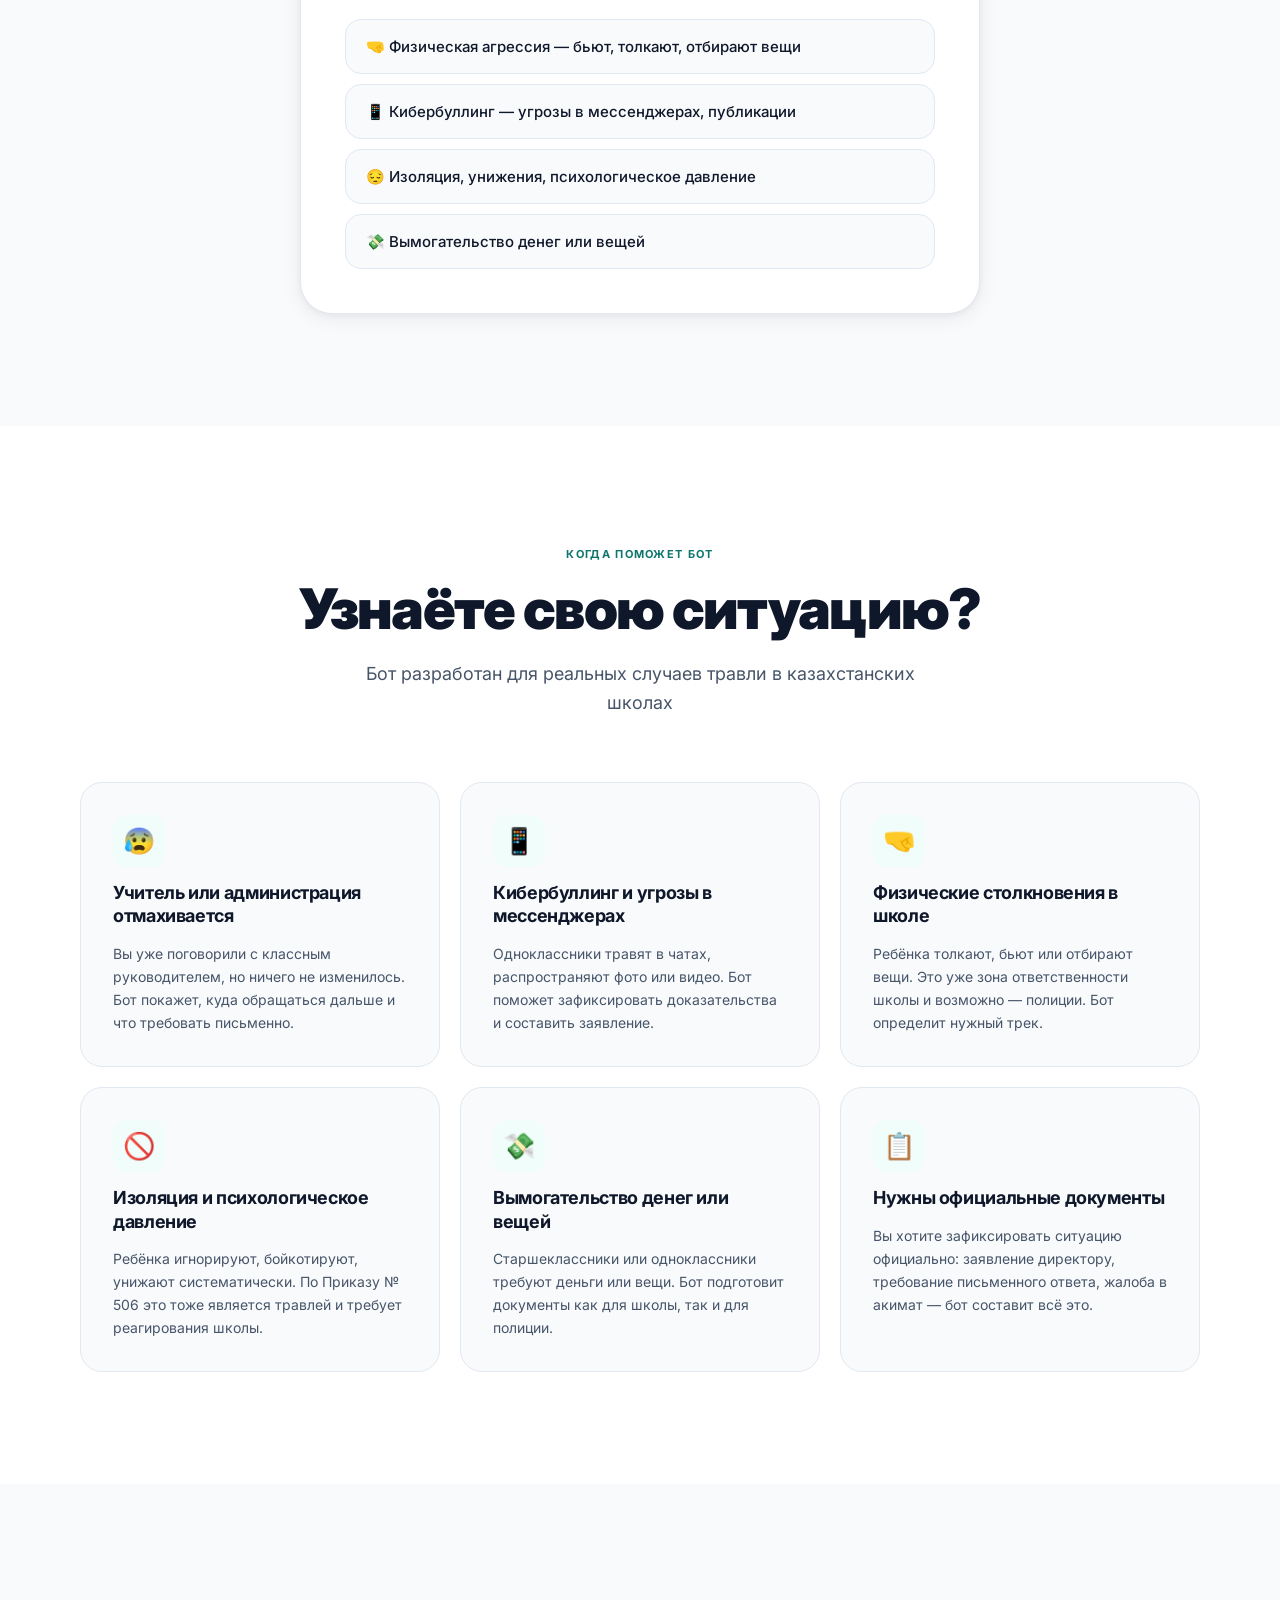
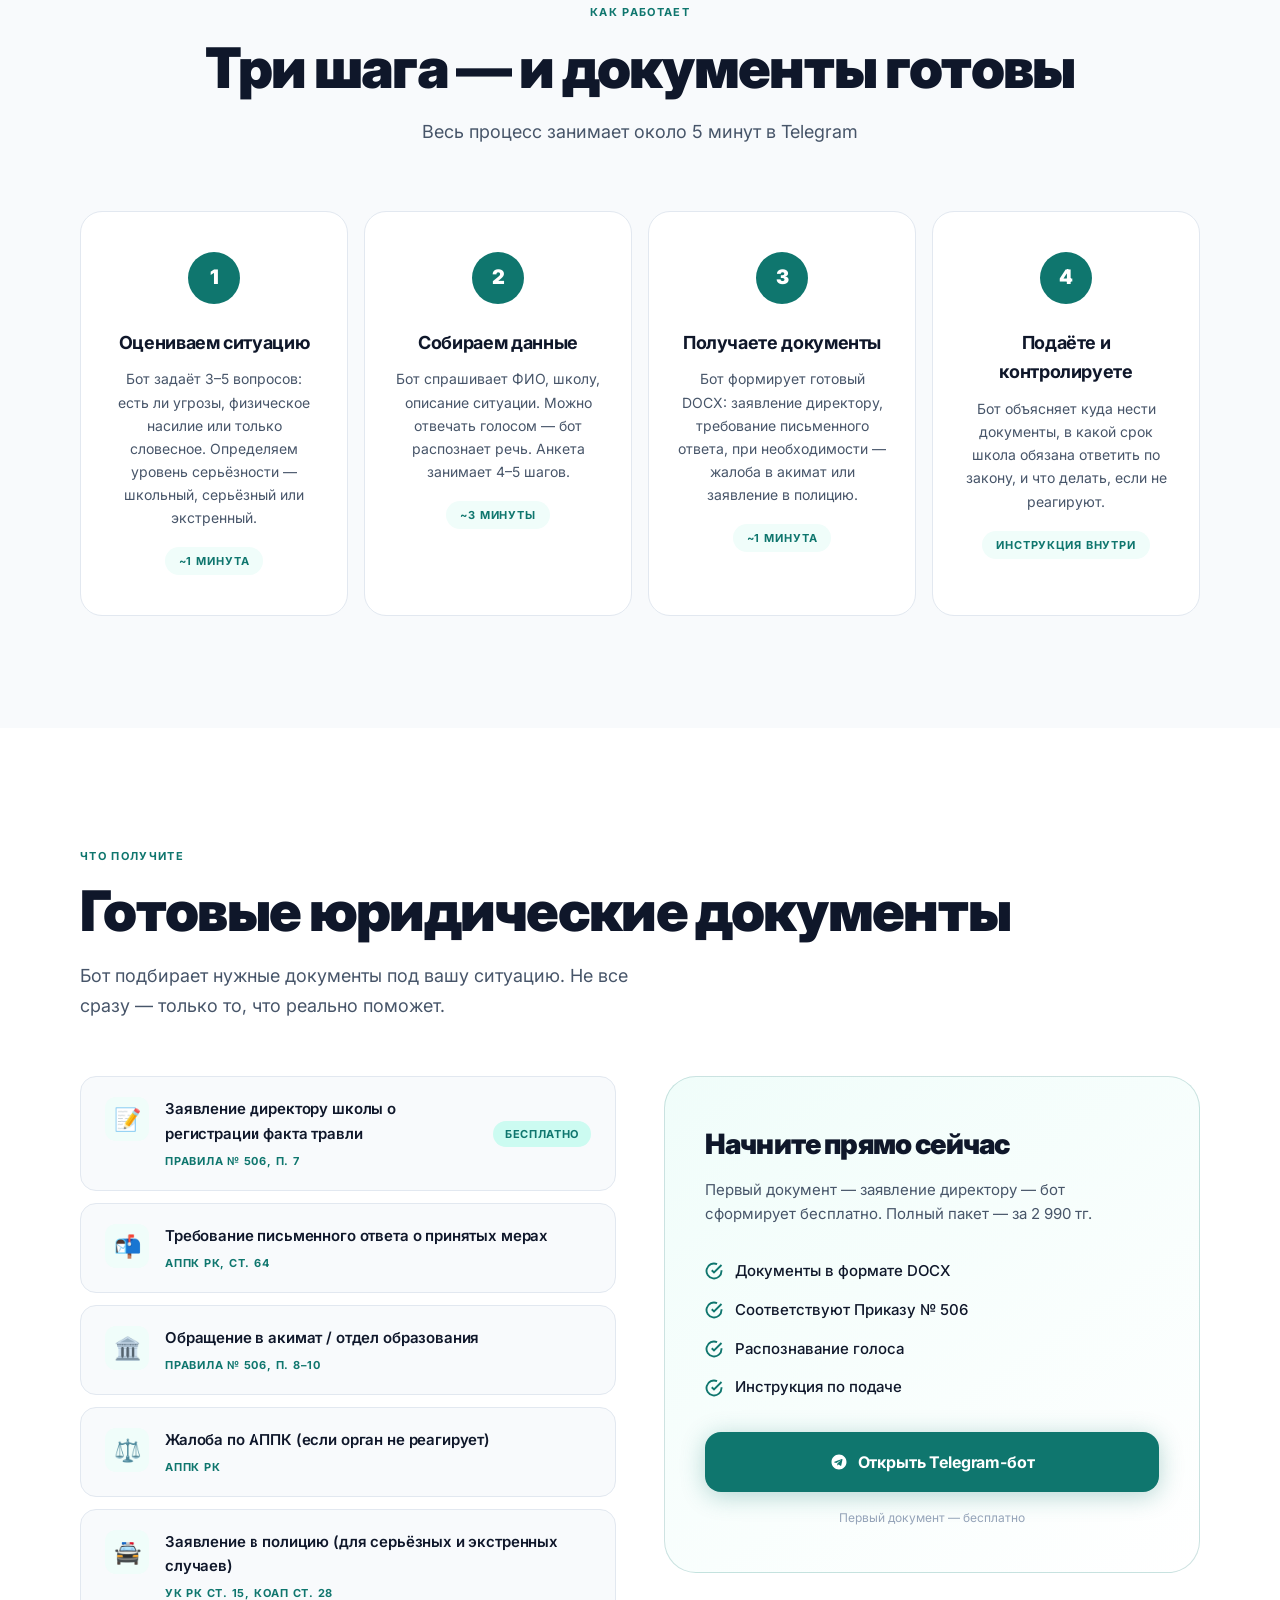
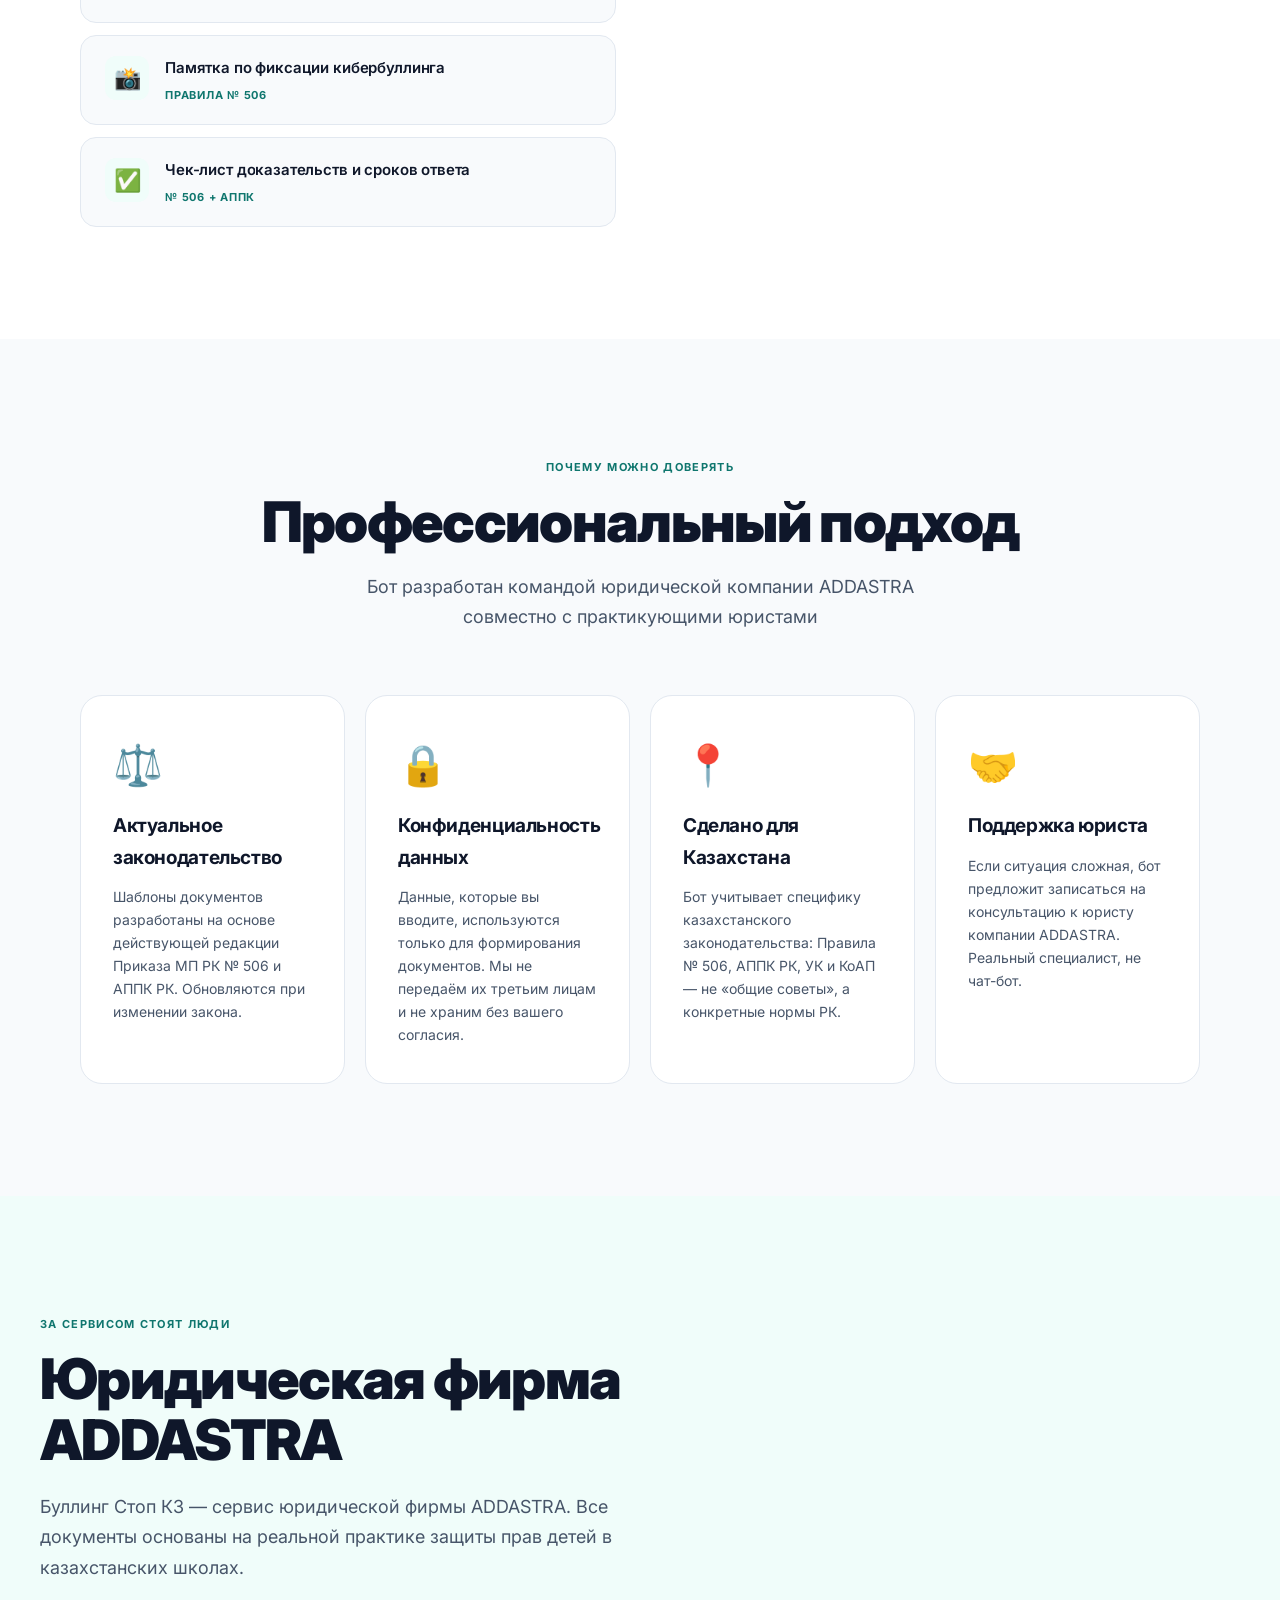
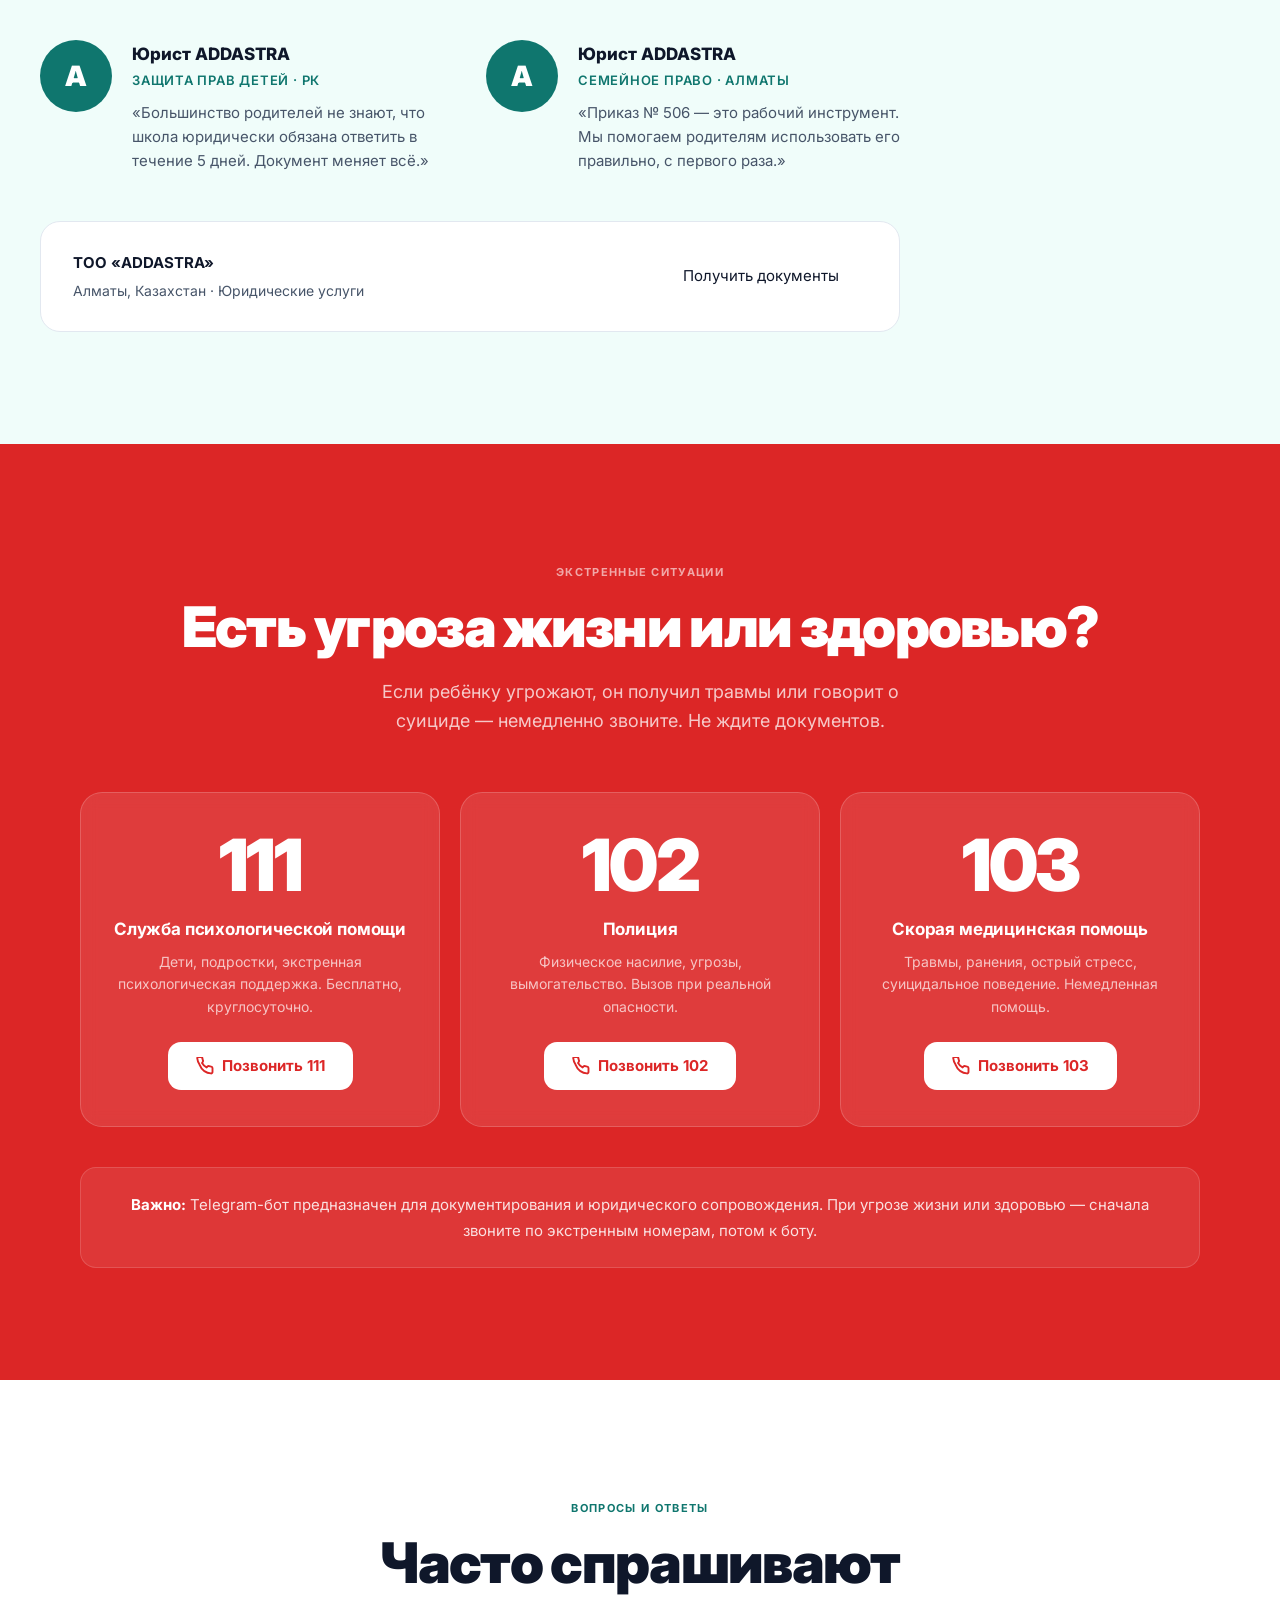
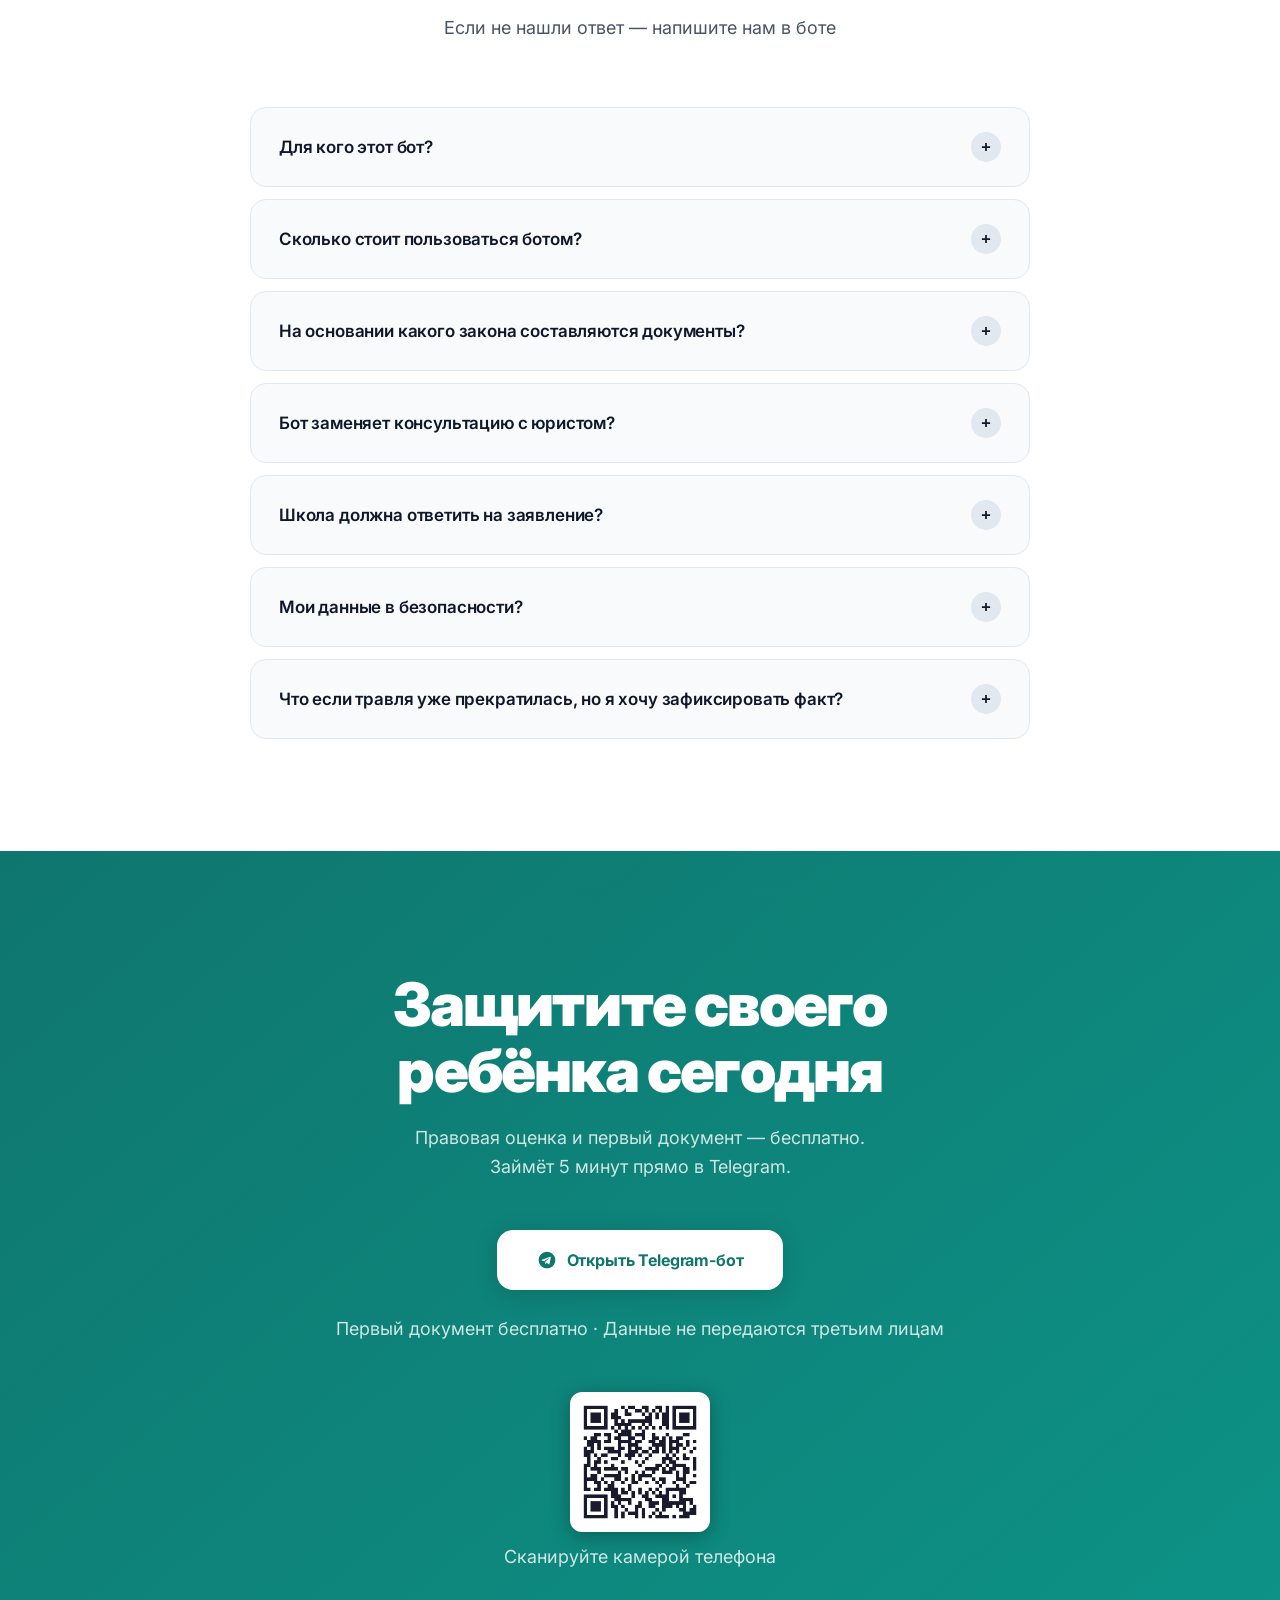
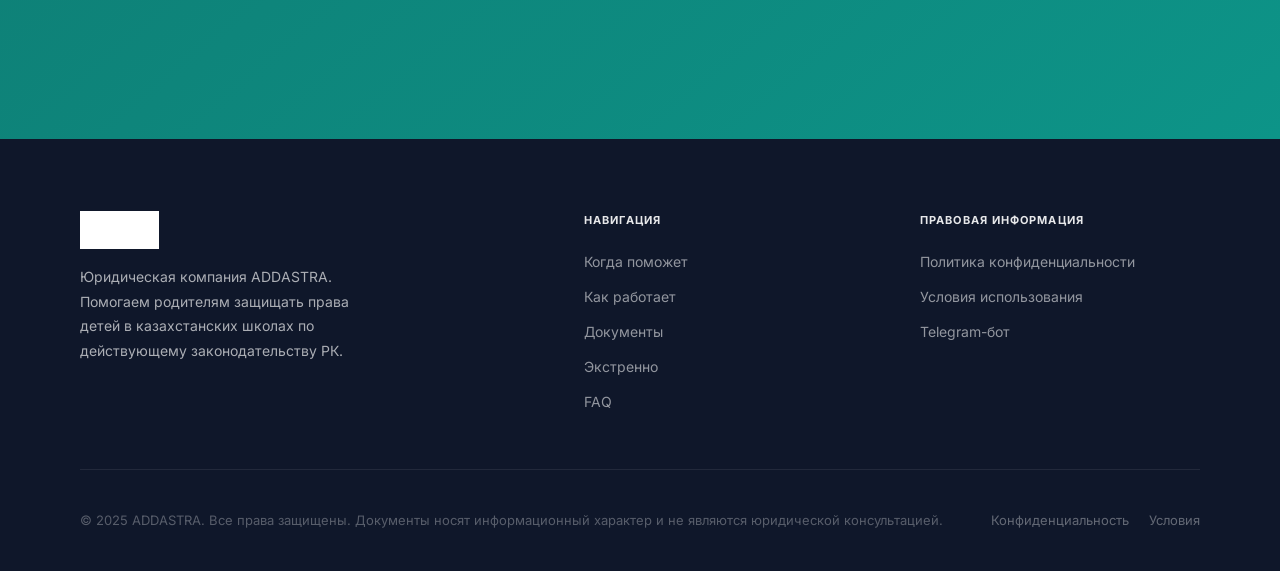
==== commit d4b2e41c: "Редизайн hero: алгоритм по Приказу 506 + визуальный маршрут - Новый заголовок: «У школы есть 5 дней " ====
--- a/docs/index.html
+++ b/docs/index.html
@@ -105,14 +105,43 @@
     </div>
 
     <h1 id="hero-heading">
-      Ваш ребёнок страдает<br>
-      от травли в школе?<br>
-      <span>Защитите его по закону</span>
+      У школы есть 5 дней<br>
+      чтобы ответить.<br>
+      <span>Отсчёт начинается с вашего заявления.</span>
     </h1>
 
     <p class="hero__sub">
-      Telegram-бот оценит ситуацию и составит пакет юридических документов
-      по&nbsp;Приказу МП&nbsp;РК&nbsp;№&nbsp;506 — за&nbsp;5&nbsp;минут, бесплатно.
+      Приказ МП&nbsp;РК&nbsp;№&nbsp;506 — это пошаговый алгоритм защиты от буллинга.
+      Бот определяет ваш шаг и готовит нужный документ за&nbsp;5&nbsp;минут.
+    </p>
+
+    <div class="hero__route" role="list" aria-label="Маршрут по Приказу МП РК № 506">
+      <div class="hero__route-step hero__route-step--active" role="listitem">
+        <div class="hero__route-icon">📋</div>
+        <div class="hero__route-label">Директор</div>
+        <div class="hero__route-days">5 дней</div>
+      </div>
+      <div class="hero__route-arrow" aria-hidden="true">→</div>
+      <div class="hero__route-step" role="listitem">
+        <div class="hero__route-icon">🏛</div>
+        <div class="hero__route-label">Акимат</div>
+        <div class="hero__route-days">10 дней</div>
+      </div>
+      <div class="hero__route-arrow" aria-hidden="true">→</div>
+      <div class="hero__route-step" role="listitem">
+        <div class="hero__route-icon">⚖️</div>
+        <div class="hero__route-label">КПД</div>
+        <div class="hero__route-days">30 дней</div>
+      </div>
+      <div class="hero__route-arrow" aria-hidden="true">→</div>
+      <div class="hero__route-step" role="listitem">
+        <div class="hero__route-icon">🔴</div>
+        <div class="hero__route-label">Прокуратура</div>
+        <div class="hero__route-days">при угрозе</div>
+      </div>
+    </div>
+    <p class="hero__route-caption">
+      Бот определяет ваш шаг — и готовит документ именно для него
     </p>
 
     <div class="hero__actions">
@@ -141,7 +170,7 @@
         <svg width="18" height="18" viewBox="0 0 24 24" fill="none" stroke="currentColor" stroke-width="2" aria-hidden="true">
           <path d="M12 22s8-4 8-10V5l-8-3-8 3v7c0 6 8 10 8 10z"/>
         </svg>
-        Приказ МП № 506 РК
+        Приказ МП РК № 506
       </div>
       <div class="hero__trust-item" role="listitem">
         <svg width="18" height="18" viewBox="0 0 24 24" fill="none" stroke="currentColor" stroke-width="2" aria-hidden="true">
@@ -151,17 +180,17 @@
       </div>
       <div class="hero__trust-item" role="listitem">
         <svg width="18" height="18" viewBox="0 0 24 24" fill="none" stroke="currentColor" stroke-width="2" aria-hidden="true">
-          <path d="M22 11.08V12a10 10 0 1 1-5.93-9.14"/>
-          <polyline points="22 4 12 14.01 9 11.01"/>
+          <path d="M14 2H6a2 2 0 0 0-2 2v16a2 2 0 0 0 2 2h12a2 2 0 0 0 2-2V8z"/>
+          <polyline points="14 2 14 8 20 8"/>
         </svg>
-        Первый документ бесплатно
+        4 документа
       </div>
       <div class="hero__trust-item" role="listitem">
         <svg width="18" height="18" viewBox="0 0 24 24" fill="none" stroke="currentColor" stroke-width="2" aria-hidden="true">
           <rect x="3" y="11" width="18" height="11" rx="2" ry="2"/>
           <path d="M7 11V7a5 5 0 0 1 10 0v4"/>
         </svg>
-        Данные не передаются третьим лицам
+        Данные защищены
       </div>
     </div>
   </div>
--- a/docs/styles.css
+++ b/docs/styles.css
@@ -231,6 +231,47 @@
 }
 .hero__trust-item svg { color: var(--primary); flex-shrink: 0; }
 
+/* ── Hero route algorithm ── */
+.hero__route {
+  display: flex;
+  align-items: center;
+  gap: 8px;
+  margin: 28px 0 10px;
+  flex-wrap: wrap;
+  justify-content: center;
+}
+.hero__route-step {
+  display: flex;
+  flex-direction: column;
+  align-items: center;
+  gap: 4px;
+  background: rgba(255,255,255,0.08);
+  border: 1px solid rgba(255,255,255,0.15);
+  border-radius: 12px;
+  padding: 10px 14px;
+  min-width: 80px;
+  transition: background 0.2s;
+}
+.hero__route-step--active {
+  background: rgba(255,255,255,0.18);
+  border-color: rgba(255,255,255,0.4);
+}
+.hero__route-icon { font-size: 20px; }
+.hero__route-label { font-size: 12px; font-weight: 600; color: #fff; }
+.hero__route-days { font-size: 11px; color: rgba(255,255,255,0.55); }
+.hero__route-arrow {
+  font-size: 16px;
+  color: rgba(255,255,255,0.4);
+  flex-shrink: 0;
+}
+.hero__route-caption {
+  font-size: 13px;
+  color: rgba(255,255,255,0.55);
+  text-align: center;
+  margin: 0 0 20px;
+  font-style: italic;
+}
+
 /* ===================== SECTION BASICS ===================== */
 section { padding: 112px 40px; }
 .section-inner { max-width: var(--max-w); margin: 0 auto; }
@@ -810,6 +851,9 @@
   .nav__inner { padding: 0 20px; }
   .nav__links { display: none; }
   .hero__trust { gap: 18px; }
+  .hero__route { gap: 4px; }
+  .hero__route-step { padding: 8px 10px; min-width: 68px; }
+  .hero__route-arrow { font-size: 12px; }
   .hero__actions { flex-direction: column; align-items: stretch; }
   .hero__actions .btn-primary,
   .hero__actions .btn-secondary { width: 100%; }
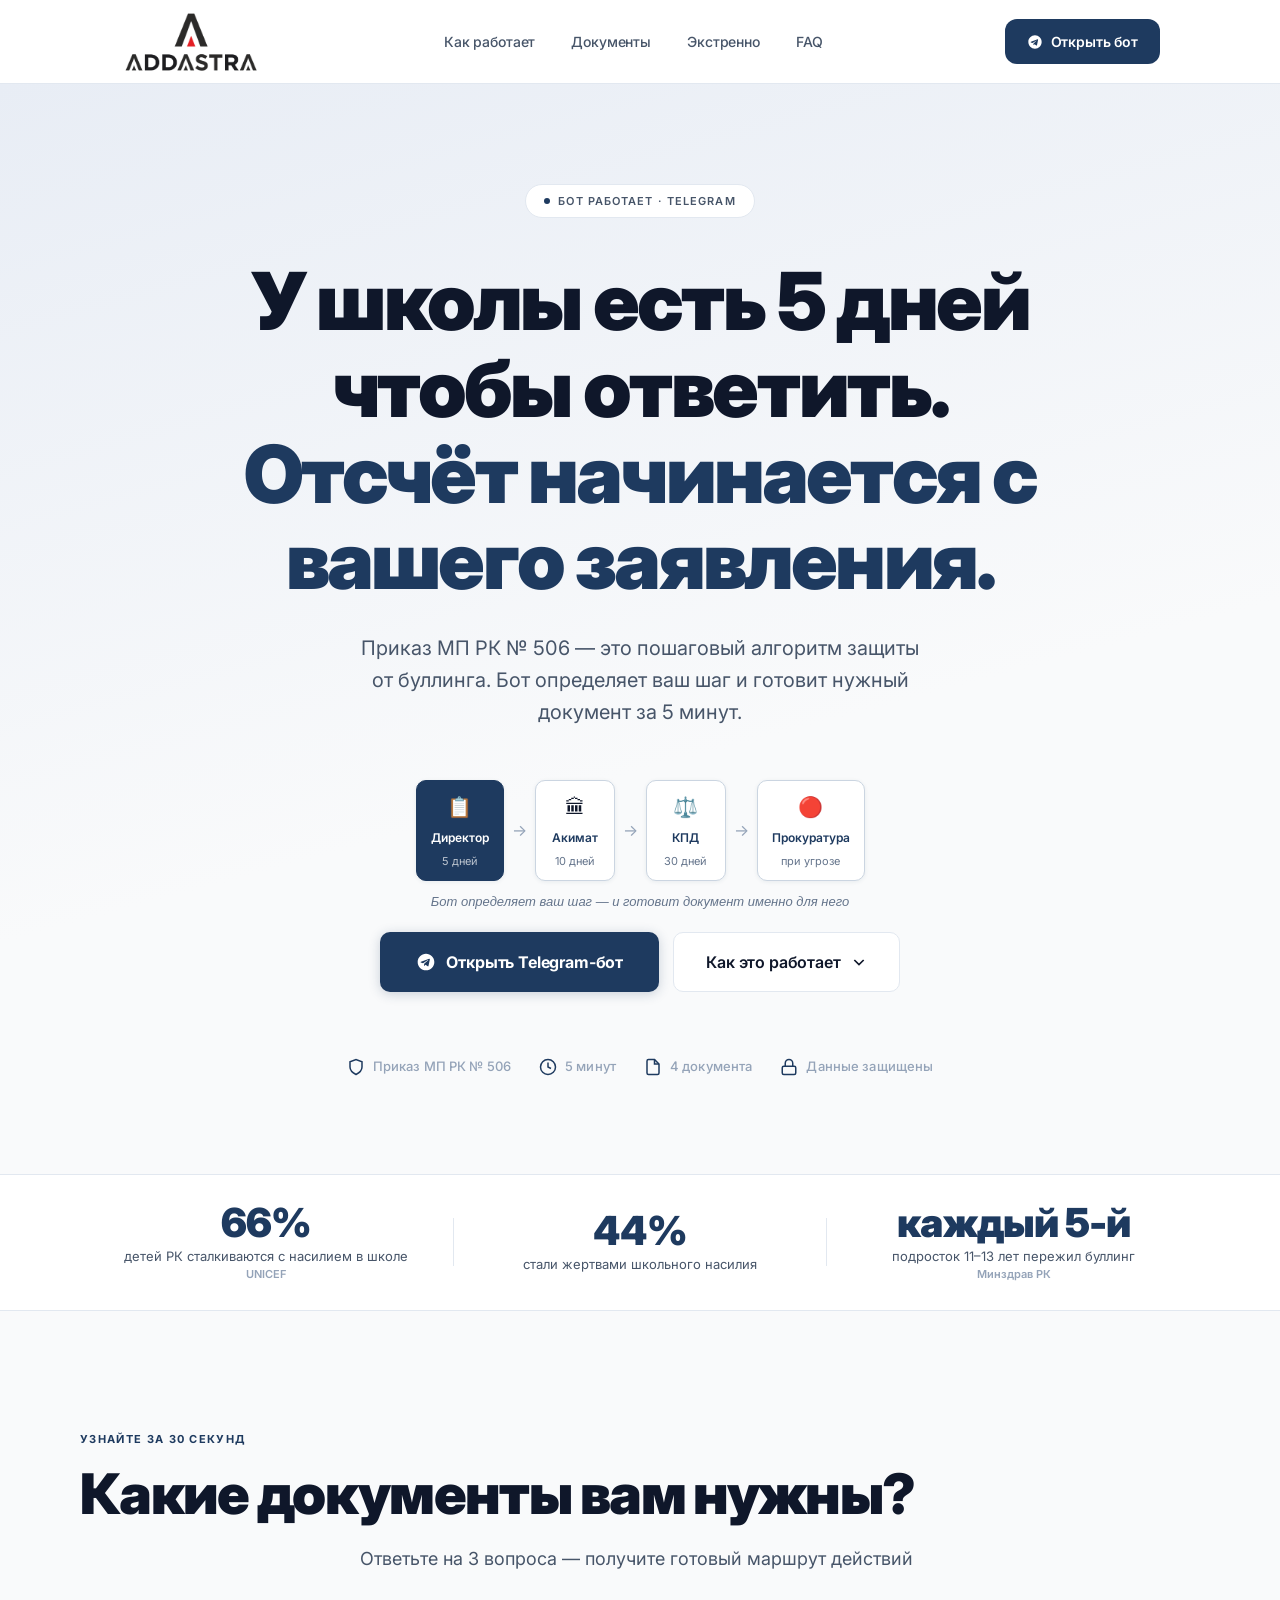
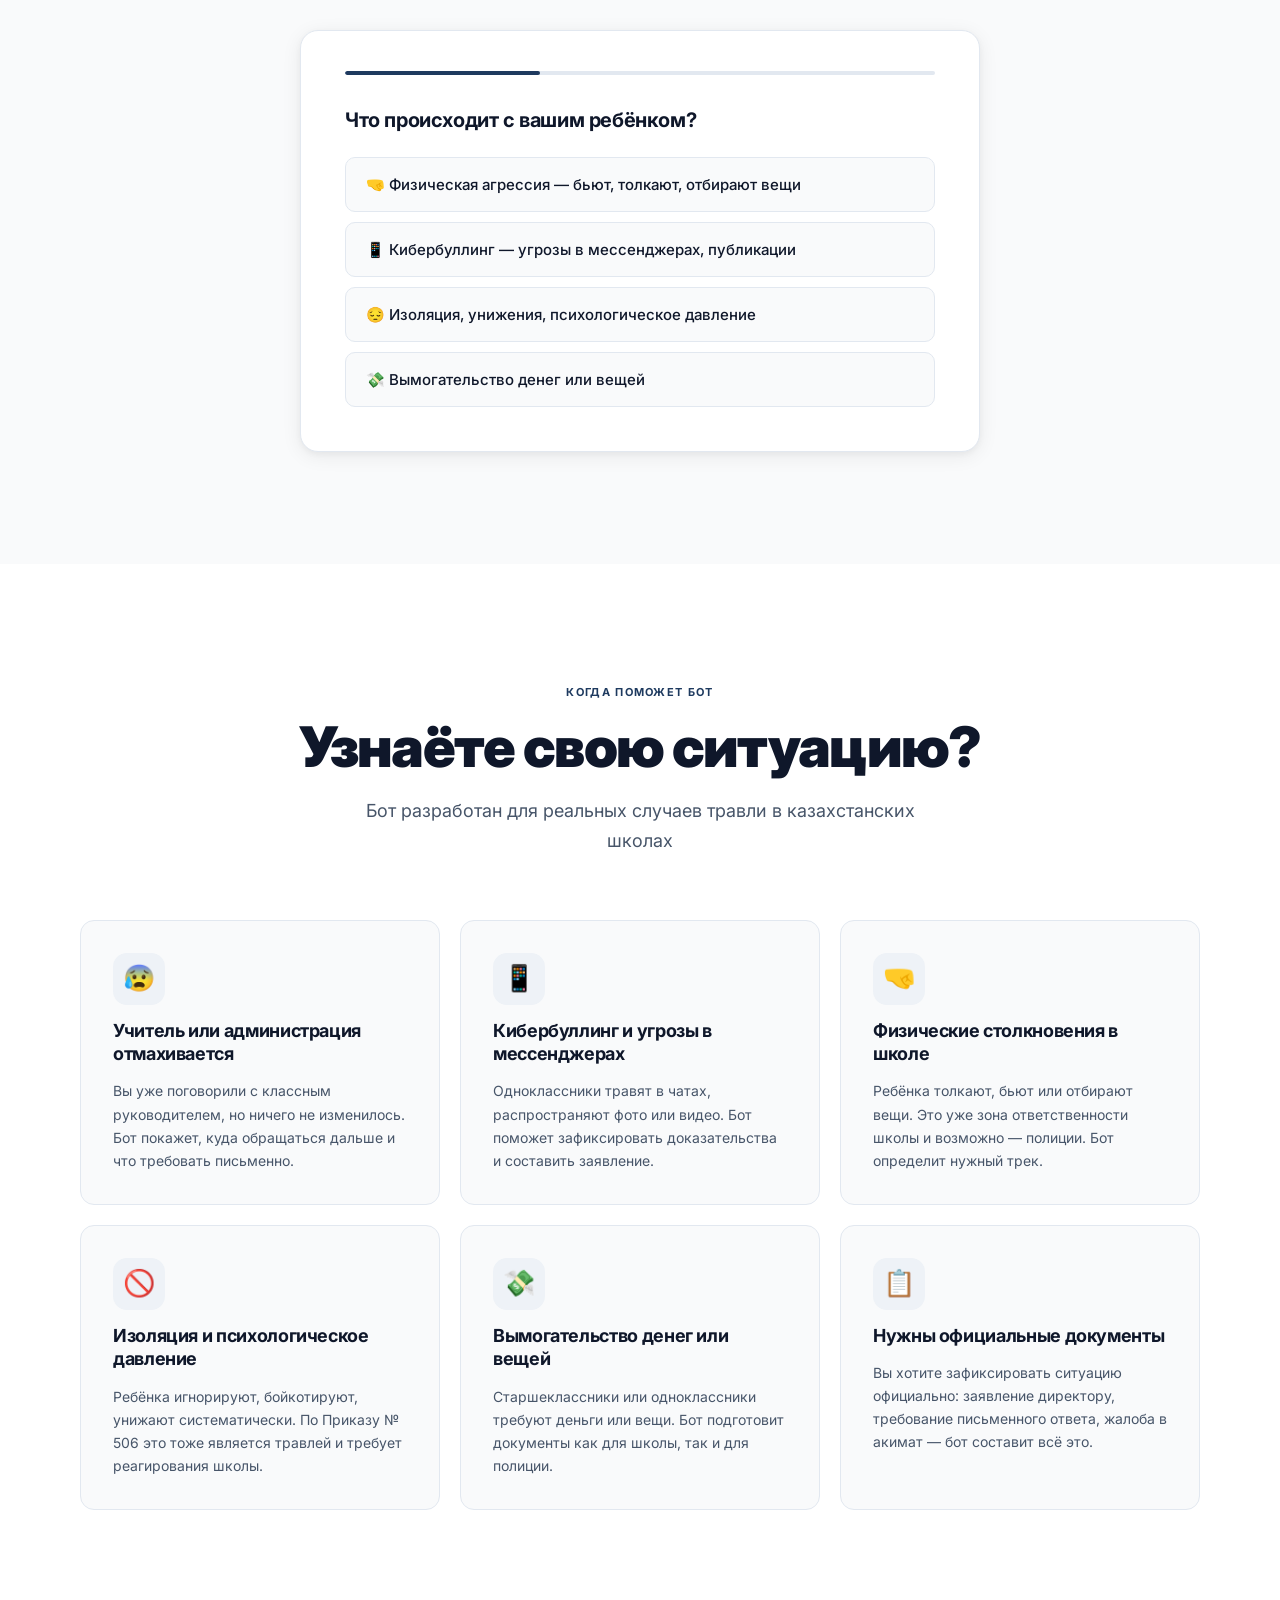
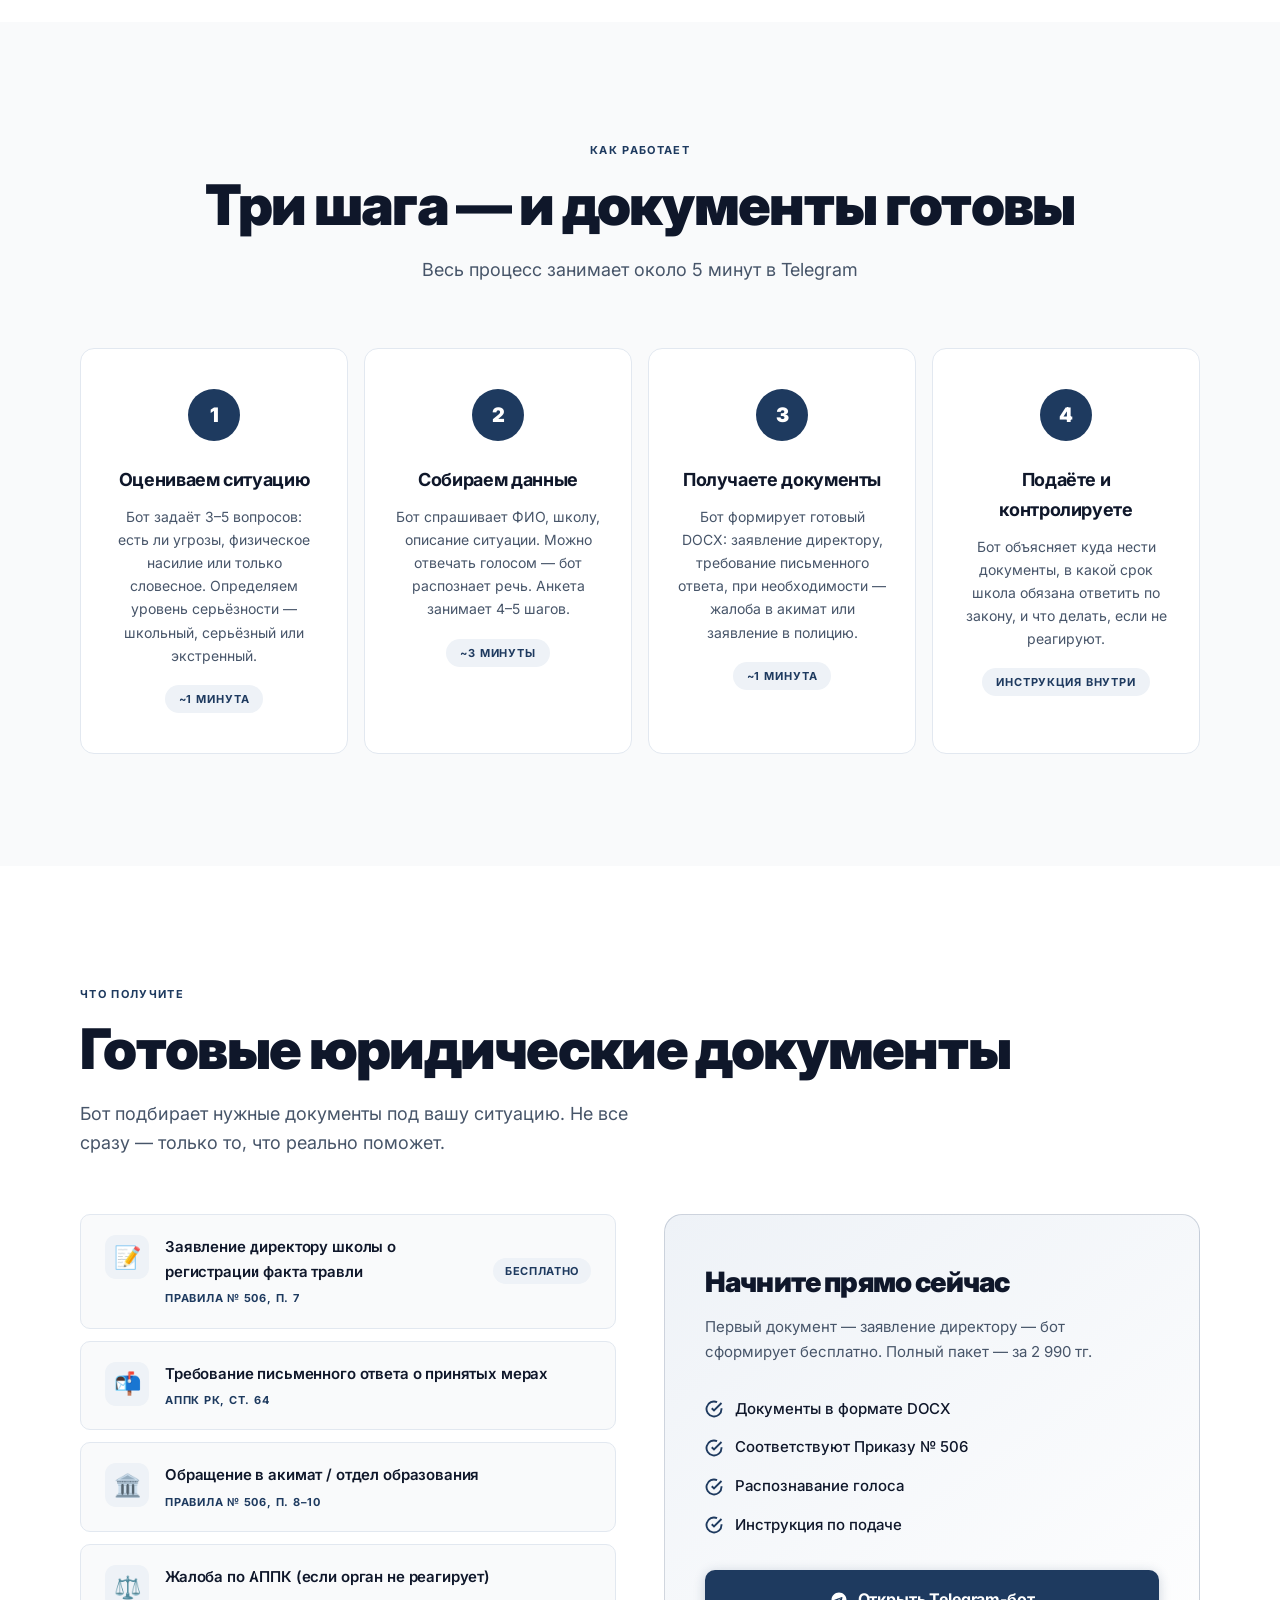
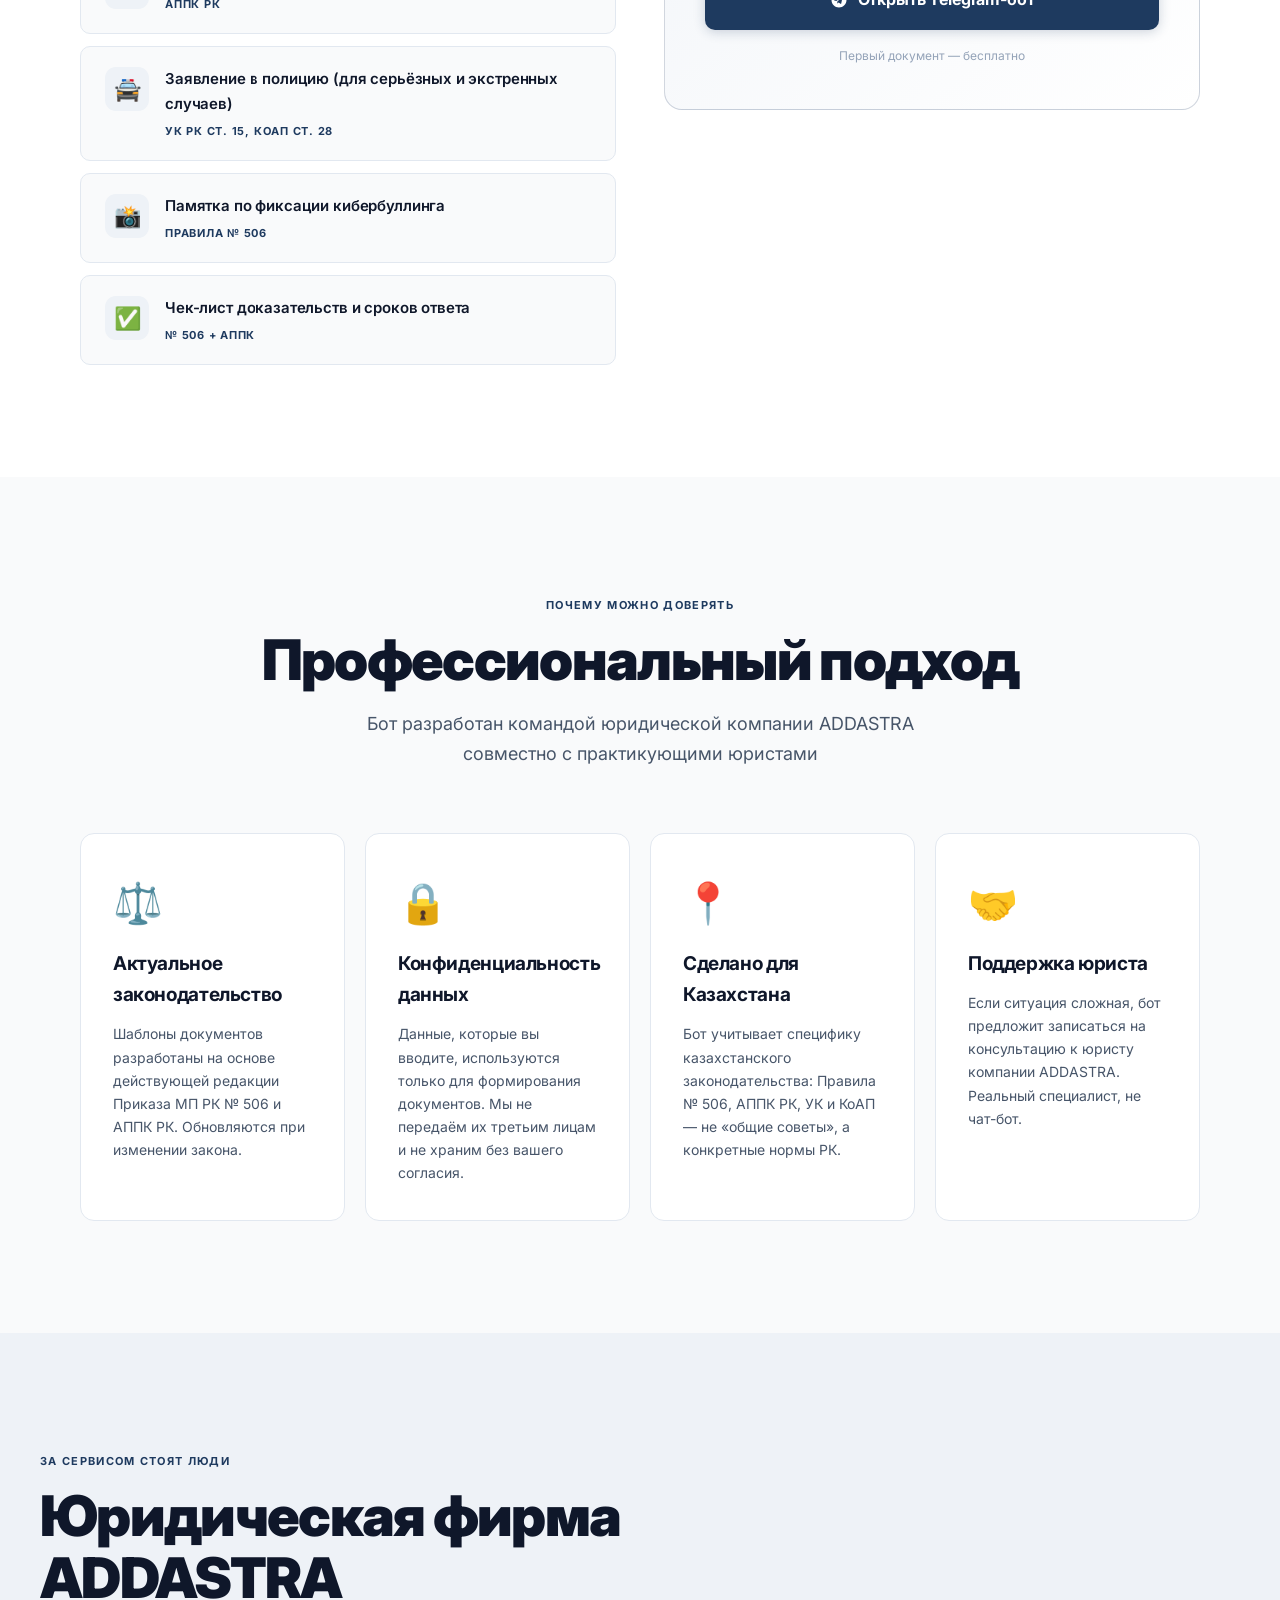
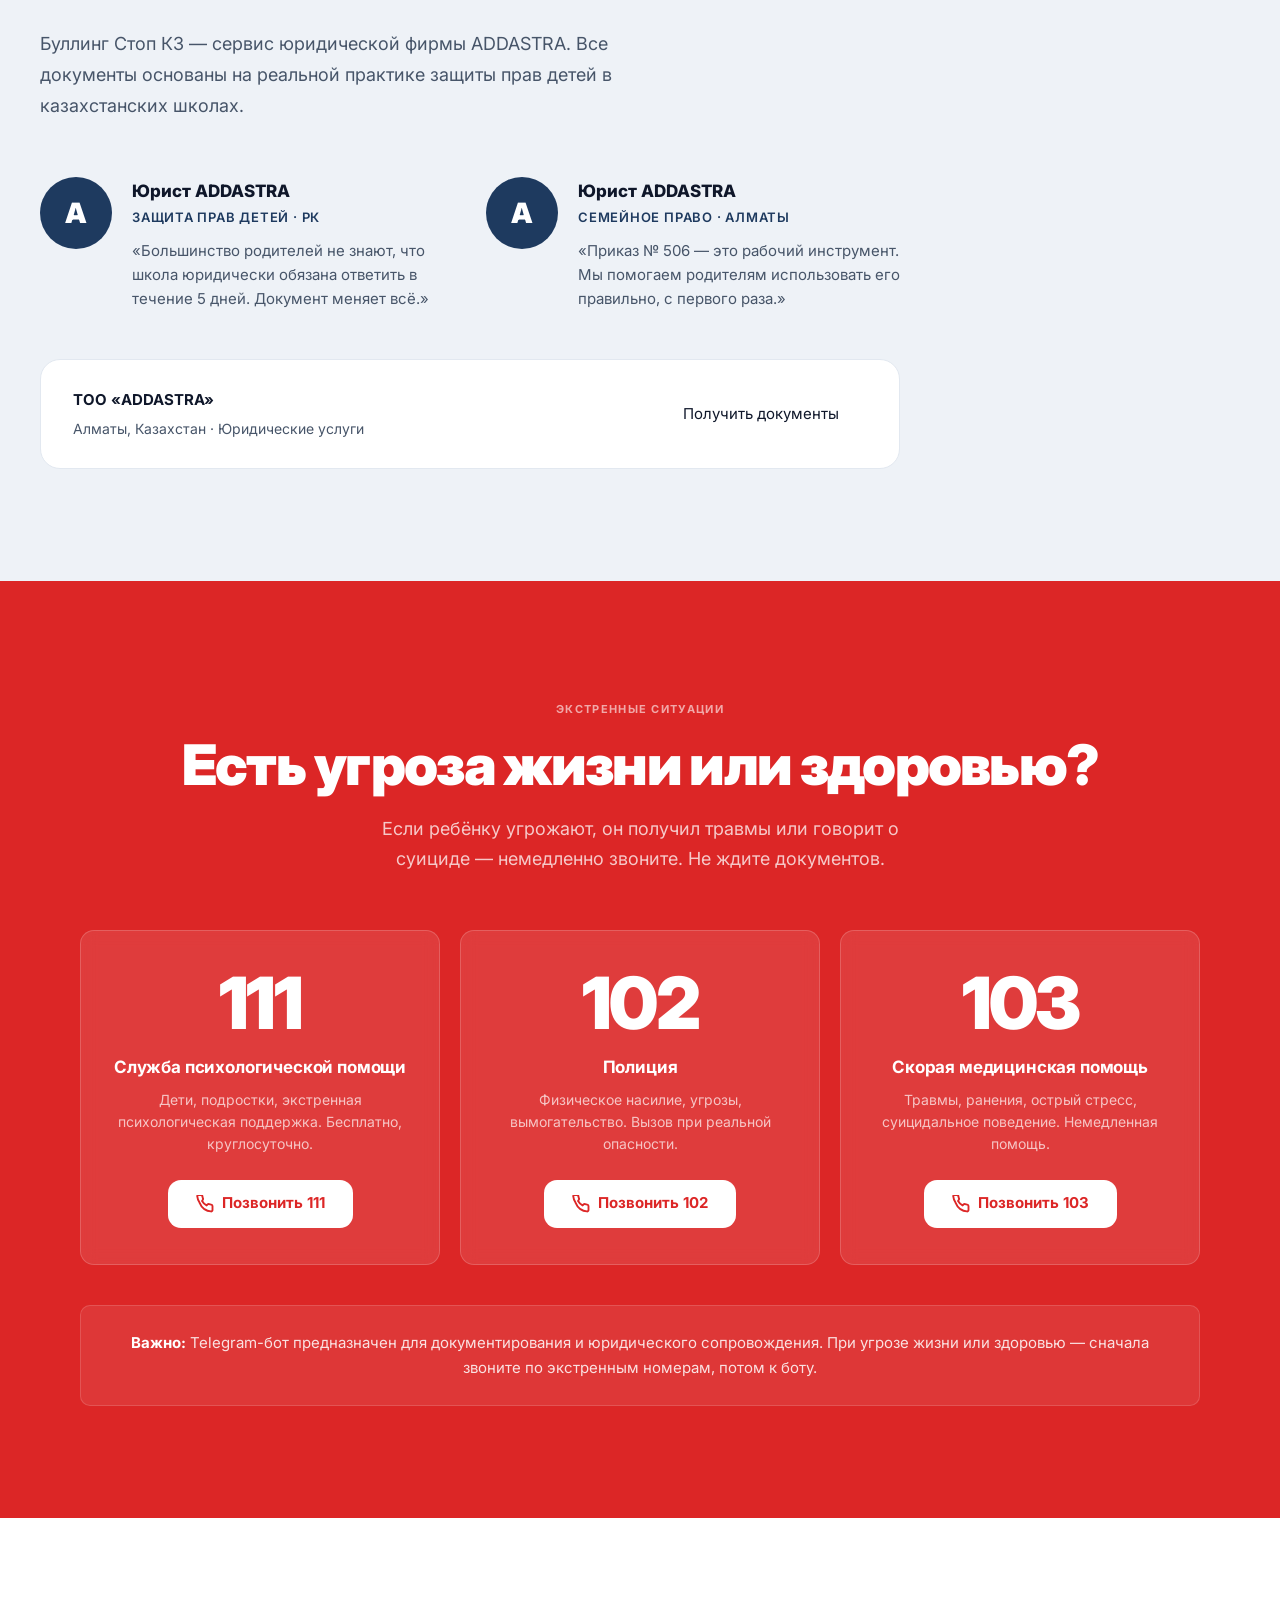
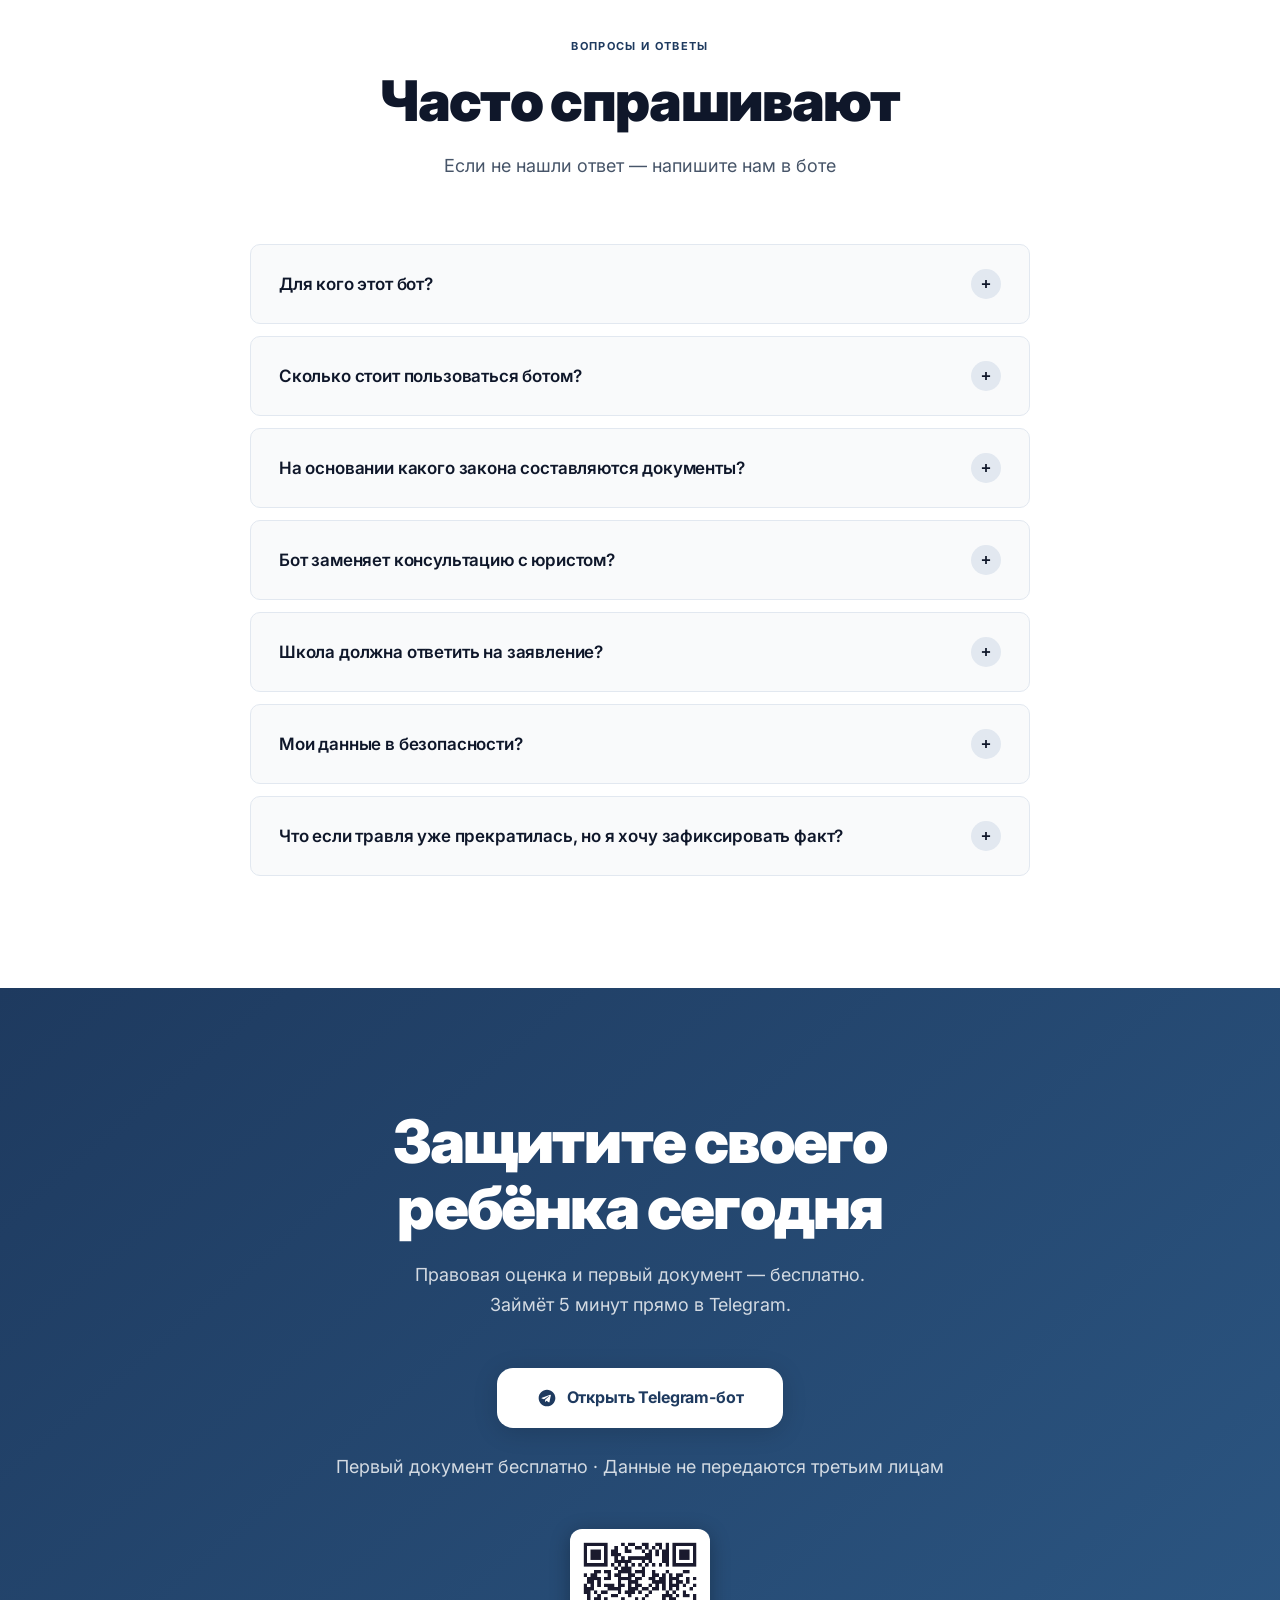
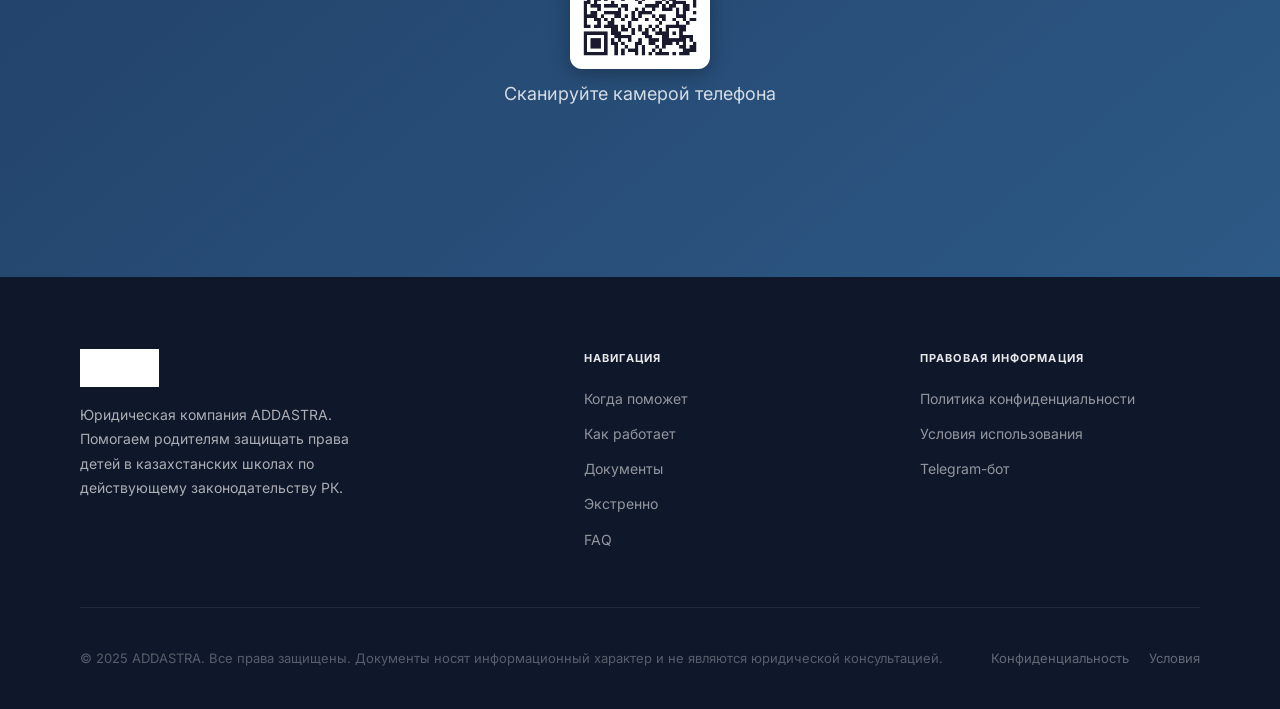
==== commit 323807b1: "Юридические обновления: Закон 2024, ст.127-2 КОАП, Документ 5, статистика UNICEF Бот: - RED-уровень:" ====
--- a/docs/index.html
+++ b/docs/index.html
@@ -196,6 +196,26 @@
   </div>
 </section>
 
+<!-- ==================== STATS STRIP ==================== -->
+<div class="stats-strip" aria-label="Статистика буллинга в Казахстане">
+  <div class="stats-strip__inner">
+    <div class="stats-strip__item">
+      <span class="stats-strip__num">66%</span>
+      <span class="stats-strip__label">детей РК сталкиваются с насилием в школе <cite>UNICEF</cite></span>
+    </div>
+    <div class="stats-strip__divider" aria-hidden="true"></div>
+    <div class="stats-strip__item">
+      <span class="stats-strip__num">44%</span>
+      <span class="stats-strip__label">стали жертвами школьного насилия</span>
+    </div>
+    <div class="stats-strip__divider" aria-hidden="true"></div>
+    <div class="stats-strip__item">
+      <span class="stats-strip__num">каждый 5-й</span>
+      <span class="stats-strip__label">подросток 11–13 лет пережил буллинг <cite>Минздрав РК</cite></span>
+    </div>
+  </div>
+</div>
+
 <!-- ==================== CALCULATOR ==================== -->
 <section class="calc" id="calc" aria-labelledby="calc-heading">
   <div class="section-inner">
--- a/docs/styles.css
+++ b/docs/styles.css
@@ -5,13 +5,13 @@
 @import url('https://fonts.googleapis.com/css2?family=Inter:wght@400;500;600;700;800;900&display=swap');
 
 :root {
-  --primary: #0F766E;
-  --primary-dark: #0D5F58;
-  --primary-light: #14B8A6;
-  --primary-soft: #CCFBF1;
-  --bg: #F8FAFC;
+  --primary: #1E3A5F;
+  --primary-dark: #162E4D;
+  --primary-light: #2D5986;
+  --primary-soft: #EEF2F7;
+  --bg: #F9FAFB;
   --surface: #FFFFFF;
-  --surface-soft: #F0FDFA;
+  --surface-soft: #EEF2F7;
   --danger: #DC2626;
   --text-primary: #0F172A;
   --text-secondary: #475569;
@@ -19,9 +19,9 @@
   --border: #E2E8F0;
   --shadow-md: 0 4px 20px rgba(0,0,0,.07), 0 2px 6px rgba(0,0,0,.04);
   --shadow-lg: 0 12px 48px rgba(0,0,0,.10), 0 4px 12px rgba(0,0,0,.05);
-  --radius: 16px;
-  --radius-lg: 22px;
-  --radius-xl: 32px;
+  --radius: 10px;
+  --radius-lg: 14px;
+  --radius-xl: 18px;
   --max-w: 1120px;
   --nav-h: 84px;
 }
@@ -103,7 +103,7 @@
 
 /* ===================== HERO ===================== */
 .hero {
-  background: linear-gradient(170deg, var(--surface-soft) 0%, var(--bg) 55%);
+  background: linear-gradient(165deg, #E8EDF5 0%, #F9FAFB 60%);
   padding: 100px 40px 96px;
   text-align: center;
 }
@@ -174,10 +174,10 @@
   color: #fff;
   font-size: 16px;
   font-weight: 700;
-  border-radius: 16px;
+  border-radius: 10px;
   border: none;
   transition: background .2s, transform .15s, box-shadow .2s;
-  box-shadow: 0 4px 24px rgba(15,118,110,.3);
+  box-shadow: 0 2px 12px rgba(30,58,95,.22);
   text-decoration: none;
   cursor: pointer;
   letter-spacing: -.01em;
@@ -185,7 +185,7 @@
 .btn-primary:hover {
   background: var(--primary-dark);
   transform: translateY(-2px);
-  box-shadow: 0 10px 32px rgba(15,118,110,.35);
+  box-shadow: 0 6px 20px rgba(30,58,95,.28);
 }
 .btn-primary:active { transform: translateY(0); }
 
@@ -200,7 +200,7 @@
   color: var(--text-primary);
   font-size: 16px;
   font-weight: 600;
-  border-radius: 16px;
+  border-radius: 10px;
   border: 1.5px solid var(--border);
   transition: border-color .2s, background .2s, transform .15s;
   text-decoration: none;
@@ -245,31 +245,91 @@
   flex-direction: column;
   align-items: center;
   gap: 4px;
-  background: rgba(255,255,255,0.08);
-  border: 1px solid rgba(255,255,255,0.15);
-  border-radius: 12px;
+  background: #fff;
+  border: 1.5px solid #CBD5E1;
+  border-radius: 10px;
   padding: 10px 14px;
   min-width: 80px;
-  transition: background 0.2s;
+  transition: background 0.2s, border-color 0.2s;
+  box-shadow: 0 1px 4px rgba(30,58,95,.08);
 }
 .hero__route-step--active {
-  background: rgba(255,255,255,0.18);
-  border-color: rgba(255,255,255,0.4);
-}
+  background: #1E3A5F;
+  border-color: #1E3A5F;
+}
+.hero__route-step--active .hero__route-label { color: #fff; }
+.hero__route-step--active .hero__route-days  { color: rgba(255,255,255,0.7); }
 .hero__route-icon { font-size: 20px; }
-.hero__route-label { font-size: 12px; font-weight: 600; color: #fff; }
-.hero__route-days { font-size: 11px; color: rgba(255,255,255,0.55); }
+.hero__route-label { font-size: 12px; font-weight: 600; color: #1E3A5F; }
+.hero__route-days { font-size: 11px; color: #64748B; }
 .hero__route-arrow {
   font-size: 16px;
-  color: rgba(255,255,255,0.4);
+  color: #94A3B8;
   flex-shrink: 0;
 }
 .hero__route-caption {
   font-size: 13px;
-  color: rgba(255,255,255,0.55);
+  color: #64748B;
   text-align: center;
   margin: 0 0 20px;
   font-style: italic;
+}
+
+/* ── Stats strip ── */
+.stats-strip {
+  background: var(--surface);
+  border-top: 1px solid var(--border);
+  border-bottom: 1px solid var(--border);
+  padding: 28px 40px;
+}
+.stats-strip__inner {
+  max-width: var(--max-w);
+  margin: 0 auto;
+  display: flex;
+  align-items: center;
+  justify-content: center;
+  gap: 0;
+}
+.stats-strip__item {
+  display: flex;
+  flex-direction: column;
+  align-items: center;
+  text-align: center;
+  gap: 4px;
+  flex: 1;
+  padding: 0 24px;
+}
+.stats-strip__num {
+  font-size: clamp(26px, 4vw, 40px);
+  font-weight: 900;
+  color: var(--primary);
+  line-height: 1;
+  letter-spacing: -0.02em;
+}
+.stats-strip__label {
+  font-size: 13px;
+  color: var(--text-secondary);
+  line-height: 1.4;
+}
+.stats-strip__label cite {
+  font-style: normal;
+  font-weight: 600;
+  color: var(--text-muted);
+  font-size: 11px;
+  display: block;
+  margin-top: 2px;
+}
+.stats-strip__divider {
+  width: 1px;
+  height: 48px;
+  background: var(--border);
+  flex-shrink: 0;
+}
+@media (max-width: 640px) {
+  .stats-strip { padding: 24px 20px; }
+  .stats-strip__inner { flex-direction: column; gap: 20px; }
+  .stats-strip__divider { width: 40px; height: 1px; }
+  .stats-strip__item { padding: 0; }
 }
 
 /* ===================== SECTION BASICS ===================== */
@@ -538,7 +598,7 @@
 }
 .docs-side__card {
   background: linear-gradient(145deg, var(--surface-soft) 0%, #fff 100%);
-  border: 1.5px solid rgba(15,118,110,.2);
+  border: 1.5px solid rgba(30,58,95,.2);
   border-radius: var(--radius-xl);
   padding: 44px 40px;
   position: sticky;
@@ -709,7 +769,7 @@
 
 /* ===================== FINAL CTA ===================== */
 .final-cta {
-  background: linear-gradient(140deg, var(--primary) 0%, #0D9488 100%);
+  background: linear-gradient(140deg, #1E3A5F 0%, #2D5986 100%);
   padding: 120px 40px;
   text-align: center;
 }
